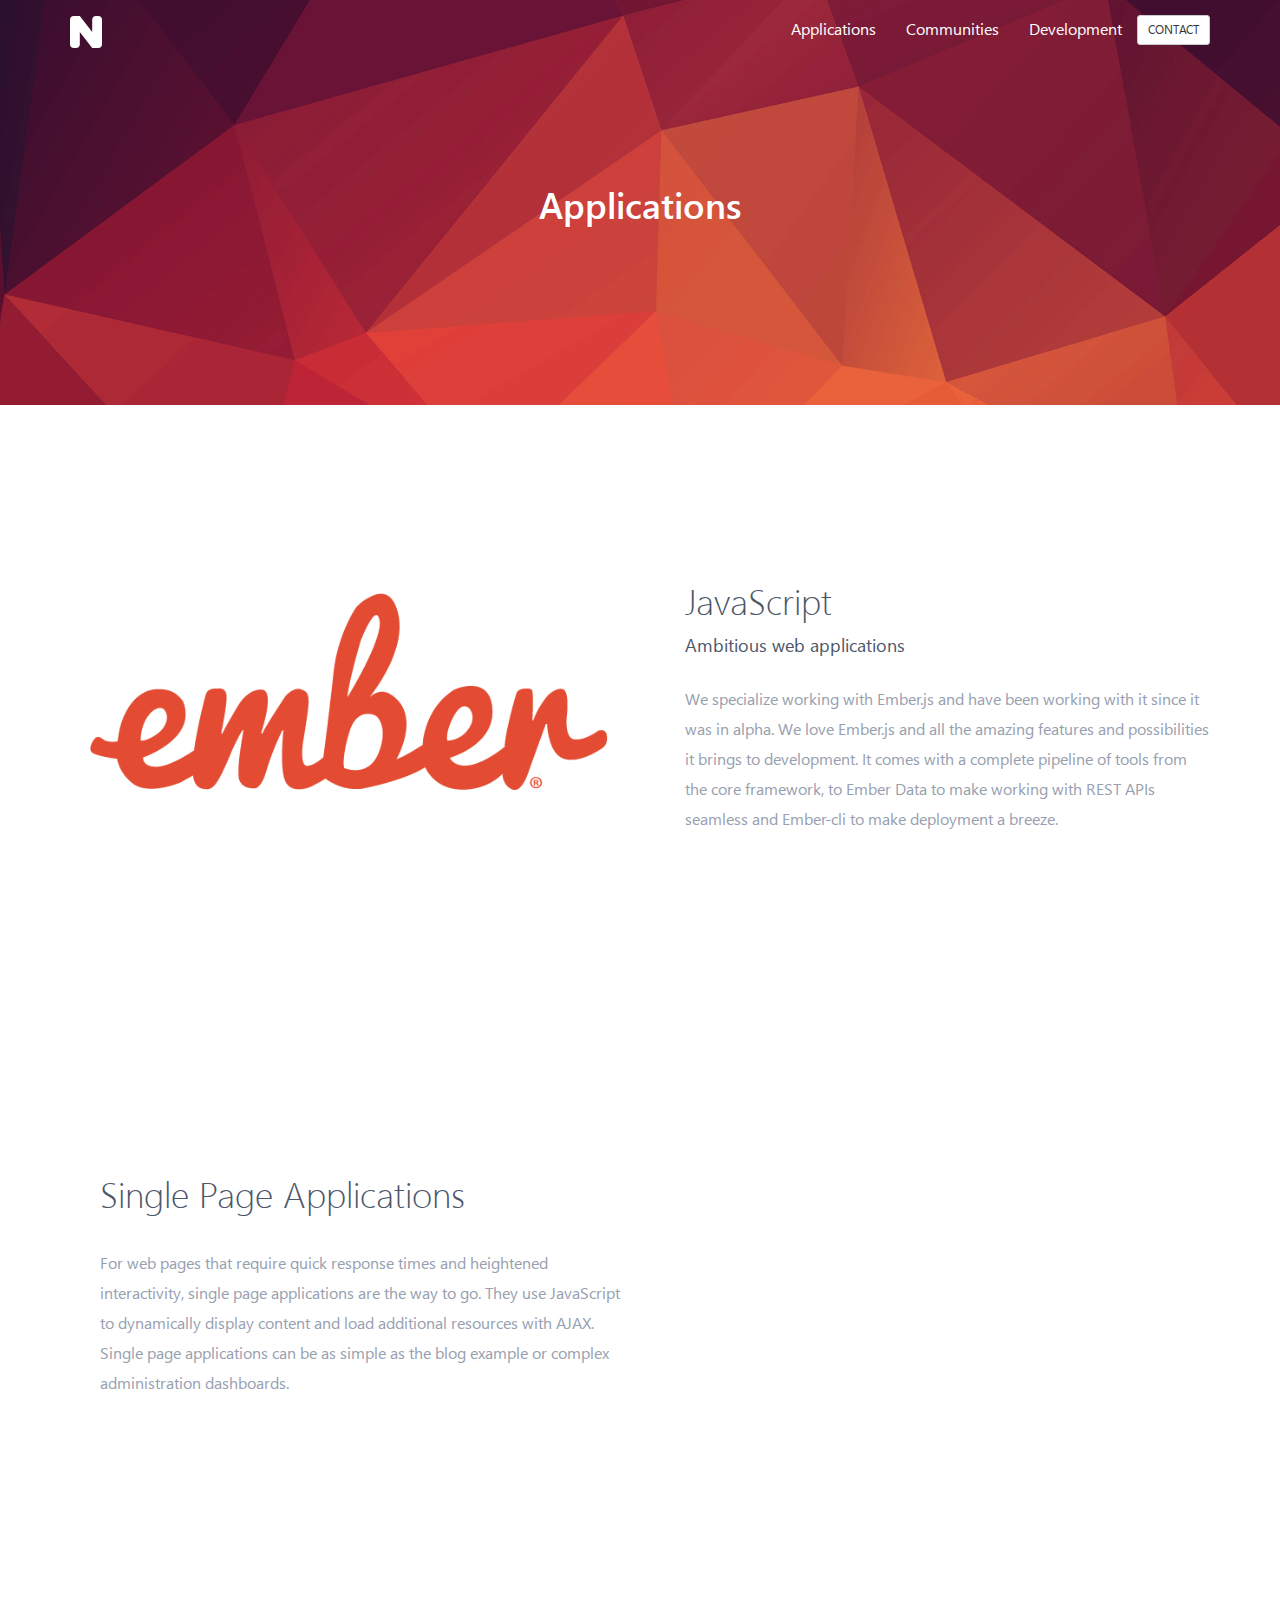
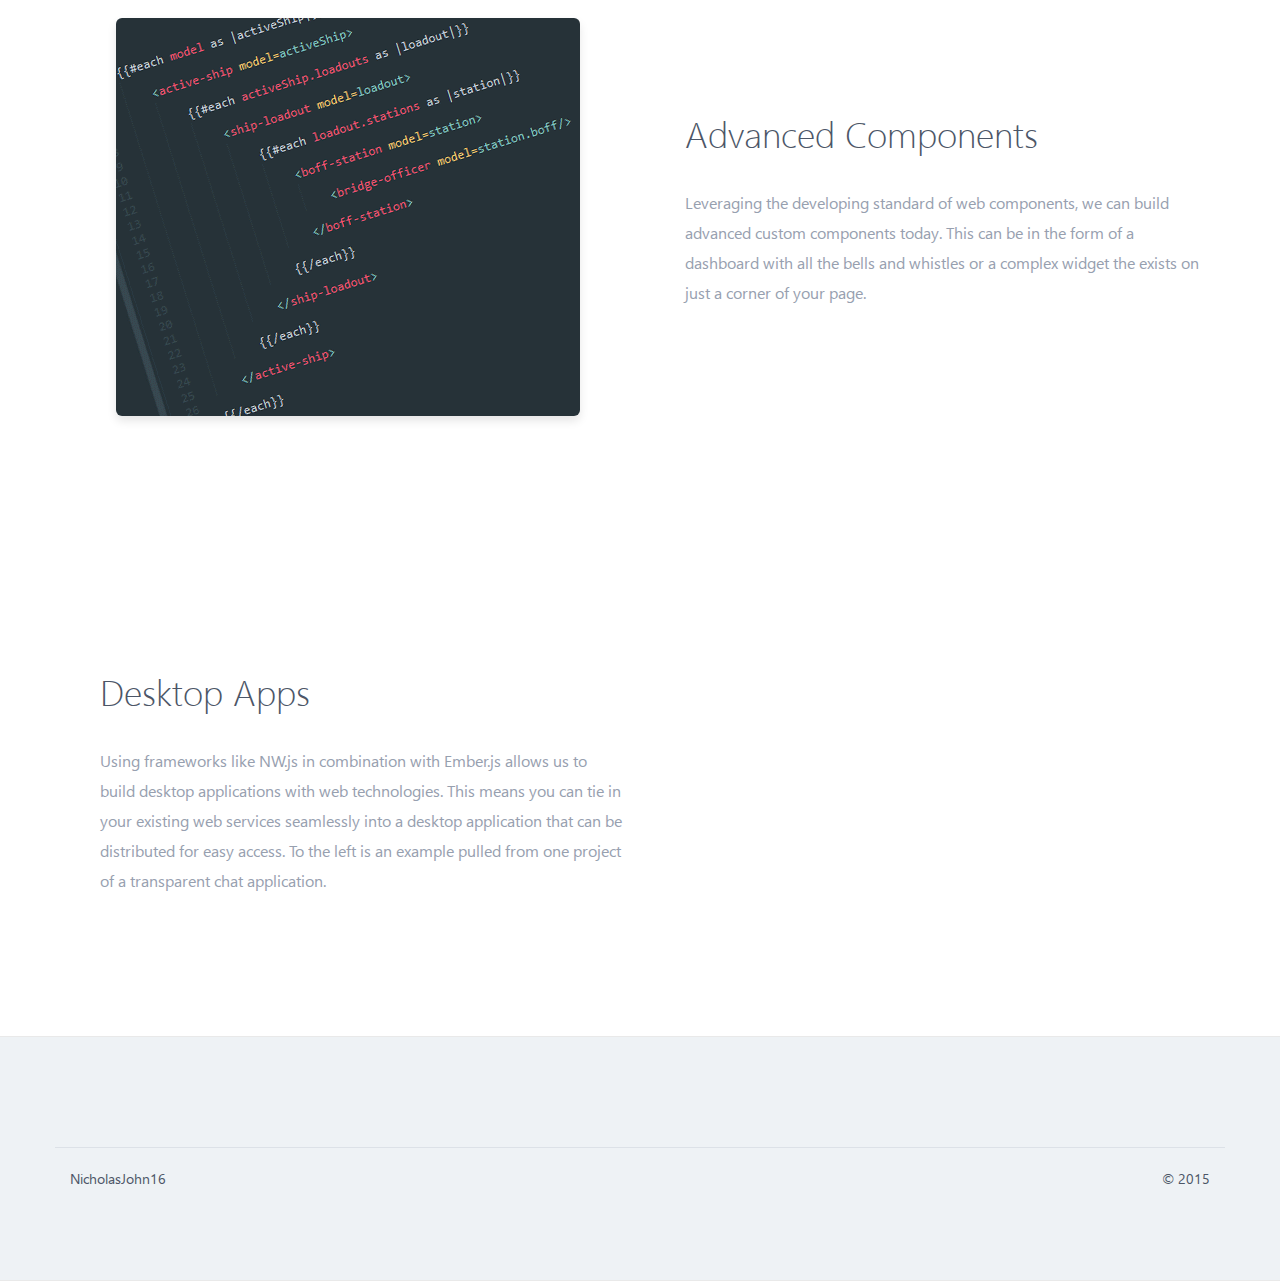
==== applications/index.html @ 90d120c6 "add website" ====
<!DOCTYPE html>
<html lang="en">
<head>
	<title>NicholasJohn16 | Applications</title>

	<link rel="icon" type="image/png" sizes="32x32" href="/assets/img/favicon-32x32.png">
	<link rel="icon" type="image/png" sizes="96x96" href="/assets/img/favicon-96x96.png">
	<link rel="icon" type="image/png" sizes="16x16" href="/assets/img/favicon-16x16.png">

	<link rel="stylesheet" href="../assets/style.css">
	<link rel="stylesheet" href="../assets/ember-apps.css">

	<base href="/applications/" />
	<meta name="chat-example/config/environment" content="%7B%22modulePrefix%22%3A%22chat-example%22%2C%22environment%22%3A%22production%22%2C%22baseURL%22%3A%22/%22%2C%22locationType%22%3A%22auto%22%2C%22EmberENV%22%3A%7B%22FEATURES%22%3A%7B%7D%7D%2C%22APP%22%3A%7B%22name%22%3A%22chat-example%22%2C%22version%22%3A%220.0.0+519a9684%22%7D%2C%22contentSecurityPolicyHeader%22%3A%22Content-Security-Policy-Report-Only%22%2C%22contentSecurityPolicy%22%3A%7B%22default-src%22%3A%22%27none%27%22%2C%22script-src%22%3A%22%27self%27%22%2C%22font-src%22%3A%22%27self%27%22%2C%22connect-src%22%3A%22%27self%27%22%2C%22img-src%22%3A%22%27self%27%22%2C%22style-src%22%3A%22%27self%27%22%2C%22media-src%22%3A%22%27self%27%22%7D%2C%22exportApplicationGlobal%22%3Afalse%7D" />
	<meta name="blog-example/config/environment" content="%7B%22modulePrefix%22%3A%22blog-example%22%2C%22environment%22%3A%22production%22%2C%22baseURL%22%3A%22/%22%2C%22locationType%22%3A%22auto%22%2C%22EmberENV%22%3A%7B%22FEATURES%22%3A%7B%7D%7D%2C%22APP%22%3A%7B%22name%22%3A%22blog-example%22%2C%22version%22%3A%220.0.0+c170d04a%22%7D%2C%22contentSecurityPolicyHeader%22%3A%22Content-Security-Policy-Report-Only%22%2C%22contentSecurityPolicy%22%3A%7B%22default-src%22%3A%22%27none%27%22%2C%22script-src%22%3A%22%27self%27%22%2C%22font-src%22%3A%22%27self%27%22%2C%22connect-src%22%3A%22%27self%27%22%2C%22img-src%22%3A%22%27self%27%22%2C%22style-src%22%3A%22%27self%27%22%2C%22media-src%22%3A%22%27self%27%22%7D%2C%22exportApplicationGlobal%22%3Afalse%7D" />

</head>

<body>

	<nav class="navbar navbar-custom sticky navbar-abs" id="nav" role="navigation">
		<div class="container">
			
			<div class="navbar-header">
				<button type="button" class="navbar-toggle" data-toggle="collapse" data-target=".navbar-collapse">
			   		<span class="sr-only">Toggle navigation</span>
					<i class="ion-navicon"></i>
				</button>
				<a class="navbar-brand logo" href="/">
					<svg id="logo" height="32" width="32" viewBox="0 0 512 512">
						<defs>
							<pattern id="logo-background" width="1" height="1" viewBox="0 0 512 512">
								<image xlink:href="/assets/img/logo-background.png" width="512" height="512"></image>
							</pattern>
						</defs>
  						<path d="M0 64 q0 -64 64 -64 h93 l198 256 v-192 q0 -64 64 -64 h29 q64 0 64 64 v384 q0 64 -64 64 h-93 l-198 -257 v193 q0 64 -64 64 h-29 q-64 0 -64 -64 z" />
					</svg>
				</a>
			</div>

			<div class="collapse navbar-collapse">
				<ul class="nav navbar-nav navbar-right">
					<li><a href="/applications">Applications</a></li>
					<li><a href="/communities">Communities</a></li>
					<li><a href="/development">Development</a></li>
					<li class="hidden-xs"><a href="/contact" class="btn btn-default btn-sm navbar-btn">Contact</a></li>
					<li class="visible-xs-block"><a href="/contact" class="">Contact</a></li>
				</ul>
			</div>

		</div>
	</nav>

	<section class="home bg-2">
		<div class="container">
			<div class="col-sm-12 text-center">
				<div class="home-wrapper">
					<h1>Applications</h1>
				</div>
			</div>
		</div>
	</section>

	<section class="section">
		<div class="container">
			
			<div class="row">
				
				<div class="col-sm-6">
					<img class="img-responsive" src="../assets/img/light-ember.png" alt="Ember.js Logo">
				</div>

				<div class="col-sm-6">
					<div class="feature-detail">
						<h1 class="title">JavaScript</h1>
						<h4>Ambitious web applications</h4>
					
						<p class="features-txt">
							We specialize working with Ember.js and have been working with it since it was in alpha. We love Ember.js and all the amazing features and possibilities it brings to development.  It comes with a complete pipeline of tools from the core framework, to Ember Data to make working with REST APIs seamless and Ember-cli to make deployment a breeze. 
						</p>
					</div>
				</div>

			</div>
		</div>
	</section>

	<section class="section">
		
		<div class="container">

			<div class="row">

				<div class="col-sm-6">
					<div class="feature-detail">
						<h1 class="title">Single Page Applications</h1>
						<p class="features-txt">For web pages that require quick response times and heightened interactivity, single page applications are the way to go. They use JavaScript to dynamically display content and load additional resources with AJAX. Single page applications can be as simple as the blog example or complex administration dashboards.</p>
					</div>
				</div>				
				<div class="col-sm-6" id="blog-example"></div>
			</div>

		</div>
			
	</section>

	<section class="section">
		
		<div class="container">
			
			<div class="row">

				<div class="col-sm-6">
						<img class="img-responsive center-block img-rounded img-shadow" src="../assets/img/angle-brackets.png" alt="Custom Web Components">
				</div>
				
				<div class="col-sm-6">
					<div class="feature-detail">
						<h1 class="title">Advanced Components</h1>
						
						<p class="features-txt">Leveraging the developing standard of web components, we can build advanced custom components today. This can be in the form of a dashboard with all the bells and whistles or a complex widget the exists on just a corner of your page.</p>
					</div>
				</div>
				
			</div>

		</div>

	</section>

	<section class="section">
		
		<div class="container">
			
			<div class="row">
				
				

			</div>

			<div class="row">
				

				<div class="col-sm-6">
					
					<div class="feature-detail">
						<h1 class="title">Desktop Apps</h1>
						<p class="features-txt">
							Using frameworks like NW.js in combination with Ember.js allows us to build desktop applications with web technologies. This means you can tie in your existing web services seamlessly into a desktop application that can be distributed for easy access. To the left is an example pulled from one project of a transparent chat application. 
						</p>
					</div>

				</div>

				<div class="col-sm-6" id="chat-example">
					<!-- <a class="jsbin-embed" href="http://jsbin.com/gipuno/37/embed?output">JS Bin on jsbin.com</a><script src="http://static.jsbin.com/js/embed.min.js?3.35.3"></script> -->
				</div>

			</div>

		</div>

	</section>

	<footer class="section bg-gray footer">
		<div class="container">
			<div class="row">
				<div class="col-sm-12 footer-alt">
					<p class="pull-left">NicholasJohn16</p>
					<p class="pull-right">&copy; 2015</p>
				</div>
			</div>
		</div>

	</footer>

	<script src="/assets/site.js"></script>
	<script src="/assets/ember-apps.js"></script>

</body>


</html>
---- assets/style.css ----
hr,img{border:0}pre,textarea{overflow:auto}body,figure{margin:0}.btn,.text-nowrap{white-space:nowrap}.footer h5,.logo,.video-btn{letter-spacing:1px}html{font-family:sans-serif;-ms-text-size-adjust:100%;-webkit-text-size-adjust:100%}article,aside,details,figcaption,figure,footer,header,hgroup,main,menu,nav,section,summary{display:block}audio,canvas,progress,video{display:inline-block;vertical-align:baseline}audio:not([controls]){display:none;height:0}[hidden],template{display:none}a{background-color:transparent}a:active,a:hover{outline:0}b,optgroup,strong{font-weight:700}dfn{font-style:italic}h1{margin:.67em 0}mark{background:#ff0;color:#000}sub,sup{font-size:75%;line-height:0;position:relative;vertical-align:baseline}.btn,.pricing-item-inner,img{vertical-align:middle}sup{top:-.5em}sub{bottom:-.25em}svg:not(:root){overflow:hidden}hr{box-sizing:content-box;height:0}code,kbd,pre,samp{font-family:monospace,monospace;font-size:1em}button,input,optgroup,select,textarea{color:inherit;font:inherit;margin:0}button{overflow:visible}button,select{text-transform:none}button,html input[type=button],input[type=reset],input[type=submit]{-webkit-appearance:button;cursor:pointer}button[disabled],html input[disabled]{cursor:default}button::-moz-focus-inner,input::-moz-focus-inner{border:0;padding:0}input[type=checkbox],input[type=radio]{box-sizing:border-box;padding:0}input[type=number]::-webkit-inner-spin-button,input[type=number]::-webkit-outer-spin-button{height:auto}input[type=search]::-webkit-search-cancel-button,input[type=search]::-webkit-search-decoration{-webkit-appearance:none}textarea{resize:none}table{border-collapse:collapse;border-spacing:0}td,th{padding:0}@media print{blockquote,img,pre,tr{page-break-inside:avoid}*,:after,:before{background:0 0!important;color:#000!important;box-shadow:none!important;text-shadow:none!important}a,a:visited{text-decoration:underline}a[href]:after{content:" (" attr(href) ")"}abbr[title]:after{content:" (" attr(title) ")"}a[href^="javascript:"]:after,a[href^="#"]:after{content:""}blockquote,pre{border:1px solid #999}thead{display:table-header-group}img{max-width:100%!important}h2,h3,p{orphans:3;widows:3}h2,h3{page-break-after:avoid}.navbar{display:none}.btn>.caret,.dropup>.btn>.caret{border-top-color:#000!important}.label{border:1px solid #000}.table{border-collapse:collapse!important}.table td,.table th{background-color:#fff!important}.table-bordered td,.table-bordered th{border:1px solid #ddd!important}}.btn,.btn-danger.active,.btn-danger:active,.btn-default.active,.btn-default:active,.btn-info.active,.btn-info:active,.btn-success.active,.btn-success:active,.btn-warning.active,.btn-warning:active,.btn.active,.btn:active,.form-control,.navbar-toggle,.open>.dropdown-toggle.btn-danger,.open>.dropdown-toggle.btn-default,.open>.dropdown-toggle.btn-info,.open>.dropdown-toggle.btn-success,.open>.dropdown-toggle.btn-warning{background-image:none}.img-thumbnail,body{background-color:#fff}*,:after,:before{-webkit-box-sizing:border-box;-moz-box-sizing:border-box;box-sizing:border-box}html{font-size:10px;-webkit-tap-highlight-color:transparent}button,input,select,textarea{font-family:inherit;font-size:inherit;line-height:inherit}a{color:#337ab7;text-decoration:none}a:focus,a:hover{color:#23527c}a:focus{outline-offset:-2px}.img-responsive{display:block;max-width:100%;height:auto}.img-rounded{border-radius:6px}.img-thumbnail{padding:4px;line-height:1.42857143;border:1px solid #ddd;border-radius:4px;-webkit-transition:all .2s ease-in-out;-o-transition:all .2s ease-in-out;transition:all .2s ease-in-out;display:inline-block;max-width:100%;height:auto}.img-circle{border-radius:50%}hr{margin-top:20px;margin-bottom:20px;border-top:1px solid #eee}.sr-only{position:absolute;width:1px;height:1px;margin:-1px;padding:0;overflow:hidden;clip:rect(0,0,0,0);border:0}select[multiple],select[size],textarea.form-control{height:auto}.sr-only-focusable:active,.sr-only-focusable:focus{position:static;width:auto;height:auto;margin:0;overflow:visible;clip:auto}[role=button]{cursor:pointer}.h1,.h2,.h3,.h4,.h5,.h6,h1,h2,h3,h4,h5,h6{font-family:inherit;font-weight:500;line-height:1.1;color:inherit}.h1 .small,.h1 small,.h2 .small,.h2 small,.h3 .small,.h3 small,.h4 .small,.h4 small,.h5 .small,.h5 small,.h6 .small,.h6 small,h1 .small,h1 small,h2 .small,h2 small,h3 .small,h3 small,h4 .small,h4 small,h5 .small,h5 small,h6 .small,h6 small{font-weight:400;line-height:1;color:#777}.h1,.h2,.h3,h1,h2,h3{margin-top:20px;margin-bottom:10px}.h1 .small,.h1 small,.h2 .small,.h2 small,.h3 .small,.h3 small,h1 .small,h1 small,h2 .small,h2 small,h3 .small,h3 small{font-size:65%}.h4,.h5,.h6,h4,h5,h6{margin-top:10px;margin-bottom:10px}.h4 .small,.h4 small,.h5 .small,.h5 small,.h6 .small,.h6 small,h4 .small,h4 small,h5 .small,h5 small,h6 .small,h6 small{font-size:75%}.h1,h1{font-size:36px}.h2,h2{font-size:30px}.h3,h3{font-size:24px}.h4,h4{font-size:18px}.h5,h5{font-size:14px}.h6,h6{font-size:12px}p{margin:0 0 10px}.lead{margin-bottom:20px;font-size:16px;font-weight:300;line-height:1.4}dt,label{font-weight:700}address,dd,dt{line-height:1.42857143}@media (min-width:768px){.lead{font-size:21px}}.small,small{font-size:85%}.mark,mark{background-color:#fcf8e3;padding:.2em}.list-inline,.list-unstyled{padding-left:0;list-style:none}.text-left{text-align:left}.text-right{text-align:right}.text-center{text-align:center}.text-justify{text-align:justify}.text-lowercase{text-transform:lowercase}.text-uppercase{text-transform:uppercase}.text-capitalize{text-transform:capitalize}.text-muted{color:#777}.text-primary{color:#337ab7}a.text-primary:focus,a.text-primary:hover{color:#286090}.text-success{color:#3c763d}a.text-success:focus,a.text-success:hover{color:#2b542c}.text-info{color:#31708f}a.text-info:focus,a.text-info:hover{color:#245269}.text-warning{color:#8a6d3b}a.text-warning:focus,a.text-warning:hover{color:#66512c}.text-danger{color:#a94442}a.text-danger:focus,a.text-danger:hover{color:#843534}.bg-primary{color:#fff;background-color:#337ab7}a.bg-primary:focus,a.bg-primary:hover{background-color:#286090}.bg-success{background-color:#dff0d8}a.bg-success:focus,a.bg-success:hover{background-color:#c1e2b3}.bg-info{background-color:#d9edf7}a.bg-info:focus,a.bg-info:hover{background-color:#afd9ee}.bg-warning{background-color:#fcf8e3}a.bg-warning:focus,a.bg-warning:hover{background-color:#f7ecb5}.bg-danger{background-color:#f2dede}a.bg-danger:focus,a.bg-danger:hover{background-color:#e4b9b9}.page-header{padding-bottom:9px;margin:40px 0 20px;border-bottom:1px solid #eee}dl,ol,ul{margin-top:0}blockquote ol:last-child,blockquote p:last-child,blockquote ul:last-child,ol ol,ol ul,ul ol,ul ul{margin-bottom:0}address,dl,legend{margin-bottom:20px}ol,ul{margin-bottom:10px}.list-inline{margin-left:-5px}.list-inline>li{display:inline-block;padding-left:5px;padding-right:5px}dd{margin-left:0}@media (min-width:768px){.dl-horizontal dt{float:left;width:160px;clear:left;text-align:right;overflow:hidden;text-overflow:ellipsis;white-space:nowrap}.dl-horizontal dd{margin-left:180px}.container{width:750px}}.container,.container-fluid{margin-right:auto;margin-left:auto}abbr[data-original-title],abbr[title]{cursor:help;border-bottom:1px dotted #777}.initialism{font-size:90%;text-transform:uppercase}blockquote{padding:10px 20px}blockquote .small,blockquote footer,blockquote small{display:block;font-size:80%;line-height:1.42857143;color:#777}blockquote .small:before,blockquote footer:before,blockquote small:before{content:'\2014 \00A0'}.blockquote-reverse,blockquote.pull-right{padding-right:15px;padding-left:0;border-right:5px solid #eee;border-left:0;text-align:right}.container,.container-fluid{padding-left:15px;padding-right:15px}.blockquote-reverse .small:before,.blockquote-reverse footer:before,.blockquote-reverse small:before,blockquote.pull-right .small:before,blockquote.pull-right footer:before,blockquote.pull-right small:before{content:''}.blockquote-reverse .small:after,.blockquote-reverse footer:after,.blockquote-reverse small:after,blockquote.pull-right .small:after,blockquote.pull-right footer:after,blockquote.pull-right small:after{content:'\00A0 \2014'}address{font-style:normal}@media (min-width:992px){.container{width:970px}}@media (min-width:1200px){.container{width:1170px}}.row{margin-left:-15px;margin-right:-15px}.col-lg-1,.col-lg-10,.col-lg-11,.col-lg-12,.col-lg-2,.col-lg-3,.col-lg-4,.col-lg-5,.col-lg-6,.col-lg-7,.col-lg-8,.col-lg-9,.col-md-1,.col-md-10,.col-md-11,.col-md-12,.col-md-2,.col-md-3,.col-md-4,.col-md-5,.col-md-6,.col-md-7,.col-md-8,.col-md-9,.col-sm-1,.col-sm-10,.col-sm-11,.col-sm-12,.col-sm-2,.col-sm-3,.col-sm-4,.col-sm-5,.col-sm-6,.col-sm-7,.col-sm-8,.col-sm-9,.col-xs-1,.col-xs-10,.col-xs-11,.col-xs-12,.col-xs-2,.col-xs-3,.col-xs-4,.col-xs-5,.col-xs-6,.col-xs-7,.col-xs-8,.col-xs-9{position:relative;min-height:1px;padding-left:15px;padding-right:15px}fieldset,legend{padding:0;border:0}.col-xs-1,.col-xs-10,.col-xs-11,.col-xs-12,.col-xs-2,.col-xs-3,.col-xs-4,.col-xs-5,.col-xs-6,.col-xs-7,.col-xs-8,.col-xs-9{float:left}.col-xs-12{width:100%}.col-xs-11{width:91.66666667%}.col-xs-10{width:83.33333333%}.col-xs-9{width:75%}.col-xs-8{width:66.66666667%}.col-xs-7{width:58.33333333%}.col-xs-6{width:50%}.col-xs-5{width:41.66666667%}.col-xs-4{width:33.33333333%}.col-xs-3{width:25%}.col-xs-2{width:16.66666667%}.col-xs-1{width:8.33333333%}.col-xs-pull-12{right:100%}.col-xs-pull-11{right:91.66666667%}.col-xs-pull-10{right:83.33333333%}.col-xs-pull-9{right:75%}.col-xs-pull-8{right:66.66666667%}.col-xs-pull-7{right:58.33333333%}.col-xs-pull-6{right:50%}.col-xs-pull-5{right:41.66666667%}.col-xs-pull-4{right:33.33333333%}.col-xs-pull-3{right:25%}.col-xs-pull-2{right:16.66666667%}.col-xs-pull-1{right:8.33333333%}.col-xs-pull-0{right:auto}.col-xs-push-12{left:100%}.col-xs-push-11{left:91.66666667%}.col-xs-push-10{left:83.33333333%}.col-xs-push-9{left:75%}.col-xs-push-8{left:66.66666667%}.col-xs-push-7{left:58.33333333%}.col-xs-push-6{left:50%}.col-xs-push-5{left:41.66666667%}.col-xs-push-4{left:33.33333333%}.col-xs-push-3{left:25%}.col-xs-push-2{left:16.66666667%}.col-xs-push-1{left:8.33333333%}.col-xs-push-0{left:auto}.col-xs-offset-12{margin-left:100%}.col-xs-offset-11{margin-left:91.66666667%}.col-xs-offset-10{margin-left:83.33333333%}.col-xs-offset-9{margin-left:75%}.col-xs-offset-8{margin-left:66.66666667%}.col-xs-offset-7{margin-left:58.33333333%}.col-xs-offset-6{margin-left:50%}.col-xs-offset-5{margin-left:41.66666667%}.col-xs-offset-4{margin-left:33.33333333%}.col-xs-offset-3{margin-left:25%}.col-xs-offset-2{margin-left:16.66666667%}.col-xs-offset-1{margin-left:8.33333333%}.col-xs-offset-0{margin-left:0}@media (min-width:768px){.col-sm-1,.col-sm-10,.col-sm-11,.col-sm-12,.col-sm-2,.col-sm-3,.col-sm-4,.col-sm-5,.col-sm-6,.col-sm-7,.col-sm-8,.col-sm-9{float:left}.col-sm-12{width:100%}.col-sm-11{width:91.66666667%}.col-sm-10{width:83.33333333%}.col-sm-9{width:75%}.col-sm-8{width:66.66666667%}.col-sm-7{width:58.33333333%}.col-sm-6{width:50%}.col-sm-5{width:41.66666667%}.col-sm-4{width:33.33333333%}.col-sm-3{width:25%}.col-sm-2{width:16.66666667%}.col-sm-1{width:8.33333333%}.col-sm-pull-12{right:100%}.col-sm-pull-11{right:91.66666667%}.col-sm-pull-10{right:83.33333333%}.col-sm-pull-9{right:75%}.col-sm-pull-8{right:66.66666667%}.col-sm-pull-7{right:58.33333333%}.col-sm-pull-6{right:50%}.col-sm-pull-5{right:41.66666667%}.col-sm-pull-4{right:33.33333333%}.col-sm-pull-3{right:25%}.col-sm-pull-2{right:16.66666667%}.col-sm-pull-1{right:8.33333333%}.col-sm-pull-0{right:auto}.col-sm-push-12{left:100%}.col-sm-push-11{left:91.66666667%}.col-sm-push-10{left:83.33333333%}.col-sm-push-9{left:75%}.col-sm-push-8{left:66.66666667%}.col-sm-push-7{left:58.33333333%}.col-sm-push-6{left:50%}.col-sm-push-5{left:41.66666667%}.col-sm-push-4{left:33.33333333%}.col-sm-push-3{left:25%}.col-sm-push-2{left:16.66666667%}.col-sm-push-1{left:8.33333333%}.col-sm-push-0{left:auto}.col-sm-offset-12{margin-left:100%}.col-sm-offset-11{margin-left:91.66666667%}.col-sm-offset-10{margin-left:83.33333333%}.col-sm-offset-9{margin-left:75%}.col-sm-offset-8{margin-left:66.66666667%}.col-sm-offset-7{margin-left:58.33333333%}.col-sm-offset-6{margin-left:50%}.col-sm-offset-5{margin-left:41.66666667%}.col-sm-offset-4{margin-left:33.33333333%}.col-sm-offset-3{margin-left:25%}.col-sm-offset-2{margin-left:16.66666667%}.col-sm-offset-1{margin-left:8.33333333%}.col-sm-offset-0{margin-left:0}}@media (min-width:992px){.col-md-1,.col-md-10,.col-md-11,.col-md-12,.col-md-2,.col-md-3,.col-md-4,.col-md-5,.col-md-6,.col-md-7,.col-md-8,.col-md-9{float:left}.col-md-12{width:100%}.col-md-11{width:91.66666667%}.col-md-10{width:83.33333333%}.col-md-9{width:75%}.col-md-8{width:66.66666667%}.col-md-7{width:58.33333333%}.col-md-6{width:50%}.col-md-5{width:41.66666667%}.col-md-4{width:33.33333333%}.col-md-3{width:25%}.col-md-2{width:16.66666667%}.col-md-1{width:8.33333333%}.col-md-pull-12{right:100%}.col-md-pull-11{right:91.66666667%}.col-md-pull-10{right:83.33333333%}.col-md-pull-9{right:75%}.col-md-pull-8{right:66.66666667%}.col-md-pull-7{right:58.33333333%}.col-md-pull-6{right:50%}.col-md-pull-5{right:41.66666667%}.col-md-pull-4{right:33.33333333%}.col-md-pull-3{right:25%}.col-md-pull-2{right:16.66666667%}.col-md-pull-1{right:8.33333333%}.col-md-pull-0{right:auto}.col-md-push-12{left:100%}.col-md-push-11{left:91.66666667%}.col-md-push-10{left:83.33333333%}.col-md-push-9{left:75%}.col-md-push-8{left:66.66666667%}.col-md-push-7{left:58.33333333%}.col-md-push-6{left:50%}.col-md-push-5{left:41.66666667%}.col-md-push-4{left:33.33333333%}.col-md-push-3{left:25%}.col-md-push-2{left:16.66666667%}.col-md-push-1{left:8.33333333%}.col-md-push-0{left:auto}.col-md-offset-12{margin-left:100%}.col-md-offset-11{margin-left:91.66666667%}.col-md-offset-10{margin-left:83.33333333%}.col-md-offset-9{margin-left:75%}.col-md-offset-8{margin-left:66.66666667%}.col-md-offset-7{margin-left:58.33333333%}.col-md-offset-6{margin-left:50%}.col-md-offset-5{margin-left:41.66666667%}.col-md-offset-4{margin-left:33.33333333%}.col-md-offset-3{margin-left:25%}.col-md-offset-2{margin-left:16.66666667%}.col-md-offset-1{margin-left:8.33333333%}.col-md-offset-0{margin-left:0}}@media (min-width:1200px){.col-lg-1,.col-lg-10,.col-lg-11,.col-lg-12,.col-lg-2,.col-lg-3,.col-lg-4,.col-lg-5,.col-lg-6,.col-lg-7,.col-lg-8,.col-lg-9{float:left}.col-lg-12{width:100%}.col-lg-11{width:91.66666667%}.col-lg-10{width:83.33333333%}.col-lg-9{width:75%}.col-lg-8{width:66.66666667%}.col-lg-7{width:58.33333333%}.col-lg-6{width:50%}.col-lg-5{width:41.66666667%}.col-lg-4{width:33.33333333%}.col-lg-3{width:25%}.col-lg-2{width:16.66666667%}.col-lg-1{width:8.33333333%}.col-lg-pull-12{right:100%}.col-lg-pull-11{right:91.66666667%}.col-lg-pull-10{right:83.33333333%}.col-lg-pull-9{right:75%}.col-lg-pull-8{right:66.66666667%}.col-lg-pull-7{right:58.33333333%}.col-lg-pull-6{right:50%}.col-lg-pull-5{right:41.66666667%}.col-lg-pull-4{right:33.33333333%}.col-lg-pull-3{right:25%}.col-lg-pull-2{right:16.66666667%}.col-lg-pull-1{right:8.33333333%}.col-lg-pull-0{right:auto}.col-lg-push-12{left:100%}.col-lg-push-11{left:91.66666667%}.col-lg-push-10{left:83.33333333%}.col-lg-push-9{left:75%}.col-lg-push-8{left:66.66666667%}.col-lg-push-7{left:58.33333333%}.col-lg-push-6{left:50%}.col-lg-push-5{left:41.66666667%}.col-lg-push-4{left:33.33333333%}.col-lg-push-3{left:25%}.col-lg-push-2{left:16.66666667%}.col-lg-push-1{left:8.33333333%}.col-lg-push-0{left:auto}.col-lg-offset-12{margin-left:100%}.col-lg-offset-11{margin-left:91.66666667%}.col-lg-offset-10{margin-left:83.33333333%}.col-lg-offset-9{margin-left:75%}.col-lg-offset-8{margin-left:66.66666667%}.col-lg-offset-7{margin-left:58.33333333%}.col-lg-offset-6{margin-left:50%}.col-lg-offset-5{margin-left:41.66666667%}.col-lg-offset-4{margin-left:33.33333333%}.col-lg-offset-3{margin-left:25%}.col-lg-offset-2{margin-left:16.66666667%}.col-lg-offset-1{margin-left:8.33333333%}.col-lg-offset-0{margin-left:0}}fieldset{margin:0;min-width:0}legend{display:block;width:100%;font-size:21px;line-height:inherit;color:#333;border-bottom:1px solid #e5e5e5}label{display:inline-block;max-width:100%;margin-bottom:5px}.checkbox label,.checkbox-inline,.radio label,.radio-inline{font-weight:400;padding-left:20px;cursor:pointer;margin-bottom:0}input[type=search]{-webkit-box-sizing:border-box;-moz-box-sizing:border-box;box-sizing:border-box;-webkit-appearance:none}input[type=checkbox],input[type=radio]{margin:4px 0 0;margin-top:1px\9;line-height:normal}.form-control,output{font-size:14px;line-height:1.42857143;color:#555;display:block}input[type=file]{display:block}input[type=range]{display:block;width:100%}input[type=file]:focus,input[type=checkbox]:focus,input[type=radio]:focus{outline:dotted thin;outline:-webkit-focus-ring-color auto 5px;outline-offset:-2px}output{padding-top:7px}.form-control{width:100%;padding:6px 12px;background-color:#fff;border-radius:4px;-webkit-box-shadow:inset 0 1px 1px rgba(0,0,0,.075);-webkit-transition:border-color ease-in-out .15s,box-shadow ease-in-out .15s;-o-transition:border-color ease-in-out .15s,box-shadow ease-in-out .15s;transition:border-color ease-in-out .15s,box-shadow ease-in-out .15s}.form-control:focus{outline:0;-webkit-box-shadow:inset 0 1px 1px rgba(0,0,0,.075),0 0 8px rgba(102,175,233,.6);box-shadow:inset 0 1px 1px rgba(0,0,0,.075),0 0 8px rgba(102,175,233,.6)}.form-control::-moz-placeholder{color:#999;opacity:1}.form-control:-ms-input-placeholder{color:#999}.form-control::-webkit-input-placeholder{color:#999}.has-success .checkbox,.has-success .checkbox-inline,.has-success .control-label,.has-success .form-control-feedback,.has-success .help-block,.has-success .radio,.has-success .radio-inline,.has-success.checkbox label,.has-success.checkbox-inline label,.has-success.radio label,.has-success.radio-inline label{color:#3c763d}.form-control[disabled],.form-control[readonly],fieldset[disabled] .form-control{background-color:#eee;opacity:1}.form-control[disabled],fieldset[disabled] .form-control{cursor:not-allowed}@media screen and (-webkit-min-device-pixel-ratio:0){input[type=date].form-control,input[type=time].form-control,input[type=datetime-local].form-control,input[type=month].form-control{line-height:34px}.input-group-sm input[type=date],.input-group-sm input[type=time],.input-group-sm input[type=datetime-local],.input-group-sm input[type=month],input[type=date].input-sm,input[type=time].input-sm,input[type=datetime-local].input-sm,input[type=month].input-sm{line-height:30px}.input-group-lg input[type=date],.input-group-lg input[type=time],.input-group-lg input[type=datetime-local],.input-group-lg input[type=month],input[type=date].input-lg,input[type=time].input-lg,input[type=datetime-local].input-lg,input[type=month].input-lg{line-height:46px}}.form-group{margin-bottom:15px}.checkbox,.radio{position:relative;display:block;margin-top:10px;margin-bottom:10px}.checkbox label,.radio label{min-height:20px}.checkbox input[type=checkbox],.checkbox-inline input[type=checkbox],.radio input[type=radio],.radio-inline input[type=radio]{position:absolute;margin-left:-20px;margin-top:4px\9}.checkbox+.checkbox,.radio+.radio{margin-top:-5px}.checkbox-inline,.radio-inline{position:relative;display:inline-block;vertical-align:middle}.checkbox-inline+.checkbox-inline,.radio-inline+.radio-inline{margin-top:0;margin-left:10px}.checkbox-inline.disabled,.checkbox.disabled label,.radio-inline.disabled,.radio.disabled label,fieldset[disabled] .checkbox label,fieldset[disabled] .checkbox-inline,fieldset[disabled] .radio label,fieldset[disabled] .radio-inline,fieldset[disabled] input[type=checkbox],fieldset[disabled] input[type=radio],input[type=checkbox].disabled,input[type=checkbox][disabled],input[type=radio].disabled,input[type=radio][disabled]{cursor:not-allowed}.form-control-static{padding-top:7px;padding-bottom:7px;margin-bottom:0;min-height:34px}.form-control-static.input-lg,.form-control-static.input-sm{padding-left:0;padding-right:0}.form-group-sm .form-control,.input-sm{padding:5px 10px;border-radius:3px;font-size:12px}.input-sm{height:30px;line-height:1.5}select.input-sm{height:30px;line-height:30px}select[multiple].input-sm,textarea.input-sm{height:auto}.form-group-sm .form-control{height:30px;line-height:1.5}.form-group-lg .form-control,.input-lg{border-radius:6px;padding:10px 16px;font-size:18px}.form-group-sm select.form-control{height:30px;line-height:30px}.form-group-sm select[multiple].form-control,.form-group-sm textarea.form-control{height:auto}.form-group-sm .form-control-static{height:30px;min-height:32px;padding:6px 10px;font-size:12px;line-height:1.5}.input-lg{height:46px;line-height:1.3333333}select.input-lg{height:46px;line-height:46px}select[multiple].input-lg,textarea.input-lg{height:auto}.form-group-lg .form-control{height:46px;line-height:1.3333333}.form-group-lg select.form-control{height:46px;line-height:46px}.form-group-lg select[multiple].form-control,.form-group-lg textarea.form-control{height:auto}.form-group-lg .form-control-static{height:46px;min-height:38px;padding:11px 16px;font-size:18px;line-height:1.3333333}.has-feedback{position:relative}.has-feedback .form-control{padding-right:42.5px}.form-control-feedback{position:absolute;top:0;right:0;z-index:2;display:block;width:34px;height:34px;line-height:34px;text-align:center;pointer-events:none}.form-group-lg .form-control+.form-control-feedback,.input-group-lg+.form-control-feedback,.input-lg+.form-control-feedback{width:46px;height:46px;line-height:46px}.form-group-sm .form-control+.form-control-feedback,.input-group-sm+.form-control-feedback,.input-sm+.form-control-feedback{width:30px;height:30px;line-height:30px}.has-success .form-control{border-color:#3c763d;-webkit-box-shadow:inset 0 1px 1px rgba(0,0,0,.075);box-shadow:inset 0 1px 1px rgba(0,0,0,.075)}.has-success .form-control:focus{border-color:#2b542c;-webkit-box-shadow:inset 0 1px 1px rgba(0,0,0,.075),0 0 6px #67b168;box-shadow:inset 0 1px 1px rgba(0,0,0,.075),0 0 6px #67b168}.has-success .input-group-addon{color:#3c763d;border-color:#3c763d;background-color:#dff0d8}.has-warning .checkbox,.has-warning .checkbox-inline,.has-warning .control-label,.has-warning .form-control-feedback,.has-warning .help-block,.has-warning .radio,.has-warning .radio-inline,.has-warning.checkbox label,.has-warning.checkbox-inline label,.has-warning.radio label,.has-warning.radio-inline label{color:#8a6d3b}.has-warning .form-control{border-color:#8a6d3b;-webkit-box-shadow:inset 0 1px 1px rgba(0,0,0,.075);box-shadow:inset 0 1px 1px rgba(0,0,0,.075)}.has-warning .form-control:focus{border-color:#66512c;-webkit-box-shadow:inset 0 1px 1px rgba(0,0,0,.075),0 0 6px #c0a16b;box-shadow:inset 0 1px 1px rgba(0,0,0,.075),0 0 6px #c0a16b}.has-warning .input-group-addon{color:#8a6d3b;border-color:#8a6d3b;background-color:#fcf8e3}.has-error .checkbox,.has-error .checkbox-inline,.has-error .control-label,.has-error .form-control-feedback,.has-error .help-block,.has-error .radio,.has-error .radio-inline,.has-error.checkbox label,.has-error.checkbox-inline label,.has-error.radio label,.has-error.radio-inline label{color:#a94442}.has-error .form-control{border-color:#a94442;-webkit-box-shadow:inset 0 1px 1px rgba(0,0,0,.075);box-shadow:inset 0 1px 1px rgba(0,0,0,.075)}.has-error .form-control:focus{border-color:#843534;-webkit-box-shadow:inset 0 1px 1px rgba(0,0,0,.075),0 0 6px #ce8483;box-shadow:inset 0 1px 1px rgba(0,0,0,.075),0 0 6px #ce8483}.has-error .input-group-addon{color:#a94442;border-color:#a94442;background-color:#f2dede}.has-feedback label~.form-control-feedback{top:25px}.has-feedback label.sr-only~.form-control-feedback{top:0}.help-block{display:block;margin-top:5px;margin-bottom:10px;color:#737373}.btn,.nav{margin-bottom:0}@media (min-width:768px){.form-inline .form-control-static,.form-inline .form-group{display:inline-block}.form-inline .control-label,.form-inline .form-group{margin-bottom:0;vertical-align:middle}.form-inline .form-control{display:inline-block;width:auto;vertical-align:middle}.form-inline .input-group{display:inline-table;vertical-align:middle}.form-inline .input-group .form-control,.form-inline .input-group .input-group-addon,.form-inline .input-group .input-group-btn{width:auto}.form-inline .input-group>.form-control{width:100%}.form-inline .checkbox,.form-inline .radio{display:inline-block;margin-top:0;margin-bottom:0;vertical-align:middle}.form-inline .checkbox label,.form-inline .radio label{padding-left:0}.form-inline .checkbox input[type=checkbox],.form-inline .radio input[type=radio]{position:relative;margin-left:0}.form-inline .has-feedback .form-control-feedback{top:0}.form-horizontal .control-label{text-align:right;margin-bottom:0;padding-top:7px}}.btn-block,input[type=button].btn-block,input[type=reset].btn-block,input[type=submit].btn-block{width:100%}.nav-justified>.dropdown .dropdown-menu,.nav-tabs.nav-justified>.dropdown .dropdown-menu{top:auto;left:auto}.form-horizontal .checkbox,.form-horizontal .checkbox-inline,.form-horizontal .radio,.form-horizontal .radio-inline{margin-top:0;margin-bottom:0;padding-top:7px}.form-horizontal .checkbox,.form-horizontal .radio{min-height:27px}.form-horizontal .form-group{margin-left:-15px;margin-right:-15px}.form-horizontal .has-feedback .form-control-feedback{right:15px}@media (min-width:768px){.form-horizontal .form-group-lg .control-label{padding-top:14.33px;font-size:18px}.form-horizontal .form-group-sm .control-label{padding-top:6px;font-size:12px}}.btn{display:inline-block;text-align:center;touch-action:manipulation;cursor:pointer;border:1px solid transparent;padding:6px 12px;font-size:14px;line-height:1.42857143;border-radius:4px;-webkit-user-select:none;-moz-user-select:none;-ms-user-select:none;user-select:none}.btn.active.focus,.btn.active:focus,.btn.focus,.btn:active.focus,.btn:active:focus,.btn:focus{outline:dotted thin;outline:-webkit-focus-ring-color auto 5px;outline-offset:-2px}.btn.focus,.btn:focus,.btn:hover{color:#333;text-decoration:none}.btn.active,.btn:active{outline:0;-webkit-box-shadow:inset 0 3px 5px rgba(0,0,0,.125);box-shadow:inset 0 3px 5px rgba(0,0,0,.125)}.btn.disabled,.btn[disabled],fieldset[disabled] .btn{cursor:not-allowed;opacity:.65;filter:alpha(opacity=65);-webkit-box-shadow:none;box-shadow:none}a.btn.disabled,fieldset[disabled] a.btn{pointer-events:none}.btn-default{color:#333;background-color:#fff;border-color:#ccc}.btn-default.focus,.btn-default:focus{color:#333;background-color:#e6e6e6;border-color:#8c8c8c}.btn-default.active,.btn-default:active,.btn-default:hover,.open>.dropdown-toggle.btn-default{color:#333;background-color:#e6e6e6;border-color:#adadad}.btn-default.active.focus,.btn-default.active:focus,.btn-default.active:hover,.btn-default:active.focus,.btn-default:active:focus,.btn-default:active:hover,.open>.dropdown-toggle.btn-default.focus,.open>.dropdown-toggle.btn-default:focus,.open>.dropdown-toggle.btn-default:hover{color:#333;background-color:#d4d4d4;border-color:#8c8c8c}.btn-default.disabled,.btn-default.disabled.active,.btn-default.disabled.focus,.btn-default.disabled:active,.btn-default.disabled:focus,.btn-default.disabled:hover,.btn-default[disabled],.btn-default[disabled].active,.btn-default[disabled].focus,.btn-default[disabled]:active,.btn-default[disabled]:focus,.btn-default[disabled]:hover,fieldset[disabled] .btn-default,fieldset[disabled] .btn-default.active,fieldset[disabled] .btn-default.focus,fieldset[disabled] .btn-default:active,fieldset[disabled] .btn-default:focus,fieldset[disabled] .btn-default:hover{background-color:#fff;border-color:#ccc}.btn-default .badge{color:#fff;background-color:#333}.btn-primary{color:#fff;background-color:#337ab7;border-color:#2e6da4}.btn-primary.focus,.btn-primary:focus{color:#fff;background-color:#286090;border-color:#122b40}.btn-primary.active,.btn-primary:active,.btn-primary:hover,.open>.dropdown-toggle.btn-primary{color:#fff;background-color:#286090;border-color:#204d74}.btn-primary.active.focus,.btn-primary.active:focus,.btn-primary.active:hover,.btn-primary:active.focus,.btn-primary:active:focus,.btn-primary:active:hover,.open>.dropdown-toggle.btn-primary.focus,.open>.dropdown-toggle.btn-primary:focus,.open>.dropdown-toggle.btn-primary:hover{color:#fff;background-color:#204d74;border-color:#122b40}.btn-primary.active,.btn-primary:active,.open>.dropdown-toggle.btn-primary{background-image:none}.btn-primary.disabled,.btn-primary.disabled.active,.btn-primary.disabled.focus,.btn-primary.disabled:active,.btn-primary.disabled:focus,.btn-primary.disabled:hover,.btn-primary[disabled],.btn-primary[disabled].active,.btn-primary[disabled].focus,.btn-primary[disabled]:active,.btn-primary[disabled]:focus,.btn-primary[disabled]:hover,fieldset[disabled] .btn-primary,fieldset[disabled] .btn-primary.active,fieldset[disabled] .btn-primary.focus,fieldset[disabled] .btn-primary:active,fieldset[disabled] .btn-primary:focus,fieldset[disabled] .btn-primary:hover{background-color:#337ab7;border-color:#2e6da4}.btn-primary .badge{color:#337ab7;background-color:#fff}.btn-success{color:#fff;background-color:#5cb85c;border-color:#4cae4c}.btn-success.focus,.btn-success:focus{color:#fff;background-color:#449d44;border-color:#255625}.btn-success.active,.btn-success:active,.btn-success:hover,.open>.dropdown-toggle.btn-success{color:#fff;background-color:#449d44;border-color:#398439}.btn-success.active.focus,.btn-success.active:focus,.btn-success.active:hover,.btn-success:active.focus,.btn-success:active:focus,.btn-success:active:hover,.open>.dropdown-toggle.btn-success.focus,.open>.dropdown-toggle.btn-success:focus,.open>.dropdown-toggle.btn-success:hover{color:#fff;background-color:#398439;border-color:#255625}.btn-success.disabled,.btn-success.disabled.active,.btn-success.disabled.focus,.btn-success.disabled:active,.btn-success.disabled:focus,.btn-success.disabled:hover,.btn-success[disabled],.btn-success[disabled].active,.btn-success[disabled].focus,.btn-success[disabled]:active,.btn-success[disabled]:focus,.btn-success[disabled]:hover,fieldset[disabled] .btn-success,fieldset[disabled] .btn-success.active,fieldset[disabled] .btn-success.focus,fieldset[disabled] .btn-success:active,fieldset[disabled] .btn-success:focus,fieldset[disabled] .btn-success:hover{background-color:#5cb85c;border-color:#4cae4c}.btn-success .badge{color:#5cb85c;background-color:#fff}.btn-info{color:#fff;background-color:#5bc0de;border-color:#46b8da}.btn-info.focus,.btn-info:focus{color:#fff;background-color:#31b0d5;border-color:#1b6d85}.btn-info.active,.btn-info:active,.btn-info:hover,.open>.dropdown-toggle.btn-info{color:#fff;background-color:#31b0d5;border-color:#269abc}.btn-info.active.focus,.btn-info.active:focus,.btn-info.active:hover,.btn-info:active.focus,.btn-info:active:focus,.btn-info:active:hover,.open>.dropdown-toggle.btn-info.focus,.open>.dropdown-toggle.btn-info:focus,.open>.dropdown-toggle.btn-info:hover{color:#fff;background-color:#269abc;border-color:#1b6d85}.btn-info.disabled,.btn-info.disabled.active,.btn-info.disabled.focus,.btn-info.disabled:active,.btn-info.disabled:focus,.btn-info.disabled:hover,.btn-info[disabled],.btn-info[disabled].active,.btn-info[disabled].focus,.btn-info[disabled]:active,.btn-info[disabled]:focus,.btn-info[disabled]:hover,fieldset[disabled] .btn-info,fieldset[disabled] .btn-info.active,fieldset[disabled] .btn-info.focus,fieldset[disabled] .btn-info:active,fieldset[disabled] .btn-info:focus,fieldset[disabled] .btn-info:hover{background-color:#5bc0de;border-color:#46b8da}.btn-info .badge{color:#5bc0de;background-color:#fff}.btn-warning{color:#fff;background-color:#f0ad4e;border-color:#eea236}.btn-warning.focus,.btn-warning:focus{color:#fff;background-color:#ec971f;border-color:#985f0d}.btn-warning.active,.btn-warning:active,.btn-warning:hover,.open>.dropdown-toggle.btn-warning{color:#fff;background-color:#ec971f;border-color:#d58512}.btn-warning.active.focus,.btn-warning.active:focus,.btn-warning.active:hover,.btn-warning:active.focus,.btn-warning:active:focus,.btn-warning:active:hover,.open>.dropdown-toggle.btn-warning.focus,.open>.dropdown-toggle.btn-warning:focus,.open>.dropdown-toggle.btn-warning:hover{color:#fff;background-color:#d58512;border-color:#985f0d}.btn-warning.disabled,.btn-warning.disabled.active,.btn-warning.disabled.focus,.btn-warning.disabled:active,.btn-warning.disabled:focus,.btn-warning.disabled:hover,.btn-warning[disabled],.btn-warning[disabled].active,.btn-warning[disabled].focus,.btn-warning[disabled]:active,.btn-warning[disabled]:focus,.btn-warning[disabled]:hover,fieldset[disabled] .btn-warning,fieldset[disabled] .btn-warning.active,fieldset[disabled] .btn-warning.focus,fieldset[disabled] .btn-warning:active,fieldset[disabled] .btn-warning:focus,fieldset[disabled] .btn-warning:hover{background-color:#f0ad4e;border-color:#eea236}.btn-warning .badge{color:#f0ad4e;background-color:#fff}.btn-danger{color:#fff;background-color:#d9534f;border-color:#d43f3a}.btn-danger.focus,.btn-danger:focus{color:#fff;background-color:#c9302c;border-color:#761c19}.btn-danger.active,.btn-danger:active,.btn-danger:hover,.open>.dropdown-toggle.btn-danger{color:#fff;background-color:#c9302c;border-color:#ac2925}.btn-danger.active.focus,.btn-danger.active:focus,.btn-danger.active:hover,.btn-danger:active.focus,.btn-danger:active:focus,.btn-danger:active:hover,.open>.dropdown-toggle.btn-danger.focus,.open>.dropdown-toggle.btn-danger:focus,.open>.dropdown-toggle.btn-danger:hover{color:#fff;background-color:#ac2925;border-color:#761c19}.btn-danger.disabled,.btn-danger.disabled.active,.btn-danger.disabled.focus,.btn-danger.disabled:active,.btn-danger.disabled:focus,.btn-danger.disabled:hover,.btn-danger[disabled],.btn-danger[disabled].active,.btn-danger[disabled].focus,.btn-danger[disabled]:active,.btn-danger[disabled]:focus,.btn-danger[disabled]:hover,fieldset[disabled] .btn-danger,fieldset[disabled] .btn-danger.active,fieldset[disabled] .btn-danger.focus,fieldset[disabled] .btn-danger:active,fieldset[disabled] .btn-danger:focus,fieldset[disabled] .btn-danger:hover{background-color:#d9534f;border-color:#d43f3a}.btn-danger .badge{color:#d9534f;background-color:#fff}.btn-link{color:#337ab7;font-weight:400;border-radius:0}.btn-link,.btn-link.active,.btn-link:active,.btn-link[disabled],fieldset[disabled] .btn-link{background-color:transparent;-webkit-box-shadow:none;box-shadow:none}.btn-link,.btn-link:active,.btn-link:focus,.btn-link:hover{border-color:transparent}.btn-link:focus,.btn-link:hover{color:#23527c;text-decoration:underline;background-color:transparent}.btn-link[disabled]:focus,.btn-link[disabled]:hover,fieldset[disabled] .btn-link:focus,fieldset[disabled] .btn-link:hover{color:#777;text-decoration:none}.btn-lg{padding:10px 16px;font-size:18px;line-height:1.3333333;border-radius:6px}.btn-sm,.btn-xs{font-size:12px;line-height:1.5;border-radius:3px}.btn-sm{padding:5px 10px}.btn-xs{padding:1px 5px}.btn-block{display:block}.btn-block+.btn-block{margin-top:5px}.fade{opacity:0;-webkit-transition:opacity .15s linear;-o-transition:opacity .15s linear;transition:opacity .15s linear}.fade.in{opacity:1}.collapse{display:none}.collapse.in{display:block}tr.collapse.in{display:table-row}tbody.collapse.in{display:table-row-group}.nav>li,.nav>li>a{display:block;position:relative}.collapsing{position:relative;height:0;overflow:hidden;-webkit-transition-property:height,visibility;transition-property:height,visibility;-webkit-transition-duration:.35s;transition-duration:.35s;-webkit-transition-timing-function:ease;transition-timing-function:ease}.nav{padding-left:0;list-style:none}.nav>li>a{padding:10px 15px}.nav>li>a:focus,.nav>li>a:hover{text-decoration:none;background-color:#eee}.nav>li.disabled>a{color:#777}.nav>li.disabled>a:focus,.nav>li.disabled>a:hover{color:#777;text-decoration:none;background-color:transparent;cursor:not-allowed}.nav .nav-divider{height:1px;margin:9px 0;overflow:hidden;background-color:#e5e5e5}.nav>li>a>img{max-width:none}.nav-tabs{border-bottom:1px solid #ddd}.nav-tabs>li{float:left;margin-bottom:-1px}.nav-tabs>li>a{margin-right:2px;line-height:1.42857143;border:1px solid transparent;border-radius:4px 4px 0 0}.nav-tabs>li>a:hover{border-color:#eee #eee #ddd}.nav-tabs>li.active>a,.nav-tabs>li.active>a:focus,.nav-tabs>li.active>a:hover{color:#555;background-color:#fff;border:1px solid #ddd;border-bottom-color:transparent;cursor:default}.nav-tabs.nav-justified{width:100%;border-bottom:0}.nav-tabs.nav-justified>li{float:none}.nav-tabs.nav-justified>li>a{text-align:center;margin-bottom:5px;margin-right:0;border-radius:4px}.nav-tabs.nav-justified>.active>a,.nav-tabs.nav-justified>.active>a:focus,.nav-tabs.nav-justified>.active>a:hover{border:1px solid #ddd}@media (min-width:768px){.nav-tabs.nav-justified>li{display:table-cell;width:1%}.nav-tabs.nav-justified>li>a{margin-bottom:0;border-bottom:1px solid #ddd;border-radius:4px 4px 0 0}.nav-tabs.nav-justified>.active>a,.nav-tabs.nav-justified>.active>a:focus,.nav-tabs.nav-justified>.active>a:hover{border-bottom-color:#fff}}.nav-pills>li{float:left}.nav-justified>li,.nav-stacked>li{float:none}.nav-pills>li>a{border-radius:4px}.nav-pills>li+li{margin-left:2px}.nav-pills>li.active>a,.nav-pills>li.active>a:focus,.nav-pills>li.active>a:hover{color:#fff;background-color:#337ab7}.nav-stacked>li+li{margin-top:2px;margin-left:0}.nav-justified{width:100%}.nav-justified>li>a{text-align:center;margin-bottom:5px}.nav-tabs-justified{border-bottom:0}.nav-tabs-justified>li>a{margin-right:0;border-radius:4px}.nav-tabs-justified>.active>a,.nav-tabs-justified>.active>a:focus,.nav-tabs-justified>.active>a:hover{border:1px solid #ddd}@media (min-width:768px){.nav-justified>li{display:table-cell;width:1%}.nav-justified>li>a{margin-bottom:0}.nav-tabs-justified>li>a{border-bottom:1px solid #ddd;border-radius:4px 4px 0 0}.nav-tabs-justified>.active>a,.nav-tabs-justified>.active>a:focus,.nav-tabs-justified>.active>a:hover{border-bottom-color:#fff}}.tab-content>.tab-pane{display:none}.tab-content>.active{display:block}.nav-tabs .dropdown-menu{margin-top:-1px;border-top-right-radius:0;border-top-left-radius:0}.navbar{position:relative;min-height:50px;margin-bottom:20px;border:1px solid transparent}.affix,.preloader{position:fixed}.navbar-collapse{overflow-x:visible;padding-right:15px;padding-left:15px;border-top:1px solid transparent;box-shadow:inset 0 1px 0 rgba(255,255,255,.1);-webkit-overflow-scrolling:touch}.navbar-collapse.in{overflow-y:auto}.navbar-fixed-bottom .navbar-collapse,.navbar-fixed-top .navbar-collapse{max-height:340px}@media (max-device-width:480px) and (orientation:landscape){.navbar-fixed-bottom .navbar-collapse,.navbar-fixed-top .navbar-collapse{max-height:200px}}.container-fluid>.navbar-collapse,.container-fluid>.navbar-header,.container>.navbar-collapse,.container>.navbar-header{margin-right:-15px;margin-left:-15px}@media (min-width:768px){.navbar{border-radius:4px}.navbar-header{float:left}.navbar-collapse{width:auto;border-top:0;box-shadow:none}.navbar-collapse.collapse{display:block!important;height:auto!important;padding-bottom:0;overflow:visible!important}.navbar-collapse.in{overflow-y:visible}.navbar-fixed-bottom .navbar-collapse,.navbar-fixed-top .navbar-collapse,.navbar-static-top .navbar-collapse{padding-left:0;padding-right:0}.container-fluid>.navbar-collapse,.container-fluid>.navbar-header,.container>.navbar-collapse,.container>.navbar-header{margin-right:0;margin-left:0}.navbar-static-top{border-radius:0}}.navbar-static-top{z-index:1000;border-width:0 0 1px}.navbar-fixed-bottom,.navbar-fixed-top{position:fixed;right:0;left:0;z-index:1030}.navbar-fixed-top{top:0;border-width:0 0 1px}.navbar-fixed-bottom{bottom:0;margin-bottom:0;border-width:1px 0 0}.navbar-brand{float:left;padding:15px;font-size:18px;line-height:20px;height:50px}.navbar-brand:focus,.navbar-brand:hover{text-decoration:none}.navbar-brand>img{display:block}@media (min-width:768px){.navbar-fixed-bottom,.navbar-fixed-top{border-radius:0}.navbar>.container .navbar-brand,.navbar>.container-fluid .navbar-brand{margin-left:-15px}}.navbar-toggle{position:relative;float:right;margin-right:15px;padding:9px 10px;margin-top:8px;margin-bottom:8px;background-color:transparent;border:1px solid transparent;border-radius:4px}.navbar-toggle:focus{outline:0}.navbar-toggle .icon-bar{display:block;width:22px;height:2px;border-radius:1px}.navbar-toggle .icon-bar+.icon-bar{margin-top:4px}.navbar-nav{margin:7.5px -15px}.navbar-nav>li>a{padding-top:10px;padding-bottom:10px;line-height:20px}@media (max-width:767px){.navbar-nav .open .dropdown-menu{position:static;float:none;width:auto;margin-top:0;background-color:transparent;border:0;box-shadow:none}.navbar-nav .open .dropdown-menu .dropdown-header,.navbar-nav .open .dropdown-menu>li>a{padding:5px 15px 5px 25px}.navbar-nav .open .dropdown-menu>li>a{line-height:20px}.navbar-nav .open .dropdown-menu>li>a:focus,.navbar-nav .open .dropdown-menu>li>a:hover{background-image:none}}@media (min-width:768px){.navbar-toggle{display:none}.navbar-nav{float:left;margin:0}.navbar-nav>li{float:left}.navbar-nav>li>a{padding-top:15px;padding-bottom:15px}}.navbar-form{padding:10px 15px;border-top:1px solid transparent;border-bottom:1px solid transparent;-webkit-box-shadow:inset 0 1px 0 rgba(255,255,255,.1),0 1px 0 rgba(255,255,255,.1);box-shadow:inset 0 1px 0 rgba(255,255,255,.1),0 1px 0 rgba(255,255,255,.1);margin:8px -15px}@media (min-width:768px){.navbar-form .form-control-static,.navbar-form .form-group{display:inline-block}.navbar-form .control-label,.navbar-form .form-group{margin-bottom:0;vertical-align:middle}.navbar-form .form-control{display:inline-block;width:auto;vertical-align:middle}.navbar-form .input-group{display:inline-table;vertical-align:middle}.navbar-form .input-group .form-control,.navbar-form .input-group .input-group-addon,.navbar-form .input-group .input-group-btn{width:auto}.navbar-form .input-group>.form-control{width:100%}.navbar-form .checkbox,.navbar-form .radio{display:inline-block;margin-top:0;margin-bottom:0;vertical-align:middle}.navbar-form .checkbox label,.navbar-form .radio label{padding-left:0}.navbar-form .checkbox input[type=checkbox],.navbar-form .radio input[type=radio]{position:relative;margin-left:0}.navbar-form .has-feedback .form-control-feedback{top:0}.navbar-form{width:auto;border:0;margin-left:0;margin-right:0;padding-top:0;padding-bottom:0;-webkit-box-shadow:none;box-shadow:none}}@media (max-width:767px){.navbar-form .form-group{margin-bottom:5px}.navbar-form .form-group:last-child{margin-bottom:0}}.navbar-nav>li>.dropdown-menu{margin-top:0;border-top-right-radius:0;border-top-left-radius:0}.navbar-fixed-bottom .navbar-nav>li>.dropdown-menu{margin-bottom:0;border-radius:4px 4px 0 0}.navbar-btn{margin-top:8px;margin-bottom:8px}.navbar-btn.btn-sm{margin-top:10px;margin-bottom:10px}.navbar-btn.btn-xs{margin-top:14px;margin-bottom:14px}.navbar-text{margin-top:15px;margin-bottom:15px}@media (min-width:768px){.navbar-text{float:left;margin-left:15px;margin-right:15px}.navbar-left{float:left!important}.navbar-right{float:right!important;margin-right:-15px}.navbar-right~.navbar-right{margin-right:0}}.navbar-default{background-color:#f8f8f8;border-color:#e7e7e7}.navbar-default .navbar-brand{color:#777}.navbar-default .navbar-brand:focus,.navbar-default .navbar-brand:hover{color:#5e5e5e;background-color:transparent}.navbar-default .navbar-nav>li>a,.navbar-default .navbar-text{color:#777}.navbar-default .navbar-nav>li>a:focus,.navbar-default .navbar-nav>li>a:hover{color:#333;background-color:transparent}.navbar-default .navbar-nav>.active>a,.navbar-default .navbar-nav>.active>a:focus,.navbar-default .navbar-nav>.active>a:hover{color:#555;background-color:#e7e7e7}.navbar-default .navbar-nav>.disabled>a,.navbar-default .navbar-nav>.disabled>a:focus,.navbar-default .navbar-nav>.disabled>a:hover{color:#ccc;background-color:transparent}.navbar-default .navbar-toggle{border-color:#ddd}.navbar-default .navbar-toggle:focus,.navbar-default .navbar-toggle:hover{background-color:#ddd}.navbar-default .navbar-toggle .icon-bar{background-color:#888}.navbar-default .navbar-collapse,.navbar-default .navbar-form{border-color:#e7e7e7}.navbar-default .navbar-nav>.open>a,.navbar-default .navbar-nav>.open>a:focus,.navbar-default .navbar-nav>.open>a:hover{background-color:#e7e7e7;color:#555}@media (max-width:767px){.navbar-default .navbar-nav .open .dropdown-menu>li>a{color:#777}.navbar-default .navbar-nav .open .dropdown-menu>li>a:focus,.navbar-default .navbar-nav .open .dropdown-menu>li>a:hover{color:#333;background-color:transparent}.navbar-default .navbar-nav .open .dropdown-menu>.active>a,.navbar-default .navbar-nav .open .dropdown-menu>.active>a:focus,.navbar-default .navbar-nav .open .dropdown-menu>.active>a:hover{color:#555;background-color:#e7e7e7}.navbar-default .navbar-nav .open .dropdown-menu>.disabled>a,.navbar-default .navbar-nav .open .dropdown-menu>.disabled>a:focus,.navbar-default .navbar-nav .open .dropdown-menu>.disabled>a:hover{color:#ccc;background-color:transparent}}.navbar-default .navbar-link{color:#777}.navbar-default .navbar-link:hover{color:#333}.navbar-default .btn-link{color:#777}.navbar-default .btn-link:focus,.navbar-default .btn-link:hover{color:#333}.navbar-default .btn-link[disabled]:focus,.navbar-default .btn-link[disabled]:hover,fieldset[disabled] .navbar-default .btn-link:focus,fieldset[disabled] .navbar-default .btn-link:hover{color:#ccc}.navbar-inverse{background-color:#222;border-color:#080808}.navbar-inverse .navbar-brand{color:#9d9d9d}.navbar-inverse .navbar-brand:focus,.navbar-inverse .navbar-brand:hover{color:#fff;background-color:transparent}.navbar-inverse .navbar-nav>li>a,.navbar-inverse .navbar-text{color:#9d9d9d}.navbar-inverse .navbar-nav>li>a:focus,.navbar-inverse .navbar-nav>li>a:hover{color:#fff;background-color:transparent}.navbar-inverse .navbar-nav>.active>a,.navbar-inverse .navbar-nav>.active>a:focus,.navbar-inverse .navbar-nav>.active>a:hover{color:#fff;background-color:#080808}.navbar-inverse .navbar-nav>.disabled>a,.navbar-inverse .navbar-nav>.disabled>a:focus,.navbar-inverse .navbar-nav>.disabled>a:hover{color:#444;background-color:transparent}.navbar-inverse .navbar-toggle{border-color:#333}.navbar-inverse .navbar-toggle:focus,.navbar-inverse .navbar-toggle:hover{background-color:#333}.navbar-inverse .navbar-toggle .icon-bar{background-color:#fff}.navbar-inverse .navbar-collapse,.navbar-inverse .navbar-form{border-color:#101010}.navbar-inverse .navbar-nav>.open>a,.navbar-inverse .navbar-nav>.open>a:focus,.navbar-inverse .navbar-nav>.open>a:hover{background-color:#080808;color:#fff}@media (max-width:767px){.navbar-inverse .navbar-nav .open .dropdown-menu>.dropdown-header{border-color:#080808}.navbar-inverse .navbar-nav .open .dropdown-menu .divider{background-color:#080808}.navbar-inverse .navbar-nav .open .dropdown-menu>li>a{color:#9d9d9d}.navbar-inverse .navbar-nav .open .dropdown-menu>li>a:focus,.navbar-inverse .navbar-nav .open .dropdown-menu>li>a:hover{color:#fff;background-color:transparent}.navbar-inverse .navbar-nav .open .dropdown-menu>.active>a,.navbar-inverse .navbar-nav .open .dropdown-menu>.active>a:focus,.navbar-inverse .navbar-nav .open .dropdown-menu>.active>a:hover{color:#fff;background-color:#080808}.navbar-inverse .navbar-nav .open .dropdown-menu>.disabled>a,.navbar-inverse .navbar-nav .open .dropdown-menu>.disabled>a:focus,.navbar-inverse .navbar-nav .open .dropdown-menu>.disabled>a:hover{color:#444;background-color:transparent}}.navbar-inverse .navbar-link{color:#9d9d9d}.navbar-inverse .navbar-link:hover{color:#fff}.navbar-inverse .btn-link{color:#9d9d9d}.navbar-inverse .btn-link:focus,.navbar-inverse .btn-link:hover{color:#fff}.navbar-inverse .btn-link[disabled]:focus,.navbar-inverse .btn-link[disabled]:hover,fieldset[disabled] .navbar-inverse .btn-link:focus,fieldset[disabled] .navbar-inverse .btn-link:hover{color:#444}.alert{padding:15px;margin-bottom:20px;border:1px solid transparent;border-radius:4px}.alert h4{margin-top:0;color:inherit}.alert .alert-link{font-weight:700}.alert>p,.alert>ul{margin-bottom:0}.alert>p+p{margin-top:5px}.alert-dismissable,.alert-dismissible{padding-right:35px}.alert-dismissable .close,.alert-dismissible .close{position:relative;top:-2px;right:-21px;color:inherit}.alert-success{background-color:#dff0d8;border-color:#d6e9c6;color:#3c763d}.alert-success hr{border-top-color:#c9e2b3}.alert-success .alert-link{color:#2b542c}.alert-info{background-color:#d9edf7;border-color:#bce8f1;color:#31708f}.alert-info hr{border-top-color:#a6e1ec}.alert-info .alert-link{color:#245269}.alert-warning{background-color:#fcf8e3;border-color:#faebcc;color:#8a6d3b}.alert-warning hr{border-top-color:#f7e1b5}.alert-warning .alert-link{color:#66512c}.alert-danger{background-color:#f2dede;border-color:#ebccd1;color:#a94442}.alert-danger hr{border-top-color:#e4b9c0}.alert-danger .alert-link{color:#843534}.clearfix:after,.clearfix:before,.container-fluid:after,.container-fluid:before,.container:after,.container:before,.dl-horizontal dd:after,.dl-horizontal dd:before,.form-horizontal .form-group:after,.form-horizontal .form-group:before,.nav:after,.nav:before,.navbar-collapse:after,.navbar-collapse:before,.navbar-header:after,.navbar-header:before,.navbar:after,.navbar:before,.row:after,.row:before{content:" ";display:table}.clearfix:after,.container-fluid:after,.container:after,.dl-horizontal dd:after,.form-horizontal .form-group:after,.nav:after,.navbar-collapse:after,.navbar-header:after,.navbar:after,.row:after{clear:both}.center-block{display:block;margin-left:auto;margin-right:auto}.pull-right{float:right!important}.pull-left{float:left!important}.hide{display:none!important}.show{display:block!important}.hidden,.visible-lg,.visible-lg-block,.visible-lg-inline,.visible-lg-inline-block,.visible-md,.visible-md-block,.visible-md-inline,.visible-md-inline-block,.visible-sm,.visible-sm-block,.visible-sm-inline,.visible-sm-inline-block,.visible-xs,.visible-xs-block,.visible-xs-inline,.visible-xs-inline-block{display:none!important}.invisible{visibility:hidden}.text-hide{font:0/0 a;color:transparent;text-shadow:none;background-color:transparent;border:0}@-ms-viewport{width:device-width}@media (max-width:767px){.visible-xs{display:block!important}table.visible-xs{display:table!important}tr.visible-xs{display:table-row!important}td.visible-xs,th.visible-xs{display:table-cell!important}.visible-xs-block{display:block!important}.visible-xs-inline{display:inline!important}.visible-xs-inline-block{display:inline-block!important}}@media (min-width:768px) and (max-width:991px){.visible-sm{display:block!important}table.visible-sm{display:table!important}tr.visible-sm{display:table-row!important}td.visible-sm,th.visible-sm{display:table-cell!important}.visible-sm-block{display:block!important}.visible-sm-inline{display:inline!important}.visible-sm-inline-block{display:inline-block!important}}@media (min-width:992px) and (max-width:1199px){.visible-md{display:block!important}table.visible-md{display:table!important}tr.visible-md{display:table-row!important}td.visible-md,th.visible-md{display:table-cell!important}.visible-md-block{display:block!important}.visible-md-inline{display:inline!important}.visible-md-inline-block{display:inline-block!important}}@media (min-width:1200px){.visible-lg{display:block!important}table.visible-lg{display:table!important}tr.visible-lg{display:table-row!important}td.visible-lg,th.visible-lg{display:table-cell!important}.visible-lg-block{display:block!important}.visible-lg-inline{display:inline!important}.visible-lg-inline-block{display:inline-block!important}.hidden-lg{display:none!important}}@media (max-width:767px){.hidden-xs{display:none!important}}@media (min-width:768px) and (max-width:991px){.hidden-sm{display:none!important}}@media (min-width:992px) and (max-width:1199px){.hidden-md{display:none!important}}.visible-print{display:none!important}@media print{.visible-print{display:block!important}table.visible-print{display:table!important}tr.visible-print{display:table-row!important}td.visible-print,th.visible-print{display:table-cell!important}}.visible-print-block{display:none!important}@media print{.visible-print-block{display:block!important}}.visible-print-inline{display:none!important}@media print{.visible-print-inline{display:inline!important}}.visible-print-inline-block{display:none!important}@media print{.visible-print-inline-block{display:inline-block!important}.hidden-print{display:none!important}}.brand-item,.brand-list li,.hr,.social-list li a{display:inline-block}@font-face{font-family:Ionicons;src:url(fonts/ionicons.eot?v=2.0.0);src:url(fonts/ionicons.eot?v=2.0.0#iefix) format("embedded-opentype"),url(fonts/ionicons.ttf?v=2.0.0) format("truetype"),url(fonts/ionicons.woff?v=2.0.0) format("woff"),url(fonts/ionicons.svg?v=2.0.0#Ionicons) format("svg");font-weight:400;font-style:normal}.ion,.ion-alert-circled:before,.ion-alert:before,.ion-android-add-circle:before,.ion-android-add:before,.ion-android-alarm-clock:before,.ion-android-alert:before,.ion-android-apps:before,.ion-android-archive:before,.ion-android-arrow-back:before,.ion-android-arrow-down:before,.ion-android-arrow-dropdown-circle:before,.ion-android-arrow-dropdown:before,.ion-android-arrow-dropleft-circle:before,.ion-android-arrow-dropleft:before,.ion-android-arrow-dropright-circle:before,.ion-android-arrow-dropright:before,.ion-android-arrow-dropup-circle:before,.ion-android-arrow-dropup:before,.ion-android-arrow-forward:before,.ion-android-arrow-up:before,.ion-android-attach:before,.ion-android-bar:before,.ion-android-bicycle:before,.ion-android-boat:before,.ion-android-bookmark:before,.ion-android-bulb:before,.ion-android-bus:before,.ion-android-calendar:before,.ion-android-call:before,.ion-android-camera:before,.ion-android-cancel:before,.ion-android-car:before,.ion-android-cart:before,.ion-android-chat:before,.ion-android-checkbox-blank:before,.ion-android-checkbox-outline-blank:before,.ion-android-checkbox-outline:before,.ion-android-checkbox:before,.ion-android-checkmark-circle:before,.ion-android-clipboard:before,.ion-android-close:before,.ion-android-cloud-circle:before,.ion-android-cloud-done:before,.ion-android-cloud-outline:before,.ion-android-cloud:before,.ion-android-color-palette:before,.ion-android-compass:before,.ion-android-contact:before,.ion-android-contacts:before,.ion-android-contract:before,.ion-android-create:before,.ion-android-delete:before,.ion-android-desktop:before,.ion-android-document:before,.ion-android-done-all:before,.ion-android-done:before,.ion-android-download:before,.ion-android-drafts:before,.ion-android-exit:before,.ion-android-expand:before,.ion-android-favorite-outline:before,.ion-android-favorite:before,.ion-android-film:before,.ion-android-folder-open:before,.ion-android-folder:before,.ion-android-funnel:before,.ion-android-globe:before,.ion-android-hand:before,.ion-android-hangout:before,.ion-android-happy:before,.ion-android-home:before,.ion-android-image:before,.ion-android-laptop:before,.ion-android-list:before,.ion-android-locate:before,.ion-android-lock:before,.ion-android-mail:before,.ion-android-map:before,.ion-android-menu:before,.ion-android-microphone-off:before,.ion-android-microphone:before,.ion-android-more-horizontal:before,.ion-android-more-vertical:before,.ion-android-navigate:before,.ion-android-notifications-none:before,.ion-android-notifications-off:before,.ion-android-notifications:before,.ion-android-open:before,.ion-android-options:before,.ion-android-people:before,.ion-android-person-add:before,.ion-android-person:before,.ion-android-phone-landscape:before,.ion-android-phone-portrait:before,.ion-android-pin:before,.ion-android-plane:before,.ion-android-playstore:before,.ion-android-print:before,.ion-android-radio-button-off:before,.ion-android-radio-button-on:before,.ion-android-refresh:before,.ion-android-remove-circle:before,.ion-android-remove:before,.ion-android-restaurant:before,.ion-android-sad:before,.ion-android-search:before,.ion-android-send:before,.ion-android-settings:before,.ion-android-share-alt:before,.ion-android-share:before,.ion-android-star-half:before,.ion-android-star-outline:before,.ion-android-star:before,.ion-android-stopwatch:before,.ion-android-subway:before,.ion-android-sunny:before,.ion-android-sync:before,.ion-android-textsms:before,.ion-android-time:before,.ion-android-train:before,.ion-android-unlock:before,.ion-android-upload:before,.ion-android-volume-down:before,.ion-android-volume-mute:before,.ion-android-volume-off:before,.ion-android-volume-up:before,.ion-android-walk:before,.ion-android-warning:before,.ion-android-watch:before,.ion-android-wifi:before,.ion-aperture:before,.ion-archive:before,.ion-arrow-down-a:before,.ion-arrow-down-b:before,.ion-arrow-down-c:before,.ion-arrow-expand:before,.ion-arrow-graph-down-left:before,.ion-arrow-graph-down-right:before,.ion-arrow-graph-up-left:before,.ion-arrow-graph-up-right:before,.ion-arrow-left-a:before,.ion-arrow-left-b:before,.ion-arrow-left-c:before,.ion-arrow-move:before,.ion-arrow-resize:before,.ion-arrow-return-left:before,.ion-arrow-return-right:before,.ion-arrow-right-a:before,.ion-arrow-right-b:before,.ion-arrow-right-c:before,.ion-arrow-shrink:before,.ion-arrow-swap:before,.ion-arrow-up-a:before,.ion-arrow-up-b:before,.ion-arrow-up-c:before,.ion-asterisk:before,.ion-at:before,.ion-backspace-outline:before,.ion-backspace:before,.ion-bag:before,.ion-battery-charging:before,.ion-battery-empty:before,.ion-battery-full:before,.ion-battery-half:before,.ion-battery-low:before,.ion-beaker:before,.ion-beer:before,.ion-bluetooth:before,.ion-bonfire:before,.ion-bookmark:before,.ion-bowtie:before,.ion-briefcase:before,.ion-bug:before,.ion-calculator:before,.ion-calendar:before,.ion-camera:before,.ion-card:before,.ion-cash:before,.ion-chatbox-working:before,.ion-chatbox:before,.ion-chatboxes:before,.ion-chatbubble-working:before,.ion-chatbubble:before,.ion-chatbubbles:before,.ion-checkmark-circled:before,.ion-checkmark-round:before,.ion-checkmark:before,.ion-chevron-down:before,.ion-chevron-left:before,.ion-chevron-right:before,.ion-chevron-up:before,.ion-clipboard:before,.ion-clock:before,.ion-close-circled:before,.ion-close-round:before,.ion-close:before,.ion-closed-captioning:before,.ion-cloud:before,.ion-code-download:before,.ion-code-working:before,.ion-code:before,.ion-coffee:before,.ion-compass:before,.ion-compose:before,.ion-connection-bars:before,.ion-contrast:before,.ion-crop:before,.ion-cube:before,.ion-disc:before,.ion-document-text:before,.ion-document:before,.ion-drag:before,.ion-earth:before,.ion-easel:before,.ion-edit:before,.ion-egg:before,.ion-eject:before,.ion-email-unread:before,.ion-email:before,.ion-erlenmeyer-flask-bubbles:before,.ion-erlenmeyer-flask:before,.ion-eye-disabled:before,.ion-eye:before,.ion-female:before,.ion-filing:before,.ion-film-marker:before,.ion-fireball:before,.ion-flag:before,.ion-flame:before,.ion-flash-off:before,.ion-flash:before,.ion-folder:before,.ion-fork-repo:before,.ion-fork:before,.ion-forward:before,.ion-funnel:before,.ion-gear-a:before,.ion-gear-b:before,.ion-grid:before,.ion-hammer:before,.ion-happy-outline:before,.ion-happy:before,.ion-headphone:before,.ion-heart-broken:before,.ion-heart:before,.ion-help-buoy:before,.ion-help-circled:before,.ion-help:before,.ion-home:before,.ion-icecream:before,.ion-image:before,.ion-images:before,.ion-information-circled:before,.ion-information:before,.ion-ionic:before,.ion-ios-alarm-outline:before,.ion-ios-alarm:before,.ion-ios-albums-outline:before,.ion-ios-albums:before,.ion-ios-americanfootball-outline:before,.ion-ios-americanfootball:before,.ion-ios-analytics-outline:before,.ion-ios-analytics:before,.ion-ios-arrow-back:before,.ion-ios-arrow-down:before,.ion-ios-arrow-forward:before,.ion-ios-arrow-left:before,.ion-ios-arrow-right:before,.ion-ios-arrow-thin-down:before,.ion-ios-arrow-thin-left:before,.ion-ios-arrow-thin-right:before,.ion-ios-arrow-thin-up:before,.ion-ios-arrow-up:before,.ion-ios-at-outline:before,.ion-ios-at:before,.ion-ios-barcode-outline:before,.ion-ios-barcode:before,.ion-ios-baseball-outline:before,.ion-ios-baseball:before,.ion-ios-basketball-outline:before,.ion-ios-basketball:before,.ion-ios-bell-outline:before,.ion-ios-bell:before,.ion-ios-body-outline:before,.ion-ios-body:before,.ion-ios-bolt-outline:before,.ion-ios-bolt:before,.ion-ios-book-outline:before,.ion-ios-book:before,.ion-ios-bookmarks-outline:before,.ion-ios-bookmarks:before,.ion-ios-box-outline:before,.ion-ios-box:before,.ion-ios-briefcase-outline:before,.ion-ios-briefcase:before,.ion-ios-browsers-outline:before,.ion-ios-browsers:before,.ion-ios-calculator-outline:before,.ion-ios-calculator:before,.ion-ios-calendar-outline:before,.ion-ios-calendar:before,.ion-ios-camera-outline:before,.ion-ios-camera:before,.ion-ios-cart-outline:before,.ion-ios-cart:before,.ion-ios-chatboxes-outline:before,.ion-ios-chatboxes:before,.ion-ios-chatbubble-outline:before,.ion-ios-chatbubble:before,.ion-ios-checkmark-empty:before,.ion-ios-checkmark-outline:before,.ion-ios-checkmark:before,.ion-ios-circle-filled:before,.ion-ios-circle-outline:before,.ion-ios-clock-outline:before,.ion-ios-clock:before,.ion-ios-close-empty:before,.ion-ios-close-outline:before,.ion-ios-close:before,.ion-ios-cloud-download-outline:before,.ion-ios-cloud-download:before,.ion-ios-cloud-outline:before,.ion-ios-cloud-upload-outline:before,.ion-ios-cloud-upload:before,.ion-ios-cloud:before,.ion-ios-cloudy-night-outline:before,.ion-ios-cloudy-night:before,.ion-ios-cloudy-outline:before,.ion-ios-cloudy:before,.ion-ios-cog-outline:before,.ion-ios-cog:before,.ion-ios-color-filter-outline:before,.ion-ios-color-filter:before,.ion-ios-color-wand-outline:before,.ion-ios-color-wand:before,.ion-ios-compose-outline:before,.ion-ios-compose:before,.ion-ios-contact-outline:before,.ion-ios-contact:before,.ion-ios-copy-outline:before,.ion-ios-copy:before,.ion-ios-crop-strong:before,.ion-ios-crop:before,.ion-ios-download-outline:before,.ion-ios-download:before,.ion-ios-drag:before,.ion-ios-email-outline:before,.ion-ios-email:before,.ion-ios-eye-outline:before,.ion-ios-eye:before,.ion-ios-fastforward-outline:before,.ion-ios-fastforward:before,.ion-ios-filing-outline:before,.ion-ios-filing:before,.ion-ios-film-outline:before,.ion-ios-film:before,.ion-ios-flag-outline:before,.ion-ios-flag:before,.ion-ios-flame-outline:before,.ion-ios-flame:before,.ion-ios-flask-outline:before,.ion-ios-flask:before,.ion-ios-flower-outline:before,.ion-ios-flower:before,.ion-ios-folder-outline:before,.ion-ios-folder:before,.ion-ios-football-outline:before,.ion-ios-football:before,.ion-ios-game-controller-a-outline:before,.ion-ios-game-controller-a:before,.ion-ios-game-controller-b-outline:before,.ion-ios-game-controller-b:before,.ion-ios-gear-outline:before,.ion-ios-gear:before,.ion-ios-glasses-outline:before,.ion-ios-glasses:before,.ion-ios-grid-view-outline:before,.ion-ios-grid-view:before,.ion-ios-heart-outline:before,.ion-ios-heart:before,.ion-ios-help-empty:before,.ion-ios-help-outline:before,.ion-ios-help:before,.ion-ios-home-outline:before,.ion-ios-home:before,.ion-ios-infinite-outline:before,.ion-ios-infinite:before,.ion-ios-information-empty:before,.ion-ios-information-outline:before,.ion-ios-information:before,.ion-ios-ionic-outline:before,.ion-ios-keypad-outline:before,.ion-ios-keypad:before,.ion-ios-lightbulb-outline:before,.ion-ios-lightbulb:before,.ion-ios-list-outline:before,.ion-ios-list:before,.ion-ios-location-outline:before,.ion-ios-location:before,.ion-ios-locked-outline:before,.ion-ios-locked:before,.ion-ios-loop-strong:before,.ion-ios-loop:before,.ion-ios-medical-outline:before,.ion-ios-medical:before,.ion-ios-medkit-outline:before,.ion-ios-medkit:before,.ion-ios-mic-off:before,.ion-ios-mic-outline:before,.ion-ios-mic:before,.ion-ios-minus-empty:before,.ion-ios-minus-outline:before,.ion-ios-minus:before,.ion-ios-monitor-outline:before,.ion-ios-monitor:before,.ion-ios-moon-outline:before,.ion-ios-moon:before,.ion-ios-more-outline:before,.ion-ios-more:before,.ion-ios-musical-note:before,.ion-ios-musical-notes:before,.ion-ios-navigate-outline:before,.ion-ios-navigate:before,.ion-ios-nutrition-outline:before,.ion-ios-nutrition:before,.ion-ios-paper-outline:before,.ion-ios-paper:before,.ion-ios-paperplane-outline:before,.ion-ios-paperplane:before,.ion-ios-partlysunny-outline:before,.ion-ios-partlysunny:before,.ion-ios-pause-outline:before,.ion-ios-pause:before,.ion-ios-paw-outline:before,.ion-ios-paw:before,.ion-ios-people-outline:before,.ion-ios-people:before,.ion-ios-person-outline:before,.ion-ios-person:before,.ion-ios-personadd-outline:before,.ion-ios-personadd:before,.ion-ios-photos-outline:before,.ion-ios-photos:before,.ion-ios-pie-outline:before,.ion-ios-pie:before,.ion-ios-pint-outline:before,.ion-ios-pint:before,.ion-ios-play-outline:before,.ion-ios-play:before,.ion-ios-plus-empty:before,.ion-ios-plus-outline:before,.ion-ios-plus:before,.ion-ios-pricetag-outline:before,.ion-ios-pricetag:before,.ion-ios-pricetags-outline:before,.ion-ios-pricetags:before,.ion-ios-printer-outline:before,.ion-ios-printer:before,.ion-ios-pulse-strong:before,.ion-ios-pulse:before,.ion-ios-rainy-outline:before,.ion-ios-rainy:before,.ion-ios-recording-outline:before,.ion-ios-recording:before,.ion-ios-redo-outline:before,.ion-ios-redo:before,.ion-ios-refresh-empty:before,.ion-ios-refresh-outline:before,.ion-ios-refresh:before,.ion-ios-reload:before,.ion-ios-reverse-camera-outline:before,.ion-ios-reverse-camera:before,.ion-ios-rewind-outline:before,.ion-ios-rewind:before,.ion-ios-rose-outline:before,.ion-ios-rose:before,.ion-ios-search-strong:before,.ion-ios-search:before,.ion-ios-settings-strong:before,.ion-ios-settings:before,.ion-ios-shuffle-strong:before,.ion-ios-shuffle:before,.ion-ios-skipbackward-outline:before,.ion-ios-skipbackward:before,.ion-ios-skipforward-outline:before,.ion-ios-skipforward:before,.ion-ios-snowy:before,.ion-ios-speedometer-outline:before,.ion-ios-speedometer:before,.ion-ios-star-half:before,.ion-ios-star-outline:before,.ion-ios-star:before,.ion-ios-stopwatch-outline:before,.ion-ios-stopwatch:before,.ion-ios-sunny-outline:before,.ion-ios-sunny:before,.ion-ios-telephone-outline:before,.ion-ios-telephone:before,.ion-ios-tennisball-outline:before,.ion-ios-tennisball:before,.ion-ios-thunderstorm-outline:before,.ion-ios-thunderstorm:before,.ion-ios-time-outline:before,.ion-ios-time:before,.ion-ios-timer-outline:before,.ion-ios-timer:before,.ion-ios-toggle-outline:before,.ion-ios-toggle:before,.ion-ios-trash-outline:before,.ion-ios-trash:before,.ion-ios-undo-outline:before,.ion-ios-undo:before,.ion-ios-unlocked-outline:before,.ion-ios-unlocked:before,.ion-ios-upload-outline:before,.ion-ios-upload:before,.ion-ios-videocam-outline:before,.ion-ios-videocam:before,.ion-ios-volume-high:before,.ion-ios-volume-low:before,.ion-ios-wineglass-outline:before,.ion-ios-wineglass:before,.ion-ios-world-outline:before,.ion-ios-world:before,.ion-ipad:before,.ion-iphone:before,.ion-ipod:before,.ion-jet:before,.ion-key:before,.ion-knife:before,.ion-laptop:before,.ion-leaf:before,.ion-levels:before,.ion-lightbulb:before,.ion-link:before,.ion-load-a:before,.ion-load-b:before,.ion-load-c:before,.ion-load-d:before,.ion-location:before,.ion-lock-combination:before,.ion-locked:before,.ion-log-in:before,.ion-log-out:before,.ion-loop:before,.ion-magnet:before,.ion-male:before,.ion-man:before,.ion-map:before,.ion-medkit:before,.ion-merge:before,.ion-mic-a:before,.ion-mic-b:before,.ion-mic-c:before,.ion-minus-circled:before,.ion-minus-round:before,.ion-minus:before,.ion-model-s:before,.ion-monitor:before,.ion-more:before,.ion-mouse:before,.ion-music-note:before,.ion-navicon-round:before,.ion-navicon:before,.ion-navigate:before,.ion-network:before,.ion-no-smoking:before,.ion-nuclear:before,.ion-outlet:before,.ion-paintbrush:before,.ion-paintbucket:before,.ion-paper-airplane:before,.ion-paperclip:before,.ion-pause:before,.ion-person-add:before,.ion-person-stalker:before,.ion-person:before,.ion-pie-graph:before,.ion-pin:before,.ion-pinpoint:before,.ion-pizza:before,.ion-plane:before,.ion-planet:before,.ion-play:before,.ion-playstation:before,.ion-plus-circled:before,.ion-plus-round:before,.ion-plus:before,.ion-podium:before,.ion-pound:before,.ion-power:before,.ion-pricetag:before,.ion-pricetags:before,.ion-printer:before,.ion-pull-request:before,.ion-qr-scanner:before,.ion-quote:before,.ion-radio-waves:before,.ion-record:before,.ion-refresh:before,.ion-reply-all:before,.ion-reply:before,.ion-ribbon-a:before,.ion-ribbon-b:before,.ion-sad-outline:before,.ion-sad:before,.ion-scissors:before,.ion-search:before,.ion-settings:before,.ion-share:before,.ion-shuffle:before,.ion-skip-backward:before,.ion-skip-forward:before,.ion-social-android-outline:before,.ion-social-android:before,.ion-social-angular-outline:before,.ion-social-angular:before,.ion-social-apple-outline:before,.ion-social-apple:before,.ion-social-bitcoin-outline:before,.ion-social-bitcoin:before,.ion-social-buffer-outline:before,.ion-social-buffer:before,.ion-social-chrome-outline:before,.ion-social-chrome:before,.ion-social-codepen-outline:before,.ion-social-codepen:before,.ion-social-css3-outline:before,.ion-social-css3:before,.ion-social-designernews-outline:before,.ion-social-designernews:before,.ion-social-dribbble-outline:before,.ion-social-dribbble:before,.ion-social-dropbox-outline:before,.ion-social-dropbox:before,.ion-social-euro-outline:before,.ion-social-euro:before,.ion-social-facebook-outline:before,.ion-social-facebook:before,.ion-social-foursquare-outline:before,.ion-social-foursquare:before,.ion-social-freebsd-devil:before,.ion-social-github-outline:before,.ion-social-github:before,.ion-social-google-outline:before,.ion-social-google:before,.ion-social-googleplus-outline:before,.ion-social-googleplus:before,.ion-social-hackernews-outline:before,.ion-social-hackernews:before,.ion-social-html5-outline:before,.ion-social-html5:before,.ion-social-instagram-outline:before,.ion-social-instagram:before,.ion-social-javascript-outline:before,.ion-social-javascript:before,.ion-social-linkedin-outline:before,.ion-social-linkedin:before,.ion-social-markdown:before,.ion-social-nodejs:before,.ion-social-octocat:before,.ion-social-pinterest-outline:before,.ion-social-pinterest:before,.ion-social-python:before,.ion-social-reddit-outline:before,.ion-social-reddit:before,.ion-social-rss-outline:before,.ion-social-rss:before,.ion-social-sass:before,.ion-social-skype-outline:before,.ion-social-skype:before,.ion-social-snapchat-outline:before,.ion-social-snapchat:before,.ion-social-tumblr-outline:before,.ion-social-tumblr:before,.ion-social-tux:before,.ion-social-twitch-outline:before,.ion-social-twitch:before,.ion-social-twitter-outline:before,.ion-social-twitter:before,.ion-social-usd-outline:before,.ion-social-usd:before,.ion-social-vimeo-outline:before,.ion-social-vimeo:before,.ion-social-whatsapp-outline:before,.ion-social-whatsapp:before,.ion-social-windows-outline:before,.ion-social-windows:before,.ion-social-wordpress-outline:before,.ion-social-wordpress:before,.ion-social-yahoo-outline:before,.ion-social-yahoo:before,.ion-social-yen-outline:before,.ion-social-yen:before,.ion-social-youtube-outline:before,.ion-social-youtube:before,.ion-soup-can-outline:before,.ion-soup-can:before,.ion-speakerphone:before,.ion-speedometer:before,.ion-spoon:before,.ion-star:before,.ion-stats-bars:before,.ion-steam:before,.ion-stop:before,.ion-thermometer:before,.ion-thumbsdown:before,.ion-thumbsup:before,.ion-toggle-filled:before,.ion-toggle:before,.ion-transgender:before,.ion-trash-a:before,.ion-trash-b:before,.ion-trophy:before,.ion-tshirt-outline:before,.ion-tshirt:before,.ion-umbrella:before,.ion-university:before,.ion-unlocked:before,.ion-upload:before,.ion-usb:before,.ion-videocamera:before,.ion-volume-high:before,.ion-volume-low:before,.ion-volume-medium:before,.ion-volume-mute:before,.ion-wand:before,.ion-waterdrop:before,.ion-wifi:before,.ion-wineglass:before,.ion-woman:before,.ion-wrench:before,.ion-xbox:before,.ionicons{display:inline-block;font-family:Ionicons;speak:none;font-style:normal;font-weight:400;font-variant:normal;text-transform:none;text-rendering:auto;line-height:1;-webkit-font-smoothing:antialiased;-moz-osx-font-smoothing:grayscale}.btn,.pr-list,.pricing-title{text-transform:uppercase}.ion-alert:before{content:"\f101"}.ion-alert-circled:before{content:"\f100"}.ion-android-add:before{content:"\f2c7"}.ion-android-add-circle:before{content:"\f359"}.ion-android-alarm-clock:before{content:"\f35a"}.ion-android-alert:before{content:"\f35b"}.ion-android-apps:before{content:"\f35c"}.ion-android-archive:before{content:"\f2c9"}.ion-android-arrow-back:before{content:"\f2ca"}.ion-android-arrow-down:before{content:"\f35d"}.ion-android-arrow-dropdown:before{content:"\f35f"}.ion-android-arrow-dropdown-circle:before{content:"\f35e"}.ion-android-arrow-dropleft:before{content:"\f361"}.ion-android-arrow-dropleft-circle:before{content:"\f360"}.ion-android-arrow-dropright:before{content:"\f363"}.ion-android-arrow-dropright-circle:before{content:"\f362"}.ion-android-arrow-dropup:before{content:"\f365"}.ion-android-arrow-dropup-circle:before{content:"\f364"}.ion-android-arrow-forward:before{content:"\f30f"}.ion-android-arrow-up:before{content:"\f366"}.ion-android-attach:before{content:"\f367"}.ion-android-bar:before{content:"\f368"}.ion-android-bicycle:before{content:"\f369"}.ion-android-boat:before{content:"\f36a"}.ion-android-bookmark:before{content:"\f36b"}.ion-android-bulb:before{content:"\f36c"}.ion-android-bus:before{content:"\f36d"}.ion-android-calendar:before{content:"\f2d1"}.ion-android-call:before{content:"\f2d2"}.ion-android-camera:before{content:"\f2d3"}.ion-android-cancel:before{content:"\f36e"}.ion-android-car:before{content:"\f36f"}.ion-android-cart:before{content:"\f370"}.ion-android-chat:before{content:"\f2d4"}.ion-android-checkbox:before{content:"\f374"}.ion-android-checkbox-blank:before{content:"\f371"}.ion-android-checkbox-outline:before{content:"\f373"}.ion-android-checkbox-outline-blank:before{content:"\f372"}.ion-android-checkmark-circle:before{content:"\f375"}.ion-android-clipboard:before{content:"\f376"}.ion-android-close:before{content:"\f2d7"}.ion-android-cloud:before{content:"\f37a"}.ion-android-cloud-circle:before{content:"\f377"}.ion-android-cloud-done:before{content:"\f378"}.ion-android-cloud-outline:before{content:"\f379"}.ion-android-color-palette:before{content:"\f37b"}.ion-android-compass:before{content:"\f37c"}.ion-android-contact:before{content:"\f2d8"}.ion-android-contacts:before{content:"\f2d9"}.ion-android-contract:before{content:"\f37d"}.ion-android-create:before{content:"\f37e"}.ion-android-delete:before{content:"\f37f"}.ion-android-desktop:before{content:"\f380"}.ion-android-document:before{content:"\f381"}.ion-android-done:before{content:"\f383"}.ion-android-done-all:before{content:"\f382"}.ion-android-download:before{content:"\f2dd"}.ion-android-drafts:before{content:"\f384"}.ion-android-exit:before{content:"\f385"}.ion-android-expand:before{content:"\f386"}.ion-android-favorite:before{content:"\f388"}.ion-android-favorite-outline:before{content:"\f387"}.ion-android-film:before{content:"\f389"}.ion-android-folder:before{content:"\f2e0"}.ion-android-folder-open:before{content:"\f38a"}.ion-android-funnel:before{content:"\f38b"}.ion-android-globe:before{content:"\f38c"}.ion-android-hand:before{content:"\f2e3"}.ion-android-hangout:before{content:"\f38d"}.ion-android-happy:before{content:"\f38e"}.ion-android-home:before{content:"\f38f"}.ion-android-image:before{content:"\f2e4"}.ion-android-laptop:before{content:"\f390"}.ion-android-list:before{content:"\f391"}.ion-android-locate:before{content:"\f2e9"}.ion-android-lock:before{content:"\f392"}.ion-android-mail:before{content:"\f2eb"}.ion-android-map:before{content:"\f393"}.ion-android-menu:before{content:"\f394"}.ion-android-microphone:before{content:"\f2ec"}.ion-android-microphone-off:before{content:"\f395"}.ion-android-more-horizontal:before{content:"\f396"}.ion-android-more-vertical:before{content:"\f397"}.ion-android-navigate:before{content:"\f398"}.ion-android-notifications:before{content:"\f39b"}.ion-android-notifications-none:before{content:"\f399"}.ion-android-notifications-off:before{content:"\f39a"}.ion-android-open:before{content:"\f39c"}.ion-android-options:before{content:"\f39d"}.ion-android-people:before{content:"\f39e"}.ion-android-person:before{content:"\f3a0"}.ion-android-person-add:before{content:"\f39f"}.ion-android-phone-landscape:before{content:"\f3a1"}.ion-android-phone-portrait:before{content:"\f3a2"}.ion-android-pin:before{content:"\f3a3"}.ion-android-plane:before{content:"\f3a4"}.ion-android-playstore:before{content:"\f2f0"}.ion-android-print:before{content:"\f3a5"}.ion-android-radio-button-off:before{content:"\f3a6"}.ion-android-radio-button-on:before{content:"\f3a7"}.ion-android-refresh:before{content:"\f3a8"}.ion-android-remove:before{content:"\f2f4"}.ion-android-remove-circle:before{content:"\f3a9"}.ion-android-restaurant:before{content:"\f3aa"}.ion-android-sad:before{content:"\f3ab"}.ion-android-search:before{content:"\f2f5"}.ion-android-send:before{content:"\f2f6"}.ion-android-settings:before{content:"\f2f7"}.ion-android-share:before{content:"\f2f8"}.ion-android-share-alt:before{content:"\f3ac"}.ion-android-star:before{content:"\f2fc"}.ion-android-star-half:before{content:"\f3ad"}.ion-android-star-outline:before{content:"\f3ae"}.ion-android-stopwatch:before{content:"\f2fd"}.ion-android-subway:before{content:"\f3af"}.ion-android-sunny:before{content:"\f3b0"}.ion-android-sync:before{content:"\f3b1"}.ion-android-textsms:before{content:"\f3b2"}.ion-android-time:before{content:"\f3b3"}.ion-android-train:before{content:"\f3b4"}.ion-android-unlock:before{content:"\f3b5"}.ion-android-upload:before{content:"\f3b6"}.ion-android-volume-down:before{content:"\f3b7"}.ion-android-volume-mute:before{content:"\f3b8"}.ion-android-volume-off:before{content:"\f3b9"}.ion-android-volume-up:before{content:"\f3ba"}.ion-android-walk:before{content:"\f3bb"}.ion-android-warning:before{content:"\f3bc"}.ion-android-watch:before{content:"\f3bd"}.ion-android-wifi:before{content:"\f305"}.ion-aperture:before{content:"\f313"}.ion-archive:before{content:"\f102"}.ion-arrow-down-a:before{content:"\f103"}.ion-arrow-down-b:before{content:"\f104"}.ion-arrow-down-c:before{content:"\f105"}.ion-arrow-expand:before{content:"\f25e"}.ion-arrow-graph-down-left:before{content:"\f25f"}.ion-arrow-graph-down-right:before{content:"\f260"}.ion-arrow-graph-up-left:before{content:"\f261"}.ion-arrow-graph-up-right:before{content:"\f262"}.ion-arrow-left-a:before{content:"\f106"}.ion-arrow-left-b:before{content:"\f107"}.ion-arrow-left-c:before{content:"\f108"}.ion-arrow-move:before{content:"\f263"}.ion-arrow-resize:before{content:"\f264"}.ion-arrow-return-left:before{content:"\f265"}.ion-arrow-return-right:before{content:"\f266"}.ion-arrow-right-a:before{content:"\f109"}.ion-arrow-right-b:before{content:"\f10a"}.ion-arrow-right-c:before{content:"\f10b"}.ion-arrow-shrink:before{content:"\f267"}.ion-arrow-swap:before{content:"\f268"}.ion-arrow-up-a:before{content:"\f10c"}.ion-arrow-up-b:before{content:"\f10d"}.ion-arrow-up-c:before{content:"\f10e"}.ion-asterisk:before{content:"\f314"}.ion-at:before{content:"\f10f"}.ion-backspace:before{content:"\f3bf"}.ion-backspace-outline:before{content:"\f3be"}.ion-bag:before{content:"\f110"}.ion-battery-charging:before{content:"\f111"}.ion-battery-empty:before{content:"\f112"}.ion-battery-full:before{content:"\f113"}.ion-battery-half:before{content:"\f114"}.ion-battery-low:before{content:"\f115"}.ion-beaker:before{content:"\f269"}.ion-beer:before{content:"\f26a"}.ion-bluetooth:before{content:"\f116"}.ion-bonfire:before{content:"\f315"}.ion-bookmark:before{content:"\f26b"}.ion-bowtie:before{content:"\f3c0"}.ion-briefcase:before{content:"\f26c"}.ion-bug:before{content:"\f2be"}.ion-calculator:before{content:"\f26d"}.ion-calendar:before{content:"\f117"}.ion-camera:before{content:"\f118"}.ion-card:before{content:"\f119"}.ion-cash:before{content:"\f316"}.ion-chatbox:before{content:"\f11b"}.ion-chatbox-working:before{content:"\f11a"}.ion-chatboxes:before{content:"\f11c"}.ion-chatbubble:before{content:"\f11e"}.ion-chatbubble-working:before{content:"\f11d"}.ion-chatbubbles:before{content:"\f11f"}.ion-checkmark:before{content:"\f122"}.ion-checkmark-circled:before{content:"\f120"}.ion-checkmark-round:before{content:"\f121"}.ion-chevron-down:before{content:"\f123"}.ion-chevron-left:before{content:"\f124"}.ion-chevron-right:before{content:"\f125"}.ion-chevron-up:before{content:"\f126"}.ion-clipboard:before{content:"\f127"}.ion-clock:before{content:"\f26e"}.ion-close:before{content:"\f12a"}.ion-close-circled:before{content:"\f128"}.ion-close-round:before{content:"\f129"}.ion-closed-captioning:before{content:"\f317"}.ion-cloud:before{content:"\f12b"}.ion-code:before{content:"\f271"}.ion-code-download:before{content:"\f26f"}.ion-code-working:before{content:"\f270"}.ion-coffee:before{content:"\f272"}.ion-compass:before{content:"\f273"}.ion-compose:before{content:"\f12c"}.ion-connection-bars:before{content:"\f274"}.ion-contrast:before{content:"\f275"}.ion-crop:before{content:"\f3c1"}.ion-cube:before{content:"\f318"}.ion-disc:before{content:"\f12d"}.ion-document:before{content:"\f12f"}.ion-document-text:before{content:"\f12e"}.ion-drag:before{content:"\f130"}.ion-earth:before{content:"\f276"}.ion-easel:before{content:"\f3c2"}.ion-edit:before{content:"\f2bf"}.ion-egg:before{content:"\f277"}.ion-eject:before{content:"\f131"}.ion-email:before{content:"\f132"}.ion-email-unread:before{content:"\f3c3"}.ion-erlenmeyer-flask:before{content:"\f3c5"}.ion-erlenmeyer-flask-bubbles:before{content:"\f3c4"}.ion-eye:before{content:"\f133"}.ion-eye-disabled:before{content:"\f306"}.ion-female:before{content:"\f278"}.ion-filing:before{content:"\f134"}.ion-film-marker:before{content:"\f135"}.ion-fireball:before{content:"\f319"}.ion-flag:before{content:"\f279"}.ion-flame:before{content:"\f31a"}.ion-flash:before{content:"\f137"}.ion-flash-off:before{content:"\f136"}.ion-folder:before{content:"\f139"}.ion-fork:before{content:"\f27a"}.ion-fork-repo:before{content:"\f2c0"}.ion-forward:before{content:"\f13a"}.ion-funnel:before{content:"\f31b"}.ion-gear-a:before{content:"\f13d"}.ion-gear-b:before{content:"\f13e"}.ion-grid:before{content:"\f13f"}.ion-hammer:before{content:"\f27b"}.ion-happy:before{content:"\f31c"}.ion-happy-outline:before{content:"\f3c6"}.ion-headphone:before{content:"\f140"}.ion-heart:before{content:"\f141"}.ion-heart-broken:before{content:"\f31d"}.ion-help:before{content:"\f143"}.ion-help-buoy:before{content:"\f27c"}.ion-help-circled:before{content:"\f142"}.ion-home:before{content:"\f144"}.ion-icecream:before{content:"\f27d"}.ion-image:before{content:"\f147"}.ion-images:before{content:"\f148"}.ion-information:before{content:"\f14a"}.ion-information-circled:before{content:"\f149"}.ion-ionic:before{content:"\f14b"}.ion-ios-alarm:before{content:"\f3c8"}.ion-ios-alarm-outline:before{content:"\f3c7"}.ion-ios-albums:before{content:"\f3ca"}.ion-ios-albums-outline:before{content:"\f3c9"}.ion-ios-americanfootball:before{content:"\f3cc"}.ion-ios-americanfootball-outline:before{content:"\f3cb"}.ion-ios-analytics:before{content:"\f3ce"}.ion-ios-analytics-outline:before{content:"\f3cd"}.ion-ios-arrow-back:before{content:"\f3cf"}.ion-ios-arrow-down:before{content:"\f3d0"}.ion-ios-arrow-forward:before{content:"\f3d1"}.ion-ios-arrow-left:before{content:"\f3d2"}.ion-ios-arrow-right:before{content:"\f3d3"}.ion-ios-arrow-thin-down:before{content:"\f3d4"}.ion-ios-arrow-thin-left:before{content:"\f3d5"}.ion-ios-arrow-thin-right:before{content:"\f3d6"}.ion-ios-arrow-thin-up:before{content:"\f3d7"}.ion-ios-arrow-up:before{content:"\f3d8"}.ion-ios-at:before{content:"\f3da"}.ion-ios-at-outline:before{content:"\f3d9"}.ion-ios-barcode:before{content:"\f3dc"}.ion-ios-barcode-outline:before{content:"\f3db"}.ion-ios-baseball:before{content:"\f3de"}.ion-ios-baseball-outline:before{content:"\f3dd"}.ion-ios-basketball:before{content:"\f3e0"}.ion-ios-basketball-outline:before{content:"\f3df"}.ion-ios-bell:before{content:"\f3e2"}.ion-ios-bell-outline:before{content:"\f3e1"}.ion-ios-body:before{content:"\f3e4"}.ion-ios-body-outline:before{content:"\f3e3"}.ion-ios-bolt:before{content:"\f3e6"}.ion-ios-bolt-outline:before{content:"\f3e5"}.ion-ios-book:before{content:"\f3e8"}.ion-ios-book-outline:before{content:"\f3e7"}.ion-ios-bookmarks:before{content:"\f3ea"}.ion-ios-bookmarks-outline:before{content:"\f3e9"}.ion-ios-box:before{content:"\f3ec"}.ion-ios-box-outline:before{content:"\f3eb"}.ion-ios-briefcase:before{content:"\f3ee"}.ion-ios-briefcase-outline:before{content:"\f3ed"}.ion-ios-browsers:before{content:"\f3f0"}.ion-ios-browsers-outline:before{content:"\f3ef"}.ion-ios-calculator:before{content:"\f3f2"}.ion-ios-calculator-outline:before{content:"\f3f1"}.ion-ios-calendar:before{content:"\f3f4"}.ion-ios-calendar-outline:before{content:"\f3f3"}.ion-ios-camera:before{content:"\f3f6"}.ion-ios-camera-outline:before{content:"\f3f5"}.ion-ios-cart:before{content:"\f3f8"}.ion-ios-cart-outline:before{content:"\f3f7"}.ion-ios-chatboxes:before{content:"\f3fa"}.ion-ios-chatboxes-outline:before{content:"\f3f9"}.ion-ios-chatbubble:before{content:"\f3fc"}.ion-ios-chatbubble-outline:before{content:"\f3fb"}.ion-ios-checkmark:before{content:"\f3ff"}.ion-ios-checkmark-empty:before{content:"\f3fd"}.ion-ios-checkmark-outline:before{content:"\f3fe"}.ion-ios-circle-filled:before{content:"\f400"}.ion-ios-circle-outline:before{content:"\f401"}.ion-ios-clock:before{content:"\f403"}.ion-ios-clock-outline:before{content:"\f402"}.ion-ios-close:before{content:"\f406"}.ion-ios-close-empty:before{content:"\f404"}.ion-ios-close-outline:before{content:"\f405"}.ion-ios-cloud:before{content:"\f40c"}.ion-ios-cloud-download:before{content:"\f408"}.ion-ios-cloud-download-outline:before{content:"\f407"}.ion-ios-cloud-outline:before{content:"\f409"}.ion-ios-cloud-upload:before{content:"\f40b"}.ion-ios-cloud-upload-outline:before{content:"\f40a"}.ion-ios-cloudy:before{content:"\f410"}.ion-ios-cloudy-night:before{content:"\f40e"}.ion-ios-cloudy-night-outline:before{content:"\f40d"}.ion-ios-cloudy-outline:before{content:"\f40f"}.ion-ios-cog:before{content:"\f412"}.ion-ios-cog-outline:before{content:"\f411"}.ion-ios-color-filter:before{content:"\f414"}.ion-ios-color-filter-outline:before{content:"\f413"}.ion-ios-color-wand:before{content:"\f416"}.ion-ios-color-wand-outline:before{content:"\f415"}.ion-ios-compose:before{content:"\f418"}.ion-ios-compose-outline:before{content:"\f417"}.ion-ios-contact:before{content:"\f41a"}.ion-ios-contact-outline:before{content:"\f419"}.ion-ios-copy:before{content:"\f41c"}.ion-ios-copy-outline:before{content:"\f41b"}.ion-ios-crop:before{content:"\f41e"}.ion-ios-crop-strong:before{content:"\f41d"}.ion-ios-download:before{content:"\f420"}.ion-ios-download-outline:before{content:"\f41f"}.ion-ios-drag:before{content:"\f421"}.ion-ios-email:before{content:"\f423"}.ion-ios-email-outline:before{content:"\f422"}.ion-ios-eye:before{content:"\f425"}.ion-ios-eye-outline:before{content:"\f424"}.ion-ios-fastforward:before{content:"\f427"}.ion-ios-fastforward-outline:before{content:"\f426"}.ion-ios-filing:before{content:"\f429"}.ion-ios-filing-outline:before{content:"\f428"}.ion-ios-film:before{content:"\f42b"}.ion-ios-film-outline:before{content:"\f42a"}.ion-ios-flag:before{content:"\f42d"}.ion-ios-flag-outline:before{content:"\f42c"}.ion-ios-flame:before{content:"\f42f"}.ion-ios-flame-outline:before{content:"\f42e"}.ion-ios-flask:before{content:"\f431"}.ion-ios-flask-outline:before{content:"\f430"}.ion-ios-flower:before{content:"\f433"}.ion-ios-flower-outline:before{content:"\f432"}.ion-ios-folder:before{content:"\f435"}.ion-ios-folder-outline:before{content:"\f434"}.ion-ios-football:before{content:"\f437"}.ion-ios-football-outline:before{content:"\f436"}.ion-ios-game-controller-a:before{content:"\f439"}.ion-ios-game-controller-a-outline:before{content:"\f438"}.ion-ios-game-controller-b:before{content:"\f43b"}.ion-ios-game-controller-b-outline:before{content:"\f43a"}.ion-ios-gear:before{content:"\f43d"}.ion-ios-gear-outline:before{content:"\f43c"}.ion-ios-glasses:before{content:"\f43f"}.ion-ios-glasses-outline:before{content:"\f43e"}.ion-ios-grid-view:before{content:"\f441"}.ion-ios-grid-view-outline:before{content:"\f440"}.ion-ios-heart:before{content:"\f443"}.ion-ios-heart-outline:before{content:"\f442"}.ion-ios-help:before{content:"\f446"}.ion-ios-help-empty:before{content:"\f444"}.ion-ios-help-outline:before{content:"\f445"}.ion-ios-home:before{content:"\f448"}.ion-ios-home-outline:before{content:"\f447"}.ion-ios-infinite:before{content:"\f44a"}.ion-ios-infinite-outline:before{content:"\f449"}.ion-ios-information:before{content:"\f44d"}.ion-ios-information-empty:before{content:"\f44b"}.ion-ios-information-outline:before{content:"\f44c"}.ion-ios-ionic-outline:before{content:"\f44e"}.ion-ios-keypad:before{content:"\f450"}.ion-ios-keypad-outline:before{content:"\f44f"}.ion-ios-lightbulb:before{content:"\f452"}.ion-ios-lightbulb-outline:before{content:"\f451"}.ion-ios-list:before{content:"\f454"}.ion-ios-list-outline:before{content:"\f453"}.ion-ios-location:before{content:"\f456"}.ion-ios-location-outline:before{content:"\f455"}.ion-ios-locked:before{content:"\f458"}.ion-ios-locked-outline:before{content:"\f457"}.ion-ios-loop:before{content:"\f45a"}.ion-ios-loop-strong:before{content:"\f459"}.ion-ios-medical:before{content:"\f45c"}.ion-ios-medical-outline:before{content:"\f45b"}.ion-ios-medkit:before{content:"\f45e"}.ion-ios-medkit-outline:before{content:"\f45d"}.ion-ios-mic:before{content:"\f461"}.ion-ios-mic-off:before{content:"\f45f"}.ion-ios-mic-outline:before{content:"\f460"}.ion-ios-minus:before{content:"\f464"}.ion-ios-minus-empty:before{content:"\f462"}.ion-ios-minus-outline:before{content:"\f463"}.ion-ios-monitor:before{content:"\f466"}.ion-ios-monitor-outline:before{content:"\f465"}.ion-ios-moon:before{content:"\f468"}.ion-ios-moon-outline:before{content:"\f467"}.ion-ios-more:before{content:"\f46a"}.ion-ios-more-outline:before{content:"\f469"}.ion-ios-musical-note:before{content:"\f46b"}.ion-ios-musical-notes:before{content:"\f46c"}.ion-ios-navigate:before{content:"\f46e"}.ion-ios-navigate-outline:before{content:"\f46d"}.ion-ios-nutrition:before{content:"\f470"}.ion-ios-nutrition-outline:before{content:"\f46f"}.ion-ios-paper:before{content:"\f472"}.ion-ios-paper-outline:before{content:"\f471"}.ion-ios-paperplane:before{content:"\f474"}.ion-ios-paperplane-outline:before{content:"\f473"}.ion-ios-partlysunny:before{content:"\f476"}.ion-ios-partlysunny-outline:before{content:"\f475"}.ion-ios-pause:before{content:"\f478"}.ion-ios-pause-outline:before{content:"\f477"}.ion-ios-paw:before{content:"\f47a"}.ion-ios-paw-outline:before{content:"\f479"}.ion-ios-people:before{content:"\f47c"}.ion-ios-people-outline:before{content:"\f47b"}.ion-ios-person:before{content:"\f47e"}.ion-ios-person-outline:before{content:"\f47d"}.ion-ios-personadd:before{content:"\f480"}.ion-ios-personadd-outline:before{content:"\f47f"}.ion-ios-photos:before{content:"\f482"}.ion-ios-photos-outline:before{content:"\f481"}.ion-ios-pie:before{content:"\f484"}.ion-ios-pie-outline:before{content:"\f483"}.ion-ios-pint:before{content:"\f486"}.ion-ios-pint-outline:before{content:"\f485"}.ion-ios-play:before{content:"\f488"}.ion-ios-play-outline:before{content:"\f487"}.ion-ios-plus:before{content:"\f48b"}.ion-ios-plus-empty:before{content:"\f489"}.ion-ios-plus-outline:before{content:"\f48a"}.ion-ios-pricetag:before{content:"\f48d"}.ion-ios-pricetag-outline:before{content:"\f48c"}.ion-ios-pricetags:before{content:"\f48f"}.ion-ios-pricetags-outline:before{content:"\f48e"}.ion-ios-printer:before{content:"\f491"}.ion-ios-printer-outline:before{content:"\f490"}.ion-ios-pulse:before{content:"\f493"}.ion-ios-pulse-strong:before{content:"\f492"}.ion-ios-rainy:before{content:"\f495"}.ion-ios-rainy-outline:before{content:"\f494"}.ion-ios-recording:before{content:"\f497"}.ion-ios-recording-outline:before{content:"\f496"}.ion-ios-redo:before{content:"\f499"}.ion-ios-redo-outline:before{content:"\f498"}.ion-ios-refresh:before{content:"\f49c"}.ion-ios-refresh-empty:before{content:"\f49a"}.ion-ios-refresh-outline:before{content:"\f49b"}.ion-ios-reload:before{content:"\f49d"}.ion-ios-reverse-camera:before{content:"\f49f"}.ion-ios-reverse-camera-outline:before{content:"\f49e"}.ion-ios-rewind:before{content:"\f4a1"}.ion-ios-rewind-outline:before{content:"\f4a0"}.ion-ios-rose:before{content:"\f4a3"}.ion-ios-rose-outline:before{content:"\f4a2"}.ion-ios-search:before{content:"\f4a5"}.ion-ios-search-strong:before{content:"\f4a4"}.ion-ios-settings:before{content:"\f4a7"}.ion-ios-settings-strong:before{content:"\f4a6"}.ion-ios-shuffle:before{content:"\f4a9"}.ion-ios-shuffle-strong:before{content:"\f4a8"}.ion-ios-skipbackward:before{content:"\f4ab"}.ion-ios-skipbackward-outline:before{content:"\f4aa"}.ion-ios-skipforward:before{content:"\f4ad"}.ion-ios-skipforward-outline:before{content:"\f4ac"}.ion-ios-snowy:before{content:"\f4ae"}.ion-ios-speedometer:before{content:"\f4b0"}.ion-ios-speedometer-outline:before{content:"\f4af"}.ion-ios-star:before{content:"\f4b3"}.ion-ios-star-half:before{content:"\f4b1"}.ion-ios-star-outline:before{content:"\f4b2"}.ion-ios-stopwatch:before{content:"\f4b5"}.ion-ios-stopwatch-outline:before{content:"\f4b4"}.ion-ios-sunny:before{content:"\f4b7"}.ion-ios-sunny-outline:before{content:"\f4b6"}.ion-ios-telephone:before{content:"\f4b9"}.ion-ios-telephone-outline:before{content:"\f4b8"}.ion-ios-tennisball:before{content:"\f4bb"}.ion-ios-tennisball-outline:before{content:"\f4ba"}.ion-ios-thunderstorm:before{content:"\f4bd"}.ion-ios-thunderstorm-outline:before{content:"\f4bc"}.ion-ios-time:before{content:"\f4bf"}.ion-ios-time-outline:before{content:"\f4be"}.ion-ios-timer:before{content:"\f4c1"}.ion-ios-timer-outline:before{content:"\f4c0"}.ion-ios-toggle:before{content:"\f4c3"}.ion-ios-toggle-outline:before{content:"\f4c2"}.ion-ios-trash:before{content:"\f4c5"}.ion-ios-trash-outline:before{content:"\f4c4"}.ion-ios-undo:before{content:"\f4c7"}.ion-ios-undo-outline:before{content:"\f4c6"}.ion-ios-unlocked:before{content:"\f4c9"}.ion-ios-unlocked-outline:before{content:"\f4c8"}.ion-ios-upload:before{content:"\f4cb"}.ion-ios-upload-outline:before{content:"\f4ca"}.ion-ios-videocam:before{content:"\f4cd"}.ion-ios-videocam-outline:before{content:"\f4cc"}.ion-ios-volume-high:before{content:"\f4ce"}.ion-ios-volume-low:before{content:"\f4cf"}.ion-ios-wineglass:before{content:"\f4d1"}.ion-ios-wineglass-outline:before{content:"\f4d0"}.ion-ios-world:before{content:"\f4d3"}.ion-ios-world-outline:before{content:"\f4d2"}.ion-ipad:before{content:"\f1f9"}.ion-iphone:before{content:"\f1fa"}.ion-ipod:before{content:"\f1fb"}.ion-jet:before{content:"\f295"}.ion-key:before{content:"\f296"}.ion-knife:before{content:"\f297"}.ion-laptop:before{content:"\f1fc"}.ion-leaf:before{content:"\f1fd"}.ion-levels:before{content:"\f298"}.ion-lightbulb:before{content:"\f299"}.ion-link:before{content:"\f1fe"}.ion-load-a:before{content:"\f29a"}.ion-load-b:before{content:"\f29b"}.ion-load-c:before{content:"\f29c"}.ion-load-d:before{content:"\f29d"}.ion-location:before{content:"\f1ff"}.ion-lock-combination:before{content:"\f4d4"}.ion-locked:before{content:"\f200"}.ion-log-in:before{content:"\f29e"}.ion-log-out:before{content:"\f29f"}.ion-loop:before{content:"\f201"}.ion-magnet:before{content:"\f2a0"}.ion-male:before{content:"\f2a1"}.ion-man:before{content:"\f202"}.ion-map:before{content:"\f203"}.ion-medkit:before{content:"\f2a2"}.ion-merge:before{content:"\f33f"}.ion-mic-a:before{content:"\f204"}.ion-mic-b:before{content:"\f205"}.ion-mic-c:before{content:"\f206"}.ion-minus:before{content:"\f209"}.ion-minus-circled:before{content:"\f207"}.ion-minus-round:before{content:"\f208"}.ion-model-s:before{content:"\f2c1"}.ion-monitor:before{content:"\f20a"}.ion-more:before{content:"\f20b"}.ion-mouse:before{content:"\f340"}.ion-music-note:before{content:"\f20c"}.ion-navicon:before{content:"\f20e"}.ion-navicon-round:before{content:"\f20d"}.ion-navigate:before{content:"\f2a3"}.ion-network:before{content:"\f341"}.ion-no-smoking:before{content:"\f2c2"}.ion-nuclear:before{content:"\f2a4"}.ion-outlet:before{content:"\f342"}.ion-paintbrush:before{content:"\f4d5"}.ion-paintbucket:before{content:"\f4d6"}.ion-paper-airplane:before{content:"\f2c3"}.ion-paperclip:before{content:"\f20f"}.ion-pause:before{content:"\f210"}.ion-person:before{content:"\f213"}.ion-person-add:before{content:"\f211"}.ion-person-stalker:before{content:"\f212"}.ion-pie-graph:before{content:"\f2a5"}.ion-pin:before{content:"\f2a6"}.ion-pinpoint:before{content:"\f2a7"}.ion-pizza:before{content:"\f2a8"}.ion-plane:before{content:"\f214"}.ion-planet:before{content:"\f343"}.ion-play:before{content:"\f215"}.ion-playstation:before{content:"\f30a"}.ion-plus:before{content:"\f218"}.ion-plus-circled:before{content:"\f216"}.ion-plus-round:before{content:"\f217"}.ion-podium:before{content:"\f344"}.ion-pound:before{content:"\f219"}.ion-power:before{content:"\f2a9"}.ion-pricetag:before{content:"\f2aa"}.ion-pricetags:before{content:"\f2ab"}.ion-printer:before{content:"\f21a"}.ion-pull-request:before{content:"\f345"}.ion-qr-scanner:before{content:"\f346"}.ion-quote:before{content:"\f347"}.ion-radio-waves:before{content:"\f2ac"}.ion-record:before{content:"\f21b"}.ion-refresh:before{content:"\f21c"}.ion-reply:before{content:"\f21e"}.ion-reply-all:before{content:"\f21d"}.ion-ribbon-a:before{content:"\f348"}.ion-ribbon-b:before{content:"\f349"}.ion-sad:before{content:"\f34a"}.ion-sad-outline:before{content:"\f4d7"}.ion-scissors:before{content:"\f34b"}.ion-search:before{content:"\f21f"}.ion-settings:before{content:"\f2ad"}.ion-share:before{content:"\f220"}.ion-shuffle:before{content:"\f221"}.ion-skip-backward:before{content:"\f222"}.ion-skip-forward:before{content:"\f223"}.ion-social-android:before{content:"\f225"}.ion-social-android-outline:before{content:"\f224"}.ion-social-angular:before{content:"\f4d9"}.ion-social-angular-outline:before{content:"\f4d8"}.ion-social-apple:before{content:"\f227"}.ion-social-apple-outline:before{content:"\f226"}.ion-social-bitcoin:before{content:"\f2af"}.ion-social-bitcoin-outline:before{content:"\f2ae"}.ion-social-buffer:before{content:"\f229"}.ion-social-buffer-outline:before{content:"\f228"}.ion-social-chrome:before{content:"\f4db"}.ion-social-chrome-outline:before{content:"\f4da"}.ion-social-codepen:before{content:"\f4dd"}.ion-social-codepen-outline:before{content:"\f4dc"}.ion-social-css3:before{content:"\f4df"}.ion-social-css3-outline:before{content:"\f4de"}.ion-social-designernews:before{content:"\f22b"}.ion-social-designernews-outline:before{content:"\f22a"}.ion-social-dribbble:before{content:"\f22d"}.ion-social-dribbble-outline:before{content:"\f22c"}.ion-social-dropbox:before{content:"\f22f"}.ion-social-dropbox-outline:before{content:"\f22e"}.ion-social-euro:before{content:"\f4e1"}.ion-social-euro-outline:before{content:"\f4e0"}.ion-social-facebook:before{content:"\f231"}.ion-social-facebook-outline:before{content:"\f230"}.ion-social-foursquare:before{content:"\f34d"}.ion-social-foursquare-outline:before{content:"\f34c"}.ion-social-freebsd-devil:before{content:"\f2c4"}.ion-social-github:before{content:"\f233"}.ion-social-github-outline:before{content:"\f232"}.ion-social-google:before{content:"\f34f"}.ion-social-google-outline:before{content:"\f34e"}.ion-social-googleplus:before{content:"\f235"}.ion-social-googleplus-outline:before{content:"\f234"}.ion-social-hackernews:before{content:"\f237"}.ion-social-hackernews-outline:before{content:"\f236"}.ion-social-html5:before{content:"\f4e3"}.ion-social-html5-outline:before{content:"\f4e2"}.ion-social-instagram:before{content:"\f351"}.ion-social-instagram-outline:before{content:"\f350"}.ion-social-javascript:before{content:"\f4e5"}.ion-social-javascript-outline:before{content:"\f4e4"}.ion-social-linkedin:before{content:"\f239"}.ion-social-linkedin-outline:before{content:"\f238"}.ion-social-markdown:before{content:"\f4e6"}.ion-social-nodejs:before{content:"\f4e7"}.ion-social-octocat:before{content:"\f4e8"}.ion-social-pinterest:before{content:"\f2b1"}.ion-social-pinterest-outline:before{content:"\f2b0"}.ion-social-python:before{content:"\f4e9"}.ion-social-reddit:before{content:"\f23b"}.ion-social-reddit-outline:before{content:"\f23a"}.ion-social-rss:before{content:"\f23d"}.ion-social-rss-outline:before{content:"\f23c"}.ion-social-sass:before{content:"\f4ea"}.ion-social-skype:before{content:"\f23f"}.ion-social-skype-outline:before{content:"\f23e"}.ion-social-snapchat:before{content:"\f4ec"}.ion-social-snapchat-outline:before{content:"\f4eb"}.ion-social-tumblr:before{content:"\f241"}.ion-social-tumblr-outline:before{content:"\f240"}.ion-social-tux:before{content:"\f2c5"}.ion-social-twitch:before{content:"\f4ee"}.ion-social-twitch-outline:before{content:"\f4ed"}.ion-social-twitter:before{content:"\f243"}.ion-social-twitter-outline:before{content:"\f242"}.ion-social-usd:before{content:"\f353"}.ion-social-usd-outline:before{content:"\f352"}.ion-social-vimeo:before{content:"\f245"}.ion-social-vimeo-outline:before{content:"\f244"}.ion-social-whatsapp:before{content:"\f4f0"}.ion-social-whatsapp-outline:before{content:"\f4ef"}.ion-social-windows:before{content:"\f247"}.ion-social-windows-outline:before{content:"\f246"}.ion-social-wordpress:before{content:"\f249"}.ion-social-wordpress-outline:before{content:"\f248"}.ion-social-yahoo:before{content:"\f24b"}.ion-social-yahoo-outline:before{content:"\f24a"}.ion-social-yen:before{content:"\f4f2"}.ion-social-yen-outline:before{content:"\f4f1"}.ion-social-youtube:before{content:"\f24d"}.ion-social-youtube-outline:before{content:"\f24c"}.ion-soup-can:before{content:"\f4f4"}.ion-soup-can-outline:before{content:"\f4f3"}.ion-speakerphone:before{content:"\f2b2"}.ion-speedometer:before{content:"\f2b3"}.ion-spoon:before{content:"\f2b4"}.ion-star:before{content:"\f24e"}.ion-stats-bars:before{content:"\f2b5"}.ion-steam:before{content:"\f30b"}.ion-stop:before{content:"\f24f"}.ion-thermometer:before{content:"\f2b6"}.ion-thumbsdown:before{content:"\f250"}.ion-thumbsup:before{content:"\f251"}.ion-toggle:before{content:"\f355"}.ion-toggle-filled:before{content:"\f354"}.ion-transgender:before{content:"\f4f5"}.ion-trash-a:before{content:"\f252"}.ion-trash-b:before{content:"\f253"}.ion-trophy:before{content:"\f356"}.ion-tshirt:before{content:"\f4f7"}.ion-tshirt-outline:before{content:"\f4f6"}.ion-umbrella:before{content:"\f2b7"}.ion-university:before{content:"\f357"}.ion-unlocked:before{content:"\f254"}.ion-upload:before{content:"\f255"}.ion-usb:before{content:"\f2b8"}.ion-videocamera:before{content:"\f256"}.ion-volume-high:before{content:"\f257"}.ion-volume-low:before{content:"\f258"}.ion-volume-medium:before{content:"\f259"}.ion-volume-mute:before{content:"\f25a"}.ion-wand:before{content:"\f358"}.ion-waterdrop:before{content:"\f25b"}.ion-wifi:before{content:"\f25c"}.ion-wineglass:before{content:"\f2b9"}.ion-woman:before{content:"\f25d"}.ion-wrench:before{content:"\f2ba"}.ion-xbox:before{content:"\f30c"}@font-face{font-family:"WeblySleek UI";src:url(fonts/ws-ui.eot);src:local('WeblySleek UI Regular'),url(fonts/ws-ui.woff) format("woff");font-weight:400}@font-face{font-family:"WeblySleek UI";src:url(fonts/ws-ui-semibold.eot);src:local('WeblySleek UI Bold'),url(fonts/ws-ui-semibold.woff) format("woff");font-weight:700}@font-face{font-family:"WeblySleek UI";src:url(fonts/ws-ui-light.eot);src:local('WeblySleek UI Light'),url(fonts/ws-ui-light.woff) format("woff");font-weight:100}body{font-family:'WeblySleek UI','Segoe UI','Helvetica Neue',Arial,sans-serif;font-weight:400;color:#4c5667;background:#fff;font-size:14px;line-height:22px;overflow-x:hidden}::selection{background:rgba(151,160,175,.5);color:#fff}::-moz-selection{background:rgba(151,160,175,.5);color:#fff}.sub-title,address{color:#97a0af}.a:active,a:focus,a:hover{text-decoration:none;outline:0!important}.h1,h1{font-weight:700}blockquote{margin:0 0 10px;font-size:18px;border-left:none;line-height:32px;font-style:italic}.section{padding-top:80px;padding-bottom:80px}.bg-gray{background-color:#eef2f5;border-bottom:1px solid #e9e9e9;border-top:1px solid #e9e9e9}.bg-dark{background:-webkit-linear-gradient(#444F5C,#334159);background:-moz-linear-gradient(#444F5C,#334159);background:-ms-linear-gradient(#444F5C,#334159);background:-o-linear-gradient(#444F5C,#334159);background:linear-gradient(#444F5C,#334159)}.page-sub-title{margin:10px 0!important}.padding-t-0{padding-top:0}.hr{border:0;width:35px;margin:12px 0 25px;padding:0;height:0;border-top:2px solid #fa4a86}.title{font-weight:300;line-height:50px;margin-top:0}.btn,.logo,.pricing-title{font-weight:700}.sub-title{font-size:16px;margin-bottom:50px}.preloader{top:0;left:0;right:0;bottom:0;background-color:#fefefe;z-index:99999;height:100%;width:100%;overflow:hidden!important}.status{width:40px;height:40px;position:absolute;left:50%;top:50%;background-image:url(../images/preloader.gif);background-repeat:no-repeat;background-position:center;-webkit-background-size:cover;background-size:cover;margin:-20px 0 0 -20px}.navbar-abs{position:absolute;top:0;width:100%;z-index:999}.is-sticky .navbar-custom{background-color:#fff;-moz-box-shadow:0 2px 2px rgba(0,0,0,.1);-webkit-box-shadow:0 2px 2px rgba(0,0,0,.1);box-shadow:0 2px 2px rgba(0,0,0,.1)}.navbar-custom{margin-bottom:0;transition:background-color 1s ease-in-out,border 1s ease-in-out;-moz-transition:background-color 1s ease-in-out,border 1s ease-in-out;-webkit-transition:background-color 1s ease-in-out,border 1s ease-in-out;-o-transition:background-color 1s ease-in-out,border 1s ease-in-out}.is-sticky .navbar-custom .navbar-nav li a{color:#333;font-weight:700}.is-sticky .navbar-custom .navbar-nav li a:active,.is-sticky .navbar-custom .navbar-nav li a:focus,.is-sticky .navbar-custom .navbar-nav li a:hover{color:#222}.navbar-custom .navbar-nav li a{color:#fff;font-size:16px}.navbar-custom .nav>li>a:focus,.navbar-custom .nav>li>a:hover{background-color:transparent;color:#fff}.logo{font-size:22px;color:#fff!important}.is-sticky .logo{color:#111!important}.navbar-toggle{font-size:30px;color:#fff}.navbar-custom .btn-custom{margin-top:8px;margin-left:20px}.nav .open>a,.nav .open>a:focus,.nav .open>a:hover{background-color:transparent;border-color:#337ab7}.dropdown-menu{padding:4px 0;border-radius:4px!important;-webkit-animation:dropdownOpen .3s ease-out;-o-animation:dropdownOpen .3s ease-out;animation:dropdownOpen .3s ease-out;border:0;box-shadow:0 2px 5px 0 rgba(0,0,0,.26)}.dropdown-menu>li>a{padding:6px 20px;font-size:15px!important;color:#fff}@-webkit-keyframes dropdownOpen{0%{-webkit-transform:scale(0);-ms-transform:scale(0);-o-transform:scale(0);transform:scale(0);opacity:0}100%{-webkit-transform:scale(1);-ms-transform:scale(1);-o-transform:scale(1);transform:scale(1);opacity:1}}@keyframes dropdownOpen{0%{-webkit-transform:scale(0);-ms-transform:scale(0);-o-transform:scale(0);transform:scale(0);opacity:0}100%{-webkit-transform:scale(1);-ms-transform:scale(1);-o-transform:scale(1);transform:scale(1);opacity:1}}.btn.btn-rnd{padding:11px 40px;border-radius:30px}.btn-custom:focus{background:#fa3b7c;border:1px solid #fa3b7c;outline:0}.btn-custom:hover{background:#fb6d9d!important;border:1px solid #fb6d9d}.btn-custom{background:#fa4a86!important;color:#fff!important;border:1px solid #fa4a86}.home{margin-top:-78px}.home-wrapper{color:#fff;padding:185px 0 170px}.home-wrapper h4{line-height:24px;margin-top:30px;color:#eee;margin-bottom:50px;font-size:16px}.video-btn{color:#fff!important;padding-top:20px;outline:0!important}.video-btn i{margin-right:7px}.clients{padding-top:60px;padding-bottom:60px}.clients img:hover{opacity:.8;transition:.5s}.brand-item{margin-left:50px;margin-bottom:10px}.brand-item:first-child{margin-left:0}.brand-list{margin:0;padding:0}.brand-list li{text-align:left;padding-left:50px}.pricing-item,.pricing-wrap{text-align:center;position:relative}.brand-list li:first-child{padding-left:0}.service-item{margin-bottom:30px}.service-item i{float:left;font-size:28px;line-height:36px;width:30px}.service-item .service-detail{margin-left:50px}.service-item .service-detail p{color:#9aa7af}.feature-detail{padding:90px 0 50px 30px}.features-txt{color:#97a0af;font-size:16px;line-height:30px;margin-top:30px}.thumb{background-color:#eef2f5;border-radius:3px;box-shadow:0 1px 1px 0 rgba(0,0,0,.1);float:left;width:100%;margin-top:30px;padding:10px}.thumb-img{width:100%;overflow:hidden;border-radius:2px}.pricing-item{margin:0 0 30px}.pricing-item-inner{border:2px solid rgba(151,160,175,.2);border-radius:7px;-webkit-transition:all .27s cubic-bezier(0,0,.58,1);-moz-transition:all .27s cubic-bezier(0,0,.58,1);-o-transition:all .27s cubic-bezier(0,0,.58,1);-ms-transition:all .27s cubic-bezier(0,0,.58,1);transition:all .27s cubic-bezier(0,0,.58,1)}.main .pricing-item-inner,.pricing-item-inner:hover{border-color:#97a0af}.pricing-wrap{-webkit-box-sizing:border-box;-moz-box-sizing:border-box;box-sizing:border-box;padding:30px 20px;overflow:hidden}.pricing-icon{padding-top:10px;padding-bottom:5px;position:relative;font-size:32px;z-index:1}.pricing-title{position:relative;margin-bottom:40px;font-size:16px;z-index:1}.pr-list{margin:0 -20px 30px;padding:0;color:#97a0af;font-size:12px;font-weight:400}.clientblock,.footer-cta .btn,.pr-button{margin-top:30px}.pr-list li{padding:12px 20px;list-style:none}.pricing-num{font-size:40px;font-weight:700;line-height:1}.pricing-num sup{font-size:18px;font-weight:400;position:relative;top:-20px;left:-3px;margin-left:-7px}.pr-per{color:#97a0af;font-size:12px}.footer-cta{color:#fff}.footer h5{color:#333;font-size:15px;margin-bottom:20px;font-weight:700}.footer a{color:#97a0af}.footer a:hover{color:#fa4a86}.footer ul li{margin:5px 0}.footer-alt{border-top:1px solid rgba(151,160,175,.2);margin-top:30px;padding-top:20px}.footer-alt .logo{color:#97a0af!important;margin-bottom:0}.footer-alt .logo i{margin-right:5px}.question{color:#444}.answer{color:#97a0af;margin-bottom:30px}.our-story .sub-title{line-height:30px}.team img{border-radius:5px}.team .team-member{margin:30px 0}.social-list,.team .team-member h3{padding-top:10px}.social-list li a{color:#4c5667;font-size:16px;line-height:32px;height:32px;width:32px;border-radius:50%;border:1px solid #4c5667}#ajaxsuccess,.error{display:none;margin:8px 0}.social-list li a:hover{color:#fa4a86;border:1px solid #fa4a86}.form-main{padding-top:30px}.form-control{box-shadow:none!important;outline:0!important;border:2px solid #97a0af;height:38px}.form-control:focus,.form-control:hover{border-color:#fa4a86}.error{color:red}#ajaxsuccess{font-size:16px;width:100%;clear:both}.con_sub_text{margin:20px 0;font-size:15px}.mfp-fade.mfp-bg{opacity:0;-webkit-transition:all .15s ease-out;-moz-transition:all .15s ease-out;transition:all .15s ease-out}.mfp-fade.mfp-bg.mfp-ready{opacity:.8}.mfp-fade.mfp-bg.mfp-removing{opacity:0}.mfp-fade.mfp-wrap .mfp-content{opacity:0;-webkit-transition:all .15s ease-out;-moz-transition:all .15s ease-out;transition:all .15s ease-out}.mfp-fade.mfp-wrap.mfp-ready .mfp-content{opacity:1}.mfp-fade.mfp-wrap.mfp-removing .mfp-content{opacity:0}@media (min-width:768px){.navbar-nav>li>a{padding-top:18px;padding-bottom:18px}.dropdown-menu.arrow:after,.dropdown-menu.arrow:before{position:absolute;top:-8px;right:12px;display:inline-block;content:'';border-right:8px solid transparent;border-left:8px solid transparent;border-bottom:8px solid #fff}.dropdown-menu>li>a{color:#4c5667!important}}@media (max-width:767px){.dropdown-menu>li>a:hover{background-color:transparent;color:#fff}.is-sticky .navbar-toggle{color:#111}}@media (max-width:768px){.feature-detail{padding:0 0 50px 30px!important}}.navbar{border-radius:0!important}.navbar .navbar-btn{color:#333!important;margin-top:14px;padding:5px 10px;font-size:12px!important;font-weight:400!important;line-height:18px}.navbar .navbar-btn:hover{background-color:#e6e6e6!important}#logo{fill:#fff}.navbar-nav>li.active>a{color:#fff;font-weight:700}.bg-1,.bg-2,.bg-3,.bg-4,.bg-5{background-size:cover;position:relative}.bg-1{background-image:url(/assets/img/bg-1-480.png)}.bg-2{background-image:url(/assets/img/bg-2-480.png)}.bg-3{background-image:url(/assets/img/bg-3-480.png)}.bg-4{background-image:url(/assets/img/bg-4-480.png)}.bg-5{background-image:url(/assets/img/bg-5-480.png)}@media only screen and (min-width :480px){.bg-1{background-image:url(/assets/img/bg-1-768.png)}.bg-2{background-image:url(/assets/img/bg-2-768.png)}.bg-3{background-image:url(/assets/img/bg-3-768.png)}.bg-4{background-image:url(/assets/img/bg-4-768.png)}.bg-5{background-image:url(/assets/img/bg-5-768.png)}}@media only screen and (min-width :768px){.bg-1{background-image:url(/assets/img/bg-1-990.png)}.bg-2{background-image:url(/assets/img/bg-2-990.png)}.bg-3{background-image:url(/assets/img/bg-3-990.png)}.bg-4{background-image:url(/assets/img/bg-4-990.png)}.bg-5{background-image:url(/assets/img/bg-5-990.png)}}@media only screen and (min-width :992px){.bg-1{background-image:url(/assets/img/bg-1-1200.png)}.bg-2{background-image:url(/assets/img/bg-2-1200.png)}.bg-3{background-image:url(/assets/img/bg-3-1200.png)}.bg-4{background-image:url(/assets/img/bg-4-1200.png)}.bg-5{background-image:url(/assets/img/bg-5-1200.png)}}@media only screen and (min-width :1200px){.bg-1{background-image:url(/assets/img/bg-1-1900.png)}.bg-2{background-image:url(/assets/img/bg-2-1900.png)}.bg-3{background-image:url(/assets/img/bg-3-1900.png)}.bg-4{background-image:url(/assets/img/bg-4-1900.png)}.bg-5{background-image:url(/assets/img/bg-5-1900.png)}}.bg-4 .service-detail a,.bg-4 .service-detail p{color:#fff}.bg-4 .service-detail a{font-weight:700}#services .icons{font-size:45px}.services{color:#FFF}#ember-logo{width:100%}.img-shadow{box-shadow:0 5px 10px rgba(0,0,0,.1)}.img-border{border:1px solid #ccc}#particles canvas{position:absolute;top:0}
---- assets/ember-apps.css ----
.app{margin:auto;width:450px;border-radius:5px;padding:10px;transition:background-color 1s;background:rgba(0,0,0,.5);box-shadow:0 5px 10px rgba(0,0,0,.1)}.app.opaque{background:rgba(0,0,0,1)!important}.app.focused{background:rgba(0,0,0,.75)}#toolbar{line-height:0}#toolbar button{outline:0;padding:0;margin:0;height:14px;width:14px;border-radius:50%;border:1px solid rgba(0,0,0,.2)}#toolbar button.minimize{background-color:#ffbf2f}#toolbar button.maximize{background-color:#25cc3e}#toolbar button.exit{background-color:#ff6159}#toolbar button.transparent{float:right;background-color:transparent;border:3px solid #fff}.app.opaque #toolbar button.transparent{border:none!important;background-color:#fff!important}.messages{margin:10px 0;height:285px;background-color:rgba(0,0,0,.25);border-radius:5px;overflow:hidden;padding:10px;box-sizing:border-box}.message{color:rgba(255,255,255,.5);text-shadow:1px 1px 0 #000;margin-bottom:10px}.message p{color:#fff;padding:4px;border:1px solid rgba(41,128,185,.5);background-color:rgba(52,152,219,.5);border-radius:0 5px 5px;margin:0;clear:both;transition:background-color 1s,border 1s}.app.focused .message p{border:1px solid rgba(41,128,185,.75);background-color:rgba(52,152,219,.75)}.app.opaque .message p{border:1px solid rgba(41,128,185,1);background-color:rgba(52,152,219,1)}.message p:before{content:" ";display:block;height:5px;width:5px;position:relative}.message .author{float:left}.message .timeago{float:right}#input input{width:100%;height:30px;box-sizing:border-box;border-radius:5px;background-color:rgba(0,0,0,.25);border:none;color:#ccc;padding:5px;outline:0}
.facade-minimal{margin:24px 0;padding:0 0 10px;box-shadow:0 5px 10px rgba(0,0,0,.1);font-family:sans-serif;color:#454545;border-radius:3px;overflow-x:hidden;font-size:.5em;height:370px;overflow:hidden}.facade-minimal .facade-toolbar{height:56px;border-bottom:1px solid rgba(0,0,0,.05);border-radius:3px 3px 0 0;background:#e8e8e8;padding:16px}.facade-minimal #facade-window{border-radius:3px;height:400px}.facade-minimal .facade-toolbar .ion-home{float:left;font-size:20px;line-height:28px;color:#B3B3B3}.facade-minimal .facade-url{padding:2px 16px;height:24px;border-radius:3px;box-shadow:inset 0 1px 1px -1px rgba(0,0,0,.5);font-size:12px;line-height:24px;white-space:nowrap;overflow:hidden;text-overflow:ellipsis;margin-left:32px;text-align:left;background:#FFF}.blog-section{padding-top:2.1em;padding-bottom:2.1em;line-height:1.6em}.blog-section .home-wrapper{padding:2em 0}.blog-section .home-wrapper h1{font-size:2.6em;margin-top:1.4em;margin-bottom:.7em}.blog-section .home-wrapper h4{line-height:1.7em;font-size:1.1em;margin:.7em 0}.blog-post{margin-bottom:3.6em;padding-left:1.1em;padding-right:1.1em}.blog-post .post-media{width:100%;margin-bottom:2.1em}.blog-post .post-media img{opacity:1;-webkit-transition:all .2s ease 0s;-moz-transition:all .2s ease 0s;-o-transition:all .2s ease 0s;-ms-transition:all .2s ease 0s;transition:all .2s ease 0s;border-radius:.3em}.blog-post .post-media img:hover{opacity:.7}.blog-post .post-info{margin-bottom:1.4em}.blog-post .post-info .date{float:left;border-bottom:.214em solid #fb6d9d}.post-info .date .day{font-size:1.9em;color:#333;font-weight:600}.post-info .date .month{text-transform:uppercase;text-align:center;width:100%;display:inline-block}.blog-post .meta{padding-left:0;margin-bottom:.7em}.blog-post .meta li{padding-right:1.1em;color:#aaa;line-height:1.6em;list-style:none}.post-body p{color:#97a0af}.blog-post .meta span,a{color:#333;font-size:.9em}.blog-post .post-info .meta-container{padding-left:3.9em}.blog-post .post-info .meta-container h3{margin-top:0;font-size:1.7em;margin-bottom:.25em}.blog-post .read-more{font-weight:600;margin-top:1.4em;display:block;color:#fb6d9d}.blog-section .blog-item{width:33.2%;float:left}.blog-detail-header span{padding:0 .7em;font-size:1.1em}.blog-detail-header span a{color:#fff;font-size:1.1em}.blog-detail-header span i{padding-right:.36em}.blog-detail .sub-title{line-height:1.9em;font-size:1.1em;margin-bottom:.7em}.blog-detail .sub-tt{font-style:italic;font-size:1.1em;line-height:1.7em;margin-top:1.4em}.custom-blockquote{border-left:.3em solid #fb6d9d;background:#eef2f5}.blockquote-reverse{border-right:.3em solid #fb6d9d;border-left:none;padding-left:2.1em}@media only screen and (min-width:768px) and (max-width:991px){.blog-section .blog-item{width:50%}}@media (max-width:767px){.blog-section .blog-item{width:100%}}@media (min-width:768px){.blog-section .container{width:45.5em}}@media (min-width:992px){.blog-section .container{width:60.5em}}@media (min-width:1200px){.blog-section .container{width:75.5em}}
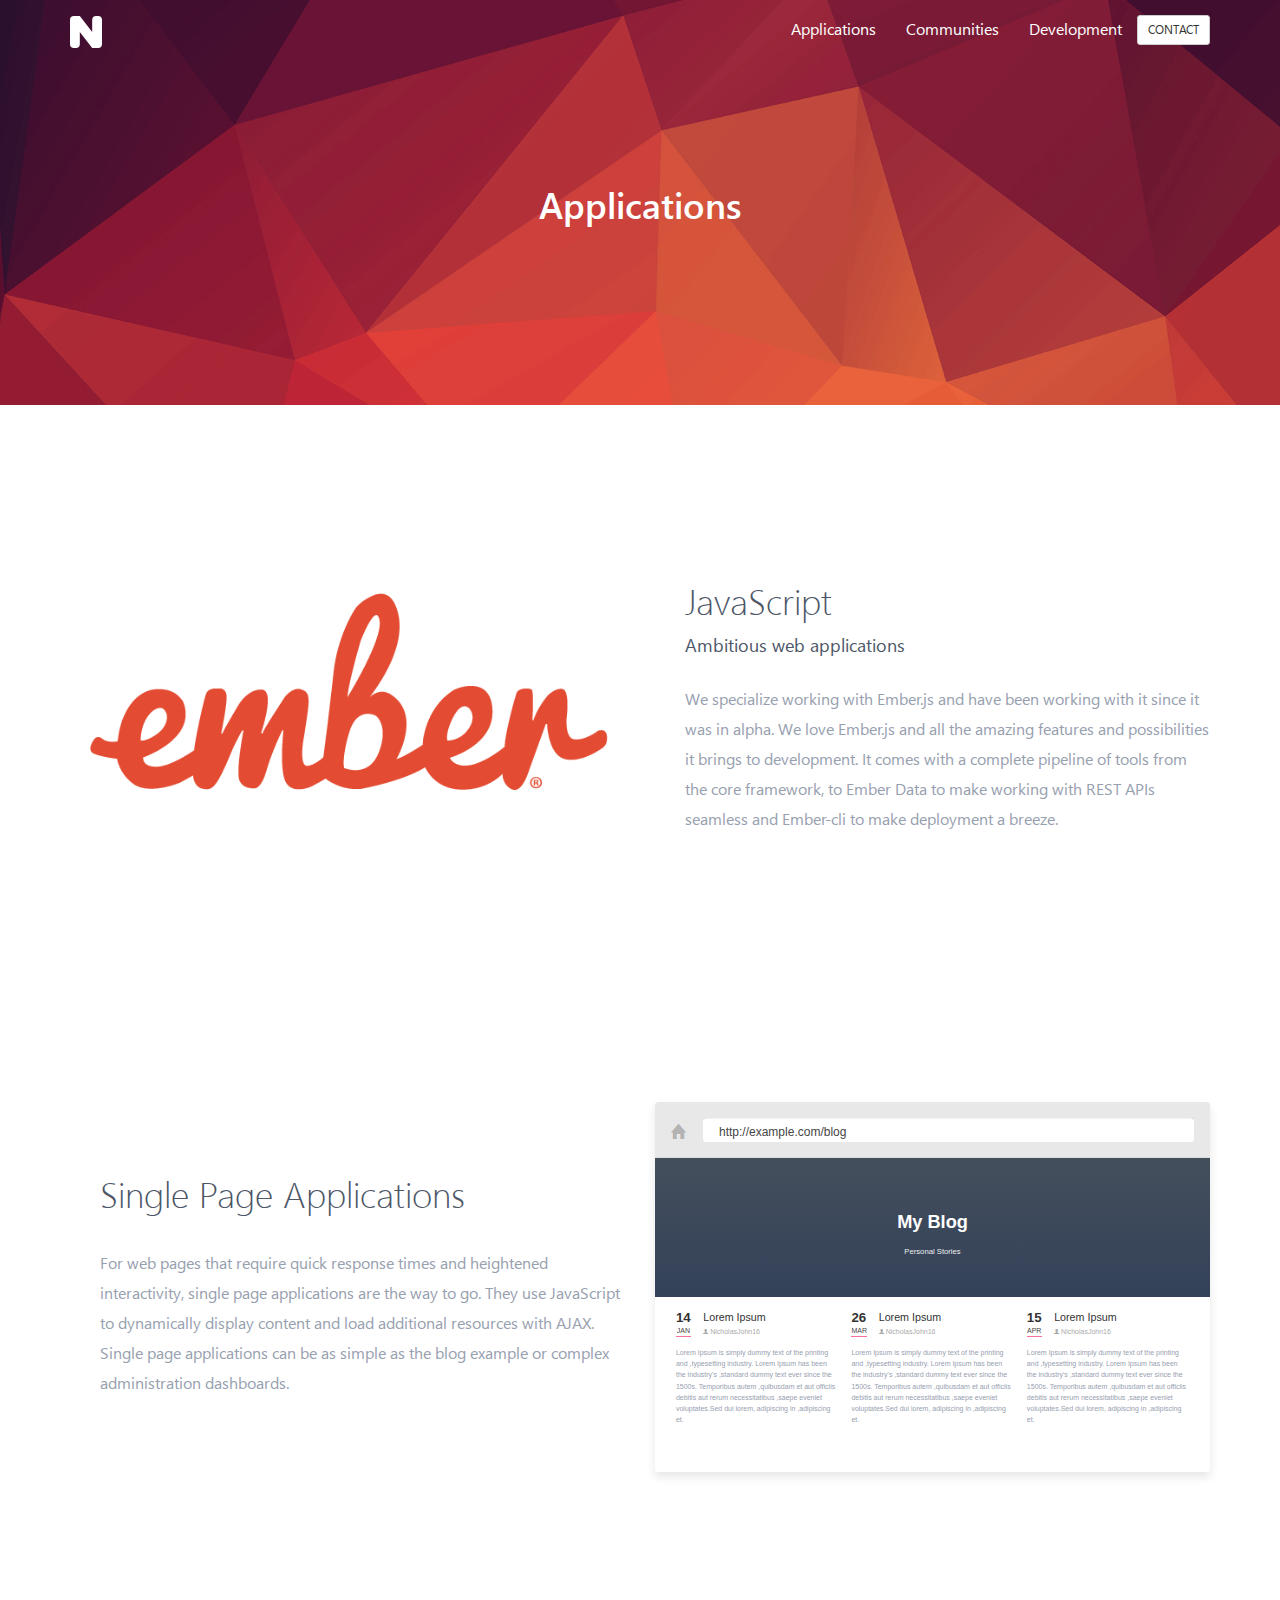
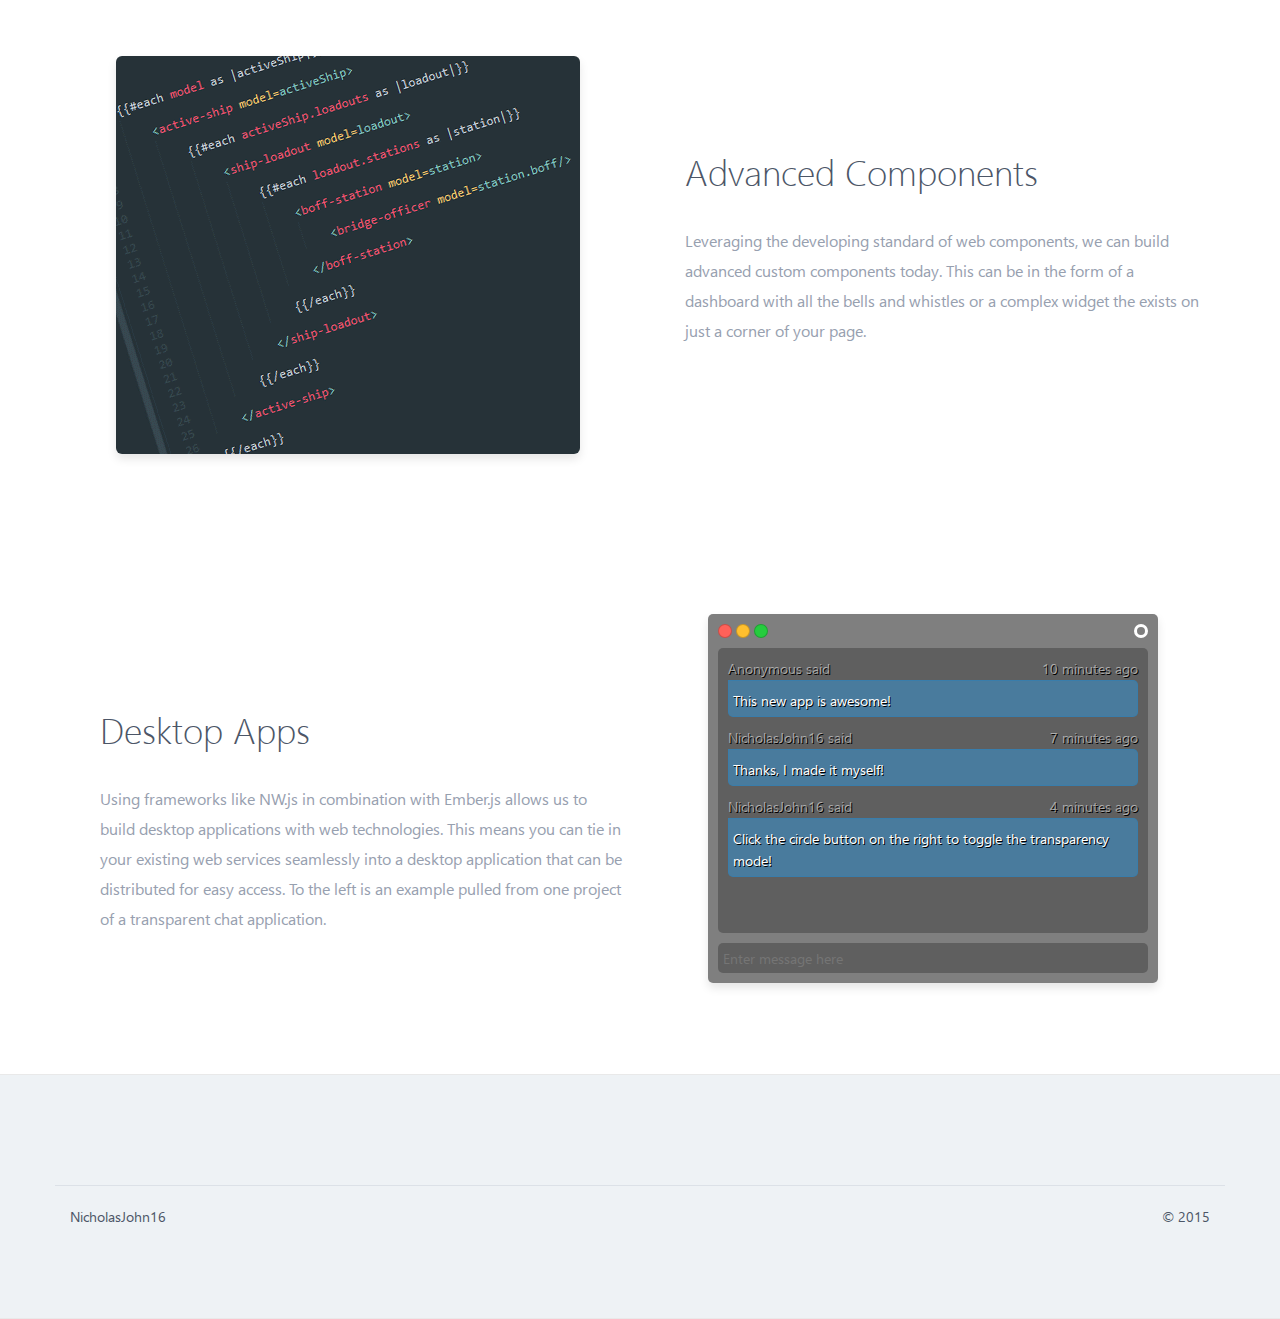
==== commit 31637d55: "update site" ====
--- a/applications/index.html
+++ b/applications/index.html
@@ -3,16 +3,17 @@
 <head>
 	<title>NicholasJohn16 | Applications</title>
 
-	<link rel="icon" type="image/png" sizes="32x32" href="/assets/img/favicon-32x32.png">
-	<link rel="icon" type="image/png" sizes="96x96" href="/assets/img/favicon-96x96.png">
-	<link rel="icon" type="image/png" sizes="16x16" href="/assets/img/favicon-16x16.png">
+	<link rel="icon" type="image/png" sizes="32x32" href="../assets/img/favicon-32x32.png">
+	<link rel="icon" type="image/png" sizes="96x96" href="../assets/img/favicon-96x96.png">
+	<link rel="icon" type="image/png" sizes="16x16" href="../assets/img/favicon-16x16.png">
+	<meta name="viewport" content="width=device-width, initial-scale=1.0">
 
 	<link rel="stylesheet" href="../assets/style.css">
 	<link rel="stylesheet" href="../assets/ember-apps.css">
+	
 
-	<base href="/applications/" />
-	<meta name="chat-example/config/environment" content="%7B%22modulePrefix%22%3A%22chat-example%22%2C%22environment%22%3A%22production%22%2C%22baseURL%22%3A%22/%22%2C%22locationType%22%3A%22auto%22%2C%22EmberENV%22%3A%7B%22FEATURES%22%3A%7B%7D%7D%2C%22APP%22%3A%7B%22name%22%3A%22chat-example%22%2C%22version%22%3A%220.0.0+519a9684%22%7D%2C%22contentSecurityPolicyHeader%22%3A%22Content-Security-Policy-Report-Only%22%2C%22contentSecurityPolicy%22%3A%7B%22default-src%22%3A%22%27none%27%22%2C%22script-src%22%3A%22%27self%27%22%2C%22font-src%22%3A%22%27self%27%22%2C%22connect-src%22%3A%22%27self%27%22%2C%22img-src%22%3A%22%27self%27%22%2C%22style-src%22%3A%22%27self%27%22%2C%22media-src%22%3A%22%27self%27%22%7D%2C%22exportApplicationGlobal%22%3Afalse%7D" />
-	<meta name="blog-example/config/environment" content="%7B%22modulePrefix%22%3A%22blog-example%22%2C%22environment%22%3A%22production%22%2C%22baseURL%22%3A%22/%22%2C%22locationType%22%3A%22auto%22%2C%22EmberENV%22%3A%7B%22FEATURES%22%3A%7B%7D%7D%2C%22APP%22%3A%7B%22name%22%3A%22blog-example%22%2C%22version%22%3A%220.0.0+c170d04a%22%7D%2C%22contentSecurityPolicyHeader%22%3A%22Content-Security-Policy-Report-Only%22%2C%22contentSecurityPolicy%22%3A%7B%22default-src%22%3A%22%27none%27%22%2C%22script-src%22%3A%22%27self%27%22%2C%22font-src%22%3A%22%27self%27%22%2C%22connect-src%22%3A%22%27self%27%22%2C%22img-src%22%3A%22%27self%27%22%2C%22style-src%22%3A%22%27self%27%22%2C%22media-src%22%3A%22%27self%27%22%7D%2C%22exportApplicationGlobal%22%3Afalse%7D" />
+	<meta name="chat-example/config/environment" content="%7B%22modulePrefix%22%3A%22chat-example%22%2C%22environment%22%3A%22production%22%2C%22baseURL%22%3A%22/%22%2C%22locationType%22%3A%22none%22%2C%22EmberENV%22%3A%7B%22FEATURES%22%3A%7B%7D%7D%2C%22APP%22%3A%7B%22name%22%3A%22chat-example%22%2C%22version%22%3A%220.0.0+519a9684%22%7D%2C%22contentSecurityPolicyHeader%22%3A%22Content-Security-Policy-Report-Only%22%2C%22contentSecurityPolicy%22%3A%7B%22default-src%22%3A%22%27none%27%22%2C%22script-src%22%3A%22%27self%27%22%2C%22font-src%22%3A%22%27self%27%22%2C%22connect-src%22%3A%22%27self%27%22%2C%22img-src%22%3A%22%27self%27%22%2C%22style-src%22%3A%22%27self%27%22%2C%22media-src%22%3A%22%27self%27%22%7D%2C%22exportApplicationGlobal%22%3Afalse%7D" />
+	<meta name="blog-example/config/environment" content="%7B%22modulePrefix%22%3A%22blog-example%22%2C%22environment%22%3A%22production%22%2C%22baseURL%22%3A%22/%22%2C%22locationType%22%3A%22none%22%2C%22EmberENV%22%3A%7B%22FEATURES%22%3A%7B%7D%7D%2C%22APP%22%3A%7B%22name%22%3A%22blog-example%22%2C%22version%22%3A%220.0.0+c170d04a%22%7D%2C%22contentSecurityPolicyHeader%22%3A%22Content-Security-Policy-Report-Only%22%2C%22contentSecurityPolicy%22%3A%7B%22default-src%22%3A%22%27none%27%22%2C%22script-src%22%3A%22%27self%27%22%2C%22font-src%22%3A%22%27self%27%22%2C%22connect-src%22%3A%22%27self%27%22%2C%22img-src%22%3A%22%27self%27%22%2C%22style-src%22%3A%22%27self%27%22%2C%22media-src%22%3A%22%27self%27%22%7D%2C%22exportApplicationGlobal%22%3Afalse%7D" />
 
 </head>
 
@@ -26,11 +27,11 @@
 			   		<span class="sr-only">Toggle navigation</span>
 					<i class="ion-navicon"></i>
 				</button>
-				<a class="navbar-brand logo" href="/">
+				<a class="navbar-brand logo" href="../">
 					<svg id="logo" height="32" width="32" viewBox="0 0 512 512">
 						<defs>
 							<pattern id="logo-background" width="1" height="1" viewBox="0 0 512 512">
-								<image xlink:href="/assets/img/logo-background.png" width="512" height="512"></image>
+								<image xlink:href="../assets/img/logo-background.png" width="512" height="512"></image>
 							</pattern>
 						</defs>
   						<path d="M0 64 q0 -64 64 -64 h93 l198 256 v-192 q0 -64 64 -64 h29 q64 0 64 64 v384 q0 64 -64 64 h-93 l-198 -257 v193 q0 64 -64 64 h-29 q-64 0 -64 -64 z" />
@@ -40,11 +41,11 @@
 
 			<div class="collapse navbar-collapse">
 				<ul class="nav navbar-nav navbar-right">
-					<li><a href="/applications">Applications</a></li>
-					<li><a href="/communities">Communities</a></li>
-					<li><a href="/development">Development</a></li>
-					<li class="hidden-xs"><a href="/contact" class="btn btn-default btn-sm navbar-btn">Contact</a></li>
-					<li class="visible-xs-block"><a href="/contact" class="">Contact</a></li>
+					<li><a href="../applications">Applications</a></li>
+					<li><a href="../communities">Communities</a></li>
+					<li><a href="../development">Development</a></li>
+					<li class="hidden-xs"><a href="../contact" class="btn btn-default btn-sm navbar-btn">Contact</a></li>
+					<li class="visible-xs-block"><a href="../contact" class="">Contact</a></li>
 				</ul>
 			</div>
 
@@ -174,8 +175,8 @@
 
 	</footer>
 
-	<script src="/assets/site.js"></script>
-	<script src="/assets/ember-apps.js"></script>
+	<script src="../assets/site.js"></script>
+	<script src="../assets/ember-apps.js"></script>
 
 </body>
 
--- a/assets/style.css
+++ b/assets/style.css
@@ -1 +1,7192 @@
-hr,img{border:0}pre,textarea{overflow:auto}body,figure{margin:0}.btn,.text-nowrap{white-space:nowrap}.footer h5,.logo,.video-btn{letter-spacing:1px}html{font-family:sans-serif;-ms-text-size-adjust:100%;-webkit-text-size-adjust:100%}article,aside,details,figcaption,figure,footer,header,hgroup,main,menu,nav,section,summary{display:block}audio,canvas,progress,video{display:inline-block;vertical-align:baseline}audio:not([controls]){display:none;height:0}[hidden],template{display:none}a{background-color:transparent}a:active,a:hover{outline:0}b,optgroup,strong{font-weight:700}dfn{font-style:italic}h1{margin:.67em 0}mark{background:#ff0;color:#000}sub,sup{font-size:75%;line-height:0;position:relative;vertical-align:baseline}.btn,.pricing-item-inner,img{vertical-align:middle}sup{top:-.5em}sub{bottom:-.25em}svg:not(:root){overflow:hidden}hr{box-sizing:content-box;height:0}code,kbd,pre,samp{font-family:monospace,monospace;font-size:1em}button,input,optgroup,select,textarea{color:inherit;font:inherit;margin:0}button{overflow:visible}button,select{text-transform:none}button,html input[type=button],input[type=reset],input[type=submit]{-webkit-appearance:button;cursor:pointer}button[disabled],html input[disabled]{cursor:default}button::-moz-focus-inner,input::-moz-focus-inner{border:0;padding:0}input[type=checkbox],input[type=radio]{box-sizing:border-box;padding:0}input[type=number]::-webkit-inner-spin-button,input[type=number]::-webkit-outer-spin-button{height:auto}input[type=search]::-webkit-search-cancel-button,input[type=search]::-webkit-search-decoration{-webkit-appearance:none}textarea{resize:none}table{border-collapse:collapse;border-spacing:0}td,th{padding:0}@media print{blockquote,img,pre,tr{page-break-inside:avoid}*,:after,:before{background:0 0!important;color:#000!important;box-shadow:none!important;text-shadow:none!important}a,a:visited{text-decoration:underline}a[href]:after{content:" (" attr(href) ")"}abbr[title]:after{content:" (" attr(title) ")"}a[href^="javascript:"]:after,a[href^="#"]:after{content:""}blockquote,pre{border:1px solid #999}thead{display:table-header-group}img{max-width:100%!important}h2,h3,p{orphans:3;widows:3}h2,h3{page-break-after:avoid}.navbar{display:none}.btn>.caret,.dropup>.btn>.caret{border-top-color:#000!important}.label{border:1px solid #000}.table{border-collapse:collapse!important}.table td,.table th{background-color:#fff!important}.table-bordered td,.table-bordered th{border:1px solid #ddd!important}}.btn,.btn-danger.active,.btn-danger:active,.btn-default.active,.btn-default:active,.btn-info.active,.btn-info:active,.btn-success.active,.btn-success:active,.btn-warning.active,.btn-warning:active,.btn.active,.btn:active,.form-control,.navbar-toggle,.open>.dropdown-toggle.btn-danger,.open>.dropdown-toggle.btn-default,.open>.dropdown-toggle.btn-info,.open>.dropdown-toggle.btn-success,.open>.dropdown-toggle.btn-warning{background-image:none}.img-thumbnail,body{background-color:#fff}*,:after,:before{-webkit-box-sizing:border-box;-moz-box-sizing:border-box;box-sizing:border-box}html{font-size:10px;-webkit-tap-highlight-color:transparent}button,input,select,textarea{font-family:inherit;font-size:inherit;line-height:inherit}a{color:#337ab7;text-decoration:none}a:focus,a:hover{color:#23527c}a:focus{outline-offset:-2px}.img-responsive{display:block;max-width:100%;height:auto}.img-rounded{border-radius:6px}.img-thumbnail{padding:4px;line-height:1.42857143;border:1px solid #ddd;border-radius:4px;-webkit-transition:all .2s ease-in-out;-o-transition:all .2s ease-in-out;transition:all .2s ease-in-out;display:inline-block;max-width:100%;height:auto}.img-circle{border-radius:50%}hr{margin-top:20px;margin-bottom:20px;border-top:1px solid #eee}.sr-only{position:absolute;width:1px;height:1px;margin:-1px;padding:0;overflow:hidden;clip:rect(0,0,0,0);border:0}select[multiple],select[size],textarea.form-control{height:auto}.sr-only-focusable:active,.sr-only-focusable:focus{position:static;width:auto;height:auto;margin:0;overflow:visible;clip:auto}[role=button]{cursor:pointer}.h1,.h2,.h3,.h4,.h5,.h6,h1,h2,h3,h4,h5,h6{font-family:inherit;font-weight:500;line-height:1.1;color:inherit}.h1 .small,.h1 small,.h2 .small,.h2 small,.h3 .small,.h3 small,.h4 .small,.h4 small,.h5 .small,.h5 small,.h6 .small,.h6 small,h1 .small,h1 small,h2 .small,h2 small,h3 .small,h3 small,h4 .small,h4 small,h5 .small,h5 small,h6 .small,h6 small{font-weight:400;line-height:1;color:#777}.h1,.h2,.h3,h1,h2,h3{margin-top:20px;margin-bottom:10px}.h1 .small,.h1 small,.h2 .small,.h2 small,.h3 .small,.h3 small,h1 .small,h1 small,h2 .small,h2 small,h3 .small,h3 small{font-size:65%}.h4,.h5,.h6,h4,h5,h6{margin-top:10px;margin-bottom:10px}.h4 .small,.h4 small,.h5 .small,.h5 small,.h6 .small,.h6 small,h4 .small,h4 small,h5 .small,h5 small,h6 .small,h6 small{font-size:75%}.h1,h1{font-size:36px}.h2,h2{font-size:30px}.h3,h3{font-size:24px}.h4,h4{font-size:18px}.h5,h5{font-size:14px}.h6,h6{font-size:12px}p{margin:0 0 10px}.lead{margin-bottom:20px;font-size:16px;font-weight:300;line-height:1.4}dt,label{font-weight:700}address,dd,dt{line-height:1.42857143}@media (min-width:768px){.lead{font-size:21px}}.small,small{font-size:85%}.mark,mark{background-color:#fcf8e3;padding:.2em}.list-inline,.list-unstyled{padding-left:0;list-style:none}.text-left{text-align:left}.text-right{text-align:right}.text-center{text-align:center}.text-justify{text-align:justify}.text-lowercase{text-transform:lowercase}.text-uppercase{text-transform:uppercase}.text-capitalize{text-transform:capitalize}.text-muted{color:#777}.text-primary{color:#337ab7}a.text-primary:focus,a.text-primary:hover{color:#286090}.text-success{color:#3c763d}a.text-success:focus,a.text-success:hover{color:#2b542c}.text-info{color:#31708f}a.text-info:focus,a.text-info:hover{color:#245269}.text-warning{color:#8a6d3b}a.text-warning:focus,a.text-warning:hover{color:#66512c}.text-danger{color:#a94442}a.text-danger:focus,a.text-danger:hover{color:#843534}.bg-primary{color:#fff;background-color:#337ab7}a.bg-primary:focus,a.bg-primary:hover{background-color:#286090}.bg-success{background-color:#dff0d8}a.bg-success:focus,a.bg-success:hover{background-color:#c1e2b3}.bg-info{background-color:#d9edf7}a.bg-info:focus,a.bg-info:hover{background-color:#afd9ee}.bg-warning{background-color:#fcf8e3}a.bg-warning:focus,a.bg-warning:hover{background-color:#f7ecb5}.bg-danger{background-color:#f2dede}a.bg-danger:focus,a.bg-danger:hover{background-color:#e4b9b9}.page-header{padding-bottom:9px;margin:40px 0 20px;border-bottom:1px solid #eee}dl,ol,ul{margin-top:0}blockquote ol:last-child,blockquote p:last-child,blockquote ul:last-child,ol ol,ol ul,ul ol,ul ul{margin-bottom:0}address,dl,legend{margin-bottom:20px}ol,ul{margin-bottom:10px}.list-inline{margin-left:-5px}.list-inline>li{display:inline-block;padding-left:5px;padding-right:5px}dd{margin-left:0}@media (min-width:768px){.dl-horizontal dt{float:left;width:160px;clear:left;text-align:right;overflow:hidden;text-overflow:ellipsis;white-space:nowrap}.dl-horizontal dd{margin-left:180px}.container{width:750px}}.container,.container-fluid{margin-right:auto;margin-left:auto}abbr[data-original-title],abbr[title]{cursor:help;border-bottom:1px dotted #777}.initialism{font-size:90%;text-transform:uppercase}blockquote{padding:10px 20px}blockquote .small,blockquote footer,blockquote small{display:block;font-size:80%;line-height:1.42857143;color:#777}blockquote .small:before,blockquote footer:before,blockquote small:before{content:'\2014 \00A0'}.blockquote-reverse,blockquote.pull-right{padding-right:15px;padding-left:0;border-right:5px solid #eee;border-left:0;text-align:right}.container,.container-fluid{padding-left:15px;padding-right:15px}.blockquote-reverse .small:before,.blockquote-reverse footer:before,.blockquote-reverse small:before,blockquote.pull-right .small:before,blockquote.pull-right footer:before,blockquote.pull-right small:before{content:''}.blockquote-reverse .small:after,.blockquote-reverse footer:after,.blockquote-reverse small:after,blockquote.pull-right .small:after,blockquote.pull-right footer:after,blockquote.pull-right small:after{content:'\00A0 \2014'}address{font-style:normal}@media (min-width:992px){.container{width:970px}}@media (min-width:1200px){.container{width:1170px}}.row{margin-left:-15px;margin-right:-15px}.col-lg-1,.col-lg-10,.col-lg-11,.col-lg-12,.col-lg-2,.col-lg-3,.col-lg-4,.col-lg-5,.col-lg-6,.col-lg-7,.col-lg-8,.col-lg-9,.col-md-1,.col-md-10,.col-md-11,.col-md-12,.col-md-2,.col-md-3,.col-md-4,.col-md-5,.col-md-6,.col-md-7,.col-md-8,.col-md-9,.col-sm-1,.col-sm-10,.col-sm-11,.col-sm-12,.col-sm-2,.col-sm-3,.col-sm-4,.col-sm-5,.col-sm-6,.col-sm-7,.col-sm-8,.col-sm-9,.col-xs-1,.col-xs-10,.col-xs-11,.col-xs-12,.col-xs-2,.col-xs-3,.col-xs-4,.col-xs-5,.col-xs-6,.col-xs-7,.col-xs-8,.col-xs-9{position:relative;min-height:1px;padding-left:15px;padding-right:15px}fieldset,legend{padding:0;border:0}.col-xs-1,.col-xs-10,.col-xs-11,.col-xs-12,.col-xs-2,.col-xs-3,.col-xs-4,.col-xs-5,.col-xs-6,.col-xs-7,.col-xs-8,.col-xs-9{float:left}.col-xs-12{width:100%}.col-xs-11{width:91.66666667%}.col-xs-10{width:83.33333333%}.col-xs-9{width:75%}.col-xs-8{width:66.66666667%}.col-xs-7{width:58.33333333%}.col-xs-6{width:50%}.col-xs-5{width:41.66666667%}.col-xs-4{width:33.33333333%}.col-xs-3{width:25%}.col-xs-2{width:16.66666667%}.col-xs-1{width:8.33333333%}.col-xs-pull-12{right:100%}.col-xs-pull-11{right:91.66666667%}.col-xs-pull-10{right:83.33333333%}.col-xs-pull-9{right:75%}.col-xs-pull-8{right:66.66666667%}.col-xs-pull-7{right:58.33333333%}.col-xs-pull-6{right:50%}.col-xs-pull-5{right:41.66666667%}.col-xs-pull-4{right:33.33333333%}.col-xs-pull-3{right:25%}.col-xs-pull-2{right:16.66666667%}.col-xs-pull-1{right:8.33333333%}.col-xs-pull-0{right:auto}.col-xs-push-12{left:100%}.col-xs-push-11{left:91.66666667%}.col-xs-push-10{left:83.33333333%}.col-xs-push-9{left:75%}.col-xs-push-8{left:66.66666667%}.col-xs-push-7{left:58.33333333%}.col-xs-push-6{left:50%}.col-xs-push-5{left:41.66666667%}.col-xs-push-4{left:33.33333333%}.col-xs-push-3{left:25%}.col-xs-push-2{left:16.66666667%}.col-xs-push-1{left:8.33333333%}.col-xs-push-0{left:auto}.col-xs-offset-12{margin-left:100%}.col-xs-offset-11{margin-left:91.66666667%}.col-xs-offset-10{margin-left:83.33333333%}.col-xs-offset-9{margin-left:75%}.col-xs-offset-8{margin-left:66.66666667%}.col-xs-offset-7{margin-left:58.33333333%}.col-xs-offset-6{margin-left:50%}.col-xs-offset-5{margin-left:41.66666667%}.col-xs-offset-4{margin-left:33.33333333%}.col-xs-offset-3{margin-left:25%}.col-xs-offset-2{margin-left:16.66666667%}.col-xs-offset-1{margin-left:8.33333333%}.col-xs-offset-0{margin-left:0}@media (min-width:768px){.col-sm-1,.col-sm-10,.col-sm-11,.col-sm-12,.col-sm-2,.col-sm-3,.col-sm-4,.col-sm-5,.col-sm-6,.col-sm-7,.col-sm-8,.col-sm-9{float:left}.col-sm-12{width:100%}.col-sm-11{width:91.66666667%}.col-sm-10{width:83.33333333%}.col-sm-9{width:75%}.col-sm-8{width:66.66666667%}.col-sm-7{width:58.33333333%}.col-sm-6{width:50%}.col-sm-5{width:41.66666667%}.col-sm-4{width:33.33333333%}.col-sm-3{width:25%}.col-sm-2{width:16.66666667%}.col-sm-1{width:8.33333333%}.col-sm-pull-12{right:100%}.col-sm-pull-11{right:91.66666667%}.col-sm-pull-10{right:83.33333333%}.col-sm-pull-9{right:75%}.col-sm-pull-8{right:66.66666667%}.col-sm-pull-7{right:58.33333333%}.col-sm-pull-6{right:50%}.col-sm-pull-5{right:41.66666667%}.col-sm-pull-4{right:33.33333333%}.col-sm-pull-3{right:25%}.col-sm-pull-2{right:16.66666667%}.col-sm-pull-1{right:8.33333333%}.col-sm-pull-0{right:auto}.col-sm-push-12{left:100%}.col-sm-push-11{left:91.66666667%}.col-sm-push-10{left:83.33333333%}.col-sm-push-9{left:75%}.col-sm-push-8{left:66.66666667%}.col-sm-push-7{left:58.33333333%}.col-sm-push-6{left:50%}.col-sm-push-5{left:41.66666667%}.col-sm-push-4{left:33.33333333%}.col-sm-push-3{left:25%}.col-sm-push-2{left:16.66666667%}.col-sm-push-1{left:8.33333333%}.col-sm-push-0{left:auto}.col-sm-offset-12{margin-left:100%}.col-sm-offset-11{margin-left:91.66666667%}.col-sm-offset-10{margin-left:83.33333333%}.col-sm-offset-9{margin-left:75%}.col-sm-offset-8{margin-left:66.66666667%}.col-sm-offset-7{margin-left:58.33333333%}.col-sm-offset-6{margin-left:50%}.col-sm-offset-5{margin-left:41.66666667%}.col-sm-offset-4{margin-left:33.33333333%}.col-sm-offset-3{margin-left:25%}.col-sm-offset-2{margin-left:16.66666667%}.col-sm-offset-1{margin-left:8.33333333%}.col-sm-offset-0{margin-left:0}}@media (min-width:992px){.col-md-1,.col-md-10,.col-md-11,.col-md-12,.col-md-2,.col-md-3,.col-md-4,.col-md-5,.col-md-6,.col-md-7,.col-md-8,.col-md-9{float:left}.col-md-12{width:100%}.col-md-11{width:91.66666667%}.col-md-10{width:83.33333333%}.col-md-9{width:75%}.col-md-8{width:66.66666667%}.col-md-7{width:58.33333333%}.col-md-6{width:50%}.col-md-5{width:41.66666667%}.col-md-4{width:33.33333333%}.col-md-3{width:25%}.col-md-2{width:16.66666667%}.col-md-1{width:8.33333333%}.col-md-pull-12{right:100%}.col-md-pull-11{right:91.66666667%}.col-md-pull-10{right:83.33333333%}.col-md-pull-9{right:75%}.col-md-pull-8{right:66.66666667%}.col-md-pull-7{right:58.33333333%}.col-md-pull-6{right:50%}.col-md-pull-5{right:41.66666667%}.col-md-pull-4{right:33.33333333%}.col-md-pull-3{right:25%}.col-md-pull-2{right:16.66666667%}.col-md-pull-1{right:8.33333333%}.col-md-pull-0{right:auto}.col-md-push-12{left:100%}.col-md-push-11{left:91.66666667%}.col-md-push-10{left:83.33333333%}.col-md-push-9{left:75%}.col-md-push-8{left:66.66666667%}.col-md-push-7{left:58.33333333%}.col-md-push-6{left:50%}.col-md-push-5{left:41.66666667%}.col-md-push-4{left:33.33333333%}.col-md-push-3{left:25%}.col-md-push-2{left:16.66666667%}.col-md-push-1{left:8.33333333%}.col-md-push-0{left:auto}.col-md-offset-12{margin-left:100%}.col-md-offset-11{margin-left:91.66666667%}.col-md-offset-10{margin-left:83.33333333%}.col-md-offset-9{margin-left:75%}.col-md-offset-8{margin-left:66.66666667%}.col-md-offset-7{margin-left:58.33333333%}.col-md-offset-6{margin-left:50%}.col-md-offset-5{margin-left:41.66666667%}.col-md-offset-4{margin-left:33.33333333%}.col-md-offset-3{margin-left:25%}.col-md-offset-2{margin-left:16.66666667%}.col-md-offset-1{margin-left:8.33333333%}.col-md-offset-0{margin-left:0}}@media (min-width:1200px){.col-lg-1,.col-lg-10,.col-lg-11,.col-lg-12,.col-lg-2,.col-lg-3,.col-lg-4,.col-lg-5,.col-lg-6,.col-lg-7,.col-lg-8,.col-lg-9{float:left}.col-lg-12{width:100%}.col-lg-11{width:91.66666667%}.col-lg-10{width:83.33333333%}.col-lg-9{width:75%}.col-lg-8{width:66.66666667%}.col-lg-7{width:58.33333333%}.col-lg-6{width:50%}.col-lg-5{width:41.66666667%}.col-lg-4{width:33.33333333%}.col-lg-3{width:25%}.col-lg-2{width:16.66666667%}.col-lg-1{width:8.33333333%}.col-lg-pull-12{right:100%}.col-lg-pull-11{right:91.66666667%}.col-lg-pull-10{right:83.33333333%}.col-lg-pull-9{right:75%}.col-lg-pull-8{right:66.66666667%}.col-lg-pull-7{right:58.33333333%}.col-lg-pull-6{right:50%}.col-lg-pull-5{right:41.66666667%}.col-lg-pull-4{right:33.33333333%}.col-lg-pull-3{right:25%}.col-lg-pull-2{right:16.66666667%}.col-lg-pull-1{right:8.33333333%}.col-lg-pull-0{right:auto}.col-lg-push-12{left:100%}.col-lg-push-11{left:91.66666667%}.col-lg-push-10{left:83.33333333%}.col-lg-push-9{left:75%}.col-lg-push-8{left:66.66666667%}.col-lg-push-7{left:58.33333333%}.col-lg-push-6{left:50%}.col-lg-push-5{left:41.66666667%}.col-lg-push-4{left:33.33333333%}.col-lg-push-3{left:25%}.col-lg-push-2{left:16.66666667%}.col-lg-push-1{left:8.33333333%}.col-lg-push-0{left:auto}.col-lg-offset-12{margin-left:100%}.col-lg-offset-11{margin-left:91.66666667%}.col-lg-offset-10{margin-left:83.33333333%}.col-lg-offset-9{margin-left:75%}.col-lg-offset-8{margin-left:66.66666667%}.col-lg-offset-7{margin-left:58.33333333%}.col-lg-offset-6{margin-left:50%}.col-lg-offset-5{margin-left:41.66666667%}.col-lg-offset-4{margin-left:33.33333333%}.col-lg-offset-3{margin-left:25%}.col-lg-offset-2{margin-left:16.66666667%}.col-lg-offset-1{margin-left:8.33333333%}.col-lg-offset-0{margin-left:0}}fieldset{margin:0;min-width:0}legend{display:block;width:100%;font-size:21px;line-height:inherit;color:#333;border-bottom:1px solid #e5e5e5}label{display:inline-block;max-width:100%;margin-bottom:5px}.checkbox label,.checkbox-inline,.radio label,.radio-inline{font-weight:400;padding-left:20px;cursor:pointer;margin-bottom:0}input[type=search]{-webkit-box-sizing:border-box;-moz-box-sizing:border-box;box-sizing:border-box;-webkit-appearance:none}input[type=checkbox],input[type=radio]{margin:4px 0 0;margin-top:1px\9;line-height:normal}.form-control,output{font-size:14px;line-height:1.42857143;color:#555;display:block}input[type=file]{display:block}input[type=range]{display:block;width:100%}input[type=file]:focus,input[type=checkbox]:focus,input[type=radio]:focus{outline:dotted thin;outline:-webkit-focus-ring-color auto 5px;outline-offset:-2px}output{padding-top:7px}.form-control{width:100%;padding:6px 12px;background-color:#fff;border-radius:4px;-webkit-box-shadow:inset 0 1px 1px rgba(0,0,0,.075);-webkit-transition:border-color ease-in-out .15s,box-shadow ease-in-out .15s;-o-transition:border-color ease-in-out .15s,box-shadow ease-in-out .15s;transition:border-color ease-in-out .15s,box-shadow ease-in-out .15s}.form-control:focus{outline:0;-webkit-box-shadow:inset 0 1px 1px rgba(0,0,0,.075),0 0 8px rgba(102,175,233,.6);box-shadow:inset 0 1px 1px rgba(0,0,0,.075),0 0 8px rgba(102,175,233,.6)}.form-control::-moz-placeholder{color:#999;opacity:1}.form-control:-ms-input-placeholder{color:#999}.form-control::-webkit-input-placeholder{color:#999}.has-success .checkbox,.has-success .checkbox-inline,.has-success .control-label,.has-success .form-control-feedback,.has-success .help-block,.has-success .radio,.has-success .radio-inline,.has-success.checkbox label,.has-success.checkbox-inline label,.has-success.radio label,.has-success.radio-inline label{color:#3c763d}.form-control[disabled],.form-control[readonly],fieldset[disabled] .form-control{background-color:#eee;opacity:1}.form-control[disabled],fieldset[disabled] .form-control{cursor:not-allowed}@media screen and (-webkit-min-device-pixel-ratio:0){input[type=date].form-control,input[type=time].form-control,input[type=datetime-local].form-control,input[type=month].form-control{line-height:34px}.input-group-sm input[type=date],.input-group-sm input[type=time],.input-group-sm input[type=datetime-local],.input-group-sm input[type=month],input[type=date].input-sm,input[type=time].input-sm,input[type=datetime-local].input-sm,input[type=month].input-sm{line-height:30px}.input-group-lg input[type=date],.input-group-lg input[type=time],.input-group-lg input[type=datetime-local],.input-group-lg input[type=month],input[type=date].input-lg,input[type=time].input-lg,input[type=datetime-local].input-lg,input[type=month].input-lg{line-height:46px}}.form-group{margin-bottom:15px}.checkbox,.radio{position:relative;display:block;margin-top:10px;margin-bottom:10px}.checkbox label,.radio label{min-height:20px}.checkbox input[type=checkbox],.checkbox-inline input[type=checkbox],.radio input[type=radio],.radio-inline input[type=radio]{position:absolute;margin-left:-20px;margin-top:4px\9}.checkbox+.checkbox,.radio+.radio{margin-top:-5px}.checkbox-inline,.radio-inline{position:relative;display:inline-block;vertical-align:middle}.checkbox-inline+.checkbox-inline,.radio-inline+.radio-inline{margin-top:0;margin-left:10px}.checkbox-inline.disabled,.checkbox.disabled label,.radio-inline.disabled,.radio.disabled label,fieldset[disabled] .checkbox label,fieldset[disabled] .checkbox-inline,fieldset[disabled] .radio label,fieldset[disabled] .radio-inline,fieldset[disabled] input[type=checkbox],fieldset[disabled] input[type=radio],input[type=checkbox].disabled,input[type=checkbox][disabled],input[type=radio].disabled,input[type=radio][disabled]{cursor:not-allowed}.form-control-static{padding-top:7px;padding-bottom:7px;margin-bottom:0;min-height:34px}.form-control-static.input-lg,.form-control-static.input-sm{padding-left:0;padding-right:0}.form-group-sm .form-control,.input-sm{padding:5px 10px;border-radius:3px;font-size:12px}.input-sm{height:30px;line-height:1.5}select.input-sm{height:30px;line-height:30px}select[multiple].input-sm,textarea.input-sm{height:auto}.form-group-sm .form-control{height:30px;line-height:1.5}.form-group-lg .form-control,.input-lg{border-radius:6px;padding:10px 16px;font-size:18px}.form-group-sm select.form-control{height:30px;line-height:30px}.form-group-sm select[multiple].form-control,.form-group-sm textarea.form-control{height:auto}.form-group-sm .form-control-static{height:30px;min-height:32px;padding:6px 10px;font-size:12px;line-height:1.5}.input-lg{height:46px;line-height:1.3333333}select.input-lg{height:46px;line-height:46px}select[multiple].input-lg,textarea.input-lg{height:auto}.form-group-lg .form-control{height:46px;line-height:1.3333333}.form-group-lg select.form-control{height:46px;line-height:46px}.form-group-lg select[multiple].form-control,.form-group-lg textarea.form-control{height:auto}.form-group-lg .form-control-static{height:46px;min-height:38px;padding:11px 16px;font-size:18px;line-height:1.3333333}.has-feedback{position:relative}.has-feedback .form-control{padding-right:42.5px}.form-control-feedback{position:absolute;top:0;right:0;z-index:2;display:block;width:34px;height:34px;line-height:34px;text-align:center;pointer-events:none}.form-group-lg .form-control+.form-control-feedback,.input-group-lg+.form-control-feedback,.input-lg+.form-control-feedback{width:46px;height:46px;line-height:46px}.form-group-sm .form-control+.form-control-feedback,.input-group-sm+.form-control-feedback,.input-sm+.form-control-feedback{width:30px;height:30px;line-height:30px}.has-success .form-control{border-color:#3c763d;-webkit-box-shadow:inset 0 1px 1px rgba(0,0,0,.075);box-shadow:inset 0 1px 1px rgba(0,0,0,.075)}.has-success .form-control:focus{border-color:#2b542c;-webkit-box-shadow:inset 0 1px 1px rgba(0,0,0,.075),0 0 6px #67b168;box-shadow:inset 0 1px 1px rgba(0,0,0,.075),0 0 6px #67b168}.has-success .input-group-addon{color:#3c763d;border-color:#3c763d;background-color:#dff0d8}.has-warning .checkbox,.has-warning .checkbox-inline,.has-warning .control-label,.has-warning .form-control-feedback,.has-warning .help-block,.has-warning .radio,.has-warning .radio-inline,.has-warning.checkbox label,.has-warning.checkbox-inline label,.has-warning.radio label,.has-warning.radio-inline label{color:#8a6d3b}.has-warning .form-control{border-color:#8a6d3b;-webkit-box-shadow:inset 0 1px 1px rgba(0,0,0,.075);box-shadow:inset 0 1px 1px rgba(0,0,0,.075)}.has-warning .form-control:focus{border-color:#66512c;-webkit-box-shadow:inset 0 1px 1px rgba(0,0,0,.075),0 0 6px #c0a16b;box-shadow:inset 0 1px 1px rgba(0,0,0,.075),0 0 6px #c0a16b}.has-warning .input-group-addon{color:#8a6d3b;border-color:#8a6d3b;background-color:#fcf8e3}.has-error .checkbox,.has-error .checkbox-inline,.has-error .control-label,.has-error .form-control-feedback,.has-error .help-block,.has-error .radio,.has-error .radio-inline,.has-error.checkbox label,.has-error.checkbox-inline label,.has-error.radio label,.has-error.radio-inline label{color:#a94442}.has-error .form-control{border-color:#a94442;-webkit-box-shadow:inset 0 1px 1px rgba(0,0,0,.075);box-shadow:inset 0 1px 1px rgba(0,0,0,.075)}.has-error .form-control:focus{border-color:#843534;-webkit-box-shadow:inset 0 1px 1px rgba(0,0,0,.075),0 0 6px #ce8483;box-shadow:inset 0 1px 1px rgba(0,0,0,.075),0 0 6px #ce8483}.has-error .input-group-addon{color:#a94442;border-color:#a94442;background-color:#f2dede}.has-feedback label~.form-control-feedback{top:25px}.has-feedback label.sr-only~.form-control-feedback{top:0}.help-block{display:block;margin-top:5px;margin-bottom:10px;color:#737373}.btn,.nav{margin-bottom:0}@media (min-width:768px){.form-inline .form-control-static,.form-inline .form-group{display:inline-block}.form-inline .control-label,.form-inline .form-group{margin-bottom:0;vertical-align:middle}.form-inline .form-control{display:inline-block;width:auto;vertical-align:middle}.form-inline .input-group{display:inline-table;vertical-align:middle}.form-inline .input-group .form-control,.form-inline .input-group .input-group-addon,.form-inline .input-group .input-group-btn{width:auto}.form-inline .input-group>.form-control{width:100%}.form-inline .checkbox,.form-inline .radio{display:inline-block;margin-top:0;margin-bottom:0;vertical-align:middle}.form-inline .checkbox label,.form-inline .radio label{padding-left:0}.form-inline .checkbox input[type=checkbox],.form-inline .radio input[type=radio]{position:relative;margin-left:0}.form-inline .has-feedback .form-control-feedback{top:0}.form-horizontal .control-label{text-align:right;margin-bottom:0;padding-top:7px}}.btn-block,input[type=button].btn-block,input[type=reset].btn-block,input[type=submit].btn-block{width:100%}.nav-justified>.dropdown .dropdown-menu,.nav-tabs.nav-justified>.dropdown .dropdown-menu{top:auto;left:auto}.form-horizontal .checkbox,.form-horizontal .checkbox-inline,.form-horizontal .radio,.form-horizontal .radio-inline{margin-top:0;margin-bottom:0;padding-top:7px}.form-horizontal .checkbox,.form-horizontal .radio{min-height:27px}.form-horizontal .form-group{margin-left:-15px;margin-right:-15px}.form-horizontal .has-feedback .form-control-feedback{right:15px}@media (min-width:768px){.form-horizontal .form-group-lg .control-label{padding-top:14.33px;font-size:18px}.form-horizontal .form-group-sm .control-label{padding-top:6px;font-size:12px}}.btn{display:inline-block;text-align:center;touch-action:manipulation;cursor:pointer;border:1px solid transparent;padding:6px 12px;font-size:14px;line-height:1.42857143;border-radius:4px;-webkit-user-select:none;-moz-user-select:none;-ms-user-select:none;user-select:none}.btn.active.focus,.btn.active:focus,.btn.focus,.btn:active.focus,.btn:active:focus,.btn:focus{outline:dotted thin;outline:-webkit-focus-ring-color auto 5px;outline-offset:-2px}.btn.focus,.btn:focus,.btn:hover{color:#333;text-decoration:none}.btn.active,.btn:active{outline:0;-webkit-box-shadow:inset 0 3px 5px rgba(0,0,0,.125);box-shadow:inset 0 3px 5px rgba(0,0,0,.125)}.btn.disabled,.btn[disabled],fieldset[disabled] .btn{cursor:not-allowed;opacity:.65;filter:alpha(opacity=65);-webkit-box-shadow:none;box-shadow:none}a.btn.disabled,fieldset[disabled] a.btn{pointer-events:none}.btn-default{color:#333;background-color:#fff;border-color:#ccc}.btn-default.focus,.btn-default:focus{color:#333;background-color:#e6e6e6;border-color:#8c8c8c}.btn-default.active,.btn-default:active,.btn-default:hover,.open>.dropdown-toggle.btn-default{color:#333;background-color:#e6e6e6;border-color:#adadad}.btn-default.active.focus,.btn-default.active:focus,.btn-default.active:hover,.btn-default:active.focus,.btn-default:active:focus,.btn-default:active:hover,.open>.dropdown-toggle.btn-default.focus,.open>.dropdown-toggle.btn-default:focus,.open>.dropdown-toggle.btn-default:hover{color:#333;background-color:#d4d4d4;border-color:#8c8c8c}.btn-default.disabled,.btn-default.disabled.active,.btn-default.disabled.focus,.btn-default.disabled:active,.btn-default.disabled:focus,.btn-default.disabled:hover,.btn-default[disabled],.btn-default[disabled].active,.btn-default[disabled].focus,.btn-default[disabled]:active,.btn-default[disabled]:focus,.btn-default[disabled]:hover,fieldset[disabled] .btn-default,fieldset[disabled] .btn-default.active,fieldset[disabled] .btn-default.focus,fieldset[disabled] .btn-default:active,fieldset[disabled] .btn-default:focus,fieldset[disabled] .btn-default:hover{background-color:#fff;border-color:#ccc}.btn-default .badge{color:#fff;background-color:#333}.btn-primary{color:#fff;background-color:#337ab7;border-color:#2e6da4}.btn-primary.focus,.btn-primary:focus{color:#fff;background-color:#286090;border-color:#122b40}.btn-primary.active,.btn-primary:active,.btn-primary:hover,.open>.dropdown-toggle.btn-primary{color:#fff;background-color:#286090;border-color:#204d74}.btn-primary.active.focus,.btn-primary.active:focus,.btn-primary.active:hover,.btn-primary:active.focus,.btn-primary:active:focus,.btn-primary:active:hover,.open>.dropdown-toggle.btn-primary.focus,.open>.dropdown-toggle.btn-primary:focus,.open>.dropdown-toggle.btn-primary:hover{color:#fff;background-color:#204d74;border-color:#122b40}.btn-primary.active,.btn-primary:active,.open>.dropdown-toggle.btn-primary{background-image:none}.btn-primary.disabled,.btn-primary.disabled.active,.btn-primary.disabled.focus,.btn-primary.disabled:active,.btn-primary.disabled:focus,.btn-primary.disabled:hover,.btn-primary[disabled],.btn-primary[disabled].active,.btn-primary[disabled].focus,.btn-primary[disabled]:active,.btn-primary[disabled]:focus,.btn-primary[disabled]:hover,fieldset[disabled] .btn-primary,fieldset[disabled] .btn-primary.active,fieldset[disabled] .btn-primary.focus,fieldset[disabled] .btn-primary:active,fieldset[disabled] .btn-primary:focus,fieldset[disabled] .btn-primary:hover{background-color:#337ab7;border-color:#2e6da4}.btn-primary .badge{color:#337ab7;background-color:#fff}.btn-success{color:#fff;background-color:#5cb85c;border-color:#4cae4c}.btn-success.focus,.btn-success:focus{color:#fff;background-color:#449d44;border-color:#255625}.btn-success.active,.btn-success:active,.btn-success:hover,.open>.dropdown-toggle.btn-success{color:#fff;background-color:#449d44;border-color:#398439}.btn-success.active.focus,.btn-success.active:focus,.btn-success.active:hover,.btn-success:active.focus,.btn-success:active:focus,.btn-success:active:hover,.open>.dropdown-toggle.btn-success.focus,.open>.dropdown-toggle.btn-success:focus,.open>.dropdown-toggle.btn-success:hover{color:#fff;background-color:#398439;border-color:#255625}.btn-success.disabled,.btn-success.disabled.active,.btn-success.disabled.focus,.btn-success.disabled:active,.btn-success.disabled:focus,.btn-success.disabled:hover,.btn-success[disabled],.btn-success[disabled].active,.btn-success[disabled].focus,.btn-success[disabled]:active,.btn-success[disabled]:focus,.btn-success[disabled]:hover,fieldset[disabled] .btn-success,fieldset[disabled] .btn-success.active,fieldset[disabled] .btn-success.focus,fieldset[disabled] .btn-success:active,fieldset[disabled] .btn-success:focus,fieldset[disabled] .btn-success:hover{background-color:#5cb85c;border-color:#4cae4c}.btn-success .badge{color:#5cb85c;background-color:#fff}.btn-info{color:#fff;background-color:#5bc0de;border-color:#46b8da}.btn-info.focus,.btn-info:focus{color:#fff;background-color:#31b0d5;border-color:#1b6d85}.btn-info.active,.btn-info:active,.btn-info:hover,.open>.dropdown-toggle.btn-info{color:#fff;background-color:#31b0d5;border-color:#269abc}.btn-info.active.focus,.btn-info.active:focus,.btn-info.active:hover,.btn-info:active.focus,.btn-info:active:focus,.btn-info:active:hover,.open>.dropdown-toggle.btn-info.focus,.open>.dropdown-toggle.btn-info:focus,.open>.dropdown-toggle.btn-info:hover{color:#fff;background-color:#269abc;border-color:#1b6d85}.btn-info.disabled,.btn-info.disabled.active,.btn-info.disabled.focus,.btn-info.disabled:active,.btn-info.disabled:focus,.btn-info.disabled:hover,.btn-info[disabled],.btn-info[disabled].active,.btn-info[disabled].focus,.btn-info[disabled]:active,.btn-info[disabled]:focus,.btn-info[disabled]:hover,fieldset[disabled] .btn-info,fieldset[disabled] .btn-info.active,fieldset[disabled] .btn-info.focus,fieldset[disabled] .btn-info:active,fieldset[disabled] .btn-info:focus,fieldset[disabled] .btn-info:hover{background-color:#5bc0de;border-color:#46b8da}.btn-info .badge{color:#5bc0de;background-color:#fff}.btn-warning{color:#fff;background-color:#f0ad4e;border-color:#eea236}.btn-warning.focus,.btn-warning:focus{color:#fff;background-color:#ec971f;border-color:#985f0d}.btn-warning.active,.btn-warning:active,.btn-warning:hover,.open>.dropdown-toggle.btn-warning{color:#fff;background-color:#ec971f;border-color:#d58512}.btn-warning.active.focus,.btn-warning.active:focus,.btn-warning.active:hover,.btn-warning:active.focus,.btn-warning:active:focus,.btn-warning:active:hover,.open>.dropdown-toggle.btn-warning.focus,.open>.dropdown-toggle.btn-warning:focus,.open>.dropdown-toggle.btn-warning:hover{color:#fff;background-color:#d58512;border-color:#985f0d}.btn-warning.disabled,.btn-warning.disabled.active,.btn-warning.disabled.focus,.btn-warning.disabled:active,.btn-warning.disabled:focus,.btn-warning.disabled:hover,.btn-warning[disabled],.btn-warning[disabled].active,.btn-warning[disabled].focus,.btn-warning[disabled]:active,.btn-warning[disabled]:focus,.btn-warning[disabled]:hover,fieldset[disabled] .btn-warning,fieldset[disabled] .btn-warning.active,fieldset[disabled] .btn-warning.focus,fieldset[disabled] .btn-warning:active,fieldset[disabled] .btn-warning:focus,fieldset[disabled] .btn-warning:hover{background-color:#f0ad4e;border-color:#eea236}.btn-warning .badge{color:#f0ad4e;background-color:#fff}.btn-danger{color:#fff;background-color:#d9534f;border-color:#d43f3a}.btn-danger.focus,.btn-danger:focus{color:#fff;background-color:#c9302c;border-color:#761c19}.btn-danger.active,.btn-danger:active,.btn-danger:hover,.open>.dropdown-toggle.btn-danger{color:#fff;background-color:#c9302c;border-color:#ac2925}.btn-danger.active.focus,.btn-danger.active:focus,.btn-danger.active:hover,.btn-danger:active.focus,.btn-danger:active:focus,.btn-danger:active:hover,.open>.dropdown-toggle.btn-danger.focus,.open>.dropdown-toggle.btn-danger:focus,.open>.dropdown-toggle.btn-danger:hover{color:#fff;background-color:#ac2925;border-color:#761c19}.btn-danger.disabled,.btn-danger.disabled.active,.btn-danger.disabled.focus,.btn-danger.disabled:active,.btn-danger.disabled:focus,.btn-danger.disabled:hover,.btn-danger[disabled],.btn-danger[disabled].active,.btn-danger[disabled].focus,.btn-danger[disabled]:active,.btn-danger[disabled]:focus,.btn-danger[disabled]:hover,fieldset[disabled] .btn-danger,fieldset[disabled] .btn-danger.active,fieldset[disabled] .btn-danger.focus,fieldset[disabled] .btn-danger:active,fieldset[disabled] .btn-danger:focus,fieldset[disabled] .btn-danger:hover{background-color:#d9534f;border-color:#d43f3a}.btn-danger .badge{color:#d9534f;background-color:#fff}.btn-link{color:#337ab7;font-weight:400;border-radius:0}.btn-link,.btn-link.active,.btn-link:active,.btn-link[disabled],fieldset[disabled] .btn-link{background-color:transparent;-webkit-box-shadow:none;box-shadow:none}.btn-link,.btn-link:active,.btn-link:focus,.btn-link:hover{border-color:transparent}.btn-link:focus,.btn-link:hover{color:#23527c;text-decoration:underline;background-color:transparent}.btn-link[disabled]:focus,.btn-link[disabled]:hover,fieldset[disabled] .btn-link:focus,fieldset[disabled] .btn-link:hover{color:#777;text-decoration:none}.btn-lg{padding:10px 16px;font-size:18px;line-height:1.3333333;border-radius:6px}.btn-sm,.btn-xs{font-size:12px;line-height:1.5;border-radius:3px}.btn-sm{padding:5px 10px}.btn-xs{padding:1px 5px}.btn-block{display:block}.btn-block+.btn-block{margin-top:5px}.fade{opacity:0;-webkit-transition:opacity .15s linear;-o-transition:opacity .15s linear;transition:opacity .15s linear}.fade.in{opacity:1}.collapse{display:none}.collapse.in{display:block}tr.collapse.in{display:table-row}tbody.collapse.in{display:table-row-group}.nav>li,.nav>li>a{display:block;position:relative}.collapsing{position:relative;height:0;overflow:hidden;-webkit-transition-property:height,visibility;transition-property:height,visibility;-webkit-transition-duration:.35s;transition-duration:.35s;-webkit-transition-timing-function:ease;transition-timing-function:ease}.nav{padding-left:0;list-style:none}.nav>li>a{padding:10px 15px}.nav>li>a:focus,.nav>li>a:hover{text-decoration:none;background-color:#eee}.nav>li.disabled>a{color:#777}.nav>li.disabled>a:focus,.nav>li.disabled>a:hover{color:#777;text-decoration:none;background-color:transparent;cursor:not-allowed}.nav .nav-divider{height:1px;margin:9px 0;overflow:hidden;background-color:#e5e5e5}.nav>li>a>img{max-width:none}.nav-tabs{border-bottom:1px solid #ddd}.nav-tabs>li{float:left;margin-bottom:-1px}.nav-tabs>li>a{margin-right:2px;line-height:1.42857143;border:1px solid transparent;border-radius:4px 4px 0 0}.nav-tabs>li>a:hover{border-color:#eee #eee #ddd}.nav-tabs>li.active>a,.nav-tabs>li.active>a:focus,.nav-tabs>li.active>a:hover{color:#555;background-color:#fff;border:1px solid #ddd;border-bottom-color:transparent;cursor:default}.nav-tabs.nav-justified{width:100%;border-bottom:0}.nav-tabs.nav-justified>li{float:none}.nav-tabs.nav-justified>li>a{text-align:center;margin-bottom:5px;margin-right:0;border-radius:4px}.nav-tabs.nav-justified>.active>a,.nav-tabs.nav-justified>.active>a:focus,.nav-tabs.nav-justified>.active>a:hover{border:1px solid #ddd}@media (min-width:768px){.nav-tabs.nav-justified>li{display:table-cell;width:1%}.nav-tabs.nav-justified>li>a{margin-bottom:0;border-bottom:1px solid #ddd;border-radius:4px 4px 0 0}.nav-tabs.nav-justified>.active>a,.nav-tabs.nav-justified>.active>a:focus,.nav-tabs.nav-justified>.active>a:hover{border-bottom-color:#fff}}.nav-pills>li{float:left}.nav-justified>li,.nav-stacked>li{float:none}.nav-pills>li>a{border-radius:4px}.nav-pills>li+li{margin-left:2px}.nav-pills>li.active>a,.nav-pills>li.active>a:focus,.nav-pills>li.active>a:hover{color:#fff;background-color:#337ab7}.nav-stacked>li+li{margin-top:2px;margin-left:0}.nav-justified{width:100%}.nav-justified>li>a{text-align:center;margin-bottom:5px}.nav-tabs-justified{border-bottom:0}.nav-tabs-justified>li>a{margin-right:0;border-radius:4px}.nav-tabs-justified>.active>a,.nav-tabs-justified>.active>a:focus,.nav-tabs-justified>.active>a:hover{border:1px solid #ddd}@media (min-width:768px){.nav-justified>li{display:table-cell;width:1%}.nav-justified>li>a{margin-bottom:0}.nav-tabs-justified>li>a{border-bottom:1px solid #ddd;border-radius:4px 4px 0 0}.nav-tabs-justified>.active>a,.nav-tabs-justified>.active>a:focus,.nav-tabs-justified>.active>a:hover{border-bottom-color:#fff}}.tab-content>.tab-pane{display:none}.tab-content>.active{display:block}.nav-tabs .dropdown-menu{margin-top:-1px;border-top-right-radius:0;border-top-left-radius:0}.navbar{position:relative;min-height:50px;margin-bottom:20px;border:1px solid transparent}.affix,.preloader{position:fixed}.navbar-collapse{overflow-x:visible;padding-right:15px;padding-left:15px;border-top:1px solid transparent;box-shadow:inset 0 1px 0 rgba(255,255,255,.1);-webkit-overflow-scrolling:touch}.navbar-collapse.in{overflow-y:auto}.navbar-fixed-bottom .navbar-collapse,.navbar-fixed-top .navbar-collapse{max-height:340px}@media (max-device-width:480px) and (orientation:landscape){.navbar-fixed-bottom .navbar-collapse,.navbar-fixed-top .navbar-collapse{max-height:200px}}.container-fluid>.navbar-collapse,.container-fluid>.navbar-header,.container>.navbar-collapse,.container>.navbar-header{margin-right:-15px;margin-left:-15px}@media (min-width:768px){.navbar{border-radius:4px}.navbar-header{float:left}.navbar-collapse{width:auto;border-top:0;box-shadow:none}.navbar-collapse.collapse{display:block!important;height:auto!important;padding-bottom:0;overflow:visible!important}.navbar-collapse.in{overflow-y:visible}.navbar-fixed-bottom .navbar-collapse,.navbar-fixed-top .navbar-collapse,.navbar-static-top .navbar-collapse{padding-left:0;padding-right:0}.container-fluid>.navbar-collapse,.container-fluid>.navbar-header,.container>.navbar-collapse,.container>.navbar-header{margin-right:0;margin-left:0}.navbar-static-top{border-radius:0}}.navbar-static-top{z-index:1000;border-width:0 0 1px}.navbar-fixed-bottom,.navbar-fixed-top{position:fixed;right:0;left:0;z-index:1030}.navbar-fixed-top{top:0;border-width:0 0 1px}.navbar-fixed-bottom{bottom:0;margin-bottom:0;border-width:1px 0 0}.navbar-brand{float:left;padding:15px;font-size:18px;line-height:20px;height:50px}.navbar-brand:focus,.navbar-brand:hover{text-decoration:none}.navbar-brand>img{display:block}@media (min-width:768px){.navbar-fixed-bottom,.navbar-fixed-top{border-radius:0}.navbar>.container .navbar-brand,.navbar>.container-fluid .navbar-brand{margin-left:-15px}}.navbar-toggle{position:relative;float:right;margin-right:15px;padding:9px 10px;margin-top:8px;margin-bottom:8px;background-color:transparent;border:1px solid transparent;border-radius:4px}.navbar-toggle:focus{outline:0}.navbar-toggle .icon-bar{display:block;width:22px;height:2px;border-radius:1px}.navbar-toggle .icon-bar+.icon-bar{margin-top:4px}.navbar-nav{margin:7.5px -15px}.navbar-nav>li>a{padding-top:10px;padding-bottom:10px;line-height:20px}@media (max-width:767px){.navbar-nav .open .dropdown-menu{position:static;float:none;width:auto;margin-top:0;background-color:transparent;border:0;box-shadow:none}.navbar-nav .open .dropdown-menu .dropdown-header,.navbar-nav .open .dropdown-menu>li>a{padding:5px 15px 5px 25px}.navbar-nav .open .dropdown-menu>li>a{line-height:20px}.navbar-nav .open .dropdown-menu>li>a:focus,.navbar-nav .open .dropdown-menu>li>a:hover{background-image:none}}@media (min-width:768px){.navbar-toggle{display:none}.navbar-nav{float:left;margin:0}.navbar-nav>li{float:left}.navbar-nav>li>a{padding-top:15px;padding-bottom:15px}}.navbar-form{padding:10px 15px;border-top:1px solid transparent;border-bottom:1px solid transparent;-webkit-box-shadow:inset 0 1px 0 rgba(255,255,255,.1),0 1px 0 rgba(255,255,255,.1);box-shadow:inset 0 1px 0 rgba(255,255,255,.1),0 1px 0 rgba(255,255,255,.1);margin:8px -15px}@media (min-width:768px){.navbar-form .form-control-static,.navbar-form .form-group{display:inline-block}.navbar-form .control-label,.navbar-form .form-group{margin-bottom:0;vertical-align:middle}.navbar-form .form-control{display:inline-block;width:auto;vertical-align:middle}.navbar-form .input-group{display:inline-table;vertical-align:middle}.navbar-form .input-group .form-control,.navbar-form .input-group .input-group-addon,.navbar-form .input-group .input-group-btn{width:auto}.navbar-form .input-group>.form-control{width:100%}.navbar-form .checkbox,.navbar-form .radio{display:inline-block;margin-top:0;margin-bottom:0;vertical-align:middle}.navbar-form .checkbox label,.navbar-form .radio label{padding-left:0}.navbar-form .checkbox input[type=checkbox],.navbar-form .radio input[type=radio]{position:relative;margin-left:0}.navbar-form .has-feedback .form-control-feedback{top:0}.navbar-form{width:auto;border:0;margin-left:0;margin-right:0;padding-top:0;padding-bottom:0;-webkit-box-shadow:none;box-shadow:none}}@media (max-width:767px){.navbar-form .form-group{margin-bottom:5px}.navbar-form .form-group:last-child{margin-bottom:0}}.navbar-nav>li>.dropdown-menu{margin-top:0;border-top-right-radius:0;border-top-left-radius:0}.navbar-fixed-bottom .navbar-nav>li>.dropdown-menu{margin-bottom:0;border-radius:4px 4px 0 0}.navbar-btn{margin-top:8px;margin-bottom:8px}.navbar-btn.btn-sm{margin-top:10px;margin-bottom:10px}.navbar-btn.btn-xs{margin-top:14px;margin-bottom:14px}.navbar-text{margin-top:15px;margin-bottom:15px}@media (min-width:768px){.navbar-text{float:left;margin-left:15px;margin-right:15px}.navbar-left{float:left!important}.navbar-right{float:right!important;margin-right:-15px}.navbar-right~.navbar-right{margin-right:0}}.navbar-default{background-color:#f8f8f8;border-color:#e7e7e7}.navbar-default .navbar-brand{color:#777}.navbar-default .navbar-brand:focus,.navbar-default .navbar-brand:hover{color:#5e5e5e;background-color:transparent}.navbar-default .navbar-nav>li>a,.navbar-default .navbar-text{color:#777}.navbar-default .navbar-nav>li>a:focus,.navbar-default .navbar-nav>li>a:hover{color:#333;background-color:transparent}.navbar-default .navbar-nav>.active>a,.navbar-default .navbar-nav>.active>a:focus,.navbar-default .navbar-nav>.active>a:hover{color:#555;background-color:#e7e7e7}.navbar-default .navbar-nav>.disabled>a,.navbar-default .navbar-nav>.disabled>a:focus,.navbar-default .navbar-nav>.disabled>a:hover{color:#ccc;background-color:transparent}.navbar-default .navbar-toggle{border-color:#ddd}.navbar-default .navbar-toggle:focus,.navbar-default .navbar-toggle:hover{background-color:#ddd}.navbar-default .navbar-toggle .icon-bar{background-color:#888}.navbar-default .navbar-collapse,.navbar-default .navbar-form{border-color:#e7e7e7}.navbar-default .navbar-nav>.open>a,.navbar-default .navbar-nav>.open>a:focus,.navbar-default .navbar-nav>.open>a:hover{background-color:#e7e7e7;color:#555}@media (max-width:767px){.navbar-default .navbar-nav .open .dropdown-menu>li>a{color:#777}.navbar-default .navbar-nav .open .dropdown-menu>li>a:focus,.navbar-default .navbar-nav .open .dropdown-menu>li>a:hover{color:#333;background-color:transparent}.navbar-default .navbar-nav .open .dropdown-menu>.active>a,.navbar-default .navbar-nav .open .dropdown-menu>.active>a:focus,.navbar-default .navbar-nav .open .dropdown-menu>.active>a:hover{color:#555;background-color:#e7e7e7}.navbar-default .navbar-nav .open .dropdown-menu>.disabled>a,.navbar-default .navbar-nav .open .dropdown-menu>.disabled>a:focus,.navbar-default .navbar-nav .open .dropdown-menu>.disabled>a:hover{color:#ccc;background-color:transparent}}.navbar-default .navbar-link{color:#777}.navbar-default .navbar-link:hover{color:#333}.navbar-default .btn-link{color:#777}.navbar-default .btn-link:focus,.navbar-default .btn-link:hover{color:#333}.navbar-default .btn-link[disabled]:focus,.navbar-default .btn-link[disabled]:hover,fieldset[disabled] .navbar-default .btn-link:focus,fieldset[disabled] .navbar-default .btn-link:hover{color:#ccc}.navbar-inverse{background-color:#222;border-color:#080808}.navbar-inverse .navbar-brand{color:#9d9d9d}.navbar-inverse .navbar-brand:focus,.navbar-inverse .navbar-brand:hover{color:#fff;background-color:transparent}.navbar-inverse .navbar-nav>li>a,.navbar-inverse .navbar-text{color:#9d9d9d}.navbar-inverse .navbar-nav>li>a:focus,.navbar-inverse .navbar-nav>li>a:hover{color:#fff;background-color:transparent}.navbar-inverse .navbar-nav>.active>a,.navbar-inverse .navbar-nav>.active>a:focus,.navbar-inverse .navbar-nav>.active>a:hover{color:#fff;background-color:#080808}.navbar-inverse .navbar-nav>.disabled>a,.navbar-inverse .navbar-nav>.disabled>a:focus,.navbar-inverse .navbar-nav>.disabled>a:hover{color:#444;background-color:transparent}.navbar-inverse .navbar-toggle{border-color:#333}.navbar-inverse .navbar-toggle:focus,.navbar-inverse .navbar-toggle:hover{background-color:#333}.navbar-inverse .navbar-toggle .icon-bar{background-color:#fff}.navbar-inverse .navbar-collapse,.navbar-inverse .navbar-form{border-color:#101010}.navbar-inverse .navbar-nav>.open>a,.navbar-inverse .navbar-nav>.open>a:focus,.navbar-inverse .navbar-nav>.open>a:hover{background-color:#080808;color:#fff}@media (max-width:767px){.navbar-inverse .navbar-nav .open .dropdown-menu>.dropdown-header{border-color:#080808}.navbar-inverse .navbar-nav .open .dropdown-menu .divider{background-color:#080808}.navbar-inverse .navbar-nav .open .dropdown-menu>li>a{color:#9d9d9d}.navbar-inverse .navbar-nav .open .dropdown-menu>li>a:focus,.navbar-inverse .navbar-nav .open .dropdown-menu>li>a:hover{color:#fff;background-color:transparent}.navbar-inverse .navbar-nav .open .dropdown-menu>.active>a,.navbar-inverse .navbar-nav .open .dropdown-menu>.active>a:focus,.navbar-inverse .navbar-nav .open .dropdown-menu>.active>a:hover{color:#fff;background-color:#080808}.navbar-inverse .navbar-nav .open .dropdown-menu>.disabled>a,.navbar-inverse .navbar-nav .open .dropdown-menu>.disabled>a:focus,.navbar-inverse .navbar-nav .open .dropdown-menu>.disabled>a:hover{color:#444;background-color:transparent}}.navbar-inverse .navbar-link{color:#9d9d9d}.navbar-inverse .navbar-link:hover{color:#fff}.navbar-inverse .btn-link{color:#9d9d9d}.navbar-inverse .btn-link:focus,.navbar-inverse .btn-link:hover{color:#fff}.navbar-inverse .btn-link[disabled]:focus,.navbar-inverse .btn-link[disabled]:hover,fieldset[disabled] .navbar-inverse .btn-link:focus,fieldset[disabled] .navbar-inverse .btn-link:hover{color:#444}.alert{padding:15px;margin-bottom:20px;border:1px solid transparent;border-radius:4px}.alert h4{margin-top:0;color:inherit}.alert .alert-link{font-weight:700}.alert>p,.alert>ul{margin-bottom:0}.alert>p+p{margin-top:5px}.alert-dismissable,.alert-dismissible{padding-right:35px}.alert-dismissable .close,.alert-dismissible .close{position:relative;top:-2px;right:-21px;color:inherit}.alert-success{background-color:#dff0d8;border-color:#d6e9c6;color:#3c763d}.alert-success hr{border-top-color:#c9e2b3}.alert-success .alert-link{color:#2b542c}.alert-info{background-color:#d9edf7;border-color:#bce8f1;color:#31708f}.alert-info hr{border-top-color:#a6e1ec}.alert-info .alert-link{color:#245269}.alert-warning{background-color:#fcf8e3;border-color:#faebcc;color:#8a6d3b}.alert-warning hr{border-top-color:#f7e1b5}.alert-warning .alert-link{color:#66512c}.alert-danger{background-color:#f2dede;border-color:#ebccd1;color:#a94442}.alert-danger hr{border-top-color:#e4b9c0}.alert-danger .alert-link{color:#843534}.clearfix:after,.clearfix:before,.container-fluid:after,.container-fluid:before,.container:after,.container:before,.dl-horizontal dd:after,.dl-horizontal dd:before,.form-horizontal .form-group:after,.form-horizontal .form-group:before,.nav:after,.nav:before,.navbar-collapse:after,.navbar-collapse:before,.navbar-header:after,.navbar-header:before,.navbar:after,.navbar:before,.row:after,.row:before{content:" ";display:table}.clearfix:after,.container-fluid:after,.container:after,.dl-horizontal dd:after,.form-horizontal .form-group:after,.nav:after,.navbar-collapse:after,.navbar-header:after,.navbar:after,.row:after{clear:both}.center-block{display:block;margin-left:auto;margin-right:auto}.pull-right{float:right!important}.pull-left{float:left!important}.hide{display:none!important}.show{display:block!important}.hidden,.visible-lg,.visible-lg-block,.visible-lg-inline,.visible-lg-inline-block,.visible-md,.visible-md-block,.visible-md-inline,.visible-md-inline-block,.visible-sm,.visible-sm-block,.visible-sm-inline,.visible-sm-inline-block,.visible-xs,.visible-xs-block,.visible-xs-inline,.visible-xs-inline-block{display:none!important}.invisible{visibility:hidden}.text-hide{font:0/0 a;color:transparent;text-shadow:none;background-color:transparent;border:0}@-ms-viewport{width:device-width}@media (max-width:767px){.visible-xs{display:block!important}table.visible-xs{display:table!important}tr.visible-xs{display:table-row!important}td.visible-xs,th.visible-xs{display:table-cell!important}.visible-xs-block{display:block!important}.visible-xs-inline{display:inline!important}.visible-xs-inline-block{display:inline-block!important}}@media (min-width:768px) and (max-width:991px){.visible-sm{display:block!important}table.visible-sm{display:table!important}tr.visible-sm{display:table-row!important}td.visible-sm,th.visible-sm{display:table-cell!important}.visible-sm-block{display:block!important}.visible-sm-inline{display:inline!important}.visible-sm-inline-block{display:inline-block!important}}@media (min-width:992px) and (max-width:1199px){.visible-md{display:block!important}table.visible-md{display:table!important}tr.visible-md{display:table-row!important}td.visible-md,th.visible-md{display:table-cell!important}.visible-md-block{display:block!important}.visible-md-inline{display:inline!important}.visible-md-inline-block{display:inline-block!important}}@media (min-width:1200px){.visible-lg{display:block!important}table.visible-lg{display:table!important}tr.visible-lg{display:table-row!important}td.visible-lg,th.visible-lg{display:table-cell!important}.visible-lg-block{display:block!important}.visible-lg-inline{display:inline!important}.visible-lg-inline-block{display:inline-block!important}.hidden-lg{display:none!important}}@media (max-width:767px){.hidden-xs{display:none!important}}@media (min-width:768px) and (max-width:991px){.hidden-sm{display:none!important}}@media (min-width:992px) and (max-width:1199px){.hidden-md{display:none!important}}.visible-print{display:none!important}@media print{.visible-print{display:block!important}table.visible-print{display:table!important}tr.visible-print{display:table-row!important}td.visible-print,th.visible-print{display:table-cell!important}}.visible-print-block{display:none!important}@media print{.visible-print-block{display:block!important}}.visible-print-inline{display:none!important}@media print{.visible-print-inline{display:inline!important}}.visible-print-inline-block{display:none!important}@media print{.visible-print-inline-block{display:inline-block!important}.hidden-print{display:none!important}}.brand-item,.brand-list li,.hr,.social-list li a{display:inline-block}@font-face{font-family:Ionicons;src:url(fonts/ionicons.eot?v=2.0.0);src:url(fonts/ionicons.eot?v=2.0.0#iefix) format("embedded-opentype"),url(fonts/ionicons.ttf?v=2.0.0) format("truetype"),url(fonts/ionicons.woff?v=2.0.0) format("woff"),url(fonts/ionicons.svg?v=2.0.0#Ionicons) format("svg");font-weight:400;font-style:normal}.ion,.ion-alert-circled:before,.ion-alert:before,.ion-android-add-circle:before,.ion-android-add:before,.ion-android-alarm-clock:before,.ion-android-alert:before,.ion-android-apps:before,.ion-android-archive:before,.ion-android-arrow-back:before,.ion-android-arrow-down:before,.ion-android-arrow-dropdown-circle:before,.ion-android-arrow-dropdown:before,.ion-android-arrow-dropleft-circle:before,.ion-android-arrow-dropleft:before,.ion-android-arrow-dropright-circle:before,.ion-android-arrow-dropright:before,.ion-android-arrow-dropup-circle:before,.ion-android-arrow-dropup:before,.ion-android-arrow-forward:before,.ion-android-arrow-up:before,.ion-android-attach:before,.ion-android-bar:before,.ion-android-bicycle:before,.ion-android-boat:before,.ion-android-bookmark:before,.ion-android-bulb:before,.ion-android-bus:before,.ion-android-calendar:before,.ion-android-call:before,.ion-android-camera:before,.ion-android-cancel:before,.ion-android-car:before,.ion-android-cart:before,.ion-android-chat:before,.ion-android-checkbox-blank:before,.ion-android-checkbox-outline-blank:before,.ion-android-checkbox-outline:before,.ion-android-checkbox:before,.ion-android-checkmark-circle:before,.ion-android-clipboard:before,.ion-android-close:before,.ion-android-cloud-circle:before,.ion-android-cloud-done:before,.ion-android-cloud-outline:before,.ion-android-cloud:before,.ion-android-color-palette:before,.ion-android-compass:before,.ion-android-contact:before,.ion-android-contacts:before,.ion-android-contract:before,.ion-android-create:before,.ion-android-delete:before,.ion-android-desktop:before,.ion-android-document:before,.ion-android-done-all:before,.ion-android-done:before,.ion-android-download:before,.ion-android-drafts:before,.ion-android-exit:before,.ion-android-expand:before,.ion-android-favorite-outline:before,.ion-android-favorite:before,.ion-android-film:before,.ion-android-folder-open:before,.ion-android-folder:before,.ion-android-funnel:before,.ion-android-globe:before,.ion-android-hand:before,.ion-android-hangout:before,.ion-android-happy:before,.ion-android-home:before,.ion-android-image:before,.ion-android-laptop:before,.ion-android-list:before,.ion-android-locate:before,.ion-android-lock:before,.ion-android-mail:before,.ion-android-map:before,.ion-android-menu:before,.ion-android-microphone-off:before,.ion-android-microphone:before,.ion-android-more-horizontal:before,.ion-android-more-vertical:before,.ion-android-navigate:before,.ion-android-notifications-none:before,.ion-android-notifications-off:before,.ion-android-notifications:before,.ion-android-open:before,.ion-android-options:before,.ion-android-people:before,.ion-android-person-add:before,.ion-android-person:before,.ion-android-phone-landscape:before,.ion-android-phone-portrait:before,.ion-android-pin:before,.ion-android-plane:before,.ion-android-playstore:before,.ion-android-print:before,.ion-android-radio-button-off:before,.ion-android-radio-button-on:before,.ion-android-refresh:before,.ion-android-remove-circle:before,.ion-android-remove:before,.ion-android-restaurant:before,.ion-android-sad:before,.ion-android-search:before,.ion-android-send:before,.ion-android-settings:before,.ion-android-share-alt:before,.ion-android-share:before,.ion-android-star-half:before,.ion-android-star-outline:before,.ion-android-star:before,.ion-android-stopwatch:before,.ion-android-subway:before,.ion-android-sunny:before,.ion-android-sync:before,.ion-android-textsms:before,.ion-android-time:before,.ion-android-train:before,.ion-android-unlock:before,.ion-android-upload:before,.ion-android-volume-down:before,.ion-android-volume-mute:before,.ion-android-volume-off:before,.ion-android-volume-up:before,.ion-android-walk:before,.ion-android-warning:before,.ion-android-watch:before,.ion-android-wifi:before,.ion-aperture:before,.ion-archive:before,.ion-arrow-down-a:before,.ion-arrow-down-b:before,.ion-arrow-down-c:before,.ion-arrow-expand:before,.ion-arrow-graph-down-left:before,.ion-arrow-graph-down-right:before,.ion-arrow-graph-up-left:before,.ion-arrow-graph-up-right:before,.ion-arrow-left-a:before,.ion-arrow-left-b:before,.ion-arrow-left-c:before,.ion-arrow-move:before,.ion-arrow-resize:before,.ion-arrow-return-left:before,.ion-arrow-return-right:before,.ion-arrow-right-a:before,.ion-arrow-right-b:before,.ion-arrow-right-c:before,.ion-arrow-shrink:before,.ion-arrow-swap:before,.ion-arrow-up-a:before,.ion-arrow-up-b:before,.ion-arrow-up-c:before,.ion-asterisk:before,.ion-at:before,.ion-backspace-outline:before,.ion-backspace:before,.ion-bag:before,.ion-battery-charging:before,.ion-battery-empty:before,.ion-battery-full:before,.ion-battery-half:before,.ion-battery-low:before,.ion-beaker:before,.ion-beer:before,.ion-bluetooth:before,.ion-bonfire:before,.ion-bookmark:before,.ion-bowtie:before,.ion-briefcase:before,.ion-bug:before,.ion-calculator:before,.ion-calendar:before,.ion-camera:before,.ion-card:before,.ion-cash:before,.ion-chatbox-working:before,.ion-chatbox:before,.ion-chatboxes:before,.ion-chatbubble-working:before,.ion-chatbubble:before,.ion-chatbubbles:before,.ion-checkmark-circled:before,.ion-checkmark-round:before,.ion-checkmark:before,.ion-chevron-down:before,.ion-chevron-left:before,.ion-chevron-right:before,.ion-chevron-up:before,.ion-clipboard:before,.ion-clock:before,.ion-close-circled:before,.ion-close-round:before,.ion-close:before,.ion-closed-captioning:before,.ion-cloud:before,.ion-code-download:before,.ion-code-working:before,.ion-code:before,.ion-coffee:before,.ion-compass:before,.ion-compose:before,.ion-connection-bars:before,.ion-contrast:before,.ion-crop:before,.ion-cube:before,.ion-disc:before,.ion-document-text:before,.ion-document:before,.ion-drag:before,.ion-earth:before,.ion-easel:before,.ion-edit:before,.ion-egg:before,.ion-eject:before,.ion-email-unread:before,.ion-email:before,.ion-erlenmeyer-flask-bubbles:before,.ion-erlenmeyer-flask:before,.ion-eye-disabled:before,.ion-eye:before,.ion-female:before,.ion-filing:before,.ion-film-marker:before,.ion-fireball:before,.ion-flag:before,.ion-flame:before,.ion-flash-off:before,.ion-flash:before,.ion-folder:before,.ion-fork-repo:before,.ion-fork:before,.ion-forward:before,.ion-funnel:before,.ion-gear-a:before,.ion-gear-b:before,.ion-grid:before,.ion-hammer:before,.ion-happy-outline:before,.ion-happy:before,.ion-headphone:before,.ion-heart-broken:before,.ion-heart:before,.ion-help-buoy:before,.ion-help-circled:before,.ion-help:before,.ion-home:before,.ion-icecream:before,.ion-image:before,.ion-images:before,.ion-information-circled:before,.ion-information:before,.ion-ionic:before,.ion-ios-alarm-outline:before,.ion-ios-alarm:before,.ion-ios-albums-outline:before,.ion-ios-albums:before,.ion-ios-americanfootball-outline:before,.ion-ios-americanfootball:before,.ion-ios-analytics-outline:before,.ion-ios-analytics:before,.ion-ios-arrow-back:before,.ion-ios-arrow-down:before,.ion-ios-arrow-forward:before,.ion-ios-arrow-left:before,.ion-ios-arrow-right:before,.ion-ios-arrow-thin-down:before,.ion-ios-arrow-thin-left:before,.ion-ios-arrow-thin-right:before,.ion-ios-arrow-thin-up:before,.ion-ios-arrow-up:before,.ion-ios-at-outline:before,.ion-ios-at:before,.ion-ios-barcode-outline:before,.ion-ios-barcode:before,.ion-ios-baseball-outline:before,.ion-ios-baseball:before,.ion-ios-basketball-outline:before,.ion-ios-basketball:before,.ion-ios-bell-outline:before,.ion-ios-bell:before,.ion-ios-body-outline:before,.ion-ios-body:before,.ion-ios-bolt-outline:before,.ion-ios-bolt:before,.ion-ios-book-outline:before,.ion-ios-book:before,.ion-ios-bookmarks-outline:before,.ion-ios-bookmarks:before,.ion-ios-box-outline:before,.ion-ios-box:before,.ion-ios-briefcase-outline:before,.ion-ios-briefcase:before,.ion-ios-browsers-outline:before,.ion-ios-browsers:before,.ion-ios-calculator-outline:before,.ion-ios-calculator:before,.ion-ios-calendar-outline:before,.ion-ios-calendar:before,.ion-ios-camera-outline:before,.ion-ios-camera:before,.ion-ios-cart-outline:before,.ion-ios-cart:before,.ion-ios-chatboxes-outline:before,.ion-ios-chatboxes:before,.ion-ios-chatbubble-outline:before,.ion-ios-chatbubble:before,.ion-ios-checkmark-empty:before,.ion-ios-checkmark-outline:before,.ion-ios-checkmark:before,.ion-ios-circle-filled:before,.ion-ios-circle-outline:before,.ion-ios-clock-outline:before,.ion-ios-clock:before,.ion-ios-close-empty:before,.ion-ios-close-outline:before,.ion-ios-close:before,.ion-ios-cloud-download-outline:before,.ion-ios-cloud-download:before,.ion-ios-cloud-outline:before,.ion-ios-cloud-upload-outline:before,.ion-ios-cloud-upload:before,.ion-ios-cloud:before,.ion-ios-cloudy-night-outline:before,.ion-ios-cloudy-night:before,.ion-ios-cloudy-outline:before,.ion-ios-cloudy:before,.ion-ios-cog-outline:before,.ion-ios-cog:before,.ion-ios-color-filter-outline:before,.ion-ios-color-filter:before,.ion-ios-color-wand-outline:before,.ion-ios-color-wand:before,.ion-ios-compose-outline:before,.ion-ios-compose:before,.ion-ios-contact-outline:before,.ion-ios-contact:before,.ion-ios-copy-outline:before,.ion-ios-copy:before,.ion-ios-crop-strong:before,.ion-ios-crop:before,.ion-ios-download-outline:before,.ion-ios-download:before,.ion-ios-drag:before,.ion-ios-email-outline:before,.ion-ios-email:before,.ion-ios-eye-outline:before,.ion-ios-eye:before,.ion-ios-fastforward-outline:before,.ion-ios-fastforward:before,.ion-ios-filing-outline:before,.ion-ios-filing:before,.ion-ios-film-outline:before,.ion-ios-film:before,.ion-ios-flag-outline:before,.ion-ios-flag:before,.ion-ios-flame-outline:before,.ion-ios-flame:before,.ion-ios-flask-outline:before,.ion-ios-flask:before,.ion-ios-flower-outline:before,.ion-ios-flower:before,.ion-ios-folder-outline:before,.ion-ios-folder:before,.ion-ios-football-outline:before,.ion-ios-football:before,.ion-ios-game-controller-a-outline:before,.ion-ios-game-controller-a:before,.ion-ios-game-controller-b-outline:before,.ion-ios-game-controller-b:before,.ion-ios-gear-outline:before,.ion-ios-gear:before,.ion-ios-glasses-outline:before,.ion-ios-glasses:before,.ion-ios-grid-view-outline:before,.ion-ios-grid-view:before,.ion-ios-heart-outline:before,.ion-ios-heart:before,.ion-ios-help-empty:before,.ion-ios-help-outline:before,.ion-ios-help:before,.ion-ios-home-outline:before,.ion-ios-home:before,.ion-ios-infinite-outline:before,.ion-ios-infinite:before,.ion-ios-information-empty:before,.ion-ios-information-outline:before,.ion-ios-information:before,.ion-ios-ionic-outline:before,.ion-ios-keypad-outline:before,.ion-ios-keypad:before,.ion-ios-lightbulb-outline:before,.ion-ios-lightbulb:before,.ion-ios-list-outline:before,.ion-ios-list:before,.ion-ios-location-outline:before,.ion-ios-location:before,.ion-ios-locked-outline:before,.ion-ios-locked:before,.ion-ios-loop-strong:before,.ion-ios-loop:before,.ion-ios-medical-outline:before,.ion-ios-medical:before,.ion-ios-medkit-outline:before,.ion-ios-medkit:before,.ion-ios-mic-off:before,.ion-ios-mic-outline:before,.ion-ios-mic:before,.ion-ios-minus-empty:before,.ion-ios-minus-outline:before,.ion-ios-minus:before,.ion-ios-monitor-outline:before,.ion-ios-monitor:before,.ion-ios-moon-outline:before,.ion-ios-moon:before,.ion-ios-more-outline:before,.ion-ios-more:before,.ion-ios-musical-note:before,.ion-ios-musical-notes:before,.ion-ios-navigate-outline:before,.ion-ios-navigate:before,.ion-ios-nutrition-outline:before,.ion-ios-nutrition:before,.ion-ios-paper-outline:before,.ion-ios-paper:before,.ion-ios-paperplane-outline:before,.ion-ios-paperplane:before,.ion-ios-partlysunny-outline:before,.ion-ios-partlysunny:before,.ion-ios-pause-outline:before,.ion-ios-pause:before,.ion-ios-paw-outline:before,.ion-ios-paw:before,.ion-ios-people-outline:before,.ion-ios-people:before,.ion-ios-person-outline:before,.ion-ios-person:before,.ion-ios-personadd-outline:before,.ion-ios-personadd:before,.ion-ios-photos-outline:before,.ion-ios-photos:before,.ion-ios-pie-outline:before,.ion-ios-pie:before,.ion-ios-pint-outline:before,.ion-ios-pint:before,.ion-ios-play-outline:before,.ion-ios-play:before,.ion-ios-plus-empty:before,.ion-ios-plus-outline:before,.ion-ios-plus:before,.ion-ios-pricetag-outline:before,.ion-ios-pricetag:before,.ion-ios-pricetags-outline:before,.ion-ios-pricetags:before,.ion-ios-printer-outline:before,.ion-ios-printer:before,.ion-ios-pulse-strong:before,.ion-ios-pulse:before,.ion-ios-rainy-outline:before,.ion-ios-rainy:before,.ion-ios-recording-outline:before,.ion-ios-recording:before,.ion-ios-redo-outline:before,.ion-ios-redo:before,.ion-ios-refresh-empty:before,.ion-ios-refresh-outline:before,.ion-ios-refresh:before,.ion-ios-reload:before,.ion-ios-reverse-camera-outline:before,.ion-ios-reverse-camera:before,.ion-ios-rewind-outline:before,.ion-ios-rewind:before,.ion-ios-rose-outline:before,.ion-ios-rose:before,.ion-ios-search-strong:before,.ion-ios-search:before,.ion-ios-settings-strong:before,.ion-ios-settings:before,.ion-ios-shuffle-strong:before,.ion-ios-shuffle:before,.ion-ios-skipbackward-outline:before,.ion-ios-skipbackward:before,.ion-ios-skipforward-outline:before,.ion-ios-skipforward:before,.ion-ios-snowy:before,.ion-ios-speedometer-outline:before,.ion-ios-speedometer:before,.ion-ios-star-half:before,.ion-ios-star-outline:before,.ion-ios-star:before,.ion-ios-stopwatch-outline:before,.ion-ios-stopwatch:before,.ion-ios-sunny-outline:before,.ion-ios-sunny:before,.ion-ios-telephone-outline:before,.ion-ios-telephone:before,.ion-ios-tennisball-outline:before,.ion-ios-tennisball:before,.ion-ios-thunderstorm-outline:before,.ion-ios-thunderstorm:before,.ion-ios-time-outline:before,.ion-ios-time:before,.ion-ios-timer-outline:before,.ion-ios-timer:before,.ion-ios-toggle-outline:before,.ion-ios-toggle:before,.ion-ios-trash-outline:before,.ion-ios-trash:before,.ion-ios-undo-outline:before,.ion-ios-undo:before,.ion-ios-unlocked-outline:before,.ion-ios-unlocked:before,.ion-ios-upload-outline:before,.ion-ios-upload:before,.ion-ios-videocam-outline:before,.ion-ios-videocam:before,.ion-ios-volume-high:before,.ion-ios-volume-low:before,.ion-ios-wineglass-outline:before,.ion-ios-wineglass:before,.ion-ios-world-outline:before,.ion-ios-world:before,.ion-ipad:before,.ion-iphone:before,.ion-ipod:before,.ion-jet:before,.ion-key:before,.ion-knife:before,.ion-laptop:before,.ion-leaf:before,.ion-levels:before,.ion-lightbulb:before,.ion-link:before,.ion-load-a:before,.ion-load-b:before,.ion-load-c:before,.ion-load-d:before,.ion-location:before,.ion-lock-combination:before,.ion-locked:before,.ion-log-in:before,.ion-log-out:before,.ion-loop:before,.ion-magnet:before,.ion-male:before,.ion-man:before,.ion-map:before,.ion-medkit:before,.ion-merge:before,.ion-mic-a:before,.ion-mic-b:before,.ion-mic-c:before,.ion-minus-circled:before,.ion-minus-round:before,.ion-minus:before,.ion-model-s:before,.ion-monitor:before,.ion-more:before,.ion-mouse:before,.ion-music-note:before,.ion-navicon-round:before,.ion-navicon:before,.ion-navigate:before,.ion-network:before,.ion-no-smoking:before,.ion-nuclear:before,.ion-outlet:before,.ion-paintbrush:before,.ion-paintbucket:before,.ion-paper-airplane:before,.ion-paperclip:before,.ion-pause:before,.ion-person-add:before,.ion-person-stalker:before,.ion-person:before,.ion-pie-graph:before,.ion-pin:before,.ion-pinpoint:before,.ion-pizza:before,.ion-plane:before,.ion-planet:before,.ion-play:before,.ion-playstation:before,.ion-plus-circled:before,.ion-plus-round:before,.ion-plus:before,.ion-podium:before,.ion-pound:before,.ion-power:before,.ion-pricetag:before,.ion-pricetags:before,.ion-printer:before,.ion-pull-request:before,.ion-qr-scanner:before,.ion-quote:before,.ion-radio-waves:before,.ion-record:before,.ion-refresh:before,.ion-reply-all:before,.ion-reply:before,.ion-ribbon-a:before,.ion-ribbon-b:before,.ion-sad-outline:before,.ion-sad:before,.ion-scissors:before,.ion-search:before,.ion-settings:before,.ion-share:before,.ion-shuffle:before,.ion-skip-backward:before,.ion-skip-forward:before,.ion-social-android-outline:before,.ion-social-android:before,.ion-social-angular-outline:before,.ion-social-angular:before,.ion-social-apple-outline:before,.ion-social-apple:before,.ion-social-bitcoin-outline:before,.ion-social-bitcoin:before,.ion-social-buffer-outline:before,.ion-social-buffer:before,.ion-social-chrome-outline:before,.ion-social-chrome:before,.ion-social-codepen-outline:before,.ion-social-codepen:before,.ion-social-css3-outline:before,.ion-social-css3:before,.ion-social-designernews-outline:before,.ion-social-designernews:before,.ion-social-dribbble-outline:before,.ion-social-dribbble:before,.ion-social-dropbox-outline:before,.ion-social-dropbox:before,.ion-social-euro-outline:before,.ion-social-euro:before,.ion-social-facebook-outline:before,.ion-social-facebook:before,.ion-social-foursquare-outline:before,.ion-social-foursquare:before,.ion-social-freebsd-devil:before,.ion-social-github-outline:before,.ion-social-github:before,.ion-social-google-outline:before,.ion-social-google:before,.ion-social-googleplus-outline:before,.ion-social-googleplus:before,.ion-social-hackernews-outline:before,.ion-social-hackernews:before,.ion-social-html5-outline:before,.ion-social-html5:before,.ion-social-instagram-outline:before,.ion-social-instagram:before,.ion-social-javascript-outline:before,.ion-social-javascript:before,.ion-social-linkedin-outline:before,.ion-social-linkedin:before,.ion-social-markdown:before,.ion-social-nodejs:before,.ion-social-octocat:before,.ion-social-pinterest-outline:before,.ion-social-pinterest:before,.ion-social-python:before,.ion-social-reddit-outline:before,.ion-social-reddit:before,.ion-social-rss-outline:before,.ion-social-rss:before,.ion-social-sass:before,.ion-social-skype-outline:before,.ion-social-skype:before,.ion-social-snapchat-outline:before,.ion-social-snapchat:before,.ion-social-tumblr-outline:before,.ion-social-tumblr:before,.ion-social-tux:before,.ion-social-twitch-outline:before,.ion-social-twitch:before,.ion-social-twitter-outline:before,.ion-social-twitter:before,.ion-social-usd-outline:before,.ion-social-usd:before,.ion-social-vimeo-outline:before,.ion-social-vimeo:before,.ion-social-whatsapp-outline:before,.ion-social-whatsapp:before,.ion-social-windows-outline:before,.ion-social-windows:before,.ion-social-wordpress-outline:before,.ion-social-wordpress:before,.ion-social-yahoo-outline:before,.ion-social-yahoo:before,.ion-social-yen-outline:before,.ion-social-yen:before,.ion-social-youtube-outline:before,.ion-social-youtube:before,.ion-soup-can-outline:before,.ion-soup-can:before,.ion-speakerphone:before,.ion-speedometer:before,.ion-spoon:before,.ion-star:before,.ion-stats-bars:before,.ion-steam:before,.ion-stop:before,.ion-thermometer:before,.ion-thumbsdown:before,.ion-thumbsup:before,.ion-toggle-filled:before,.ion-toggle:before,.ion-transgender:before,.ion-trash-a:before,.ion-trash-b:before,.ion-trophy:before,.ion-tshirt-outline:before,.ion-tshirt:before,.ion-umbrella:before,.ion-university:before,.ion-unlocked:before,.ion-upload:before,.ion-usb:before,.ion-videocamera:before,.ion-volume-high:before,.ion-volume-low:before,.ion-volume-medium:before,.ion-volume-mute:before,.ion-wand:before,.ion-waterdrop:before,.ion-wifi:before,.ion-wineglass:before,.ion-woman:before,.ion-wrench:before,.ion-xbox:before,.ionicons{display:inline-block;font-family:Ionicons;speak:none;font-style:normal;font-weight:400;font-variant:normal;text-transform:none;text-rendering:auto;line-height:1;-webkit-font-smoothing:antialiased;-moz-osx-font-smoothing:grayscale}.btn,.pr-list,.pricing-title{text-transform:uppercase}.ion-alert:before{content:"\f101"}.ion-alert-circled:before{content:"\f100"}.ion-android-add:before{content:"\f2c7"}.ion-android-add-circle:before{content:"\f359"}.ion-android-alarm-clock:before{content:"\f35a"}.ion-android-alert:before{content:"\f35b"}.ion-android-apps:before{content:"\f35c"}.ion-android-archive:before{content:"\f2c9"}.ion-android-arrow-back:before{content:"\f2ca"}.ion-android-arrow-down:before{content:"\f35d"}.ion-android-arrow-dropdown:before{content:"\f35f"}.ion-android-arrow-dropdown-circle:before{content:"\f35e"}.ion-android-arrow-dropleft:before{content:"\f361"}.ion-android-arrow-dropleft-circle:before{content:"\f360"}.ion-android-arrow-dropright:before{content:"\f363"}.ion-android-arrow-dropright-circle:before{content:"\f362"}.ion-android-arrow-dropup:before{content:"\f365"}.ion-android-arrow-dropup-circle:before{content:"\f364"}.ion-android-arrow-forward:before{content:"\f30f"}.ion-android-arrow-up:before{content:"\f366"}.ion-android-attach:before{content:"\f367"}.ion-android-bar:before{content:"\f368"}.ion-android-bicycle:before{content:"\f369"}.ion-android-boat:before{content:"\f36a"}.ion-android-bookmark:before{content:"\f36b"}.ion-android-bulb:before{content:"\f36c"}.ion-android-bus:before{content:"\f36d"}.ion-android-calendar:before{content:"\f2d1"}.ion-android-call:before{content:"\f2d2"}.ion-android-camera:before{content:"\f2d3"}.ion-android-cancel:before{content:"\f36e"}.ion-android-car:before{content:"\f36f"}.ion-android-cart:before{content:"\f370"}.ion-android-chat:before{content:"\f2d4"}.ion-android-checkbox:before{content:"\f374"}.ion-android-checkbox-blank:before{content:"\f371"}.ion-android-checkbox-outline:before{content:"\f373"}.ion-android-checkbox-outline-blank:before{content:"\f372"}.ion-android-checkmark-circle:before{content:"\f375"}.ion-android-clipboard:before{content:"\f376"}.ion-android-close:before{content:"\f2d7"}.ion-android-cloud:before{content:"\f37a"}.ion-android-cloud-circle:before{content:"\f377"}.ion-android-cloud-done:before{content:"\f378"}.ion-android-cloud-outline:before{content:"\f379"}.ion-android-color-palette:before{content:"\f37b"}.ion-android-compass:before{content:"\f37c"}.ion-android-contact:before{content:"\f2d8"}.ion-android-contacts:before{content:"\f2d9"}.ion-android-contract:before{content:"\f37d"}.ion-android-create:before{content:"\f37e"}.ion-android-delete:before{content:"\f37f"}.ion-android-desktop:before{content:"\f380"}.ion-android-document:before{content:"\f381"}.ion-android-done:before{content:"\f383"}.ion-android-done-all:before{content:"\f382"}.ion-android-download:before{content:"\f2dd"}.ion-android-drafts:before{content:"\f384"}.ion-android-exit:before{content:"\f385"}.ion-android-expand:before{content:"\f386"}.ion-android-favorite:before{content:"\f388"}.ion-android-favorite-outline:before{content:"\f387"}.ion-android-film:before{content:"\f389"}.ion-android-folder:before{content:"\f2e0"}.ion-android-folder-open:before{content:"\f38a"}.ion-android-funnel:before{content:"\f38b"}.ion-android-globe:before{content:"\f38c"}.ion-android-hand:before{content:"\f2e3"}.ion-android-hangout:before{content:"\f38d"}.ion-android-happy:before{content:"\f38e"}.ion-android-home:before{content:"\f38f"}.ion-android-image:before{content:"\f2e4"}.ion-android-laptop:before{content:"\f390"}.ion-android-list:before{content:"\f391"}.ion-android-locate:before{content:"\f2e9"}.ion-android-lock:before{content:"\f392"}.ion-android-mail:before{content:"\f2eb"}.ion-android-map:before{content:"\f393"}.ion-android-menu:before{content:"\f394"}.ion-android-microphone:before{content:"\f2ec"}.ion-android-microphone-off:before{content:"\f395"}.ion-android-more-horizontal:before{content:"\f396"}.ion-android-more-vertical:before{content:"\f397"}.ion-android-navigate:before{content:"\f398"}.ion-android-notifications:before{content:"\f39b"}.ion-android-notifications-none:before{content:"\f399"}.ion-android-notifications-off:before{content:"\f39a"}.ion-android-open:before{content:"\f39c"}.ion-android-options:before{content:"\f39d"}.ion-android-people:before{content:"\f39e"}.ion-android-person:before{content:"\f3a0"}.ion-android-person-add:before{content:"\f39f"}.ion-android-phone-landscape:before{content:"\f3a1"}.ion-android-phone-portrait:before{content:"\f3a2"}.ion-android-pin:before{content:"\f3a3"}.ion-android-plane:before{content:"\f3a4"}.ion-android-playstore:before{content:"\f2f0"}.ion-android-print:before{content:"\f3a5"}.ion-android-radio-button-off:before{content:"\f3a6"}.ion-android-radio-button-on:before{content:"\f3a7"}.ion-android-refresh:before{content:"\f3a8"}.ion-android-remove:before{content:"\f2f4"}.ion-android-remove-circle:before{content:"\f3a9"}.ion-android-restaurant:before{content:"\f3aa"}.ion-android-sad:before{content:"\f3ab"}.ion-android-search:before{content:"\f2f5"}.ion-android-send:before{content:"\f2f6"}.ion-android-settings:before{content:"\f2f7"}.ion-android-share:before{content:"\f2f8"}.ion-android-share-alt:before{content:"\f3ac"}.ion-android-star:before{content:"\f2fc"}.ion-android-star-half:before{content:"\f3ad"}.ion-android-star-outline:before{content:"\f3ae"}.ion-android-stopwatch:before{content:"\f2fd"}.ion-android-subway:before{content:"\f3af"}.ion-android-sunny:before{content:"\f3b0"}.ion-android-sync:before{content:"\f3b1"}.ion-android-textsms:before{content:"\f3b2"}.ion-android-time:before{content:"\f3b3"}.ion-android-train:before{content:"\f3b4"}.ion-android-unlock:before{content:"\f3b5"}.ion-android-upload:before{content:"\f3b6"}.ion-android-volume-down:before{content:"\f3b7"}.ion-android-volume-mute:before{content:"\f3b8"}.ion-android-volume-off:before{content:"\f3b9"}.ion-android-volume-up:before{content:"\f3ba"}.ion-android-walk:before{content:"\f3bb"}.ion-android-warning:before{content:"\f3bc"}.ion-android-watch:before{content:"\f3bd"}.ion-android-wifi:before{content:"\f305"}.ion-aperture:before{content:"\f313"}.ion-archive:before{content:"\f102"}.ion-arrow-down-a:before{content:"\f103"}.ion-arrow-down-b:before{content:"\f104"}.ion-arrow-down-c:before{content:"\f105"}.ion-arrow-expand:before{content:"\f25e"}.ion-arrow-graph-down-left:before{content:"\f25f"}.ion-arrow-graph-down-right:before{content:"\f260"}.ion-arrow-graph-up-left:before{content:"\f261"}.ion-arrow-graph-up-right:before{content:"\f262"}.ion-arrow-left-a:before{content:"\f106"}.ion-arrow-left-b:before{content:"\f107"}.ion-arrow-left-c:before{content:"\f108"}.ion-arrow-move:before{content:"\f263"}.ion-arrow-resize:before{content:"\f264"}.ion-arrow-return-left:before{content:"\f265"}.ion-arrow-return-right:before{content:"\f266"}.ion-arrow-right-a:before{content:"\f109"}.ion-arrow-right-b:before{content:"\f10a"}.ion-arrow-right-c:before{content:"\f10b"}.ion-arrow-shrink:before{content:"\f267"}.ion-arrow-swap:before{content:"\f268"}.ion-arrow-up-a:before{content:"\f10c"}.ion-arrow-up-b:before{content:"\f10d"}.ion-arrow-up-c:before{content:"\f10e"}.ion-asterisk:before{content:"\f314"}.ion-at:before{content:"\f10f"}.ion-backspace:before{content:"\f3bf"}.ion-backspace-outline:before{content:"\f3be"}.ion-bag:before{content:"\f110"}.ion-battery-charging:before{content:"\f111"}.ion-battery-empty:before{content:"\f112"}.ion-battery-full:before{content:"\f113"}.ion-battery-half:before{content:"\f114"}.ion-battery-low:before{content:"\f115"}.ion-beaker:before{content:"\f269"}.ion-beer:before{content:"\f26a"}.ion-bluetooth:before{content:"\f116"}.ion-bonfire:before{content:"\f315"}.ion-bookmark:before{content:"\f26b"}.ion-bowtie:before{content:"\f3c0"}.ion-briefcase:before{content:"\f26c"}.ion-bug:before{content:"\f2be"}.ion-calculator:before{content:"\f26d"}.ion-calendar:before{content:"\f117"}.ion-camera:before{content:"\f118"}.ion-card:before{content:"\f119"}.ion-cash:before{content:"\f316"}.ion-chatbox:before{content:"\f11b"}.ion-chatbox-working:before{content:"\f11a"}.ion-chatboxes:before{content:"\f11c"}.ion-chatbubble:before{content:"\f11e"}.ion-chatbubble-working:before{content:"\f11d"}.ion-chatbubbles:before{content:"\f11f"}.ion-checkmark:before{content:"\f122"}.ion-checkmark-circled:before{content:"\f120"}.ion-checkmark-round:before{content:"\f121"}.ion-chevron-down:before{content:"\f123"}.ion-chevron-left:before{content:"\f124"}.ion-chevron-right:before{content:"\f125"}.ion-chevron-up:before{content:"\f126"}.ion-clipboard:before{content:"\f127"}.ion-clock:before{content:"\f26e"}.ion-close:before{content:"\f12a"}.ion-close-circled:before{content:"\f128"}.ion-close-round:before{content:"\f129"}.ion-closed-captioning:before{content:"\f317"}.ion-cloud:before{content:"\f12b"}.ion-code:before{content:"\f271"}.ion-code-download:before{content:"\f26f"}.ion-code-working:before{content:"\f270"}.ion-coffee:before{content:"\f272"}.ion-compass:before{content:"\f273"}.ion-compose:before{content:"\f12c"}.ion-connection-bars:before{content:"\f274"}.ion-contrast:before{content:"\f275"}.ion-crop:before{content:"\f3c1"}.ion-cube:before{content:"\f318"}.ion-disc:before{content:"\f12d"}.ion-document:before{content:"\f12f"}.ion-document-text:before{content:"\f12e"}.ion-drag:before{content:"\f130"}.ion-earth:before{content:"\f276"}.ion-easel:before{content:"\f3c2"}.ion-edit:before{content:"\f2bf"}.ion-egg:before{content:"\f277"}.ion-eject:before{content:"\f131"}.ion-email:before{content:"\f132"}.ion-email-unread:before{content:"\f3c3"}.ion-erlenmeyer-flask:before{content:"\f3c5"}.ion-erlenmeyer-flask-bubbles:before{content:"\f3c4"}.ion-eye:before{content:"\f133"}.ion-eye-disabled:before{content:"\f306"}.ion-female:before{content:"\f278"}.ion-filing:before{content:"\f134"}.ion-film-marker:before{content:"\f135"}.ion-fireball:before{content:"\f319"}.ion-flag:before{content:"\f279"}.ion-flame:before{content:"\f31a"}.ion-flash:before{content:"\f137"}.ion-flash-off:before{content:"\f136"}.ion-folder:before{content:"\f139"}.ion-fork:before{content:"\f27a"}.ion-fork-repo:before{content:"\f2c0"}.ion-forward:before{content:"\f13a"}.ion-funnel:before{content:"\f31b"}.ion-gear-a:before{content:"\f13d"}.ion-gear-b:before{content:"\f13e"}.ion-grid:before{content:"\f13f"}.ion-hammer:before{content:"\f27b"}.ion-happy:before{content:"\f31c"}.ion-happy-outline:before{content:"\f3c6"}.ion-headphone:before{content:"\f140"}.ion-heart:before{content:"\f141"}.ion-heart-broken:before{content:"\f31d"}.ion-help:before{content:"\f143"}.ion-help-buoy:before{content:"\f27c"}.ion-help-circled:before{content:"\f142"}.ion-home:before{content:"\f144"}.ion-icecream:before{content:"\f27d"}.ion-image:before{content:"\f147"}.ion-images:before{content:"\f148"}.ion-information:before{content:"\f14a"}.ion-information-circled:before{content:"\f149"}.ion-ionic:before{content:"\f14b"}.ion-ios-alarm:before{content:"\f3c8"}.ion-ios-alarm-outline:before{content:"\f3c7"}.ion-ios-albums:before{content:"\f3ca"}.ion-ios-albums-outline:before{content:"\f3c9"}.ion-ios-americanfootball:before{content:"\f3cc"}.ion-ios-americanfootball-outline:before{content:"\f3cb"}.ion-ios-analytics:before{content:"\f3ce"}.ion-ios-analytics-outline:before{content:"\f3cd"}.ion-ios-arrow-back:before{content:"\f3cf"}.ion-ios-arrow-down:before{content:"\f3d0"}.ion-ios-arrow-forward:before{content:"\f3d1"}.ion-ios-arrow-left:before{content:"\f3d2"}.ion-ios-arrow-right:before{content:"\f3d3"}.ion-ios-arrow-thin-down:before{content:"\f3d4"}.ion-ios-arrow-thin-left:before{content:"\f3d5"}.ion-ios-arrow-thin-right:before{content:"\f3d6"}.ion-ios-arrow-thin-up:before{content:"\f3d7"}.ion-ios-arrow-up:before{content:"\f3d8"}.ion-ios-at:before{content:"\f3da"}.ion-ios-at-outline:before{content:"\f3d9"}.ion-ios-barcode:before{content:"\f3dc"}.ion-ios-barcode-outline:before{content:"\f3db"}.ion-ios-baseball:before{content:"\f3de"}.ion-ios-baseball-outline:before{content:"\f3dd"}.ion-ios-basketball:before{content:"\f3e0"}.ion-ios-basketball-outline:before{content:"\f3df"}.ion-ios-bell:before{content:"\f3e2"}.ion-ios-bell-outline:before{content:"\f3e1"}.ion-ios-body:before{content:"\f3e4"}.ion-ios-body-outline:before{content:"\f3e3"}.ion-ios-bolt:before{content:"\f3e6"}.ion-ios-bolt-outline:before{content:"\f3e5"}.ion-ios-book:before{content:"\f3e8"}.ion-ios-book-outline:before{content:"\f3e7"}.ion-ios-bookmarks:before{content:"\f3ea"}.ion-ios-bookmarks-outline:before{content:"\f3e9"}.ion-ios-box:before{content:"\f3ec"}.ion-ios-box-outline:before{content:"\f3eb"}.ion-ios-briefcase:before{content:"\f3ee"}.ion-ios-briefcase-outline:before{content:"\f3ed"}.ion-ios-browsers:before{content:"\f3f0"}.ion-ios-browsers-outline:before{content:"\f3ef"}.ion-ios-calculator:before{content:"\f3f2"}.ion-ios-calculator-outline:before{content:"\f3f1"}.ion-ios-calendar:before{content:"\f3f4"}.ion-ios-calendar-outline:before{content:"\f3f3"}.ion-ios-camera:before{content:"\f3f6"}.ion-ios-camera-outline:before{content:"\f3f5"}.ion-ios-cart:before{content:"\f3f8"}.ion-ios-cart-outline:before{content:"\f3f7"}.ion-ios-chatboxes:before{content:"\f3fa"}.ion-ios-chatboxes-outline:before{content:"\f3f9"}.ion-ios-chatbubble:before{content:"\f3fc"}.ion-ios-chatbubble-outline:before{content:"\f3fb"}.ion-ios-checkmark:before{content:"\f3ff"}.ion-ios-checkmark-empty:before{content:"\f3fd"}.ion-ios-checkmark-outline:before{content:"\f3fe"}.ion-ios-circle-filled:before{content:"\f400"}.ion-ios-circle-outline:before{content:"\f401"}.ion-ios-clock:before{content:"\f403"}.ion-ios-clock-outline:before{content:"\f402"}.ion-ios-close:before{content:"\f406"}.ion-ios-close-empty:before{content:"\f404"}.ion-ios-close-outline:before{content:"\f405"}.ion-ios-cloud:before{content:"\f40c"}.ion-ios-cloud-download:before{content:"\f408"}.ion-ios-cloud-download-outline:before{content:"\f407"}.ion-ios-cloud-outline:before{content:"\f409"}.ion-ios-cloud-upload:before{content:"\f40b"}.ion-ios-cloud-upload-outline:before{content:"\f40a"}.ion-ios-cloudy:before{content:"\f410"}.ion-ios-cloudy-night:before{content:"\f40e"}.ion-ios-cloudy-night-outline:before{content:"\f40d"}.ion-ios-cloudy-outline:before{content:"\f40f"}.ion-ios-cog:before{content:"\f412"}.ion-ios-cog-outline:before{content:"\f411"}.ion-ios-color-filter:before{content:"\f414"}.ion-ios-color-filter-outline:before{content:"\f413"}.ion-ios-color-wand:before{content:"\f416"}.ion-ios-color-wand-outline:before{content:"\f415"}.ion-ios-compose:before{content:"\f418"}.ion-ios-compose-outline:before{content:"\f417"}.ion-ios-contact:before{content:"\f41a"}.ion-ios-contact-outline:before{content:"\f419"}.ion-ios-copy:before{content:"\f41c"}.ion-ios-copy-outline:before{content:"\f41b"}.ion-ios-crop:before{content:"\f41e"}.ion-ios-crop-strong:before{content:"\f41d"}.ion-ios-download:before{content:"\f420"}.ion-ios-download-outline:before{content:"\f41f"}.ion-ios-drag:before{content:"\f421"}.ion-ios-email:before{content:"\f423"}.ion-ios-email-outline:before{content:"\f422"}.ion-ios-eye:before{content:"\f425"}.ion-ios-eye-outline:before{content:"\f424"}.ion-ios-fastforward:before{content:"\f427"}.ion-ios-fastforward-outline:before{content:"\f426"}.ion-ios-filing:before{content:"\f429"}.ion-ios-filing-outline:before{content:"\f428"}.ion-ios-film:before{content:"\f42b"}.ion-ios-film-outline:before{content:"\f42a"}.ion-ios-flag:before{content:"\f42d"}.ion-ios-flag-outline:before{content:"\f42c"}.ion-ios-flame:before{content:"\f42f"}.ion-ios-flame-outline:before{content:"\f42e"}.ion-ios-flask:before{content:"\f431"}.ion-ios-flask-outline:before{content:"\f430"}.ion-ios-flower:before{content:"\f433"}.ion-ios-flower-outline:before{content:"\f432"}.ion-ios-folder:before{content:"\f435"}.ion-ios-folder-outline:before{content:"\f434"}.ion-ios-football:before{content:"\f437"}.ion-ios-football-outline:before{content:"\f436"}.ion-ios-game-controller-a:before{content:"\f439"}.ion-ios-game-controller-a-outline:before{content:"\f438"}.ion-ios-game-controller-b:before{content:"\f43b"}.ion-ios-game-controller-b-outline:before{content:"\f43a"}.ion-ios-gear:before{content:"\f43d"}.ion-ios-gear-outline:before{content:"\f43c"}.ion-ios-glasses:before{content:"\f43f"}.ion-ios-glasses-outline:before{content:"\f43e"}.ion-ios-grid-view:before{content:"\f441"}.ion-ios-grid-view-outline:before{content:"\f440"}.ion-ios-heart:before{content:"\f443"}.ion-ios-heart-outline:before{content:"\f442"}.ion-ios-help:before{content:"\f446"}.ion-ios-help-empty:before{content:"\f444"}.ion-ios-help-outline:before{content:"\f445"}.ion-ios-home:before{content:"\f448"}.ion-ios-home-outline:before{content:"\f447"}.ion-ios-infinite:before{content:"\f44a"}.ion-ios-infinite-outline:before{content:"\f449"}.ion-ios-information:before{content:"\f44d"}.ion-ios-information-empty:before{content:"\f44b"}.ion-ios-information-outline:before{content:"\f44c"}.ion-ios-ionic-outline:before{content:"\f44e"}.ion-ios-keypad:before{content:"\f450"}.ion-ios-keypad-outline:before{content:"\f44f"}.ion-ios-lightbulb:before{content:"\f452"}.ion-ios-lightbulb-outline:before{content:"\f451"}.ion-ios-list:before{content:"\f454"}.ion-ios-list-outline:before{content:"\f453"}.ion-ios-location:before{content:"\f456"}.ion-ios-location-outline:before{content:"\f455"}.ion-ios-locked:before{content:"\f458"}.ion-ios-locked-outline:before{content:"\f457"}.ion-ios-loop:before{content:"\f45a"}.ion-ios-loop-strong:before{content:"\f459"}.ion-ios-medical:before{content:"\f45c"}.ion-ios-medical-outline:before{content:"\f45b"}.ion-ios-medkit:before{content:"\f45e"}.ion-ios-medkit-outline:before{content:"\f45d"}.ion-ios-mic:before{content:"\f461"}.ion-ios-mic-off:before{content:"\f45f"}.ion-ios-mic-outline:before{content:"\f460"}.ion-ios-minus:before{content:"\f464"}.ion-ios-minus-empty:before{content:"\f462"}.ion-ios-minus-outline:before{content:"\f463"}.ion-ios-monitor:before{content:"\f466"}.ion-ios-monitor-outline:before{content:"\f465"}.ion-ios-moon:before{content:"\f468"}.ion-ios-moon-outline:before{content:"\f467"}.ion-ios-more:before{content:"\f46a"}.ion-ios-more-outline:before{content:"\f469"}.ion-ios-musical-note:before{content:"\f46b"}.ion-ios-musical-notes:before{content:"\f46c"}.ion-ios-navigate:before{content:"\f46e"}.ion-ios-navigate-outline:before{content:"\f46d"}.ion-ios-nutrition:before{content:"\f470"}.ion-ios-nutrition-outline:before{content:"\f46f"}.ion-ios-paper:before{content:"\f472"}.ion-ios-paper-outline:before{content:"\f471"}.ion-ios-paperplane:before{content:"\f474"}.ion-ios-paperplane-outline:before{content:"\f473"}.ion-ios-partlysunny:before{content:"\f476"}.ion-ios-partlysunny-outline:before{content:"\f475"}.ion-ios-pause:before{content:"\f478"}.ion-ios-pause-outline:before{content:"\f477"}.ion-ios-paw:before{content:"\f47a"}.ion-ios-paw-outline:before{content:"\f479"}.ion-ios-people:before{content:"\f47c"}.ion-ios-people-outline:before{content:"\f47b"}.ion-ios-person:before{content:"\f47e"}.ion-ios-person-outline:before{content:"\f47d"}.ion-ios-personadd:before{content:"\f480"}.ion-ios-personadd-outline:before{content:"\f47f"}.ion-ios-photos:before{content:"\f482"}.ion-ios-photos-outline:before{content:"\f481"}.ion-ios-pie:before{content:"\f484"}.ion-ios-pie-outline:before{content:"\f483"}.ion-ios-pint:before{content:"\f486"}.ion-ios-pint-outline:before{content:"\f485"}.ion-ios-play:before{content:"\f488"}.ion-ios-play-outline:before{content:"\f487"}.ion-ios-plus:before{content:"\f48b"}.ion-ios-plus-empty:before{content:"\f489"}.ion-ios-plus-outline:before{content:"\f48a"}.ion-ios-pricetag:before{content:"\f48d"}.ion-ios-pricetag-outline:before{content:"\f48c"}.ion-ios-pricetags:before{content:"\f48f"}.ion-ios-pricetags-outline:before{content:"\f48e"}.ion-ios-printer:before{content:"\f491"}.ion-ios-printer-outline:before{content:"\f490"}.ion-ios-pulse:before{content:"\f493"}.ion-ios-pulse-strong:before{content:"\f492"}.ion-ios-rainy:before{content:"\f495"}.ion-ios-rainy-outline:before{content:"\f494"}.ion-ios-recording:before{content:"\f497"}.ion-ios-recording-outline:before{content:"\f496"}.ion-ios-redo:before{content:"\f499"}.ion-ios-redo-outline:before{content:"\f498"}.ion-ios-refresh:before{content:"\f49c"}.ion-ios-refresh-empty:before{content:"\f49a"}.ion-ios-refresh-outline:before{content:"\f49b"}.ion-ios-reload:before{content:"\f49d"}.ion-ios-reverse-camera:before{content:"\f49f"}.ion-ios-reverse-camera-outline:before{content:"\f49e"}.ion-ios-rewind:before{content:"\f4a1"}.ion-ios-rewind-outline:before{content:"\f4a0"}.ion-ios-rose:before{content:"\f4a3"}.ion-ios-rose-outline:before{content:"\f4a2"}.ion-ios-search:before{content:"\f4a5"}.ion-ios-search-strong:before{content:"\f4a4"}.ion-ios-settings:before{content:"\f4a7"}.ion-ios-settings-strong:before{content:"\f4a6"}.ion-ios-shuffle:before{content:"\f4a9"}.ion-ios-shuffle-strong:before{content:"\f4a8"}.ion-ios-skipbackward:before{content:"\f4ab"}.ion-ios-skipbackward-outline:before{content:"\f4aa"}.ion-ios-skipforward:before{content:"\f4ad"}.ion-ios-skipforward-outline:before{content:"\f4ac"}.ion-ios-snowy:before{content:"\f4ae"}.ion-ios-speedometer:before{content:"\f4b0"}.ion-ios-speedometer-outline:before{content:"\f4af"}.ion-ios-star:before{content:"\f4b3"}.ion-ios-star-half:before{content:"\f4b1"}.ion-ios-star-outline:before{content:"\f4b2"}.ion-ios-stopwatch:before{content:"\f4b5"}.ion-ios-stopwatch-outline:before{content:"\f4b4"}.ion-ios-sunny:before{content:"\f4b7"}.ion-ios-sunny-outline:before{content:"\f4b6"}.ion-ios-telephone:before{content:"\f4b9"}.ion-ios-telephone-outline:before{content:"\f4b8"}.ion-ios-tennisball:before{content:"\f4bb"}.ion-ios-tennisball-outline:before{content:"\f4ba"}.ion-ios-thunderstorm:before{content:"\f4bd"}.ion-ios-thunderstorm-outline:before{content:"\f4bc"}.ion-ios-time:before{content:"\f4bf"}.ion-ios-time-outline:before{content:"\f4be"}.ion-ios-timer:before{content:"\f4c1"}.ion-ios-timer-outline:before{content:"\f4c0"}.ion-ios-toggle:before{content:"\f4c3"}.ion-ios-toggle-outline:before{content:"\f4c2"}.ion-ios-trash:before{content:"\f4c5"}.ion-ios-trash-outline:before{content:"\f4c4"}.ion-ios-undo:before{content:"\f4c7"}.ion-ios-undo-outline:before{content:"\f4c6"}.ion-ios-unlocked:before{content:"\f4c9"}.ion-ios-unlocked-outline:before{content:"\f4c8"}.ion-ios-upload:before{content:"\f4cb"}.ion-ios-upload-outline:before{content:"\f4ca"}.ion-ios-videocam:before{content:"\f4cd"}.ion-ios-videocam-outline:before{content:"\f4cc"}.ion-ios-volume-high:before{content:"\f4ce"}.ion-ios-volume-low:before{content:"\f4cf"}.ion-ios-wineglass:before{content:"\f4d1"}.ion-ios-wineglass-outline:before{content:"\f4d0"}.ion-ios-world:before{content:"\f4d3"}.ion-ios-world-outline:before{content:"\f4d2"}.ion-ipad:before{content:"\f1f9"}.ion-iphone:before{content:"\f1fa"}.ion-ipod:before{content:"\f1fb"}.ion-jet:before{content:"\f295"}.ion-key:before{content:"\f296"}.ion-knife:before{content:"\f297"}.ion-laptop:before{content:"\f1fc"}.ion-leaf:before{content:"\f1fd"}.ion-levels:before{content:"\f298"}.ion-lightbulb:before{content:"\f299"}.ion-link:before{content:"\f1fe"}.ion-load-a:before{content:"\f29a"}.ion-load-b:before{content:"\f29b"}.ion-load-c:before{content:"\f29c"}.ion-load-d:before{content:"\f29d"}.ion-location:before{content:"\f1ff"}.ion-lock-combination:before{content:"\f4d4"}.ion-locked:before{content:"\f200"}.ion-log-in:before{content:"\f29e"}.ion-log-out:before{content:"\f29f"}.ion-loop:before{content:"\f201"}.ion-magnet:before{content:"\f2a0"}.ion-male:before{content:"\f2a1"}.ion-man:before{content:"\f202"}.ion-map:before{content:"\f203"}.ion-medkit:before{content:"\f2a2"}.ion-merge:before{content:"\f33f"}.ion-mic-a:before{content:"\f204"}.ion-mic-b:before{content:"\f205"}.ion-mic-c:before{content:"\f206"}.ion-minus:before{content:"\f209"}.ion-minus-circled:before{content:"\f207"}.ion-minus-round:before{content:"\f208"}.ion-model-s:before{content:"\f2c1"}.ion-monitor:before{content:"\f20a"}.ion-more:before{content:"\f20b"}.ion-mouse:before{content:"\f340"}.ion-music-note:before{content:"\f20c"}.ion-navicon:before{content:"\f20e"}.ion-navicon-round:before{content:"\f20d"}.ion-navigate:before{content:"\f2a3"}.ion-network:before{content:"\f341"}.ion-no-smoking:before{content:"\f2c2"}.ion-nuclear:before{content:"\f2a4"}.ion-outlet:before{content:"\f342"}.ion-paintbrush:before{content:"\f4d5"}.ion-paintbucket:before{content:"\f4d6"}.ion-paper-airplane:before{content:"\f2c3"}.ion-paperclip:before{content:"\f20f"}.ion-pause:before{content:"\f210"}.ion-person:before{content:"\f213"}.ion-person-add:before{content:"\f211"}.ion-person-stalker:before{content:"\f212"}.ion-pie-graph:before{content:"\f2a5"}.ion-pin:before{content:"\f2a6"}.ion-pinpoint:before{content:"\f2a7"}.ion-pizza:before{content:"\f2a8"}.ion-plane:before{content:"\f214"}.ion-planet:before{content:"\f343"}.ion-play:before{content:"\f215"}.ion-playstation:before{content:"\f30a"}.ion-plus:before{content:"\f218"}.ion-plus-circled:before{content:"\f216"}.ion-plus-round:before{content:"\f217"}.ion-podium:before{content:"\f344"}.ion-pound:before{content:"\f219"}.ion-power:before{content:"\f2a9"}.ion-pricetag:before{content:"\f2aa"}.ion-pricetags:before{content:"\f2ab"}.ion-printer:before{content:"\f21a"}.ion-pull-request:before{content:"\f345"}.ion-qr-scanner:before{content:"\f346"}.ion-quote:before{content:"\f347"}.ion-radio-waves:before{content:"\f2ac"}.ion-record:before{content:"\f21b"}.ion-refresh:before{content:"\f21c"}.ion-reply:before{content:"\f21e"}.ion-reply-all:before{content:"\f21d"}.ion-ribbon-a:before{content:"\f348"}.ion-ribbon-b:before{content:"\f349"}.ion-sad:before{content:"\f34a"}.ion-sad-outline:before{content:"\f4d7"}.ion-scissors:before{content:"\f34b"}.ion-search:before{content:"\f21f"}.ion-settings:before{content:"\f2ad"}.ion-share:before{content:"\f220"}.ion-shuffle:before{content:"\f221"}.ion-skip-backward:before{content:"\f222"}.ion-skip-forward:before{content:"\f223"}.ion-social-android:before{content:"\f225"}.ion-social-android-outline:before{content:"\f224"}.ion-social-angular:before{content:"\f4d9"}.ion-social-angular-outline:before{content:"\f4d8"}.ion-social-apple:before{content:"\f227"}.ion-social-apple-outline:before{content:"\f226"}.ion-social-bitcoin:before{content:"\f2af"}.ion-social-bitcoin-outline:before{content:"\f2ae"}.ion-social-buffer:before{content:"\f229"}.ion-social-buffer-outline:before{content:"\f228"}.ion-social-chrome:before{content:"\f4db"}.ion-social-chrome-outline:before{content:"\f4da"}.ion-social-codepen:before{content:"\f4dd"}.ion-social-codepen-outline:before{content:"\f4dc"}.ion-social-css3:before{content:"\f4df"}.ion-social-css3-outline:before{content:"\f4de"}.ion-social-designernews:before{content:"\f22b"}.ion-social-designernews-outline:before{content:"\f22a"}.ion-social-dribbble:before{content:"\f22d"}.ion-social-dribbble-outline:before{content:"\f22c"}.ion-social-dropbox:before{content:"\f22f"}.ion-social-dropbox-outline:before{content:"\f22e"}.ion-social-euro:before{content:"\f4e1"}.ion-social-euro-outline:before{content:"\f4e0"}.ion-social-facebook:before{content:"\f231"}.ion-social-facebook-outline:before{content:"\f230"}.ion-social-foursquare:before{content:"\f34d"}.ion-social-foursquare-outline:before{content:"\f34c"}.ion-social-freebsd-devil:before{content:"\f2c4"}.ion-social-github:before{content:"\f233"}.ion-social-github-outline:before{content:"\f232"}.ion-social-google:before{content:"\f34f"}.ion-social-google-outline:before{content:"\f34e"}.ion-social-googleplus:before{content:"\f235"}.ion-social-googleplus-outline:before{content:"\f234"}.ion-social-hackernews:before{content:"\f237"}.ion-social-hackernews-outline:before{content:"\f236"}.ion-social-html5:before{content:"\f4e3"}.ion-social-html5-outline:before{content:"\f4e2"}.ion-social-instagram:before{content:"\f351"}.ion-social-instagram-outline:before{content:"\f350"}.ion-social-javascript:before{content:"\f4e5"}.ion-social-javascript-outline:before{content:"\f4e4"}.ion-social-linkedin:before{content:"\f239"}.ion-social-linkedin-outline:before{content:"\f238"}.ion-social-markdown:before{content:"\f4e6"}.ion-social-nodejs:before{content:"\f4e7"}.ion-social-octocat:before{content:"\f4e8"}.ion-social-pinterest:before{content:"\f2b1"}.ion-social-pinterest-outline:before{content:"\f2b0"}.ion-social-python:before{content:"\f4e9"}.ion-social-reddit:before{content:"\f23b"}.ion-social-reddit-outline:before{content:"\f23a"}.ion-social-rss:before{content:"\f23d"}.ion-social-rss-outline:before{content:"\f23c"}.ion-social-sass:before{content:"\f4ea"}.ion-social-skype:before{content:"\f23f"}.ion-social-skype-outline:before{content:"\f23e"}.ion-social-snapchat:before{content:"\f4ec"}.ion-social-snapchat-outline:before{content:"\f4eb"}.ion-social-tumblr:before{content:"\f241"}.ion-social-tumblr-outline:before{content:"\f240"}.ion-social-tux:before{content:"\f2c5"}.ion-social-twitch:before{content:"\f4ee"}.ion-social-twitch-outline:before{content:"\f4ed"}.ion-social-twitter:before{content:"\f243"}.ion-social-twitter-outline:before{content:"\f242"}.ion-social-usd:before{content:"\f353"}.ion-social-usd-outline:before{content:"\f352"}.ion-social-vimeo:before{content:"\f245"}.ion-social-vimeo-outline:before{content:"\f244"}.ion-social-whatsapp:before{content:"\f4f0"}.ion-social-whatsapp-outline:before{content:"\f4ef"}.ion-social-windows:before{content:"\f247"}.ion-social-windows-outline:before{content:"\f246"}.ion-social-wordpress:before{content:"\f249"}.ion-social-wordpress-outline:before{content:"\f248"}.ion-social-yahoo:before{content:"\f24b"}.ion-social-yahoo-outline:before{content:"\f24a"}.ion-social-yen:before{content:"\f4f2"}.ion-social-yen-outline:before{content:"\f4f1"}.ion-social-youtube:before{content:"\f24d"}.ion-social-youtube-outline:before{content:"\f24c"}.ion-soup-can:before{content:"\f4f4"}.ion-soup-can-outline:before{content:"\f4f3"}.ion-speakerphone:before{content:"\f2b2"}.ion-speedometer:before{content:"\f2b3"}.ion-spoon:before{content:"\f2b4"}.ion-star:before{content:"\f24e"}.ion-stats-bars:before{content:"\f2b5"}.ion-steam:before{content:"\f30b"}.ion-stop:before{content:"\f24f"}.ion-thermometer:before{content:"\f2b6"}.ion-thumbsdown:before{content:"\f250"}.ion-thumbsup:before{content:"\f251"}.ion-toggle:before{content:"\f355"}.ion-toggle-filled:before{content:"\f354"}.ion-transgender:before{content:"\f4f5"}.ion-trash-a:before{content:"\f252"}.ion-trash-b:before{content:"\f253"}.ion-trophy:before{content:"\f356"}.ion-tshirt:before{content:"\f4f7"}.ion-tshirt-outline:before{content:"\f4f6"}.ion-umbrella:before{content:"\f2b7"}.ion-university:before{content:"\f357"}.ion-unlocked:before{content:"\f254"}.ion-upload:before{content:"\f255"}.ion-usb:before{content:"\f2b8"}.ion-videocamera:before{content:"\f256"}.ion-volume-high:before{content:"\f257"}.ion-volume-low:before{content:"\f258"}.ion-volume-medium:before{content:"\f259"}.ion-volume-mute:before{content:"\f25a"}.ion-wand:before{content:"\f358"}.ion-waterdrop:before{content:"\f25b"}.ion-wifi:before{content:"\f25c"}.ion-wineglass:before{content:"\f2b9"}.ion-woman:before{content:"\f25d"}.ion-wrench:before{content:"\f2ba"}.ion-xbox:before{content:"\f30c"}@font-face{font-family:"WeblySleek UI";src:url(fonts/ws-ui.eot);src:local('WeblySleek UI Regular'),url(fonts/ws-ui.woff) format("woff");font-weight:400}@font-face{font-family:"WeblySleek UI";src:url(fonts/ws-ui-semibold.eot);src:local('WeblySleek UI Bold'),url(fonts/ws-ui-semibold.woff) format("woff");font-weight:700}@font-face{font-family:"WeblySleek UI";src:url(fonts/ws-ui-light.eot);src:local('WeblySleek UI Light'),url(fonts/ws-ui-light.woff) format("woff");font-weight:100}body{font-family:'WeblySleek UI','Segoe UI','Helvetica Neue',Arial,sans-serif;font-weight:400;color:#4c5667;background:#fff;font-size:14px;line-height:22px;overflow-x:hidden}::selection{background:rgba(151,160,175,.5);color:#fff}::-moz-selection{background:rgba(151,160,175,.5);color:#fff}.sub-title,address{color:#97a0af}.a:active,a:focus,a:hover{text-decoration:none;outline:0!important}.h1,h1{font-weight:700}blockquote{margin:0 0 10px;font-size:18px;border-left:none;line-height:32px;font-style:italic}.section{padding-top:80px;padding-bottom:80px}.bg-gray{background-color:#eef2f5;border-bottom:1px solid #e9e9e9;border-top:1px solid #e9e9e9}.bg-dark{background:-webkit-linear-gradient(#444F5C,#334159);background:-moz-linear-gradient(#444F5C,#334159);background:-ms-linear-gradient(#444F5C,#334159);background:-o-linear-gradient(#444F5C,#334159);background:linear-gradient(#444F5C,#334159)}.page-sub-title{margin:10px 0!important}.padding-t-0{padding-top:0}.hr{border:0;width:35px;margin:12px 0 25px;padding:0;height:0;border-top:2px solid #fa4a86}.title{font-weight:300;line-height:50px;margin-top:0}.btn,.logo,.pricing-title{font-weight:700}.sub-title{font-size:16px;margin-bottom:50px}.preloader{top:0;left:0;right:0;bottom:0;background-color:#fefefe;z-index:99999;height:100%;width:100%;overflow:hidden!important}.status{width:40px;height:40px;position:absolute;left:50%;top:50%;background-image:url(../images/preloader.gif);background-repeat:no-repeat;background-position:center;-webkit-background-size:cover;background-size:cover;margin:-20px 0 0 -20px}.navbar-abs{position:absolute;top:0;width:100%;z-index:999}.is-sticky .navbar-custom{background-color:#fff;-moz-box-shadow:0 2px 2px rgba(0,0,0,.1);-webkit-box-shadow:0 2px 2px rgba(0,0,0,.1);box-shadow:0 2px 2px rgba(0,0,0,.1)}.navbar-custom{margin-bottom:0;transition:background-color 1s ease-in-out,border 1s ease-in-out;-moz-transition:background-color 1s ease-in-out,border 1s ease-in-out;-webkit-transition:background-color 1s ease-in-out,border 1s ease-in-out;-o-transition:background-color 1s ease-in-out,border 1s ease-in-out}.is-sticky .navbar-custom .navbar-nav li a{color:#333;font-weight:700}.is-sticky .navbar-custom .navbar-nav li a:active,.is-sticky .navbar-custom .navbar-nav li a:focus,.is-sticky .navbar-custom .navbar-nav li a:hover{color:#222}.navbar-custom .navbar-nav li a{color:#fff;font-size:16px}.navbar-custom .nav>li>a:focus,.navbar-custom .nav>li>a:hover{background-color:transparent;color:#fff}.logo{font-size:22px;color:#fff!important}.is-sticky .logo{color:#111!important}.navbar-toggle{font-size:30px;color:#fff}.navbar-custom .btn-custom{margin-top:8px;margin-left:20px}.nav .open>a,.nav .open>a:focus,.nav .open>a:hover{background-color:transparent;border-color:#337ab7}.dropdown-menu{padding:4px 0;border-radius:4px!important;-webkit-animation:dropdownOpen .3s ease-out;-o-animation:dropdownOpen .3s ease-out;animation:dropdownOpen .3s ease-out;border:0;box-shadow:0 2px 5px 0 rgba(0,0,0,.26)}.dropdown-menu>li>a{padding:6px 20px;font-size:15px!important;color:#fff}@-webkit-keyframes dropdownOpen{0%{-webkit-transform:scale(0);-ms-transform:scale(0);-o-transform:scale(0);transform:scale(0);opacity:0}100%{-webkit-transform:scale(1);-ms-transform:scale(1);-o-transform:scale(1);transform:scale(1);opacity:1}}@keyframes dropdownOpen{0%{-webkit-transform:scale(0);-ms-transform:scale(0);-o-transform:scale(0);transform:scale(0);opacity:0}100%{-webkit-transform:scale(1);-ms-transform:scale(1);-o-transform:scale(1);transform:scale(1);opacity:1}}.btn.btn-rnd{padding:11px 40px;border-radius:30px}.btn-custom:focus{background:#fa3b7c;border:1px solid #fa3b7c;outline:0}.btn-custom:hover{background:#fb6d9d!important;border:1px solid #fb6d9d}.btn-custom{background:#fa4a86!important;color:#fff!important;border:1px solid #fa4a86}.home{margin-top:-78px}.home-wrapper{color:#fff;padding:185px 0 170px}.home-wrapper h4{line-height:24px;margin-top:30px;color:#eee;margin-bottom:50px;font-size:16px}.video-btn{color:#fff!important;padding-top:20px;outline:0!important}.video-btn i{margin-right:7px}.clients{padding-top:60px;padding-bottom:60px}.clients img:hover{opacity:.8;transition:.5s}.brand-item{margin-left:50px;margin-bottom:10px}.brand-item:first-child{margin-left:0}.brand-list{margin:0;padding:0}.brand-list li{text-align:left;padding-left:50px}.pricing-item,.pricing-wrap{text-align:center;position:relative}.brand-list li:first-child{padding-left:0}.service-item{margin-bottom:30px}.service-item i{float:left;font-size:28px;line-height:36px;width:30px}.service-item .service-detail{margin-left:50px}.service-item .service-detail p{color:#9aa7af}.feature-detail{padding:90px 0 50px 30px}.features-txt{color:#97a0af;font-size:16px;line-height:30px;margin-top:30px}.thumb{background-color:#eef2f5;border-radius:3px;box-shadow:0 1px 1px 0 rgba(0,0,0,.1);float:left;width:100%;margin-top:30px;padding:10px}.thumb-img{width:100%;overflow:hidden;border-radius:2px}.pricing-item{margin:0 0 30px}.pricing-item-inner{border:2px solid rgba(151,160,175,.2);border-radius:7px;-webkit-transition:all .27s cubic-bezier(0,0,.58,1);-moz-transition:all .27s cubic-bezier(0,0,.58,1);-o-transition:all .27s cubic-bezier(0,0,.58,1);-ms-transition:all .27s cubic-bezier(0,0,.58,1);transition:all .27s cubic-bezier(0,0,.58,1)}.main .pricing-item-inner,.pricing-item-inner:hover{border-color:#97a0af}.pricing-wrap{-webkit-box-sizing:border-box;-moz-box-sizing:border-box;box-sizing:border-box;padding:30px 20px;overflow:hidden}.pricing-icon{padding-top:10px;padding-bottom:5px;position:relative;font-size:32px;z-index:1}.pricing-title{position:relative;margin-bottom:40px;font-size:16px;z-index:1}.pr-list{margin:0 -20px 30px;padding:0;color:#97a0af;font-size:12px;font-weight:400}.clientblock,.footer-cta .btn,.pr-button{margin-top:30px}.pr-list li{padding:12px 20px;list-style:none}.pricing-num{font-size:40px;font-weight:700;line-height:1}.pricing-num sup{font-size:18px;font-weight:400;position:relative;top:-20px;left:-3px;margin-left:-7px}.pr-per{color:#97a0af;font-size:12px}.footer-cta{color:#fff}.footer h5{color:#333;font-size:15px;margin-bottom:20px;font-weight:700}.footer a{color:#97a0af}.footer a:hover{color:#fa4a86}.footer ul li{margin:5px 0}.footer-alt{border-top:1px solid rgba(151,160,175,.2);margin-top:30px;padding-top:20px}.footer-alt .logo{color:#97a0af!important;margin-bottom:0}.footer-alt .logo i{margin-right:5px}.question{color:#444}.answer{color:#97a0af;margin-bottom:30px}.our-story .sub-title{line-height:30px}.team img{border-radius:5px}.team .team-member{margin:30px 0}.social-list,.team .team-member h3{padding-top:10px}.social-list li a{color:#4c5667;font-size:16px;line-height:32px;height:32px;width:32px;border-radius:50%;border:1px solid #4c5667}#ajaxsuccess,.error{display:none;margin:8px 0}.social-list li a:hover{color:#fa4a86;border:1px solid #fa4a86}.form-main{padding-top:30px}.form-control{box-shadow:none!important;outline:0!important;border:2px solid #97a0af;height:38px}.form-control:focus,.form-control:hover{border-color:#fa4a86}.error{color:red}#ajaxsuccess{font-size:16px;width:100%;clear:both}.con_sub_text{margin:20px 0;font-size:15px}.mfp-fade.mfp-bg{opacity:0;-webkit-transition:all .15s ease-out;-moz-transition:all .15s ease-out;transition:all .15s ease-out}.mfp-fade.mfp-bg.mfp-ready{opacity:.8}.mfp-fade.mfp-bg.mfp-removing{opacity:0}.mfp-fade.mfp-wrap .mfp-content{opacity:0;-webkit-transition:all .15s ease-out;-moz-transition:all .15s ease-out;transition:all .15s ease-out}.mfp-fade.mfp-wrap.mfp-ready .mfp-content{opacity:1}.mfp-fade.mfp-wrap.mfp-removing .mfp-content{opacity:0}@media (min-width:768px){.navbar-nav>li>a{padding-top:18px;padding-bottom:18px}.dropdown-menu.arrow:after,.dropdown-menu.arrow:before{position:absolute;top:-8px;right:12px;display:inline-block;content:'';border-right:8px solid transparent;border-left:8px solid transparent;border-bottom:8px solid #fff}.dropdown-menu>li>a{color:#4c5667!important}}@media (max-width:767px){.dropdown-menu>li>a:hover{background-color:transparent;color:#fff}.is-sticky .navbar-toggle{color:#111}}@media (max-width:768px){.feature-detail{padding:0 0 50px 30px!important}}.navbar{border-radius:0!important}.navbar .navbar-btn{color:#333!important;margin-top:14px;padding:5px 10px;font-size:12px!important;font-weight:400!important;line-height:18px}.navbar .navbar-btn:hover{background-color:#e6e6e6!important}#logo{fill:#fff}.navbar-nav>li.active>a{color:#fff;font-weight:700}.bg-1,.bg-2,.bg-3,.bg-4,.bg-5{background-size:cover;position:relative}.bg-1{background-image:url(/assets/img/bg-1-480.png)}.bg-2{background-image:url(/assets/img/bg-2-480.png)}.bg-3{background-image:url(/assets/img/bg-3-480.png)}.bg-4{background-image:url(/assets/img/bg-4-480.png)}.bg-5{background-image:url(/assets/img/bg-5-480.png)}@media only screen and (min-width :480px){.bg-1{background-image:url(/assets/img/bg-1-768.png)}.bg-2{background-image:url(/assets/img/bg-2-768.png)}.bg-3{background-image:url(/assets/img/bg-3-768.png)}.bg-4{background-image:url(/assets/img/bg-4-768.png)}.bg-5{background-image:url(/assets/img/bg-5-768.png)}}@media only screen and (min-width :768px){.bg-1{background-image:url(/assets/img/bg-1-990.png)}.bg-2{background-image:url(/assets/img/bg-2-990.png)}.bg-3{background-image:url(/assets/img/bg-3-990.png)}.bg-4{background-image:url(/assets/img/bg-4-990.png)}.bg-5{background-image:url(/assets/img/bg-5-990.png)}}@media only screen and (min-width :992px){.bg-1{background-image:url(/assets/img/bg-1-1200.png)}.bg-2{background-image:url(/assets/img/bg-2-1200.png)}.bg-3{background-image:url(/assets/img/bg-3-1200.png)}.bg-4{background-image:url(/assets/img/bg-4-1200.png)}.bg-5{background-image:url(/assets/img/bg-5-1200.png)}}@media only screen and (min-width :1200px){.bg-1{background-image:url(/assets/img/bg-1-1900.png)}.bg-2{background-image:url(/assets/img/bg-2-1900.png)}.bg-3{background-image:url(/assets/img/bg-3-1900.png)}.bg-4{background-image:url(/assets/img/bg-4-1900.png)}.bg-5{background-image:url(/assets/img/bg-5-1900.png)}}.bg-4 .service-detail a,.bg-4 .service-detail p{color:#fff}.bg-4 .service-detail a{font-weight:700}#services .icons{font-size:45px}.services{color:#FFF}#ember-logo{width:100%}.img-shadow{box-shadow:0 5px 10px rgba(0,0,0,.1)}.img-border{border:1px solid #ccc}#particles canvas{position:absolute;top:0}+/*!
+ * Bootstrap v3.3.5 (http://getbootstrap.com)
+ * Copyright 2011-2015 Twitter, Inc.
+ * Licensed under MIT (https://github.com/twbs/bootstrap/blob/master/LICENSE)
+ */
+/*! normalize.css v3.0.3 | MIT License | github.com/necolas/normalize.css */
+html {
+  font-family: sans-serif;
+  -ms-text-size-adjust: 100%;
+  -webkit-text-size-adjust: 100%;
+}
+body {
+  margin: 0;
+}
+article,
+aside,
+details,
+figcaption,
+figure,
+footer,
+header,
+hgroup,
+main,
+menu,
+nav,
+section,
+summary {
+  display: block;
+}
+audio,
+canvas,
+progress,
+video {
+  display: inline-block;
+  vertical-align: baseline;
+}
+audio:not([controls]) {
+  display: none;
+  height: 0;
+}
+[hidden],
+template {
+  display: none;
+}
+a {
+  background-color: transparent;
+}
+a:active,
+a:hover {
+  outline: 0;
+}
+abbr[title] {
+  border-bottom: 1px dotted;
+}
+b,
+strong {
+  font-weight: bold;
+}
+dfn {
+  font-style: italic;
+}
+h1 {
+  font-size: 2em;
+  margin: 0.67em 0;
+}
+mark {
+  background: #ff0;
+  color: #000;
+}
+small {
+  font-size: 80%;
+}
+sub,
+sup {
+  font-size: 75%;
+  line-height: 0;
+  position: relative;
+  vertical-align: baseline;
+}
+sup {
+  top: -0.5em;
+}
+sub {
+  bottom: -0.25em;
+}
+img {
+  border: 0;
+}
+svg:not(:root) {
+  overflow: hidden;
+}
+figure {
+  margin: 1em 40px;
+}
+hr {
+  box-sizing: content-box;
+  height: 0;
+}
+pre {
+  overflow: auto;
+}
+code,
+kbd,
+pre,
+samp {
+  font-family: monospace, monospace;
+  font-size: 1em;
+}
+button,
+input,
+optgroup,
+select,
+textarea {
+  color: inherit;
+  font: inherit;
+  margin: 0;
+}
+button {
+  overflow: visible;
+}
+button,
+select {
+  text-transform: none;
+}
+button,
+html input[type="button"],
+input[type="reset"],
+input[type="submit"] {
+  -webkit-appearance: button;
+  cursor: pointer;
+}
+button[disabled],
+html input[disabled] {
+  cursor: default;
+}
+button::-moz-focus-inner,
+input::-moz-focus-inner {
+  border: 0;
+  padding: 0;
+}
+input {
+  line-height: normal;
+}
+input[type="checkbox"],
+input[type="radio"] {
+  box-sizing: border-box;
+  padding: 0;
+}
+input[type="number"]::-webkit-inner-spin-button,
+input[type="number"]::-webkit-outer-spin-button {
+  height: auto;
+}
+input[type="search"] {
+  -webkit-appearance: textfield;
+  box-sizing: content-box;
+}
+input[type="search"]::-webkit-search-cancel-button,
+input[type="search"]::-webkit-search-decoration {
+  -webkit-appearance: none;
+}
+fieldset {
+  border: 1px solid #c0c0c0;
+  margin: 0 2px;
+  padding: 0.35em 0.625em 0.75em;
+}
+legend {
+  border: 0;
+  padding: 0;
+}
+textarea {
+  overflow: auto;
+}
+optgroup {
+  font-weight: bold;
+}
+table {
+  border-collapse: collapse;
+  border-spacing: 0;
+}
+td,
+th {
+  padding: 0;
+}
+/*! Source: https://github.com/h5bp/html5-boilerplate/blob/master/src/css/main.css */
+@media print {
+  *,
+  *:before,
+  *:after {
+    background: transparent !important;
+    color: #000 !important;
+    box-shadow: none !important;
+    text-shadow: none !important;
+  }
+  a,
+  a:visited {
+    text-decoration: underline;
+  }
+  a[href]:after {
+    content: " (" attr(href) ")";
+  }
+  abbr[title]:after {
+    content: " (" attr(title) ")";
+  }
+  a[href^="#"]:after,
+  a[href^="javascript:"]:after {
+    content: "";
+  }
+  pre,
+  blockquote {
+    border: 1px solid #999;
+    page-break-inside: avoid;
+  }
+  thead {
+    display: table-header-group;
+  }
+  tr,
+  img {
+    page-break-inside: avoid;
+  }
+  img {
+    max-width: 100% !important;
+  }
+  p,
+  h2,
+  h3 {
+    orphans: 3;
+    widows: 3;
+  }
+  h2,
+  h3 {
+    page-break-after: avoid;
+  }
+  .navbar {
+    display: none;
+  }
+  .btn > .caret,
+  .dropup > .btn > .caret {
+    border-top-color: #000 !important;
+  }
+  .label {
+    border: 1px solid #000;
+  }
+  .table {
+    border-collapse: collapse !important;
+  }
+  .table td,
+  .table th {
+    background-color: #fff !important;
+  }
+  .table-bordered th,
+  .table-bordered td {
+    border: 1px solid #ddd !important;
+  }
+}
+* {
+  -webkit-box-sizing: border-box;
+  -moz-box-sizing: border-box;
+  box-sizing: border-box;
+}
+*:before,
+*:after {
+  -webkit-box-sizing: border-box;
+  -moz-box-sizing: border-box;
+  box-sizing: border-box;
+}
+html {
+  font-size: 10px;
+  -webkit-tap-highlight-color: rgba(0, 0, 0, 0);
+}
+body {
+  font-family: "Helvetica Neue", Helvetica, Arial, sans-serif;
+  font-size: 14px;
+  line-height: 1.42857143;
+  color: #333333;
+  background-color: #fff;
+}
+input,
+button,
+select,
+textarea {
+  font-family: inherit;
+  font-size: inherit;
+  line-height: inherit;
+}
+a {
+  color: #337ab7;
+  text-decoration: none;
+}
+a:hover,
+a:focus {
+  color: #23527c;
+  text-decoration: underline;
+}
+a:focus {
+  outline: 5px auto -webkit-focus-ring-color;
+  outline-offset: -2px;
+}
+figure {
+  margin: 0;
+}
+img {
+  vertical-align: middle;
+}
+.img-responsive {
+  display: block;
+  max-width: 100%;
+  height: auto;
+}
+.img-rounded {
+  border-radius: 6px;
+}
+.img-thumbnail {
+  padding: 4px;
+  line-height: 1.42857143;
+  background-color: #fff;
+  border: 1px solid #ddd;
+  border-radius: 4px;
+  -webkit-transition: all 0.2s ease-in-out;
+  -o-transition: all 0.2s ease-in-out;
+  transition: all 0.2s ease-in-out;
+  display: inline-block;
+  max-width: 100%;
+  height: auto;
+}
+.img-circle {
+  border-radius: 50%;
+}
+hr {
+  margin-top: 20px;
+  margin-bottom: 20px;
+  border: 0;
+  border-top: 1px solid #eeeeee;
+}
+.sr-only {
+  position: absolute;
+  width: 1px;
+  height: 1px;
+  margin: -1px;
+  padding: 0;
+  overflow: hidden;
+  clip: rect(0, 0, 0, 0);
+  border: 0;
+}
+.sr-only-focusable:active,
+.sr-only-focusable:focus {
+  position: static;
+  width: auto;
+  height: auto;
+  margin: 0;
+  overflow: visible;
+  clip: auto;
+}
+[role="button"] {
+  cursor: pointer;
+}
+h1,
+h2,
+h3,
+h4,
+h5,
+h6,
+.h1,
+.h2,
+.h3,
+.h4,
+.h5,
+.h6 {
+  font-family: inherit;
+  font-weight: 500;
+  line-height: 1.1;
+  color: inherit;
+}
+h1 small,
+h2 small,
+h3 small,
+h4 small,
+h5 small,
+h6 small,
+.h1 small,
+.h2 small,
+.h3 small,
+.h4 small,
+.h5 small,
+.h6 small,
+h1 .small,
+h2 .small,
+h3 .small,
+h4 .small,
+h5 .small,
+h6 .small,
+.h1 .small,
+.h2 .small,
+.h3 .small,
+.h4 .small,
+.h5 .small,
+.h6 .small {
+  font-weight: normal;
+  line-height: 1;
+  color: #777777;
+}
+h1,
+.h1,
+h2,
+.h2,
+h3,
+.h3 {
+  margin-top: 20px;
+  margin-bottom: 10px;
+}
+h1 small,
+.h1 small,
+h2 small,
+.h2 small,
+h3 small,
+.h3 small,
+h1 .small,
+.h1 .small,
+h2 .small,
+.h2 .small,
+h3 .small,
+.h3 .small {
+  font-size: 65%;
+}
+h4,
+.h4,
+h5,
+.h5,
+h6,
+.h6 {
+  margin-top: 10px;
+  margin-bottom: 10px;
+}
+h4 small,
+.h4 small,
+h5 small,
+.h5 small,
+h6 small,
+.h6 small,
+h4 .small,
+.h4 .small,
+h5 .small,
+.h5 .small,
+h6 .small,
+.h6 .small {
+  font-size: 75%;
+}
+h1,
+.h1 {
+  font-size: 36px;
+}
+h2,
+.h2 {
+  font-size: 30px;
+}
+h3,
+.h3 {
+  font-size: 24px;
+}
+h4,
+.h4 {
+  font-size: 18px;
+}
+h5,
+.h5 {
+  font-size: 14px;
+}
+h6,
+.h6 {
+  font-size: 12px;
+}
+p {
+  margin: 0 0 10px;
+}
+.lead {
+  margin-bottom: 20px;
+  font-size: 16px;
+  font-weight: 300;
+  line-height: 1.4;
+}
+@media (min-width: 768px) {
+  .lead {
+    font-size: 21px;
+  }
+}
+small,
+.small {
+  font-size: 85%;
+}
+mark,
+.mark {
+  background-color: #fcf8e3;
+  padding: .2em;
+}
+.text-left {
+  text-align: left;
+}
+.text-right {
+  text-align: right;
+}
+.text-center {
+  text-align: center;
+}
+.text-justify {
+  text-align: justify;
+}
+.text-nowrap {
+  white-space: nowrap;
+}
+.text-lowercase {
+  text-transform: lowercase;
+}
+.text-uppercase {
+  text-transform: uppercase;
+}
+.text-capitalize {
+  text-transform: capitalize;
+}
+.text-muted {
+  color: #777777;
+}
+.text-primary {
+  color: #337ab7;
+}
+a.text-primary:hover,
+a.text-primary:focus {
+  color: #286090;
+}
+.text-success {
+  color: #3c763d;
+}
+a.text-success:hover,
+a.text-success:focus {
+  color: #2b542c;
+}
+.text-info {
+  color: #31708f;
+}
+a.text-info:hover,
+a.text-info:focus {
+  color: #245269;
+}
+.text-warning {
+  color: #8a6d3b;
+}
+a.text-warning:hover,
+a.text-warning:focus {
+  color: #66512c;
+}
+.text-danger {
+  color: #a94442;
+}
+a.text-danger:hover,
+a.text-danger:focus {
+  color: #843534;
+}
+.bg-primary {
+  color: #fff;
+  background-color: #337ab7;
+}
+a.bg-primary:hover,
+a.bg-primary:focus {
+  background-color: #286090;
+}
+.bg-success {
+  background-color: #dff0d8;
+}
+a.bg-success:hover,
+a.bg-success:focus {
+  background-color: #c1e2b3;
+}
+.bg-info {
+  background-color: #d9edf7;
+}
+a.bg-info:hover,
+a.bg-info:focus {
+  background-color: #afd9ee;
+}
+.bg-warning {
+  background-color: #fcf8e3;
+}
+a.bg-warning:hover,
+a.bg-warning:focus {
+  background-color: #f7ecb5;
+}
+.bg-danger {
+  background-color: #f2dede;
+}
+a.bg-danger:hover,
+a.bg-danger:focus {
+  background-color: #e4b9b9;
+}
+.page-header {
+  padding-bottom: 9px;
+  margin: 40px 0 20px;
+  border-bottom: 1px solid #eeeeee;
+}
+ul,
+ol {
+  margin-top: 0;
+  margin-bottom: 10px;
+}
+ul ul,
+ol ul,
+ul ol,
+ol ol {
+  margin-bottom: 0;
+}
+.list-unstyled {
+  padding-left: 0;
+  list-style: none;
+}
+.list-inline {
+  padding-left: 0;
+  list-style: none;
+  margin-left: -5px;
+}
+.list-inline > li {
+  display: inline-block;
+  padding-left: 5px;
+  padding-right: 5px;
+}
+dl {
+  margin-top: 0;
+  margin-bottom: 20px;
+}
+dt,
+dd {
+  line-height: 1.42857143;
+}
+dt {
+  font-weight: bold;
+}
+dd {
+  margin-left: 0;
+}
+@media (min-width: 768px) {
+  .dl-horizontal dt {
+    float: left;
+    width: 160px;
+    clear: left;
+    text-align: right;
+    overflow: hidden;
+    text-overflow: ellipsis;
+    white-space: nowrap;
+  }
+  .dl-horizontal dd {
+    margin-left: 180px;
+  }
+}
+abbr[title],
+abbr[data-original-title] {
+  cursor: help;
+  border-bottom: 1px dotted #777777;
+}
+.initialism {
+  font-size: 90%;
+  text-transform: uppercase;
+}
+blockquote {
+  padding: 10px 20px;
+  margin: 0 0 20px;
+  font-size: 17.5px;
+  border-left: 5px solid #eeeeee;
+}
+blockquote p:last-child,
+blockquote ul:last-child,
+blockquote ol:last-child {
+  margin-bottom: 0;
+}
+blockquote footer,
+blockquote small,
+blockquote .small {
+  display: block;
+  font-size: 80%;
+  line-height: 1.42857143;
+  color: #777777;
+}
+blockquote footer:before,
+blockquote small:before,
+blockquote .small:before {
+  content: '\2014 \00A0';
+}
+.blockquote-reverse,
+blockquote.pull-right {
+  padding-right: 15px;
+  padding-left: 0;
+  border-right: 5px solid #eeeeee;
+  border-left: 0;
+  text-align: right;
+}
+.blockquote-reverse footer:before,
+blockquote.pull-right footer:before,
+.blockquote-reverse small:before,
+blockquote.pull-right small:before,
+.blockquote-reverse .small:before,
+blockquote.pull-right .small:before {
+  content: '';
+}
+.blockquote-reverse footer:after,
+blockquote.pull-right footer:after,
+.blockquote-reverse small:after,
+blockquote.pull-right small:after,
+.blockquote-reverse .small:after,
+blockquote.pull-right .small:after {
+  content: '\00A0 \2014';
+}
+address {
+  margin-bottom: 20px;
+  font-style: normal;
+  line-height: 1.42857143;
+}
+.container {
+  margin-right: auto;
+  margin-left: auto;
+  padding-left: 15px;
+  padding-right: 15px;
+}
+@media (min-width: 768px) {
+  .container {
+    width: 750px;
+  }
+}
+@media (min-width: 992px) {
+  .container {
+    width: 970px;
+  }
+}
+@media (min-width: 1200px) {
+  .container {
+    width: 1170px;
+  }
+}
+.container-fluid {
+  margin-right: auto;
+  margin-left: auto;
+  padding-left: 15px;
+  padding-right: 15px;
+}
+.row {
+  margin-left: -15px;
+  margin-right: -15px;
+}
+.col-xs-1, .col-sm-1, .col-md-1, .col-lg-1, .col-xs-2, .col-sm-2, .col-md-2, .col-lg-2, .col-xs-3, .col-sm-3, .col-md-3, .col-lg-3, .col-xs-4, .col-sm-4, .col-md-4, .col-lg-4, .col-xs-5, .col-sm-5, .col-md-5, .col-lg-5, .col-xs-6, .col-sm-6, .col-md-6, .col-lg-6, .col-xs-7, .col-sm-7, .col-md-7, .col-lg-7, .col-xs-8, .col-sm-8, .col-md-8, .col-lg-8, .col-xs-9, .col-sm-9, .col-md-9, .col-lg-9, .col-xs-10, .col-sm-10, .col-md-10, .col-lg-10, .col-xs-11, .col-sm-11, .col-md-11, .col-lg-11, .col-xs-12, .col-sm-12, .col-md-12, .col-lg-12 {
+  position: relative;
+  min-height: 1px;
+  padding-left: 15px;
+  padding-right: 15px;
+}
+.col-xs-1, .col-xs-2, .col-xs-3, .col-xs-4, .col-xs-5, .col-xs-6, .col-xs-7, .col-xs-8, .col-xs-9, .col-xs-10, .col-xs-11, .col-xs-12 {
+  float: left;
+}
+.col-xs-12 {
+  width: 100%;
+}
+.col-xs-11 {
+  width: 91.66666667%;
+}
+.col-xs-10 {
+  width: 83.33333333%;
+}
+.col-xs-9 {
+  width: 75%;
+}
+.col-xs-8 {
+  width: 66.66666667%;
+}
+.col-xs-7 {
+  width: 58.33333333%;
+}
+.col-xs-6 {
+  width: 50%;
+}
+.col-xs-5 {
+  width: 41.66666667%;
+}
+.col-xs-4 {
+  width: 33.33333333%;
+}
+.col-xs-3 {
+  width: 25%;
+}
+.col-xs-2 {
+  width: 16.66666667%;
+}
+.col-xs-1 {
+  width: 8.33333333%;
+}
+.col-xs-pull-12 {
+  right: 100%;
+}
+.col-xs-pull-11 {
+  right: 91.66666667%;
+}
+.col-xs-pull-10 {
+  right: 83.33333333%;
+}
+.col-xs-pull-9 {
+  right: 75%;
+}
+.col-xs-pull-8 {
+  right: 66.66666667%;
+}
+.col-xs-pull-7 {
+  right: 58.33333333%;
+}
+.col-xs-pull-6 {
+  right: 50%;
+}
+.col-xs-pull-5 {
+  right: 41.66666667%;
+}
+.col-xs-pull-4 {
+  right: 33.33333333%;
+}
+.col-xs-pull-3 {
+  right: 25%;
+}
+.col-xs-pull-2 {
+  right: 16.66666667%;
+}
+.col-xs-pull-1 {
+  right: 8.33333333%;
+}
+.col-xs-pull-0 {
+  right: auto;
+}
+.col-xs-push-12 {
+  left: 100%;
+}
+.col-xs-push-11 {
+  left: 91.66666667%;
+}
+.col-xs-push-10 {
+  left: 83.33333333%;
+}
+.col-xs-push-9 {
+  left: 75%;
+}
+.col-xs-push-8 {
+  left: 66.66666667%;
+}
+.col-xs-push-7 {
+  left: 58.33333333%;
+}
+.col-xs-push-6 {
+  left: 50%;
+}
+.col-xs-push-5 {
+  left: 41.66666667%;
+}
+.col-xs-push-4 {
+  left: 33.33333333%;
+}
+.col-xs-push-3 {
+  left: 25%;
+}
+.col-xs-push-2 {
+  left: 16.66666667%;
+}
+.col-xs-push-1 {
+  left: 8.33333333%;
+}
+.col-xs-push-0 {
+  left: auto;
+}
+.col-xs-offset-12 {
+  margin-left: 100%;
+}
+.col-xs-offset-11 {
+  margin-left: 91.66666667%;
+}
+.col-xs-offset-10 {
+  margin-left: 83.33333333%;
+}
+.col-xs-offset-9 {
+  margin-left: 75%;
+}
+.col-xs-offset-8 {
+  margin-left: 66.66666667%;
+}
+.col-xs-offset-7 {
+  margin-left: 58.33333333%;
+}
+.col-xs-offset-6 {
+  margin-left: 50%;
+}
+.col-xs-offset-5 {
+  margin-left: 41.66666667%;
+}
+.col-xs-offset-4 {
+  margin-left: 33.33333333%;
+}
+.col-xs-offset-3 {
+  margin-left: 25%;
+}
+.col-xs-offset-2 {
+  margin-left: 16.66666667%;
+}
+.col-xs-offset-1 {
+  margin-left: 8.33333333%;
+}
+.col-xs-offset-0 {
+  margin-left: 0%;
+}
+@media (min-width: 768px) {
+  .col-sm-1, .col-sm-2, .col-sm-3, .col-sm-4, .col-sm-5, .col-sm-6, .col-sm-7, .col-sm-8, .col-sm-9, .col-sm-10, .col-sm-11, .col-sm-12 {
+    float: left;
+  }
+  .col-sm-12 {
+    width: 100%;
+  }
+  .col-sm-11 {
+    width: 91.66666667%;
+  }
+  .col-sm-10 {
+    width: 83.33333333%;
+  }
+  .col-sm-9 {
+    width: 75%;
+  }
+  .col-sm-8 {
+    width: 66.66666667%;
+  }
+  .col-sm-7 {
+    width: 58.33333333%;
+  }
+  .col-sm-6 {
+    width: 50%;
+  }
+  .col-sm-5 {
+    width: 41.66666667%;
+  }
+  .col-sm-4 {
+    width: 33.33333333%;
+  }
+  .col-sm-3 {
+    width: 25%;
+  }
+  .col-sm-2 {
+    width: 16.66666667%;
+  }
+  .col-sm-1 {
+    width: 8.33333333%;
+  }
+  .col-sm-pull-12 {
+    right: 100%;
+  }
+  .col-sm-pull-11 {
+    right: 91.66666667%;
+  }
+  .col-sm-pull-10 {
+    right: 83.33333333%;
+  }
+  .col-sm-pull-9 {
+    right: 75%;
+  }
+  .col-sm-pull-8 {
+    right: 66.66666667%;
+  }
+  .col-sm-pull-7 {
+    right: 58.33333333%;
+  }
+  .col-sm-pull-6 {
+    right: 50%;
+  }
+  .col-sm-pull-5 {
+    right: 41.66666667%;
+  }
+  .col-sm-pull-4 {
+    right: 33.33333333%;
+  }
+  .col-sm-pull-3 {
+    right: 25%;
+  }
+  .col-sm-pull-2 {
+    right: 16.66666667%;
+  }
+  .col-sm-pull-1 {
+    right: 8.33333333%;
+  }
+  .col-sm-pull-0 {
+    right: auto;
+  }
+  .col-sm-push-12 {
+    left: 100%;
+  }
+  .col-sm-push-11 {
+    left: 91.66666667%;
+  }
+  .col-sm-push-10 {
+    left: 83.33333333%;
+  }
+  .col-sm-push-9 {
+    left: 75%;
+  }
+  .col-sm-push-8 {
+    left: 66.66666667%;
+  }
+  .col-sm-push-7 {
+    left: 58.33333333%;
+  }
+  .col-sm-push-6 {
+    left: 50%;
+  }
+  .col-sm-push-5 {
+    left: 41.66666667%;
+  }
+  .col-sm-push-4 {
+    left: 33.33333333%;
+  }
+  .col-sm-push-3 {
+    left: 25%;
+  }
+  .col-sm-push-2 {
+    left: 16.66666667%;
+  }
+  .col-sm-push-1 {
+    left: 8.33333333%;
+  }
+  .col-sm-push-0 {
+    left: auto;
+  }
+  .col-sm-offset-12 {
+    margin-left: 100%;
+  }
+  .col-sm-offset-11 {
+    margin-left: 91.66666667%;
+  }
+  .col-sm-offset-10 {
+    margin-left: 83.33333333%;
+  }
+  .col-sm-offset-9 {
+    margin-left: 75%;
+  }
+  .col-sm-offset-8 {
+    margin-left: 66.66666667%;
+  }
+  .col-sm-offset-7 {
+    margin-left: 58.33333333%;
+  }
+  .col-sm-offset-6 {
+    margin-left: 50%;
+  }
+  .col-sm-offset-5 {
+    margin-left: 41.66666667%;
+  }
+  .col-sm-offset-4 {
+    margin-left: 33.33333333%;
+  }
+  .col-sm-offset-3 {
+    margin-left: 25%;
+  }
+  .col-sm-offset-2 {
+    margin-left: 16.66666667%;
+  }
+  .col-sm-offset-1 {
+    margin-left: 8.33333333%;
+  }
+  .col-sm-offset-0 {
+    margin-left: 0%;
+  }
+}
+@media (min-width: 992px) {
+  .col-md-1, .col-md-2, .col-md-3, .col-md-4, .col-md-5, .col-md-6, .col-md-7, .col-md-8, .col-md-9, .col-md-10, .col-md-11, .col-md-12 {
+    float: left;
+  }
+  .col-md-12 {
+    width: 100%;
+  }
+  .col-md-11 {
+    width: 91.66666667%;
+  }
+  .col-md-10 {
+    width: 83.33333333%;
+  }
+  .col-md-9 {
+    width: 75%;
+  }
+  .col-md-8 {
+    width: 66.66666667%;
+  }
+  .col-md-7 {
+    width: 58.33333333%;
+  }
+  .col-md-6 {
+    width: 50%;
+  }
+  .col-md-5 {
+    width: 41.66666667%;
+  }
+  .col-md-4 {
+    width: 33.33333333%;
+  }
+  .col-md-3 {
+    width: 25%;
+  }
+  .col-md-2 {
+    width: 16.66666667%;
+  }
+  .col-md-1 {
+    width: 8.33333333%;
+  }
+  .col-md-pull-12 {
+    right: 100%;
+  }
+  .col-md-pull-11 {
+    right: 91.66666667%;
+  }
+  .col-md-pull-10 {
+    right: 83.33333333%;
+  }
+  .col-md-pull-9 {
+    right: 75%;
+  }
+  .col-md-pull-8 {
+    right: 66.66666667%;
+  }
+  .col-md-pull-7 {
+    right: 58.33333333%;
+  }
+  .col-md-pull-6 {
+    right: 50%;
+  }
+  .col-md-pull-5 {
+    right: 41.66666667%;
+  }
+  .col-md-pull-4 {
+    right: 33.33333333%;
+  }
+  .col-md-pull-3 {
+    right: 25%;
+  }
+  .col-md-pull-2 {
+    right: 16.66666667%;
+  }
+  .col-md-pull-1 {
+    right: 8.33333333%;
+  }
+  .col-md-pull-0 {
+    right: auto;
+  }
+  .col-md-push-12 {
+    left: 100%;
+  }
+  .col-md-push-11 {
+    left: 91.66666667%;
+  }
+  .col-md-push-10 {
+    left: 83.33333333%;
+  }
+  .col-md-push-9 {
+    left: 75%;
+  }
+  .col-md-push-8 {
+    left: 66.66666667%;
+  }
+  .col-md-push-7 {
+    left: 58.33333333%;
+  }
+  .col-md-push-6 {
+    left: 50%;
+  }
+  .col-md-push-5 {
+    left: 41.66666667%;
+  }
+  .col-md-push-4 {
+    left: 33.33333333%;
+  }
+  .col-md-push-3 {
+    left: 25%;
+  }
+  .col-md-push-2 {
+    left: 16.66666667%;
+  }
+  .col-md-push-1 {
+    left: 8.33333333%;
+  }
+  .col-md-push-0 {
+    left: auto;
+  }
+  .col-md-offset-12 {
+    margin-left: 100%;
+  }
+  .col-md-offset-11 {
+    margin-left: 91.66666667%;
+  }
+  .col-md-offset-10 {
+    margin-left: 83.33333333%;
+  }
+  .col-md-offset-9 {
+    margin-left: 75%;
+  }
+  .col-md-offset-8 {
+    margin-left: 66.66666667%;
+  }
+  .col-md-offset-7 {
+    margin-left: 58.33333333%;
+  }
+  .col-md-offset-6 {
+    margin-left: 50%;
+  }
+  .col-md-offset-5 {
+    margin-left: 41.66666667%;
+  }
+  .col-md-offset-4 {
+    margin-left: 33.33333333%;
+  }
+  .col-md-offset-3 {
+    margin-left: 25%;
+  }
+  .col-md-offset-2 {
+    margin-left: 16.66666667%;
+  }
+  .col-md-offset-1 {
+    margin-left: 8.33333333%;
+  }
+  .col-md-offset-0 {
+    margin-left: 0%;
+  }
+}
+@media (min-width: 1200px) {
+  .col-lg-1, .col-lg-2, .col-lg-3, .col-lg-4, .col-lg-5, .col-lg-6, .col-lg-7, .col-lg-8, .col-lg-9, .col-lg-10, .col-lg-11, .col-lg-12 {
+    float: left;
+  }
+  .col-lg-12 {
+    width: 100%;
+  }
+  .col-lg-11 {
+    width: 91.66666667%;
+  }
+  .col-lg-10 {
+    width: 83.33333333%;
+  }
+  .col-lg-9 {
+    width: 75%;
+  }
+  .col-lg-8 {
+    width: 66.66666667%;
+  }
+  .col-lg-7 {
+    width: 58.33333333%;
+  }
+  .col-lg-6 {
+    width: 50%;
+  }
+  .col-lg-5 {
+    width: 41.66666667%;
+  }
+  .col-lg-4 {
+    width: 33.33333333%;
+  }
+  .col-lg-3 {
+    width: 25%;
+  }
+  .col-lg-2 {
+    width: 16.66666667%;
+  }
+  .col-lg-1 {
+    width: 8.33333333%;
+  }
+  .col-lg-pull-12 {
+    right: 100%;
+  }
+  .col-lg-pull-11 {
+    right: 91.66666667%;
+  }
+  .col-lg-pull-10 {
+    right: 83.33333333%;
+  }
+  .col-lg-pull-9 {
+    right: 75%;
+  }
+  .col-lg-pull-8 {
+    right: 66.66666667%;
+  }
+  .col-lg-pull-7 {
+    right: 58.33333333%;
+  }
+  .col-lg-pull-6 {
+    right: 50%;
+  }
+  .col-lg-pull-5 {
+    right: 41.66666667%;
+  }
+  .col-lg-pull-4 {
+    right: 33.33333333%;
+  }
+  .col-lg-pull-3 {
+    right: 25%;
+  }
+  .col-lg-pull-2 {
+    right: 16.66666667%;
+  }
+  .col-lg-pull-1 {
+    right: 8.33333333%;
+  }
+  .col-lg-pull-0 {
+    right: auto;
+  }
+  .col-lg-push-12 {
+    left: 100%;
+  }
+  .col-lg-push-11 {
+    left: 91.66666667%;
+  }
+  .col-lg-push-10 {
+    left: 83.33333333%;
+  }
+  .col-lg-push-9 {
+    left: 75%;
+  }
+  .col-lg-push-8 {
+    left: 66.66666667%;
+  }
+  .col-lg-push-7 {
+    left: 58.33333333%;
+  }
+  .col-lg-push-6 {
+    left: 50%;
+  }
+  .col-lg-push-5 {
+    left: 41.66666667%;
+  }
+  .col-lg-push-4 {
+    left: 33.33333333%;
+  }
+  .col-lg-push-3 {
+    left: 25%;
+  }
+  .col-lg-push-2 {
+    left: 16.66666667%;
+  }
+  .col-lg-push-1 {
+    left: 8.33333333%;
+  }
+  .col-lg-push-0 {
+    left: auto;
+  }
+  .col-lg-offset-12 {
+    margin-left: 100%;
+  }
+  .col-lg-offset-11 {
+    margin-left: 91.66666667%;
+  }
+  .col-lg-offset-10 {
+    margin-left: 83.33333333%;
+  }
+  .col-lg-offset-9 {
+    margin-left: 75%;
+  }
+  .col-lg-offset-8 {
+    margin-left: 66.66666667%;
+  }
+  .col-lg-offset-7 {
+    margin-left: 58.33333333%;
+  }
+  .col-lg-offset-6 {
+    margin-left: 50%;
+  }
+  .col-lg-offset-5 {
+    margin-left: 41.66666667%;
+  }
+  .col-lg-offset-4 {
+    margin-left: 33.33333333%;
+  }
+  .col-lg-offset-3 {
+    margin-left: 25%;
+  }
+  .col-lg-offset-2 {
+    margin-left: 16.66666667%;
+  }
+  .col-lg-offset-1 {
+    margin-left: 8.33333333%;
+  }
+  .col-lg-offset-0 {
+    margin-left: 0%;
+  }
+}
+fieldset {
+  padding: 0;
+  margin: 0;
+  border: 0;
+  min-width: 0;
+}
+legend {
+  display: block;
+  width: 100%;
+  padding: 0;
+  margin-bottom: 20px;
+  font-size: 21px;
+  line-height: inherit;
+  color: #333333;
+  border: 0;
+  border-bottom: 1px solid #e5e5e5;
+}
+label {
+  display: inline-block;
+  max-width: 100%;
+  margin-bottom: 5px;
+  font-weight: bold;
+}
+input[type="search"] {
+  -webkit-box-sizing: border-box;
+  -moz-box-sizing: border-box;
+  box-sizing: border-box;
+}
+input[type="radio"],
+input[type="checkbox"] {
+  margin: 4px 0 0;
+  margin-top: 1px \9;
+  line-height: normal;
+}
+input[type="file"] {
+  display: block;
+}
+input[type="range"] {
+  display: block;
+  width: 100%;
+}
+select[multiple],
+select[size] {
+  height: auto;
+}
+input[type="file"]:focus,
+input[type="radio"]:focus,
+input[type="checkbox"]:focus {
+  outline: 5px auto -webkit-focus-ring-color;
+  outline-offset: -2px;
+}
+output {
+  display: block;
+  padding-top: 7px;
+  font-size: 14px;
+  line-height: 1.42857143;
+  color: #555555;
+}
+.form-control {
+  display: block;
+  width: 100%;
+  height: 34px;
+  padding: 6px 12px;
+  font-size: 14px;
+  line-height: 1.42857143;
+  color: #555555;
+  background-color: #fff;
+  background-image: none;
+  border: 1px solid #ccc;
+  border-radius: 4px;
+  -webkit-box-shadow: inset 0 1px 1px rgba(0, 0, 0, 0.075);
+  box-shadow: inset 0 1px 1px rgba(0, 0, 0, 0.075);
+  -webkit-transition: border-color ease-in-out .15s, box-shadow ease-in-out .15s;
+  -o-transition: border-color ease-in-out .15s, box-shadow ease-in-out .15s;
+  transition: border-color ease-in-out .15s, box-shadow ease-in-out .15s;
+}
+.form-control:focus {
+  border-color: #66afe9;
+  outline: 0;
+  -webkit-box-shadow: inset 0 1px 1px rgba(0,0,0,.075), 0 0 8px rgba(102, 175, 233, 0.6);
+  box-shadow: inset 0 1px 1px rgba(0,0,0,.075), 0 0 8px rgba(102, 175, 233, 0.6);
+}
+.form-control::-moz-placeholder {
+  color: #999;
+  opacity: 1;
+}
+.form-control:-ms-input-placeholder {
+  color: #999;
+}
+.form-control::-webkit-input-placeholder {
+  color: #999;
+}
+.form-control::-ms-expand {
+  border: 0;
+  background-color: transparent;
+}
+.form-control[disabled],
+.form-control[readonly],
+fieldset[disabled] .form-control {
+  background-color: #eeeeee;
+  opacity: 1;
+}
+.form-control[disabled],
+fieldset[disabled] .form-control {
+  cursor: not-allowed;
+}
+textarea.form-control {
+  height: auto;
+}
+input[type="search"] {
+  -webkit-appearance: none;
+}
+@media screen and (-webkit-min-device-pixel-ratio: 0) {
+  input[type="date"].form-control,
+  input[type="time"].form-control,
+  input[type="datetime-local"].form-control,
+  input[type="month"].form-control {
+    line-height: 34px;
+  }
+  input[type="date"].input-sm,
+  input[type="time"].input-sm,
+  input[type="datetime-local"].input-sm,
+  input[type="month"].input-sm,
+  .input-group-sm input[type="date"],
+  .input-group-sm input[type="time"],
+  .input-group-sm input[type="datetime-local"],
+  .input-group-sm input[type="month"] {
+    line-height: 30px;
+  }
+  input[type="date"].input-lg,
+  input[type="time"].input-lg,
+  input[type="datetime-local"].input-lg,
+  input[type="month"].input-lg,
+  .input-group-lg input[type="date"],
+  .input-group-lg input[type="time"],
+  .input-group-lg input[type="datetime-local"],
+  .input-group-lg input[type="month"] {
+    line-height: 46px;
+  }
+}
+.form-group {
+  margin-bottom: 15px;
+}
+.radio,
+.checkbox {
+  position: relative;
+  display: block;
+  margin-top: 10px;
+  margin-bottom: 10px;
+}
+.radio label,
+.checkbox label {
+  min-height: 20px;
+  padding-left: 20px;
+  margin-bottom: 0;
+  font-weight: normal;
+  cursor: pointer;
+}
+.radio input[type="radio"],
+.radio-inline input[type="radio"],
+.checkbox input[type="checkbox"],
+.checkbox-inline input[type="checkbox"] {
+  position: absolute;
+  margin-left: -20px;
+  margin-top: 4px \9;
+}
+.radio + .radio,
+.checkbox + .checkbox {
+  margin-top: -5px;
+}
+.radio-inline,
+.checkbox-inline {
+  position: relative;
+  display: inline-block;
+  padding-left: 20px;
+  margin-bottom: 0;
+  vertical-align: middle;
+  font-weight: normal;
+  cursor: pointer;
+}
+.radio-inline + .radio-inline,
+.checkbox-inline + .checkbox-inline {
+  margin-top: 0;
+  margin-left: 10px;
+}
+input[type="radio"][disabled],
+input[type="checkbox"][disabled],
+input[type="radio"].disabled,
+input[type="checkbox"].disabled,
+fieldset[disabled] input[type="radio"],
+fieldset[disabled] input[type="checkbox"] {
+  cursor: not-allowed;
+}
+.radio-inline.disabled,
+.checkbox-inline.disabled,
+fieldset[disabled] .radio-inline,
+fieldset[disabled] .checkbox-inline {
+  cursor: not-allowed;
+}
+.radio.disabled label,
+.checkbox.disabled label,
+fieldset[disabled] .radio label,
+fieldset[disabled] .checkbox label {
+  cursor: not-allowed;
+}
+.form-control-static {
+  padding-top: 7px;
+  padding-bottom: 7px;
+  margin-bottom: 0;
+  min-height: 34px;
+}
+.form-control-static.input-lg,
+.form-control-static.input-sm {
+  padding-left: 0;
+  padding-right: 0;
+}
+.input-sm {
+  height: 30px;
+  padding: 5px 10px;
+  font-size: 12px;
+  line-height: 1.5;
+  border-radius: 3px;
+}
+select.input-sm {
+  height: 30px;
+  line-height: 30px;
+}
+textarea.input-sm,
+select[multiple].input-sm {
+  height: auto;
+}
+.form-group-sm .form-control {
+  height: 30px;
+  padding: 5px 10px;
+  font-size: 12px;
+  line-height: 1.5;
+  border-radius: 3px;
+}
+.form-group-sm select.form-control {
+  height: 30px;
+  line-height: 30px;
+}
+.form-group-sm textarea.form-control,
+.form-group-sm select[multiple].form-control {
+  height: auto;
+}
+.form-group-sm .form-control-static {
+  height: 30px;
+  min-height: 32px;
+  padding: 6px 10px;
+  font-size: 12px;
+  line-height: 1.5;
+}
+.input-lg {
+  height: 46px;
+  padding: 10px 16px;
+  font-size: 18px;
+  line-height: 1.3333333;
+  border-radius: 6px;
+}
+select.input-lg {
+  height: 46px;
+  line-height: 46px;
+}
+textarea.input-lg,
+select[multiple].input-lg {
+  height: auto;
+}
+.form-group-lg .form-control {
+  height: 46px;
+  padding: 10px 16px;
+  font-size: 18px;
+  line-height: 1.3333333;
+  border-radius: 6px;
+}
+.form-group-lg select.form-control {
+  height: 46px;
+  line-height: 46px;
+}
+.form-group-lg textarea.form-control,
+.form-group-lg select[multiple].form-control {
+  height: auto;
+}
+.form-group-lg .form-control-static {
+  height: 46px;
+  min-height: 38px;
+  padding: 11px 16px;
+  font-size: 18px;
+  line-height: 1.3333333;
+}
+.has-feedback {
+  position: relative;
+}
+.has-feedback .form-control {
+  padding-right: 42.5px;
+}
+.form-control-feedback {
+  position: absolute;
+  top: 0;
+  right: 0;
+  z-index: 2;
+  display: block;
+  width: 34px;
+  height: 34px;
+  line-height: 34px;
+  text-align: center;
+  pointer-events: none;
+}
+.input-lg + .form-control-feedback,
+.input-group-lg + .form-control-feedback,
+.form-group-lg .form-control + .form-control-feedback {
+  width: 46px;
+  height: 46px;
+  line-height: 46px;
+}
+.input-sm + .form-control-feedback,
+.input-group-sm + .form-control-feedback,
+.form-group-sm .form-control + .form-control-feedback {
+  width: 30px;
+  height: 30px;
+  line-height: 30px;
+}
+.has-success .help-block,
+.has-success .control-label,
+.has-success .radio,
+.has-success .checkbox,
+.has-success .radio-inline,
+.has-success .checkbox-inline,
+.has-success.radio label,
+.has-success.checkbox label,
+.has-success.radio-inline label,
+.has-success.checkbox-inline label {
+  color: #3c763d;
+}
+.has-success .form-control {
+  border-color: #3c763d;
+  -webkit-box-shadow: inset 0 1px 1px rgba(0, 0, 0, 0.075);
+  box-shadow: inset 0 1px 1px rgba(0, 0, 0, 0.075);
+}
+.has-success .form-control:focus {
+  border-color: #2b542c;
+  -webkit-box-shadow: inset 0 1px 1px rgba(0, 0, 0, 0.075), 0 0 6px #67b168;
+  box-shadow: inset 0 1px 1px rgba(0, 0, 0, 0.075), 0 0 6px #67b168;
+}
+.has-success .input-group-addon {
+  color: #3c763d;
+  border-color: #3c763d;
+  background-color: #dff0d8;
+}
+.has-success .form-control-feedback {
+  color: #3c763d;
+}
+.has-warning .help-block,
+.has-warning .control-label,
+.has-warning .radio,
+.has-warning .checkbox,
+.has-warning .radio-inline,
+.has-warning .checkbox-inline,
+.has-warning.radio label,
+.has-warning.checkbox label,
+.has-warning.radio-inline label,
+.has-warning.checkbox-inline label {
+  color: #8a6d3b;
+}
+.has-warning .form-control {
+  border-color: #8a6d3b;
+  -webkit-box-shadow: inset 0 1px 1px rgba(0, 0, 0, 0.075);
+  box-shadow: inset 0 1px 1px rgba(0, 0, 0, 0.075);
+}
+.has-warning .form-control:focus {
+  border-color: #66512c;
+  -webkit-box-shadow: inset 0 1px 1px rgba(0, 0, 0, 0.075), 0 0 6px #c0a16b;
+  box-shadow: inset 0 1px 1px rgba(0, 0, 0, 0.075), 0 0 6px #c0a16b;
+}
+.has-warning .input-group-addon {
+  color: #8a6d3b;
+  border-color: #8a6d3b;
+  background-color: #fcf8e3;
+}
+.has-warning .form-control-feedback {
+  color: #8a6d3b;
+}
+.has-error .help-block,
+.has-error .control-label,
+.has-error .radio,
+.has-error .checkbox,
+.has-error .radio-inline,
+.has-error .checkbox-inline,
+.has-error.radio label,
+.has-error.checkbox label,
+.has-error.radio-inline label,
+.has-error.checkbox-inline label {
+  color: #a94442;
+}
+.has-error .form-control {
+  border-color: #a94442;
+  -webkit-box-shadow: inset 0 1px 1px rgba(0, 0, 0, 0.075);
+  box-shadow: inset 0 1px 1px rgba(0, 0, 0, 0.075);
+}
+.has-error .form-control:focus {
+  border-color: #843534;
+  -webkit-box-shadow: inset 0 1px 1px rgba(0, 0, 0, 0.075), 0 0 6px #ce8483;
+  box-shadow: inset 0 1px 1px rgba(0, 0, 0, 0.075), 0 0 6px #ce8483;
+}
+.has-error .input-group-addon {
+  color: #a94442;
+  border-color: #a94442;
+  background-color: #f2dede;
+}
+.has-error .form-control-feedback {
+  color: #a94442;
+}
+.has-feedback label ~ .form-control-feedback {
+  top: 25px;
+}
+.has-feedback label.sr-only ~ .form-control-feedback {
+  top: 0;
+}
+.help-block {
+  display: block;
+  margin-top: 5px;
+  margin-bottom: 10px;
+  color: #737373;
+}
+@media (min-width: 768px) {
+  .form-inline .form-group {
+    display: inline-block;
+    margin-bottom: 0;
+    vertical-align: middle;
+  }
+  .form-inline .form-control {
+    display: inline-block;
+    width: auto;
+    vertical-align: middle;
+  }
+  .form-inline .form-control-static {
+    display: inline-block;
+  }
+  .form-inline .input-group {
+    display: inline-table;
+    vertical-align: middle;
+  }
+  .form-inline .input-group .input-group-addon,
+  .form-inline .input-group .input-group-btn,
+  .form-inline .input-group .form-control {
+    width: auto;
+  }
+  .form-inline .input-group > .form-control {
+    width: 100%;
+  }
+  .form-inline .control-label {
+    margin-bottom: 0;
+    vertical-align: middle;
+  }
+  .form-inline .radio,
+  .form-inline .checkbox {
+    display: inline-block;
+    margin-top: 0;
+    margin-bottom: 0;
+    vertical-align: middle;
+  }
+  .form-inline .radio label,
+  .form-inline .checkbox label {
+    padding-left: 0;
+  }
+  .form-inline .radio input[type="radio"],
+  .form-inline .checkbox input[type="checkbox"] {
+    position: relative;
+    margin-left: 0;
+  }
+  .form-inline .has-feedback .form-control-feedback {
+    top: 0;
+  }
+}
+.form-horizontal .radio,
+.form-horizontal .checkbox,
+.form-horizontal .radio-inline,
+.form-horizontal .checkbox-inline {
+  margin-top: 0;
+  margin-bottom: 0;
+  padding-top: 7px;
+}
+.form-horizontal .radio,
+.form-horizontal .checkbox {
+  min-height: 27px;
+}
+.form-horizontal .form-group {
+  margin-left: -15px;
+  margin-right: -15px;
+}
+@media (min-width: 768px) {
+  .form-horizontal .control-label {
+    text-align: right;
+    margin-bottom: 0;
+    padding-top: 7px;
+  }
+}
+.form-horizontal .has-feedback .form-control-feedback {
+  right: 15px;
+}
+@media (min-width: 768px) {
+  .form-horizontal .form-group-lg .control-label {
+    padding-top: 11px;
+    font-size: 18px;
+  }
+}
+@media (min-width: 768px) {
+  .form-horizontal .form-group-sm .control-label {
+    padding-top: 6px;
+    font-size: 12px;
+  }
+}
+.btn {
+  display: inline-block;
+  margin-bottom: 0;
+  font-weight: normal;
+  text-align: center;
+  vertical-align: middle;
+  touch-action: manipulation;
+  cursor: pointer;
+  background-image: none;
+  border: 1px solid transparent;
+  white-space: nowrap;
+  padding: 6px 12px;
+  font-size: 14px;
+  line-height: 1.42857143;
+  border-radius: 4px;
+  -webkit-user-select: none;
+  -moz-user-select: none;
+  -ms-user-select: none;
+  user-select: none;
+}
+.btn:focus,
+.btn:active:focus,
+.btn.active:focus,
+.btn.focus,
+.btn:active.focus,
+.btn.active.focus {
+  outline: 5px auto -webkit-focus-ring-color;
+  outline-offset: -2px;
+}
+.btn:hover,
+.btn:focus,
+.btn.focus {
+  color: #333;
+  text-decoration: none;
+}
+.btn:active,
+.btn.active {
+  outline: 0;
+  background-image: none;
+  -webkit-box-shadow: inset 0 3px 5px rgba(0, 0, 0, 0.125);
+  box-shadow: inset 0 3px 5px rgba(0, 0, 0, 0.125);
+}
+.btn.disabled,
+.btn[disabled],
+fieldset[disabled] .btn {
+  cursor: not-allowed;
+  opacity: 0.65;
+  filter: alpha(opacity=65);
+  -webkit-box-shadow: none;
+  box-shadow: none;
+}
+a.btn.disabled,
+fieldset[disabled] a.btn {
+  pointer-events: none;
+}
+.btn-default {
+  color: #333;
+  background-color: #fff;
+  border-color: #ccc;
+}
+.btn-default:focus,
+.btn-default.focus {
+  color: #333;
+  background-color: #e6e6e6;
+  border-color: #8c8c8c;
+}
+.btn-default:hover {
+  color: #333;
+  background-color: #e6e6e6;
+  border-color: #adadad;
+}
+.btn-default:active,
+.btn-default.active,
+.open > .dropdown-toggle.btn-default {
+  color: #333;
+  background-color: #e6e6e6;
+  border-color: #adadad;
+}
+.btn-default:active:hover,
+.btn-default.active:hover,
+.open > .dropdown-toggle.btn-default:hover,
+.btn-default:active:focus,
+.btn-default.active:focus,
+.open > .dropdown-toggle.btn-default:focus,
+.btn-default:active.focus,
+.btn-default.active.focus,
+.open > .dropdown-toggle.btn-default.focus {
+  color: #333;
+  background-color: #d4d4d4;
+  border-color: #8c8c8c;
+}
+.btn-default:active,
+.btn-default.active,
+.open > .dropdown-toggle.btn-default {
+  background-image: none;
+}
+.btn-default.disabled:hover,
+.btn-default[disabled]:hover,
+fieldset[disabled] .btn-default:hover,
+.btn-default.disabled:focus,
+.btn-default[disabled]:focus,
+fieldset[disabled] .btn-default:focus,
+.btn-default.disabled.focus,
+.btn-default[disabled].focus,
+fieldset[disabled] .btn-default.focus {
+  background-color: #fff;
+  border-color: #ccc;
+}
+.btn-default .badge {
+  color: #fff;
+  background-color: #333;
+}
+.btn-primary {
+  color: #fff;
+  background-color: #337ab7;
+  border-color: #2e6da4;
+}
+.btn-primary:focus,
+.btn-primary.focus {
+  color: #fff;
+  background-color: #286090;
+  border-color: #122b40;
+}
+.btn-primary:hover {
+  color: #fff;
+  background-color: #286090;
+  border-color: #204d74;
+}
+.btn-primary:active,
+.btn-primary.active,
+.open > .dropdown-toggle.btn-primary {
+  color: #fff;
+  background-color: #286090;
+  border-color: #204d74;
+}
+.btn-primary:active:hover,
+.btn-primary.active:hover,
+.open > .dropdown-toggle.btn-primary:hover,
+.btn-primary:active:focus,
+.btn-primary.active:focus,
+.open > .dropdown-toggle.btn-primary:focus,
+.btn-primary:active.focus,
+.btn-primary.active.focus,
+.open > .dropdown-toggle.btn-primary.focus {
+  color: #fff;
+  background-color: #204d74;
+  border-color: #122b40;
+}
+.btn-primary:active,
+.btn-primary.active,
+.open > .dropdown-toggle.btn-primary {
+  background-image: none;
+}
+.btn-primary.disabled:hover,
+.btn-primary[disabled]:hover,
+fieldset[disabled] .btn-primary:hover,
+.btn-primary.disabled:focus,
+.btn-primary[disabled]:focus,
+fieldset[disabled] .btn-primary:focus,
+.btn-primary.disabled.focus,
+.btn-primary[disabled].focus,
+fieldset[disabled] .btn-primary.focus {
+  background-color: #337ab7;
+  border-color: #2e6da4;
+}
+.btn-primary .badge {
+  color: #337ab7;
+  background-color: #fff;
+}
+.btn-success {
+  color: #fff;
+  background-color: #5cb85c;
+  border-color: #4cae4c;
+}
+.btn-success:focus,
+.btn-success.focus {
+  color: #fff;
+  background-color: #449d44;
+  border-color: #255625;
+}
+.btn-success:hover {
+  color: #fff;
+  background-color: #449d44;
+  border-color: #398439;
+}
+.btn-success:active,
+.btn-success.active,
+.open > .dropdown-toggle.btn-success {
+  color: #fff;
+  background-color: #449d44;
+  border-color: #398439;
+}
+.btn-success:active:hover,
+.btn-success.active:hover,
+.open > .dropdown-toggle.btn-success:hover,
+.btn-success:active:focus,
+.btn-success.active:focus,
+.open > .dropdown-toggle.btn-success:focus,
+.btn-success:active.focus,
+.btn-success.active.focus,
+.open > .dropdown-toggle.btn-success.focus {
+  color: #fff;
+  background-color: #398439;
+  border-color: #255625;
+}
+.btn-success:active,
+.btn-success.active,
+.open > .dropdown-toggle.btn-success {
+  background-image: none;
+}
+.btn-success.disabled:hover,
+.btn-success[disabled]:hover,
+fieldset[disabled] .btn-success:hover,
+.btn-success.disabled:focus,
+.btn-success[disabled]:focus,
+fieldset[disabled] .btn-success:focus,
+.btn-success.disabled.focus,
+.btn-success[disabled].focus,
+fieldset[disabled] .btn-success.focus {
+  background-color: #5cb85c;
+  border-color: #4cae4c;
+}
+.btn-success .badge {
+  color: #5cb85c;
+  background-color: #fff;
+}
+.btn-info {
+  color: #fff;
+  background-color: #5bc0de;
+  border-color: #46b8da;
+}
+.btn-info:focus,
+.btn-info.focus {
+  color: #fff;
+  background-color: #31b0d5;
+  border-color: #1b6d85;
+}
+.btn-info:hover {
+  color: #fff;
+  background-color: #31b0d5;
+  border-color: #269abc;
+}
+.btn-info:active,
+.btn-info.active,
+.open > .dropdown-toggle.btn-info {
+  color: #fff;
+  background-color: #31b0d5;
+  border-color: #269abc;
+}
+.btn-info:active:hover,
+.btn-info.active:hover,
+.open > .dropdown-toggle.btn-info:hover,
+.btn-info:active:focus,
+.btn-info.active:focus,
+.open > .dropdown-toggle.btn-info:focus,
+.btn-info:active.focus,
+.btn-info.active.focus,
+.open > .dropdown-toggle.btn-info.focus {
+  color: #fff;
+  background-color: #269abc;
+  border-color: #1b6d85;
+}
+.btn-info:active,
+.btn-info.active,
+.open > .dropdown-toggle.btn-info {
+  background-image: none;
+}
+.btn-info.disabled:hover,
+.btn-info[disabled]:hover,
+fieldset[disabled] .btn-info:hover,
+.btn-info.disabled:focus,
+.btn-info[disabled]:focus,
+fieldset[disabled] .btn-info:focus,
+.btn-info.disabled.focus,
+.btn-info[disabled].focus,
+fieldset[disabled] .btn-info.focus {
+  background-color: #5bc0de;
+  border-color: #46b8da;
+}
+.btn-info .badge {
+  color: #5bc0de;
+  background-color: #fff;
+}
+.btn-warning {
+  color: #fff;
+  background-color: #f0ad4e;
+  border-color: #eea236;
+}
+.btn-warning:focus,
+.btn-warning.focus {
+  color: #fff;
+  background-color: #ec971f;
+  border-color: #985f0d;
+}
+.btn-warning:hover {
+  color: #fff;
+  background-color: #ec971f;
+  border-color: #d58512;
+}
+.btn-warning:active,
+.btn-warning.active,
+.open > .dropdown-toggle.btn-warning {
+  color: #fff;
+  background-color: #ec971f;
+  border-color: #d58512;
+}
+.btn-warning:active:hover,
+.btn-warning.active:hover,
+.open > .dropdown-toggle.btn-warning:hover,
+.btn-warning:active:focus,
+.btn-warning.active:focus,
+.open > .dropdown-toggle.btn-warning:focus,
+.btn-warning:active.focus,
+.btn-warning.active.focus,
+.open > .dropdown-toggle.btn-warning.focus {
+  color: #fff;
+  background-color: #d58512;
+  border-color: #985f0d;
+}
+.btn-warning:active,
+.btn-warning.active,
+.open > .dropdown-toggle.btn-warning {
+  background-image: none;
+}
+.btn-warning.disabled:hover,
+.btn-warning[disabled]:hover,
+fieldset[disabled] .btn-warning:hover,
+.btn-warning.disabled:focus,
+.btn-warning[disabled]:focus,
+fieldset[disabled] .btn-warning:focus,
+.btn-warning.disabled.focus,
+.btn-warning[disabled].focus,
+fieldset[disabled] .btn-warning.focus {
+  background-color: #f0ad4e;
+  border-color: #eea236;
+}
+.btn-warning .badge {
+  color: #f0ad4e;
+  background-color: #fff;
+}
+.btn-danger {
+  color: #fff;
+  background-color: #d9534f;
+  border-color: #d43f3a;
+}
+.btn-danger:focus,
+.btn-danger.focus {
+  color: #fff;
+  background-color: #c9302c;
+  border-color: #761c19;
+}
+.btn-danger:hover {
+  color: #fff;
+  background-color: #c9302c;
+  border-color: #ac2925;
+}
+.btn-danger:active,
+.btn-danger.active,
+.open > .dropdown-toggle.btn-danger {
+  color: #fff;
+  background-color: #c9302c;
+  border-color: #ac2925;
+}
+.btn-danger:active:hover,
+.btn-danger.active:hover,
+.open > .dropdown-toggle.btn-danger:hover,
+.btn-danger:active:focus,
+.btn-danger.active:focus,
+.open > .dropdown-toggle.btn-danger:focus,
+.btn-danger:active.focus,
+.btn-danger.active.focus,
+.open > .dropdown-toggle.btn-danger.focus {
+  color: #fff;
+  background-color: #ac2925;
+  border-color: #761c19;
+}
+.btn-danger:active,
+.btn-danger.active,
+.open > .dropdown-toggle.btn-danger {
+  background-image: none;
+}
+.btn-danger.disabled:hover,
+.btn-danger[disabled]:hover,
+fieldset[disabled] .btn-danger:hover,
+.btn-danger.disabled:focus,
+.btn-danger[disabled]:focus,
+fieldset[disabled] .btn-danger:focus,
+.btn-danger.disabled.focus,
+.btn-danger[disabled].focus,
+fieldset[disabled] .btn-danger.focus {
+  background-color: #d9534f;
+  border-color: #d43f3a;
+}
+.btn-danger .badge {
+  color: #d9534f;
+  background-color: #fff;
+}
+.btn-link {
+  color: #337ab7;
+  font-weight: normal;
+  border-radius: 0;
+}
+.btn-link,
+.btn-link:active,
+.btn-link.active,
+.btn-link[disabled],
+fieldset[disabled] .btn-link {
+  background-color: transparent;
+  -webkit-box-shadow: none;
+  box-shadow: none;
+}
+.btn-link,
+.btn-link:hover,
+.btn-link:focus,
+.btn-link:active {
+  border-color: transparent;
+}
+.btn-link:hover,
+.btn-link:focus {
+  color: #23527c;
+  text-decoration: underline;
+  background-color: transparent;
+}
+.btn-link[disabled]:hover,
+fieldset[disabled] .btn-link:hover,
+.btn-link[disabled]:focus,
+fieldset[disabled] .btn-link:focus {
+  color: #777777;
+  text-decoration: none;
+}
+.btn-lg {
+  padding: 10px 16px;
+  font-size: 18px;
+  line-height: 1.3333333;
+  border-radius: 6px;
+}
+.btn-sm {
+  padding: 5px 10px;
+  font-size: 12px;
+  line-height: 1.5;
+  border-radius: 3px;
+}
+.btn-xs {
+  padding: 1px 5px;
+  font-size: 12px;
+  line-height: 1.5;
+  border-radius: 3px;
+}
+.btn-block {
+  display: block;
+  width: 100%;
+}
+.btn-block + .btn-block {
+  margin-top: 5px;
+}
+input[type="submit"].btn-block,
+input[type="reset"].btn-block,
+input[type="button"].btn-block {
+  width: 100%;
+}
+.fade {
+  opacity: 0;
+  -webkit-transition: opacity 0.15s linear;
+  -o-transition: opacity 0.15s linear;
+  transition: opacity 0.15s linear;
+}
+.fade.in {
+  opacity: 1;
+}
+.collapse {
+  display: none;
+}
+.collapse.in {
+  display: block;
+}
+tr.collapse.in {
+  display: table-row;
+}
+tbody.collapse.in {
+  display: table-row-group;
+}
+.collapsing {
+  position: relative;
+  height: 0;
+  overflow: hidden;
+  -webkit-transition-property: height, visibility;
+  transition-property: height, visibility;
+  -webkit-transition-duration: 0.35s;
+  transition-duration: 0.35s;
+  -webkit-transition-timing-function: ease;
+  transition-timing-function: ease;
+}
+.nav {
+  margin-bottom: 0;
+  padding-left: 0;
+  list-style: none;
+}
+.nav > li {
+  position: relative;
+  display: block;
+}
+.nav > li > a {
+  position: relative;
+  display: block;
+  padding: 10px 15px;
+}
+.nav > li > a:hover,
+.nav > li > a:focus {
+  text-decoration: none;
+  background-color: #eeeeee;
+}
+.nav > li.disabled > a {
+  color: #777777;
+}
+.nav > li.disabled > a:hover,
+.nav > li.disabled > a:focus {
+  color: #777777;
+  text-decoration: none;
+  background-color: transparent;
+  cursor: not-allowed;
+}
+.nav .open > a,
+.nav .open > a:hover,
+.nav .open > a:focus {
+  background-color: #eeeeee;
+  border-color: #337ab7;
+}
+.nav .nav-divider {
+  height: 1px;
+  margin: 9px 0;
+  overflow: hidden;
+  background-color: #e5e5e5;
+}
+.nav > li > a > img {
+  max-width: none;
+}
+.nav-tabs {
+  border-bottom: 1px solid #ddd;
+}
+.nav-tabs > li {
+  float: left;
+  margin-bottom: -1px;
+}
+.nav-tabs > li > a {
+  margin-right: 2px;
+  line-height: 1.42857143;
+  border: 1px solid transparent;
+  border-radius: 4px 4px 0 0;
+}
+.nav-tabs > li > a:hover {
+  border-color: #eeeeee #eeeeee #ddd;
+}
+.nav-tabs > li.active > a,
+.nav-tabs > li.active > a:hover,
+.nav-tabs > li.active > a:focus {
+  color: #555555;
+  background-color: #fff;
+  border: 1px solid #ddd;
+  border-bottom-color: transparent;
+  cursor: default;
+}
+.nav-tabs.nav-justified {
+  width: 100%;
+  border-bottom: 0;
+}
+.nav-tabs.nav-justified > li {
+  float: none;
+}
+.nav-tabs.nav-justified > li > a {
+  text-align: center;
+  margin-bottom: 5px;
+}
+.nav-tabs.nav-justified > .dropdown .dropdown-menu {
+  top: auto;
+  left: auto;
+}
+@media (min-width: 768px) {
+  .nav-tabs.nav-justified > li {
+    display: table-cell;
+    width: 1%;
+  }
+  .nav-tabs.nav-justified > li > a {
+    margin-bottom: 0;
+  }
+}
+.nav-tabs.nav-justified > li > a {
+  margin-right: 0;
+  border-radius: 4px;
+}
+.nav-tabs.nav-justified > .active > a,
+.nav-tabs.nav-justified > .active > a:hover,
+.nav-tabs.nav-justified > .active > a:focus {
+  border: 1px solid #ddd;
+}
+@media (min-width: 768px) {
+  .nav-tabs.nav-justified > li > a {
+    border-bottom: 1px solid #ddd;
+    border-radius: 4px 4px 0 0;
+  }
+  .nav-tabs.nav-justified > .active > a,
+  .nav-tabs.nav-justified > .active > a:hover,
+  .nav-tabs.nav-justified > .active > a:focus {
+    border-bottom-color: #fff;
+  }
+}
+.nav-pills > li {
+  float: left;
+}
+.nav-pills > li > a {
+  border-radius: 4px;
+}
+.nav-pills > li + li {
+  margin-left: 2px;
+}
+.nav-pills > li.active > a,
+.nav-pills > li.active > a:hover,
+.nav-pills > li.active > a:focus {
+  color: #fff;
+  background-color: #337ab7;
+}
+.nav-stacked > li {
+  float: none;
+}
+.nav-stacked > li + li {
+  margin-top: 2px;
+  margin-left: 0;
+}
+.nav-justified {
+  width: 100%;
+}
+.nav-justified > li {
+  float: none;
+}
+.nav-justified > li > a {
+  text-align: center;
+  margin-bottom: 5px;
+}
+.nav-justified > .dropdown .dropdown-menu {
+  top: auto;
+  left: auto;
+}
+@media (min-width: 768px) {
+  .nav-justified > li {
+    display: table-cell;
+    width: 1%;
+  }
+  .nav-justified > li > a {
+    margin-bottom: 0;
+  }
+}
+.nav-tabs-justified {
+  border-bottom: 0;
+}
+.nav-tabs-justified > li > a {
+  margin-right: 0;
+  border-radius: 4px;
+}
+.nav-tabs-justified > .active > a,
+.nav-tabs-justified > .active > a:hover,
+.nav-tabs-justified > .active > a:focus {
+  border: 1px solid #ddd;
+}
+@media (min-width: 768px) {
+  .nav-tabs-justified > li > a {
+    border-bottom: 1px solid #ddd;
+    border-radius: 4px 4px 0 0;
+  }
+  .nav-tabs-justified > .active > a,
+  .nav-tabs-justified > .active > a:hover,
+  .nav-tabs-justified > .active > a:focus {
+    border-bottom-color: #fff;
+  }
+}
+.tab-content > .tab-pane {
+  display: none;
+}
+.tab-content > .active {
+  display: block;
+}
+.nav-tabs .dropdown-menu {
+  margin-top: -1px;
+  border-top-right-radius: 0;
+  border-top-left-radius: 0;
+}
+.navbar {
+  position: relative;
+  min-height: 50px;
+  margin-bottom: 20px;
+  border: 1px solid transparent;
+}
+@media (min-width: 768px) {
+  .navbar {
+    border-radius: 4px;
+  }
+}
+@media (min-width: 768px) {
+  .navbar-header {
+    float: left;
+  }
+}
+.navbar-collapse {
+  overflow-x: visible;
+  padding-right: 15px;
+  padding-left: 15px;
+  border-top: 1px solid transparent;
+  box-shadow: inset 0 1px 0 rgba(255, 255, 255, 0.1);
+  -webkit-overflow-scrolling: touch;
+}
+.navbar-collapse.in {
+  overflow-y: auto;
+}
+@media (min-width: 768px) {
+  .navbar-collapse {
+    width: auto;
+    border-top: 0;
+    box-shadow: none;
+  }
+  .navbar-collapse.collapse {
+    display: block !important;
+    height: auto !important;
+    padding-bottom: 0;
+    overflow: visible !important;
+  }
+  .navbar-collapse.in {
+    overflow-y: visible;
+  }
+  .navbar-fixed-top .navbar-collapse,
+  .navbar-static-top .navbar-collapse,
+  .navbar-fixed-bottom .navbar-collapse {
+    padding-left: 0;
+    padding-right: 0;
+  }
+}
+.navbar-fixed-top .navbar-collapse,
+.navbar-fixed-bottom .navbar-collapse {
+  max-height: 340px;
+}
+@media (max-device-width: 480px) and (orientation: landscape) {
+  .navbar-fixed-top .navbar-collapse,
+  .navbar-fixed-bottom .navbar-collapse {
+    max-height: 200px;
+  }
+}
+.container > .navbar-header,
+.container-fluid > .navbar-header,
+.container > .navbar-collapse,
+.container-fluid > .navbar-collapse {
+  margin-right: -15px;
+  margin-left: -15px;
+}
+@media (min-width: 768px) {
+  .container > .navbar-header,
+  .container-fluid > .navbar-header,
+  .container > .navbar-collapse,
+  .container-fluid > .navbar-collapse {
+    margin-right: 0;
+    margin-left: 0;
+  }
+}
+.navbar-static-top {
+  z-index: 1000;
+  border-width: 0 0 1px;
+}
+@media (min-width: 768px) {
+  .navbar-static-top {
+    border-radius: 0;
+  }
+}
+.navbar-fixed-top,
+.navbar-fixed-bottom {
+  position: fixed;
+  right: 0;
+  left: 0;
+  z-index: 1030;
+}
+@media (min-width: 768px) {
+  .navbar-fixed-top,
+  .navbar-fixed-bottom {
+    border-radius: 0;
+  }
+}
+.navbar-fixed-top {
+  top: 0;
+  border-width: 0 0 1px;
+}
+.navbar-fixed-bottom {
+  bottom: 0;
+  margin-bottom: 0;
+  border-width: 1px 0 0;
+}
+.navbar-brand {
+  float: left;
+  padding: 15px 15px;
+  font-size: 18px;
+  line-height: 20px;
+  height: 50px;
+}
+.navbar-brand:hover,
+.navbar-brand:focus {
+  text-decoration: none;
+}
+.navbar-brand > img {
+  display: block;
+}
+@media (min-width: 768px) {
+  .navbar > .container .navbar-brand,
+  .navbar > .container-fluid .navbar-brand {
+    margin-left: -15px;
+  }
+}
+.navbar-toggle {
+  position: relative;
+  float: right;
+  margin-right: 15px;
+  padding: 9px 10px;
+  margin-top: 8px;
+  margin-bottom: 8px;
+  background-color: transparent;
+  background-image: none;
+  border: 1px solid transparent;
+  border-radius: 4px;
+}
+.navbar-toggle:focus {
+  outline: 0;
+}
+.navbar-toggle .icon-bar {
+  display: block;
+  width: 22px;
+  height: 2px;
+  border-radius: 1px;
+}
+.navbar-toggle .icon-bar + .icon-bar {
+  margin-top: 4px;
+}
+@media (min-width: 768px) {
+  .navbar-toggle {
+    display: none;
+  }
+}
+.navbar-nav {
+  margin: 7.5px -15px;
+}
+.navbar-nav > li > a {
+  padding-top: 10px;
+  padding-bottom: 10px;
+  line-height: 20px;
+}
+@media (max-width: 767px) {
+  .navbar-nav .open .dropdown-menu {
+    position: static;
+    float: none;
+    width: auto;
+    margin-top: 0;
+    background-color: transparent;
+    border: 0;
+    box-shadow: none;
+  }
+  .navbar-nav .open .dropdown-menu > li > a,
+  .navbar-nav .open .dropdown-menu .dropdown-header {
+    padding: 5px 15px 5px 25px;
+  }
+  .navbar-nav .open .dropdown-menu > li > a {
+    line-height: 20px;
+  }
+  .navbar-nav .open .dropdown-menu > li > a:hover,
+  .navbar-nav .open .dropdown-menu > li > a:focus {
+    background-image: none;
+  }
+}
+@media (min-width: 768px) {
+  .navbar-nav {
+    float: left;
+    margin: 0;
+  }
+  .navbar-nav > li {
+    float: left;
+  }
+  .navbar-nav > li > a {
+    padding-top: 15px;
+    padding-bottom: 15px;
+  }
+}
+.navbar-form {
+  margin-left: -15px;
+  margin-right: -15px;
+  padding: 10px 15px;
+  border-top: 1px solid transparent;
+  border-bottom: 1px solid transparent;
+  -webkit-box-shadow: inset 0 1px 0 rgba(255, 255, 255, 0.1), 0 1px 0 rgba(255, 255, 255, 0.1);
+  box-shadow: inset 0 1px 0 rgba(255, 255, 255, 0.1), 0 1px 0 rgba(255, 255, 255, 0.1);
+  margin-top: 8px;
+  margin-bottom: 8px;
+}
+@media (min-width: 768px) {
+  .navbar-form .form-group {
+    display: inline-block;
+    margin-bottom: 0;
+    vertical-align: middle;
+  }
+  .navbar-form .form-control {
+    display: inline-block;
+    width: auto;
+    vertical-align: middle;
+  }
+  .navbar-form .form-control-static {
+    display: inline-block;
+  }
+  .navbar-form .input-group {
+    display: inline-table;
+    vertical-align: middle;
+  }
+  .navbar-form .input-group .input-group-addon,
+  .navbar-form .input-group .input-group-btn,
+  .navbar-form .input-group .form-control {
+    width: auto;
+  }
+  .navbar-form .input-group > .form-control {
+    width: 100%;
+  }
+  .navbar-form .control-label {
+    margin-bottom: 0;
+    vertical-align: middle;
+  }
+  .navbar-form .radio,
+  .navbar-form .checkbox {
+    display: inline-block;
+    margin-top: 0;
+    margin-bottom: 0;
+    vertical-align: middle;
+  }
+  .navbar-form .radio label,
+  .navbar-form .checkbox label {
+    padding-left: 0;
+  }
+  .navbar-form .radio input[type="radio"],
+  .navbar-form .checkbox input[type="checkbox"] {
+    position: relative;
+    margin-left: 0;
+  }
+  .navbar-form .has-feedback .form-control-feedback {
+    top: 0;
+  }
+}
+@media (max-width: 767px) {
+  .navbar-form .form-group {
+    margin-bottom: 5px;
+  }
+  .navbar-form .form-group:last-child {
+    margin-bottom: 0;
+  }
+}
+@media (min-width: 768px) {
+  .navbar-form {
+    width: auto;
+    border: 0;
+    margin-left: 0;
+    margin-right: 0;
+    padding-top: 0;
+    padding-bottom: 0;
+    -webkit-box-shadow: none;
+    box-shadow: none;
+  }
+}
+.navbar-nav > li > .dropdown-menu {
+  margin-top: 0;
+  border-top-right-radius: 0;
+  border-top-left-radius: 0;
+}
+.navbar-fixed-bottom .navbar-nav > li > .dropdown-menu {
+  margin-bottom: 0;
+  border-top-right-radius: 4px;
+  border-top-left-radius: 4px;
+  border-bottom-right-radius: 0;
+  border-bottom-left-radius: 0;
+}
+.navbar-btn {
+  margin-top: 8px;
+  margin-bottom: 8px;
+}
+.navbar-btn.btn-sm {
+  margin-top: 10px;
+  margin-bottom: 10px;
+}
+.navbar-btn.btn-xs {
+  margin-top: 14px;
+  margin-bottom: 14px;
+}
+.navbar-text {
+  margin-top: 15px;
+  margin-bottom: 15px;
+}
+@media (min-width: 768px) {
+  .navbar-text {
+    float: left;
+    margin-left: 15px;
+    margin-right: 15px;
+  }
+}
+@media (min-width: 768px) {
+  .navbar-left {
+    float: left !important;
+  }
+  .navbar-right {
+    float: right !important;
+    margin-right: -15px;
+  }
+  .navbar-right ~ .navbar-right {
+    margin-right: 0;
+  }
+}
+.navbar-default {
+  background-color: #f8f8f8;
+  border-color: #e7e7e7;
+}
+.navbar-default .navbar-brand {
+  color: #777;
+}
+.navbar-default .navbar-brand:hover,
+.navbar-default .navbar-brand:focus {
+  color: #5e5e5e;
+  background-color: transparent;
+}
+.navbar-default .navbar-text {
+  color: #777;
+}
+.navbar-default .navbar-nav > li > a {
+  color: #777;
+}
+.navbar-default .navbar-nav > li > a:hover,
+.navbar-default .navbar-nav > li > a:focus {
+  color: #333;
+  background-color: transparent;
+}
+.navbar-default .navbar-nav > .active > a,
+.navbar-default .navbar-nav > .active > a:hover,
+.navbar-default .navbar-nav > .active > a:focus {
+  color: #555;
+  background-color: #e7e7e7;
+}
+.navbar-default .navbar-nav > .disabled > a,
+.navbar-default .navbar-nav > .disabled > a:hover,
+.navbar-default .navbar-nav > .disabled > a:focus {
+  color: #ccc;
+  background-color: transparent;
+}
+.navbar-default .navbar-toggle {
+  border-color: #ddd;
+}
+.navbar-default .navbar-toggle:hover,
+.navbar-default .navbar-toggle:focus {
+  background-color: #ddd;
+}
+.navbar-default .navbar-toggle .icon-bar {
+  background-color: #888;
+}
+.navbar-default .navbar-collapse,
+.navbar-default .navbar-form {
+  border-color: #e7e7e7;
+}
+.navbar-default .navbar-nav > .open > a,
+.navbar-default .navbar-nav > .open > a:hover,
+.navbar-default .navbar-nav > .open > a:focus {
+  background-color: #e7e7e7;
+  color: #555;
+}
+@media (max-width: 767px) {
+  .navbar-default .navbar-nav .open .dropdown-menu > li > a {
+    color: #777;
+  }
+  .navbar-default .navbar-nav .open .dropdown-menu > li > a:hover,
+  .navbar-default .navbar-nav .open .dropdown-menu > li > a:focus {
+    color: #333;
+    background-color: transparent;
+  }
+  .navbar-default .navbar-nav .open .dropdown-menu > .active > a,
+  .navbar-default .navbar-nav .open .dropdown-menu > .active > a:hover,
+  .navbar-default .navbar-nav .open .dropdown-menu > .active > a:focus {
+    color: #555;
+    background-color: #e7e7e7;
+  }
+  .navbar-default .navbar-nav .open .dropdown-menu > .disabled > a,
+  .navbar-default .navbar-nav .open .dropdown-menu > .disabled > a:hover,
+  .navbar-default .navbar-nav .open .dropdown-menu > .disabled > a:focus {
+    color: #ccc;
+    background-color: transparent;
+  }
+}
+.navbar-default .navbar-link {
+  color: #777;
+}
+.navbar-default .navbar-link:hover {
+  color: #333;
+}
+.navbar-default .btn-link {
+  color: #777;
+}
+.navbar-default .btn-link:hover,
+.navbar-default .btn-link:focus {
+  color: #333;
+}
+.navbar-default .btn-link[disabled]:hover,
+fieldset[disabled] .navbar-default .btn-link:hover,
+.navbar-default .btn-link[disabled]:focus,
+fieldset[disabled] .navbar-default .btn-link:focus {
+  color: #ccc;
+}
+.navbar-inverse {
+  background-color: #222;
+  border-color: #080808;
+}
+.navbar-inverse .navbar-brand {
+  color: #9d9d9d;
+}
+.navbar-inverse .navbar-brand:hover,
+.navbar-inverse .navbar-brand:focus {
+  color: #fff;
+  background-color: transparent;
+}
+.navbar-inverse .navbar-text {
+  color: #9d9d9d;
+}
+.navbar-inverse .navbar-nav > li > a {
+  color: #9d9d9d;
+}
+.navbar-inverse .navbar-nav > li > a:hover,
+.navbar-inverse .navbar-nav > li > a:focus {
+  color: #fff;
+  background-color: transparent;
+}
+.navbar-inverse .navbar-nav > .active > a,
+.navbar-inverse .navbar-nav > .active > a:hover,
+.navbar-inverse .navbar-nav > .active > a:focus {
+  color: #fff;
+  background-color: #080808;
+}
+.navbar-inverse .navbar-nav > .disabled > a,
+.navbar-inverse .navbar-nav > .disabled > a:hover,
+.navbar-inverse .navbar-nav > .disabled > a:focus {
+  color: #444;
+  background-color: transparent;
+}
+.navbar-inverse .navbar-toggle {
+  border-color: #333;
+}
+.navbar-inverse .navbar-toggle:hover,
+.navbar-inverse .navbar-toggle:focus {
+  background-color: #333;
+}
+.navbar-inverse .navbar-toggle .icon-bar {
+  background-color: #fff;
+}
+.navbar-inverse .navbar-collapse,
+.navbar-inverse .navbar-form {
+  border-color: #101010;
+}
+.navbar-inverse .navbar-nav > .open > a,
+.navbar-inverse .navbar-nav > .open > a:hover,
+.navbar-inverse .navbar-nav > .open > a:focus {
+  background-color: #080808;
+  color: #fff;
+}
+@media (max-width: 767px) {
+  .navbar-inverse .navbar-nav .open .dropdown-menu > .dropdown-header {
+    border-color: #080808;
+  }
+  .navbar-inverse .navbar-nav .open .dropdown-menu .divider {
+    background-color: #080808;
+  }
+  .navbar-inverse .navbar-nav .open .dropdown-menu > li > a {
+    color: #9d9d9d;
+  }
+  .navbar-inverse .navbar-nav .open .dropdown-menu > li > a:hover,
+  .navbar-inverse .navbar-nav .open .dropdown-menu > li > a:focus {
+    color: #fff;
+    background-color: transparent;
+  }
+  .navbar-inverse .navbar-nav .open .dropdown-menu > .active > a,
+  .navbar-inverse .navbar-nav .open .dropdown-menu > .active > a:hover,
+  .navbar-inverse .navbar-nav .open .dropdown-menu > .active > a:focus {
+    color: #fff;
+    background-color: #080808;
+  }
+  .navbar-inverse .navbar-nav .open .dropdown-menu > .disabled > a,
+  .navbar-inverse .navbar-nav .open .dropdown-menu > .disabled > a:hover,
+  .navbar-inverse .navbar-nav .open .dropdown-menu > .disabled > a:focus {
+    color: #444;
+    background-color: transparent;
+  }
+}
+.navbar-inverse .navbar-link {
+  color: #9d9d9d;
+}
+.navbar-inverse .navbar-link:hover {
+  color: #fff;
+}
+.navbar-inverse .btn-link {
+  color: #9d9d9d;
+}
+.navbar-inverse .btn-link:hover,
+.navbar-inverse .btn-link:focus {
+  color: #fff;
+}
+.navbar-inverse .btn-link[disabled]:hover,
+fieldset[disabled] .navbar-inverse .btn-link:hover,
+.navbar-inverse .btn-link[disabled]:focus,
+fieldset[disabled] .navbar-inverse .btn-link:focus {
+  color: #444;
+}
+.alert {
+  padding: 15px;
+  margin-bottom: 20px;
+  border: 1px solid transparent;
+  border-radius: 4px;
+}
+.alert h4 {
+  margin-top: 0;
+  color: inherit;
+}
+.alert .alert-link {
+  font-weight: bold;
+}
+.alert > p,
+.alert > ul {
+  margin-bottom: 0;
+}
+.alert > p + p {
+  margin-top: 5px;
+}
+.alert-dismissable,
+.alert-dismissible {
+  padding-right: 35px;
+}
+.alert-dismissable .close,
+.alert-dismissible .close {
+  position: relative;
+  top: -2px;
+  right: -21px;
+  color: inherit;
+}
+.alert-success {
+  background-color: #dff0d8;
+  border-color: #d6e9c6;
+  color: #3c763d;
+}
+.alert-success hr {
+  border-top-color: #c9e2b3;
+}
+.alert-success .alert-link {
+  color: #2b542c;
+}
+.alert-info {
+  background-color: #d9edf7;
+  border-color: #bce8f1;
+  color: #31708f;
+}
+.alert-info hr {
+  border-top-color: #a6e1ec;
+}
+.alert-info .alert-link {
+  color: #245269;
+}
+.alert-warning {
+  background-color: #fcf8e3;
+  border-color: #faebcc;
+  color: #8a6d3b;
+}
+.alert-warning hr {
+  border-top-color: #f7e1b5;
+}
+.alert-warning .alert-link {
+  color: #66512c;
+}
+.alert-danger {
+  background-color: #f2dede;
+  border-color: #ebccd1;
+  color: #a94442;
+}
+.alert-danger hr {
+  border-top-color: #e4b9c0;
+}
+.alert-danger .alert-link {
+  color: #843534;
+}
+.clearfix:before,
+.clearfix:after,
+.dl-horizontal dd:before,
+.dl-horizontal dd:after,
+.container:before,
+.container:after,
+.container-fluid:before,
+.container-fluid:after,
+.row:before,
+.row:after,
+.form-horizontal .form-group:before,
+.form-horizontal .form-group:after,
+.nav:before,
+.nav:after,
+.navbar:before,
+.navbar:after,
+.navbar-header:before,
+.navbar-header:after,
+.navbar-collapse:before,
+.navbar-collapse:after {
+  content: " ";
+  display: table;
+}
+.clearfix:after,
+.dl-horizontal dd:after,
+.container:after,
+.container-fluid:after,
+.row:after,
+.form-horizontal .form-group:after,
+.nav:after,
+.navbar:after,
+.navbar-header:after,
+.navbar-collapse:after {
+  clear: both;
+}
+.center-block {
+  display: block;
+  margin-left: auto;
+  margin-right: auto;
+}
+.pull-right {
+  float: right !important;
+}
+.pull-left {
+  float: left !important;
+}
+.hide {
+  display: none !important;
+}
+.show {
+  display: block !important;
+}
+.invisible {
+  visibility: hidden;
+}
+.text-hide {
+  font: 0/0 a;
+  color: transparent;
+  text-shadow: none;
+  background-color: transparent;
+  border: 0;
+}
+.hidden {
+  display: none !important;
+}
+.affix {
+  position: fixed;
+}
+@-ms-viewport {
+  width: device-width;
+}
+.visible-xs,
+.visible-sm,
+.visible-md,
+.visible-lg {
+  display: none !important;
+}
+.visible-xs-block,
+.visible-xs-inline,
+.visible-xs-inline-block,
+.visible-sm-block,
+.visible-sm-inline,
+.visible-sm-inline-block,
+.visible-md-block,
+.visible-md-inline,
+.visible-md-inline-block,
+.visible-lg-block,
+.visible-lg-inline,
+.visible-lg-inline-block {
+  display: none !important;
+}
+@media (max-width: 767px) {
+  .visible-xs {
+    display: block !important;
+  }
+  table.visible-xs {
+    display: table !important;
+  }
+  tr.visible-xs {
+    display: table-row !important;
+  }
+  th.visible-xs,
+  td.visible-xs {
+    display: table-cell !important;
+  }
+}
+@media (max-width: 767px) {
+  .visible-xs-block {
+    display: block !important;
+  }
+}
+@media (max-width: 767px) {
+  .visible-xs-inline {
+    display: inline !important;
+  }
+}
+@media (max-width: 767px) {
+  .visible-xs-inline-block {
+    display: inline-block !important;
+  }
+}
+@media (min-width: 768px) and (max-width: 991px) {
+  .visible-sm {
+    display: block !important;
+  }
+  table.visible-sm {
+    display: table !important;
+  }
+  tr.visible-sm {
+    display: table-row !important;
+  }
+  th.visible-sm,
+  td.visible-sm {
+    display: table-cell !important;
+  }
+}
+@media (min-width: 768px) and (max-width: 991px) {
+  .visible-sm-block {
+    display: block !important;
+  }
+}
+@media (min-width: 768px) and (max-width: 991px) {
+  .visible-sm-inline {
+    display: inline !important;
+  }
+}
+@media (min-width: 768px) and (max-width: 991px) {
+  .visible-sm-inline-block {
+    display: inline-block !important;
+  }
+}
+@media (min-width: 992px) and (max-width: 1199px) {
+  .visible-md {
+    display: block !important;
+  }
+  table.visible-md {
+    display: table !important;
+  }
+  tr.visible-md {
+    display: table-row !important;
+  }
+  th.visible-md,
+  td.visible-md {
+    display: table-cell !important;
+  }
+}
+@media (min-width: 992px) and (max-width: 1199px) {
+  .visible-md-block {
+    display: block !important;
+  }
+}
+@media (min-width: 992px) and (max-width: 1199px) {
+  .visible-md-inline {
+    display: inline !important;
+  }
+}
+@media (min-width: 992px) and (max-width: 1199px) {
+  .visible-md-inline-block {
+    display: inline-block !important;
+  }
+}
+@media (min-width: 1200px) {
+  .visible-lg {
+    display: block !important;
+  }
+  table.visible-lg {
+    display: table !important;
+  }
+  tr.visible-lg {
+    display: table-row !important;
+  }
+  th.visible-lg,
+  td.visible-lg {
+    display: table-cell !important;
+  }
+}
+@media (min-width: 1200px) {
+  .visible-lg-block {
+    display: block !important;
+  }
+}
+@media (min-width: 1200px) {
+  .visible-lg-inline {
+    display: inline !important;
+  }
+}
+@media (min-width: 1200px) {
+  .visible-lg-inline-block {
+    display: inline-block !important;
+  }
+}
+@media (max-width: 767px) {
+  .hidden-xs {
+    display: none !important;
+  }
+}
+@media (min-width: 768px) and (max-width: 991px) {
+  .hidden-sm {
+    display: none !important;
+  }
+}
+@media (min-width: 992px) and (max-width: 1199px) {
+  .hidden-md {
+    display: none !important;
+  }
+}
+@media (min-width: 1200px) {
+  .hidden-lg {
+    display: none !important;
+  }
+}
+.visible-print {
+  display: none !important;
+}
+@media print {
+  .visible-print {
+    display: block !important;
+  }
+  table.visible-print {
+    display: table !important;
+  }
+  tr.visible-print {
+    display: table-row !important;
+  }
+  th.visible-print,
+  td.visible-print {
+    display: table-cell !important;
+  }
+}
+.visible-print-block {
+  display: none !important;
+}
+@media print {
+  .visible-print-block {
+    display: block !important;
+  }
+}
+.visible-print-inline {
+  display: none !important;
+}
+@media print {
+  .visible-print-inline {
+    display: inline !important;
+  }
+}
+.visible-print-inline-block {
+  display: none !important;
+}
+@media print {
+  .visible-print-inline-block {
+    display: inline-block !important;
+  }
+}
+@media print {
+  .hidden-print {
+    display: none !important;
+  }
+}
+/*!
+Ionicons, v2.0.0
+Created by Ben Sperry for the Ionic Framework, http://ionicons.com/
+https://twitter.com/benjsperry  https://twitter.com/ionicframework
+MIT License: https://github.com/driftyco/ionicons
+*/
+@font-face {
+  font-family: "Ionicons";
+  src: url("fonts/ionicons.eot?v=2.0.0");
+  src: url("fonts/ionicons.eot?v=2.0.0#iefix") format("embedded-opentype"), url("fonts/ionicons.ttf?v=2.0.0") format("truetype"), url("fonts/ionicons.woff?v=2.0.0") format("woff"), url("fonts/ionicons.svg?v=2.0.0#Ionicons") format("svg");
+  font-weight: normal;
+  font-style: normal;
+}
+.ion,
+.ionicons,
+.ion-alert:before,
+.ion-alert-circled:before,
+.ion-android-add:before,
+.ion-android-add-circle:before,
+.ion-android-alarm-clock:before,
+.ion-android-alert:before,
+.ion-android-apps:before,
+.ion-android-archive:before,
+.ion-android-arrow-back:before,
+.ion-android-arrow-down:before,
+.ion-android-arrow-dropdown:before,
+.ion-android-arrow-dropdown-circle:before,
+.ion-android-arrow-dropleft:before,
+.ion-android-arrow-dropleft-circle:before,
+.ion-android-arrow-dropright:before,
+.ion-android-arrow-dropright-circle:before,
+.ion-android-arrow-dropup:before,
+.ion-android-arrow-dropup-circle:before,
+.ion-android-arrow-forward:before,
+.ion-android-arrow-up:before,
+.ion-android-attach:before,
+.ion-android-bar:before,
+.ion-android-bicycle:before,
+.ion-android-boat:before,
+.ion-android-bookmark:before,
+.ion-android-bulb:before,
+.ion-android-bus:before,
+.ion-android-calendar:before,
+.ion-android-call:before,
+.ion-android-camera:before,
+.ion-android-cancel:before,
+.ion-android-car:before,
+.ion-android-cart:before,
+.ion-android-chat:before,
+.ion-android-checkbox:before,
+.ion-android-checkbox-blank:before,
+.ion-android-checkbox-outline:before,
+.ion-android-checkbox-outline-blank:before,
+.ion-android-checkmark-circle:before,
+.ion-android-clipboard:before,
+.ion-android-close:before,
+.ion-android-cloud:before,
+.ion-android-cloud-circle:before,
+.ion-android-cloud-done:before,
+.ion-android-cloud-outline:before,
+.ion-android-color-palette:before,
+.ion-android-compass:before,
+.ion-android-contact:before,
+.ion-android-contacts:before,
+.ion-android-contract:before,
+.ion-android-create:before,
+.ion-android-delete:before,
+.ion-android-desktop:before,
+.ion-android-document:before,
+.ion-android-done:before,
+.ion-android-done-all:before,
+.ion-android-download:before,
+.ion-android-drafts:before,
+.ion-android-exit:before,
+.ion-android-expand:before,
+.ion-android-favorite:before,
+.ion-android-favorite-outline:before,
+.ion-android-film:before,
+.ion-android-folder:before,
+.ion-android-folder-open:before,
+.ion-android-funnel:before,
+.ion-android-globe:before,
+.ion-android-hand:before,
+.ion-android-hangout:before,
+.ion-android-happy:before,
+.ion-android-home:before,
+.ion-android-image:before,
+.ion-android-laptop:before,
+.ion-android-list:before,
+.ion-android-locate:before,
+.ion-android-lock:before,
+.ion-android-mail:before,
+.ion-android-map:before,
+.ion-android-menu:before,
+.ion-android-microphone:before,
+.ion-android-microphone-off:before,
+.ion-android-more-horizontal:before,
+.ion-android-more-vertical:before,
+.ion-android-navigate:before,
+.ion-android-notifications:before,
+.ion-android-notifications-none:before,
+.ion-android-notifications-off:before,
+.ion-android-open:before,
+.ion-android-options:before,
+.ion-android-people:before,
+.ion-android-person:before,
+.ion-android-person-add:before,
+.ion-android-phone-landscape:before,
+.ion-android-phone-portrait:before,
+.ion-android-pin:before,
+.ion-android-plane:before,
+.ion-android-playstore:before,
+.ion-android-print:before,
+.ion-android-radio-button-off:before,
+.ion-android-radio-button-on:before,
+.ion-android-refresh:before,
+.ion-android-remove:before,
+.ion-android-remove-circle:before,
+.ion-android-restaurant:before,
+.ion-android-sad:before,
+.ion-android-search:before,
+.ion-android-send:before,
+.ion-android-settings:before,
+.ion-android-share:before,
+.ion-android-share-alt:before,
+.ion-android-star:before,
+.ion-android-star-half:before,
+.ion-android-star-outline:before,
+.ion-android-stopwatch:before,
+.ion-android-subway:before,
+.ion-android-sunny:before,
+.ion-android-sync:before,
+.ion-android-textsms:before,
+.ion-android-time:before,
+.ion-android-train:before,
+.ion-android-unlock:before,
+.ion-android-upload:before,
+.ion-android-volume-down:before,
+.ion-android-volume-mute:before,
+.ion-android-volume-off:before,
+.ion-android-volume-up:before,
+.ion-android-walk:before,
+.ion-android-warning:before,
+.ion-android-watch:before,
+.ion-android-wifi:before,
+.ion-aperture:before,
+.ion-archive:before,
+.ion-arrow-down-a:before,
+.ion-arrow-down-b:before,
+.ion-arrow-down-c:before,
+.ion-arrow-expand:before,
+.ion-arrow-graph-down-left:before,
+.ion-arrow-graph-down-right:before,
+.ion-arrow-graph-up-left:before,
+.ion-arrow-graph-up-right:before,
+.ion-arrow-left-a:before,
+.ion-arrow-left-b:before,
+.ion-arrow-left-c:before,
+.ion-arrow-move:before,
+.ion-arrow-resize:before,
+.ion-arrow-return-left:before,
+.ion-arrow-return-right:before,
+.ion-arrow-right-a:before,
+.ion-arrow-right-b:before,
+.ion-arrow-right-c:before,
+.ion-arrow-shrink:before,
+.ion-arrow-swap:before,
+.ion-arrow-up-a:before,
+.ion-arrow-up-b:before,
+.ion-arrow-up-c:before,
+.ion-asterisk:before,
+.ion-at:before,
+.ion-backspace:before,
+.ion-backspace-outline:before,
+.ion-bag:before,
+.ion-battery-charging:before,
+.ion-battery-empty:before,
+.ion-battery-full:before,
+.ion-battery-half:before,
+.ion-battery-low:before,
+.ion-beaker:before,
+.ion-beer:before,
+.ion-bluetooth:before,
+.ion-bonfire:before,
+.ion-bookmark:before,
+.ion-bowtie:before,
+.ion-briefcase:before,
+.ion-bug:before,
+.ion-calculator:before,
+.ion-calendar:before,
+.ion-camera:before,
+.ion-card:before,
+.ion-cash:before,
+.ion-chatbox:before,
+.ion-chatbox-working:before,
+.ion-chatboxes:before,
+.ion-chatbubble:before,
+.ion-chatbubble-working:before,
+.ion-chatbubbles:before,
+.ion-checkmark:before,
+.ion-checkmark-circled:before,
+.ion-checkmark-round:before,
+.ion-chevron-down:before,
+.ion-chevron-left:before,
+.ion-chevron-right:before,
+.ion-chevron-up:before,
+.ion-clipboard:before,
+.ion-clock:before,
+.ion-close:before,
+.ion-close-circled:before,
+.ion-close-round:before,
+.ion-closed-captioning:before,
+.ion-cloud:before,
+.ion-code:before,
+.ion-code-download:before,
+.ion-code-working:before,
+.ion-coffee:before,
+.ion-compass:before,
+.ion-compose:before,
+.ion-connection-bars:before,
+.ion-contrast:before,
+.ion-crop:before,
+.ion-cube:before,
+.ion-disc:before,
+.ion-document:before,
+.ion-document-text:before,
+.ion-drag:before,
+.ion-earth:before,
+.ion-easel:before,
+.ion-edit:before,
+.ion-egg:before,
+.ion-eject:before,
+.ion-email:before,
+.ion-email-unread:before,
+.ion-erlenmeyer-flask:before,
+.ion-erlenmeyer-flask-bubbles:before,
+.ion-eye:before,
+.ion-eye-disabled:before,
+.ion-female:before,
+.ion-filing:before,
+.ion-film-marker:before,
+.ion-fireball:before,
+.ion-flag:before,
+.ion-flame:before,
+.ion-flash:before,
+.ion-flash-off:before,
+.ion-folder:before,
+.ion-fork:before,
+.ion-fork-repo:before,
+.ion-forward:before,
+.ion-funnel:before,
+.ion-gear-a:before,
+.ion-gear-b:before,
+.ion-grid:before,
+.ion-hammer:before,
+.ion-happy:before,
+.ion-happy-outline:before,
+.ion-headphone:before,
+.ion-heart:before,
+.ion-heart-broken:before,
+.ion-help:before,
+.ion-help-buoy:before,
+.ion-help-circled:before,
+.ion-home:before,
+.ion-icecream:before,
+.ion-image:before,
+.ion-images:before,
+.ion-information:before,
+.ion-information-circled:before,
+.ion-ionic:before,
+.ion-ios-alarm:before,
+.ion-ios-alarm-outline:before,
+.ion-ios-albums:before,
+.ion-ios-albums-outline:before,
+.ion-ios-americanfootball:before,
+.ion-ios-americanfootball-outline:before,
+.ion-ios-analytics:before,
+.ion-ios-analytics-outline:before,
+.ion-ios-arrow-back:before,
+.ion-ios-arrow-down:before,
+.ion-ios-arrow-forward:before,
+.ion-ios-arrow-left:before,
+.ion-ios-arrow-right:before,
+.ion-ios-arrow-thin-down:before,
+.ion-ios-arrow-thin-left:before,
+.ion-ios-arrow-thin-right:before,
+.ion-ios-arrow-thin-up:before,
+.ion-ios-arrow-up:before,
+.ion-ios-at:before,
+.ion-ios-at-outline:before,
+.ion-ios-barcode:before,
+.ion-ios-barcode-outline:before,
+.ion-ios-baseball:before,
+.ion-ios-baseball-outline:before,
+.ion-ios-basketball:before,
+.ion-ios-basketball-outline:before,
+.ion-ios-bell:before,
+.ion-ios-bell-outline:before,
+.ion-ios-body:before,
+.ion-ios-body-outline:before,
+.ion-ios-bolt:before,
+.ion-ios-bolt-outline:before,
+.ion-ios-book:before,
+.ion-ios-book-outline:before,
+.ion-ios-bookmarks:before,
+.ion-ios-bookmarks-outline:before,
+.ion-ios-box:before,
+.ion-ios-box-outline:before,
+.ion-ios-briefcase:before,
+.ion-ios-briefcase-outline:before,
+.ion-ios-browsers:before,
+.ion-ios-browsers-outline:before,
+.ion-ios-calculator:before,
+.ion-ios-calculator-outline:before,
+.ion-ios-calendar:before,
+.ion-ios-calendar-outline:before,
+.ion-ios-camera:before,
+.ion-ios-camera-outline:before,
+.ion-ios-cart:before,
+.ion-ios-cart-outline:before,
+.ion-ios-chatboxes:before,
+.ion-ios-chatboxes-outline:before,
+.ion-ios-chatbubble:before,
+.ion-ios-chatbubble-outline:before,
+.ion-ios-checkmark:before,
+.ion-ios-checkmark-empty:before,
+.ion-ios-checkmark-outline:before,
+.ion-ios-circle-filled:before,
+.ion-ios-circle-outline:before,
+.ion-ios-clock:before,
+.ion-ios-clock-outline:before,
+.ion-ios-close:before,
+.ion-ios-close-empty:before,
+.ion-ios-close-outline:before,
+.ion-ios-cloud:before,
+.ion-ios-cloud-download:before,
+.ion-ios-cloud-download-outline:before,
+.ion-ios-cloud-outline:before,
+.ion-ios-cloud-upload:before,
+.ion-ios-cloud-upload-outline:before,
+.ion-ios-cloudy:before,
+.ion-ios-cloudy-night:before,
+.ion-ios-cloudy-night-outline:before,
+.ion-ios-cloudy-outline:before,
+.ion-ios-cog:before,
+.ion-ios-cog-outline:before,
+.ion-ios-color-filter:before,
+.ion-ios-color-filter-outline:before,
+.ion-ios-color-wand:before,
+.ion-ios-color-wand-outline:before,
+.ion-ios-compose:before,
+.ion-ios-compose-outline:before,
+.ion-ios-contact:before,
+.ion-ios-contact-outline:before,
+.ion-ios-copy:before,
+.ion-ios-copy-outline:before,
+.ion-ios-crop:before,
+.ion-ios-crop-strong:before,
+.ion-ios-download:before,
+.ion-ios-download-outline:before,
+.ion-ios-drag:before,
+.ion-ios-email:before,
+.ion-ios-email-outline:before,
+.ion-ios-eye:before,
+.ion-ios-eye-outline:before,
+.ion-ios-fastforward:before,
+.ion-ios-fastforward-outline:before,
+.ion-ios-filing:before,
+.ion-ios-filing-outline:before,
+.ion-ios-film:before,
+.ion-ios-film-outline:before,
+.ion-ios-flag:before,
+.ion-ios-flag-outline:before,
+.ion-ios-flame:before,
+.ion-ios-flame-outline:before,
+.ion-ios-flask:before,
+.ion-ios-flask-outline:before,
+.ion-ios-flower:before,
+.ion-ios-flower-outline:before,
+.ion-ios-folder:before,
+.ion-ios-folder-outline:before,
+.ion-ios-football:before,
+.ion-ios-football-outline:before,
+.ion-ios-game-controller-a:before,
+.ion-ios-game-controller-a-outline:before,
+.ion-ios-game-controller-b:before,
+.ion-ios-game-controller-b-outline:before,
+.ion-ios-gear:before,
+.ion-ios-gear-outline:before,
+.ion-ios-glasses:before,
+.ion-ios-glasses-outline:before,
+.ion-ios-grid-view:before,
+.ion-ios-grid-view-outline:before,
+.ion-ios-heart:before,
+.ion-ios-heart-outline:before,
+.ion-ios-help:before,
+.ion-ios-help-empty:before,
+.ion-ios-help-outline:before,
+.ion-ios-home:before,
+.ion-ios-home-outline:before,
+.ion-ios-infinite:before,
+.ion-ios-infinite-outline:before,
+.ion-ios-information:before,
+.ion-ios-information-empty:before,
+.ion-ios-information-outline:before,
+.ion-ios-ionic-outline:before,
+.ion-ios-keypad:before,
+.ion-ios-keypad-outline:before,
+.ion-ios-lightbulb:before,
+.ion-ios-lightbulb-outline:before,
+.ion-ios-list:before,
+.ion-ios-list-outline:before,
+.ion-ios-location:before,
+.ion-ios-location-outline:before,
+.ion-ios-locked:before,
+.ion-ios-locked-outline:before,
+.ion-ios-loop:before,
+.ion-ios-loop-strong:before,
+.ion-ios-medical:before,
+.ion-ios-medical-outline:before,
+.ion-ios-medkit:before,
+.ion-ios-medkit-outline:before,
+.ion-ios-mic:before,
+.ion-ios-mic-off:before,
+.ion-ios-mic-outline:before,
+.ion-ios-minus:before,
+.ion-ios-minus-empty:before,
+.ion-ios-minus-outline:before,
+.ion-ios-monitor:before,
+.ion-ios-monitor-outline:before,
+.ion-ios-moon:before,
+.ion-ios-moon-outline:before,
+.ion-ios-more:before,
+.ion-ios-more-outline:before,
+.ion-ios-musical-note:before,
+.ion-ios-musical-notes:before,
+.ion-ios-navigate:before,
+.ion-ios-navigate-outline:before,
+.ion-ios-nutrition:before,
+.ion-ios-nutrition-outline:before,
+.ion-ios-paper:before,
+.ion-ios-paper-outline:before,
+.ion-ios-paperplane:before,
+.ion-ios-paperplane-outline:before,
+.ion-ios-partlysunny:before,
+.ion-ios-partlysunny-outline:before,
+.ion-ios-pause:before,
+.ion-ios-pause-outline:before,
+.ion-ios-paw:before,
+.ion-ios-paw-outline:before,
+.ion-ios-people:before,
+.ion-ios-people-outline:before,
+.ion-ios-person:before,
+.ion-ios-person-outline:before,
+.ion-ios-personadd:before,
+.ion-ios-personadd-outline:before,
+.ion-ios-photos:before,
+.ion-ios-photos-outline:before,
+.ion-ios-pie:before,
+.ion-ios-pie-outline:before,
+.ion-ios-pint:before,
+.ion-ios-pint-outline:before,
+.ion-ios-play:before,
+.ion-ios-play-outline:before,
+.ion-ios-plus:before,
+.ion-ios-plus-empty:before,
+.ion-ios-plus-outline:before,
+.ion-ios-pricetag:before,
+.ion-ios-pricetag-outline:before,
+.ion-ios-pricetags:before,
+.ion-ios-pricetags-outline:before,
+.ion-ios-printer:before,
+.ion-ios-printer-outline:before,
+.ion-ios-pulse:before,
+.ion-ios-pulse-strong:before,
+.ion-ios-rainy:before,
+.ion-ios-rainy-outline:before,
+.ion-ios-recording:before,
+.ion-ios-recording-outline:before,
+.ion-ios-redo:before,
+.ion-ios-redo-outline:before,
+.ion-ios-refresh:before,
+.ion-ios-refresh-empty:before,
+.ion-ios-refresh-outline:before,
+.ion-ios-reload:before,
+.ion-ios-reverse-camera:before,
+.ion-ios-reverse-camera-outline:before,
+.ion-ios-rewind:before,
+.ion-ios-rewind-outline:before,
+.ion-ios-rose:before,
+.ion-ios-rose-outline:before,
+.ion-ios-search:before,
+.ion-ios-search-strong:before,
+.ion-ios-settings:before,
+.ion-ios-settings-strong:before,
+.ion-ios-shuffle:before,
+.ion-ios-shuffle-strong:before,
+.ion-ios-skipbackward:before,
+.ion-ios-skipbackward-outline:before,
+.ion-ios-skipforward:before,
+.ion-ios-skipforward-outline:before,
+.ion-ios-snowy:before,
+.ion-ios-speedometer:before,
+.ion-ios-speedometer-outline:before,
+.ion-ios-star:before,
+.ion-ios-star-half:before,
+.ion-ios-star-outline:before,
+.ion-ios-stopwatch:before,
+.ion-ios-stopwatch-outline:before,
+.ion-ios-sunny:before,
+.ion-ios-sunny-outline:before,
+.ion-ios-telephone:before,
+.ion-ios-telephone-outline:before,
+.ion-ios-tennisball:before,
+.ion-ios-tennisball-outline:before,
+.ion-ios-thunderstorm:before,
+.ion-ios-thunderstorm-outline:before,
+.ion-ios-time:before,
+.ion-ios-time-outline:before,
+.ion-ios-timer:before,
+.ion-ios-timer-outline:before,
+.ion-ios-toggle:before,
+.ion-ios-toggle-outline:before,
+.ion-ios-trash:before,
+.ion-ios-trash-outline:before,
+.ion-ios-undo:before,
+.ion-ios-undo-outline:before,
+.ion-ios-unlocked:before,
+.ion-ios-unlocked-outline:before,
+.ion-ios-upload:before,
+.ion-ios-upload-outline:before,
+.ion-ios-videocam:before,
+.ion-ios-videocam-outline:before,
+.ion-ios-volume-high:before,
+.ion-ios-volume-low:before,
+.ion-ios-wineglass:before,
+.ion-ios-wineglass-outline:before,
+.ion-ios-world:before,
+.ion-ios-world-outline:before,
+.ion-ipad:before,
+.ion-iphone:before,
+.ion-ipod:before,
+.ion-jet:before,
+.ion-key:before,
+.ion-knife:before,
+.ion-laptop:before,
+.ion-leaf:before,
+.ion-levels:before,
+.ion-lightbulb:before,
+.ion-link:before,
+.ion-load-a:before,
+.ion-load-b:before,
+.ion-load-c:before,
+.ion-load-d:before,
+.ion-location:before,
+.ion-lock-combination:before,
+.ion-locked:before,
+.ion-log-in:before,
+.ion-log-out:before,
+.ion-loop:before,
+.ion-magnet:before,
+.ion-male:before,
+.ion-man:before,
+.ion-map:before,
+.ion-medkit:before,
+.ion-merge:before,
+.ion-mic-a:before,
+.ion-mic-b:before,
+.ion-mic-c:before,
+.ion-minus:before,
+.ion-minus-circled:before,
+.ion-minus-round:before,
+.ion-model-s:before,
+.ion-monitor:before,
+.ion-more:before,
+.ion-mouse:before,
+.ion-music-note:before,
+.ion-navicon:before,
+.ion-navicon-round:before,
+.ion-navigate:before,
+.ion-network:before,
+.ion-no-smoking:before,
+.ion-nuclear:before,
+.ion-outlet:before,
+.ion-paintbrush:before,
+.ion-paintbucket:before,
+.ion-paper-airplane:before,
+.ion-paperclip:before,
+.ion-pause:before,
+.ion-person:before,
+.ion-person-add:before,
+.ion-person-stalker:before,
+.ion-pie-graph:before,
+.ion-pin:before,
+.ion-pinpoint:before,
+.ion-pizza:before,
+.ion-plane:before,
+.ion-planet:before,
+.ion-play:before,
+.ion-playstation:before,
+.ion-plus:before,
+.ion-plus-circled:before,
+.ion-plus-round:before,
+.ion-podium:before,
+.ion-pound:before,
+.ion-power:before,
+.ion-pricetag:before,
+.ion-pricetags:before,
+.ion-printer:before,
+.ion-pull-request:before,
+.ion-qr-scanner:before,
+.ion-quote:before,
+.ion-radio-waves:before,
+.ion-record:before,
+.ion-refresh:before,
+.ion-reply:before,
+.ion-reply-all:before,
+.ion-ribbon-a:before,
+.ion-ribbon-b:before,
+.ion-sad:before,
+.ion-sad-outline:before,
+.ion-scissors:before,
+.ion-search:before,
+.ion-settings:before,
+.ion-share:before,
+.ion-shuffle:before,
+.ion-skip-backward:before,
+.ion-skip-forward:before,
+.ion-social-android:before,
+.ion-social-android-outline:before,
+.ion-social-angular:before,
+.ion-social-angular-outline:before,
+.ion-social-apple:before,
+.ion-social-apple-outline:before,
+.ion-social-bitcoin:before,
+.ion-social-bitcoin-outline:before,
+.ion-social-buffer:before,
+.ion-social-buffer-outline:before,
+.ion-social-chrome:before,
+.ion-social-chrome-outline:before,
+.ion-social-codepen:before,
+.ion-social-codepen-outline:before,
+.ion-social-css3:before,
+.ion-social-css3-outline:before,
+.ion-social-designernews:before,
+.ion-social-designernews-outline:before,
+.ion-social-dribbble:before,
+.ion-social-dribbble-outline:before,
+.ion-social-dropbox:before,
+.ion-social-dropbox-outline:before,
+.ion-social-euro:before,
+.ion-social-euro-outline:before,
+.ion-social-facebook:before,
+.ion-social-facebook-outline:before,
+.ion-social-foursquare:before,
+.ion-social-foursquare-outline:before,
+.ion-social-freebsd-devil:before,
+.ion-social-github:before,
+.ion-social-github-outline:before,
+.ion-social-google:before,
+.ion-social-google-outline:before,
+.ion-social-googleplus:before,
+.ion-social-googleplus-outline:before,
+.ion-social-hackernews:before,
+.ion-social-hackernews-outline:before,
+.ion-social-html5:before,
+.ion-social-html5-outline:before,
+.ion-social-instagram:before,
+.ion-social-instagram-outline:before,
+.ion-social-javascript:before,
+.ion-social-javascript-outline:before,
+.ion-social-linkedin:before,
+.ion-social-linkedin-outline:before,
+.ion-social-markdown:before,
+.ion-social-nodejs:before,
+.ion-social-octocat:before,
+.ion-social-pinterest:before,
+.ion-social-pinterest-outline:before,
+.ion-social-python:before,
+.ion-social-reddit:before,
+.ion-social-reddit-outline:before,
+.ion-social-rss:before,
+.ion-social-rss-outline:before,
+.ion-social-sass:before,
+.ion-social-skype:before,
+.ion-social-skype-outline:before,
+.ion-social-snapchat:before,
+.ion-social-snapchat-outline:before,
+.ion-social-tumblr:before,
+.ion-social-tumblr-outline:before,
+.ion-social-tux:before,
+.ion-social-twitch:before,
+.ion-social-twitch-outline:before,
+.ion-social-twitter:before,
+.ion-social-twitter-outline:before,
+.ion-social-usd:before,
+.ion-social-usd-outline:before,
+.ion-social-vimeo:before,
+.ion-social-vimeo-outline:before,
+.ion-social-whatsapp:before,
+.ion-social-whatsapp-outline:before,
+.ion-social-windows:before,
+.ion-social-windows-outline:before,
+.ion-social-wordpress:before,
+.ion-social-wordpress-outline:before,
+.ion-social-yahoo:before,
+.ion-social-yahoo-outline:before,
+.ion-social-yen:before,
+.ion-social-yen-outline:before,
+.ion-social-youtube:before,
+.ion-social-youtube-outline:before,
+.ion-soup-can:before,
+.ion-soup-can-outline:before,
+.ion-speakerphone:before,
+.ion-speedometer:before,
+.ion-spoon:before,
+.ion-star:before,
+.ion-stats-bars:before,
+.ion-steam:before,
+.ion-stop:before,
+.ion-thermometer:before,
+.ion-thumbsdown:before,
+.ion-thumbsup:before,
+.ion-toggle:before,
+.ion-toggle-filled:before,
+.ion-transgender:before,
+.ion-trash-a:before,
+.ion-trash-b:before,
+.ion-trophy:before,
+.ion-tshirt:before,
+.ion-tshirt-outline:before,
+.ion-umbrella:before,
+.ion-university:before,
+.ion-unlocked:before,
+.ion-upload:before,
+.ion-usb:before,
+.ion-videocamera:before,
+.ion-volume-high:before,
+.ion-volume-low:before,
+.ion-volume-medium:before,
+.ion-volume-mute:before,
+.ion-wand:before,
+.ion-waterdrop:before,
+.ion-wifi:before,
+.ion-wineglass:before,
+.ion-woman:before,
+.ion-wrench:before,
+.ion-xbox:before {
+  display: inline-block;
+  font-family: "Ionicons";
+  speak: none;
+  font-style: normal;
+  font-weight: normal;
+  font-variant: normal;
+  text-transform: none;
+  text-rendering: auto;
+  line-height: 1;
+  -webkit-font-smoothing: antialiased;
+  -moz-osx-font-smoothing: grayscale;
+}
+.ion-alert:before {
+  content: "\f101";
+}
+.ion-alert-circled:before {
+  content: "\f100";
+}
+.ion-android-add:before {
+  content: "\f2c7";
+}
+.ion-android-add-circle:before {
+  content: "\f359";
+}
+.ion-android-alarm-clock:before {
+  content: "\f35a";
+}
+.ion-android-alert:before {
+  content: "\f35b";
+}
+.ion-android-apps:before {
+  content: "\f35c";
+}
+.ion-android-archive:before {
+  content: "\f2c9";
+}
+.ion-android-arrow-back:before {
+  content: "\f2ca";
+}
+.ion-android-arrow-down:before {
+  content: "\f35d";
+}
+.ion-android-arrow-dropdown:before {
+  content: "\f35f";
+}
+.ion-android-arrow-dropdown-circle:before {
+  content: "\f35e";
+}
+.ion-android-arrow-dropleft:before {
+  content: "\f361";
+}
+.ion-android-arrow-dropleft-circle:before {
+  content: "\f360";
+}
+.ion-android-arrow-dropright:before {
+  content: "\f363";
+}
+.ion-android-arrow-dropright-circle:before {
+  content: "\f362";
+}
+.ion-android-arrow-dropup:before {
+  content: "\f365";
+}
+.ion-android-arrow-dropup-circle:before {
+  content: "\f364";
+}
+.ion-android-arrow-forward:before {
+  content: "\f30f";
+}
+.ion-android-arrow-up:before {
+  content: "\f366";
+}
+.ion-android-attach:before {
+  content: "\f367";
+}
+.ion-android-bar:before {
+  content: "\f368";
+}
+.ion-android-bicycle:before {
+  content: "\f369";
+}
+.ion-android-boat:before {
+  content: "\f36a";
+}
+.ion-android-bookmark:before {
+  content: "\f36b";
+}
+.ion-android-bulb:before {
+  content: "\f36c";
+}
+.ion-android-bus:before {
+  content: "\f36d";
+}
+.ion-android-calendar:before {
+  content: "\f2d1";
+}
+.ion-android-call:before {
+  content: "\f2d2";
+}
+.ion-android-camera:before {
+  content: "\f2d3";
+}
+.ion-android-cancel:before {
+  content: "\f36e";
+}
+.ion-android-car:before {
+  content: "\f36f";
+}
+.ion-android-cart:before {
+  content: "\f370";
+}
+.ion-android-chat:before {
+  content: "\f2d4";
+}
+.ion-android-checkbox:before {
+  content: "\f374";
+}
+.ion-android-checkbox-blank:before {
+  content: "\f371";
+}
+.ion-android-checkbox-outline:before {
+  content: "\f373";
+}
+.ion-android-checkbox-outline-blank:before {
+  content: "\f372";
+}
+.ion-android-checkmark-circle:before {
+  content: "\f375";
+}
+.ion-android-clipboard:before {
+  content: "\f376";
+}
+.ion-android-close:before {
+  content: "\f2d7";
+}
+.ion-android-cloud:before {
+  content: "\f37a";
+}
+.ion-android-cloud-circle:before {
+  content: "\f377";
+}
+.ion-android-cloud-done:before {
+  content: "\f378";
+}
+.ion-android-cloud-outline:before {
+  content: "\f379";
+}
+.ion-android-color-palette:before {
+  content: "\f37b";
+}
+.ion-android-compass:before {
+  content: "\f37c";
+}
+.ion-android-contact:before {
+  content: "\f2d8";
+}
+.ion-android-contacts:before {
+  content: "\f2d9";
+}
+.ion-android-contract:before {
+  content: "\f37d";
+}
+.ion-android-create:before {
+  content: "\f37e";
+}
+.ion-android-delete:before {
+  content: "\f37f";
+}
+.ion-android-desktop:before {
+  content: "\f380";
+}
+.ion-android-document:before {
+  content: "\f381";
+}
+.ion-android-done:before {
+  content: "\f383";
+}
+.ion-android-done-all:before {
+  content: "\f382";
+}
+.ion-android-download:before {
+  content: "\f2dd";
+}
+.ion-android-drafts:before {
+  content: "\f384";
+}
+.ion-android-exit:before {
+  content: "\f385";
+}
+.ion-android-expand:before {
+  content: "\f386";
+}
+.ion-android-favorite:before {
+  content: "\f388";
+}
+.ion-android-favorite-outline:before {
+  content: "\f387";
+}
+.ion-android-film:before {
+  content: "\f389";
+}
+.ion-android-folder:before {
+  content: "\f2e0";
+}
+.ion-android-folder-open:before {
+  content: "\f38a";
+}
+.ion-android-funnel:before {
+  content: "\f38b";
+}
+.ion-android-globe:before {
+  content: "\f38c";
+}
+.ion-android-hand:before {
+  content: "\f2e3";
+}
+.ion-android-hangout:before {
+  content: "\f38d";
+}
+.ion-android-happy:before {
+  content: "\f38e";
+}
+.ion-android-home:before {
+  content: "\f38f";
+}
+.ion-android-image:before {
+  content: "\f2e4";
+}
+.ion-android-laptop:before {
+  content: "\f390";
+}
+.ion-android-list:before {
+  content: "\f391";
+}
+.ion-android-locate:before {
+  content: "\f2e9";
+}
+.ion-android-lock:before {
+  content: "\f392";
+}
+.ion-android-mail:before {
+  content: "\f2eb";
+}
+.ion-android-map:before {
+  content: "\f393";
+}
+.ion-android-menu:before {
+  content: "\f394";
+}
+.ion-android-microphone:before {
+  content: "\f2ec";
+}
+.ion-android-microphone-off:before {
+  content: "\f395";
+}
+.ion-android-more-horizontal:before {
+  content: "\f396";
+}
+.ion-android-more-vertical:before {
+  content: "\f397";
+}
+.ion-android-navigate:before {
+  content: "\f398";
+}
+.ion-android-notifications:before {
+  content: "\f39b";
+}
+.ion-android-notifications-none:before {
+  content: "\f399";
+}
+.ion-android-notifications-off:before {
+  content: "\f39a";
+}
+.ion-android-open:before {
+  content: "\f39c";
+}
+.ion-android-options:before {
+  content: "\f39d";
+}
+.ion-android-people:before {
+  content: "\f39e";
+}
+.ion-android-person:before {
+  content: "\f3a0";
+}
+.ion-android-person-add:before {
+  content: "\f39f";
+}
+.ion-android-phone-landscape:before {
+  content: "\f3a1";
+}
+.ion-android-phone-portrait:before {
+  content: "\f3a2";
+}
+.ion-android-pin:before {
+  content: "\f3a3";
+}
+.ion-android-plane:before {
+  content: "\f3a4";
+}
+.ion-android-playstore:before {
+  content: "\f2f0";
+}
+.ion-android-print:before {
+  content: "\f3a5";
+}
+.ion-android-radio-button-off:before {
+  content: "\f3a6";
+}
+.ion-android-radio-button-on:before {
+  content: "\f3a7";
+}
+.ion-android-refresh:before {
+  content: "\f3a8";
+}
+.ion-android-remove:before {
+  content: "\f2f4";
+}
+.ion-android-remove-circle:before {
+  content: "\f3a9";
+}
+.ion-android-restaurant:before {
+  content: "\f3aa";
+}
+.ion-android-sad:before {
+  content: "\f3ab";
+}
+.ion-android-search:before {
+  content: "\f2f5";
+}
+.ion-android-send:before {
+  content: "\f2f6";
+}
+.ion-android-settings:before {
+  content: "\f2f7";
+}
+.ion-android-share:before {
+  content: "\f2f8";
+}
+.ion-android-share-alt:before {
+  content: "\f3ac";
+}
+.ion-android-star:before {
+  content: "\f2fc";
+}
+.ion-android-star-half:before {
+  content: "\f3ad";
+}
+.ion-android-star-outline:before {
+  content: "\f3ae";
+}
+.ion-android-stopwatch:before {
+  content: "\f2fd";
+}
+.ion-android-subway:before {
+  content: "\f3af";
+}
+.ion-android-sunny:before {
+  content: "\f3b0";
+}
+.ion-android-sync:before {
+  content: "\f3b1";
+}
+.ion-android-textsms:before {
+  content: "\f3b2";
+}
+.ion-android-time:before {
+  content: "\f3b3";
+}
+.ion-android-train:before {
+  content: "\f3b4";
+}
+.ion-android-unlock:before {
+  content: "\f3b5";
+}
+.ion-android-upload:before {
+  content: "\f3b6";
+}
+.ion-android-volume-down:before {
+  content: "\f3b7";
+}
+.ion-android-volume-mute:before {
+  content: "\f3b8";
+}
+.ion-android-volume-off:before {
+  content: "\f3b9";
+}
+.ion-android-volume-up:before {
+  content: "\f3ba";
+}
+.ion-android-walk:before {
+  content: "\f3bb";
+}
+.ion-android-warning:before {
+  content: "\f3bc";
+}
+.ion-android-watch:before {
+  content: "\f3bd";
+}
+.ion-android-wifi:before {
+  content: "\f305";
+}
+.ion-aperture:before {
+  content: "\f313";
+}
+.ion-archive:before {
+  content: "\f102";
+}
+.ion-arrow-down-a:before {
+  content: "\f103";
+}
+.ion-arrow-down-b:before {
+  content: "\f104";
+}
+.ion-arrow-down-c:before {
+  content: "\f105";
+}
+.ion-arrow-expand:before {
+  content: "\f25e";
+}
+.ion-arrow-graph-down-left:before {
+  content: "\f25f";
+}
+.ion-arrow-graph-down-right:before {
+  content: "\f260";
+}
+.ion-arrow-graph-up-left:before {
+  content: "\f261";
+}
+.ion-arrow-graph-up-right:before {
+  content: "\f262";
+}
+.ion-arrow-left-a:before {
+  content: "\f106";
+}
+.ion-arrow-left-b:before {
+  content: "\f107";
+}
+.ion-arrow-left-c:before {
+  content: "\f108";
+}
+.ion-arrow-move:before {
+  content: "\f263";
+}
+.ion-arrow-resize:before {
+  content: "\f264";
+}
+.ion-arrow-return-left:before {
+  content: "\f265";
+}
+.ion-arrow-return-right:before {
+  content: "\f266";
+}
+.ion-arrow-right-a:before {
+  content: "\f109";
+}
+.ion-arrow-right-b:before {
+  content: "\f10a";
+}
+.ion-arrow-right-c:before {
+  content: "\f10b";
+}
+.ion-arrow-shrink:before {
+  content: "\f267";
+}
+.ion-arrow-swap:before {
+  content: "\f268";
+}
+.ion-arrow-up-a:before {
+  content: "\f10c";
+}
+.ion-arrow-up-b:before {
+  content: "\f10d";
+}
+.ion-arrow-up-c:before {
+  content: "\f10e";
+}
+.ion-asterisk:before {
+  content: "\f314";
+}
+.ion-at:before {
+  content: "\f10f";
+}
+.ion-backspace:before {
+  content: "\f3bf";
+}
+.ion-backspace-outline:before {
+  content: "\f3be";
+}
+.ion-bag:before {
+  content: "\f110";
+}
+.ion-battery-charging:before {
+  content: "\f111";
+}
+.ion-battery-empty:before {
+  content: "\f112";
+}
+.ion-battery-full:before {
+  content: "\f113";
+}
+.ion-battery-half:before {
+  content: "\f114";
+}
+.ion-battery-low:before {
+  content: "\f115";
+}
+.ion-beaker:before {
+  content: "\f269";
+}
+.ion-beer:before {
+  content: "\f26a";
+}
+.ion-bluetooth:before {
+  content: "\f116";
+}
+.ion-bonfire:before {
+  content: "\f315";
+}
+.ion-bookmark:before {
+  content: "\f26b";
+}
+.ion-bowtie:before {
+  content: "\f3c0";
+}
+.ion-briefcase:before {
+  content: "\f26c";
+}
+.ion-bug:before {
+  content: "\f2be";
+}
+.ion-calculator:before {
+  content: "\f26d";
+}
+.ion-calendar:before {
+  content: "\f117";
+}
+.ion-camera:before {
+  content: "\f118";
+}
+.ion-card:before {
+  content: "\f119";
+}
+.ion-cash:before {
+  content: "\f316";
+}
+.ion-chatbox:before {
+  content: "\f11b";
+}
+.ion-chatbox-working:before {
+  content: "\f11a";
+}
+.ion-chatboxes:before {
+  content: "\f11c";
+}
+.ion-chatbubble:before {
+  content: "\f11e";
+}
+.ion-chatbubble-working:before {
+  content: "\f11d";
+}
+.ion-chatbubbles:before {
+  content: "\f11f";
+}
+.ion-checkmark:before {
+  content: "\f122";
+}
+.ion-checkmark-circled:before {
+  content: "\f120";
+}
+.ion-checkmark-round:before {
+  content: "\f121";
+}
+.ion-chevron-down:before {
+  content: "\f123";
+}
+.ion-chevron-left:before {
+  content: "\f124";
+}
+.ion-chevron-right:before {
+  content: "\f125";
+}
+.ion-chevron-up:before {
+  content: "\f126";
+}
+.ion-clipboard:before {
+  content: "\f127";
+}
+.ion-clock:before {
+  content: "\f26e";
+}
+.ion-close:before {
+  content: "\f12a";
+}
+.ion-close-circled:before {
+  content: "\f128";
+}
+.ion-close-round:before {
+  content: "\f129";
+}
+.ion-closed-captioning:before {
+  content: "\f317";
+}
+.ion-cloud:before {
+  content: "\f12b";
+}
+.ion-code:before {
+  content: "\f271";
+}
+.ion-code-download:before {
+  content: "\f26f";
+}
+.ion-code-working:before {
+  content: "\f270";
+}
+.ion-coffee:before {
+  content: "\f272";
+}
+.ion-compass:before {
+  content: "\f273";
+}
+.ion-compose:before {
+  content: "\f12c";
+}
+.ion-connection-bars:before {
+  content: "\f274";
+}
+.ion-contrast:before {
+  content: "\f275";
+}
+.ion-crop:before {
+  content: "\f3c1";
+}
+.ion-cube:before {
+  content: "\f318";
+}
+.ion-disc:before {
+  content: "\f12d";
+}
+.ion-document:before {
+  content: "\f12f";
+}
+.ion-document-text:before {
+  content: "\f12e";
+}
+.ion-drag:before {
+  content: "\f130";
+}
+.ion-earth:before {
+  content: "\f276";
+}
+.ion-easel:before {
+  content: "\f3c2";
+}
+.ion-edit:before {
+  content: "\f2bf";
+}
+.ion-egg:before {
+  content: "\f277";
+}
+.ion-eject:before {
+  content: "\f131";
+}
+.ion-email:before {
+  content: "\f132";
+}
+.ion-email-unread:before {
+  content: "\f3c3";
+}
+.ion-erlenmeyer-flask:before {
+  content: "\f3c5";
+}
+.ion-erlenmeyer-flask-bubbles:before {
+  content: "\f3c4";
+}
+.ion-eye:before {
+  content: "\f133";
+}
+.ion-eye-disabled:before {
+  content: "\f306";
+}
+.ion-female:before {
+  content: "\f278";
+}
+.ion-filing:before {
+  content: "\f134";
+}
+.ion-film-marker:before {
+  content: "\f135";
+}
+.ion-fireball:before {
+  content: "\f319";
+}
+.ion-flag:before {
+  content: "\f279";
+}
+.ion-flame:before {
+  content: "\f31a";
+}
+.ion-flash:before {
+  content: "\f137";
+}
+.ion-flash-off:before {
+  content: "\f136";
+}
+.ion-folder:before {
+  content: "\f139";
+}
+.ion-fork:before {
+  content: "\f27a";
+}
+.ion-fork-repo:before {
+  content: "\f2c0";
+}
+.ion-forward:before {
+  content: "\f13a";
+}
+.ion-funnel:before {
+  content: "\f31b";
+}
+.ion-gear-a:before {
+  content: "\f13d";
+}
+.ion-gear-b:before {
+  content: "\f13e";
+}
+.ion-grid:before {
+  content: "\f13f";
+}
+.ion-hammer:before {
+  content: "\f27b";
+}
+.ion-happy:before {
+  content: "\f31c";
+}
+.ion-happy-outline:before {
+  content: "\f3c6";
+}
+.ion-headphone:before {
+  content: "\f140";
+}
+.ion-heart:before {
+  content: "\f141";
+}
+.ion-heart-broken:before {
+  content: "\f31d";
+}
+.ion-help:before {
+  content: "\f143";
+}
+.ion-help-buoy:before {
+  content: "\f27c";
+}
+.ion-help-circled:before {
+  content: "\f142";
+}
+.ion-home:before {
+  content: "\f144";
+}
+.ion-icecream:before {
+  content: "\f27d";
+}
+.ion-image:before {
+  content: "\f147";
+}
+.ion-images:before {
+  content: "\f148";
+}
+.ion-information:before {
+  content: "\f14a";
+}
+.ion-information-circled:before {
+  content: "\f149";
+}
+.ion-ionic:before {
+  content: "\f14b";
+}
+.ion-ios-alarm:before {
+  content: "\f3c8";
+}
+.ion-ios-alarm-outline:before {
+  content: "\f3c7";
+}
+.ion-ios-albums:before {
+  content: "\f3ca";
+}
+.ion-ios-albums-outline:before {
+  content: "\f3c9";
+}
+.ion-ios-americanfootball:before {
+  content: "\f3cc";
+}
+.ion-ios-americanfootball-outline:before {
+  content: "\f3cb";
+}
+.ion-ios-analytics:before {
+  content: "\f3ce";
+}
+.ion-ios-analytics-outline:before {
+  content: "\f3cd";
+}
+.ion-ios-arrow-back:before {
+  content: "\f3cf";
+}
+.ion-ios-arrow-down:before {
+  content: "\f3d0";
+}
+.ion-ios-arrow-forward:before {
+  content: "\f3d1";
+}
+.ion-ios-arrow-left:before {
+  content: "\f3d2";
+}
+.ion-ios-arrow-right:before {
+  content: "\f3d3";
+}
+.ion-ios-arrow-thin-down:before {
+  content: "\f3d4";
+}
+.ion-ios-arrow-thin-left:before {
+  content: "\f3d5";
+}
+.ion-ios-arrow-thin-right:before {
+  content: "\f3d6";
+}
+.ion-ios-arrow-thin-up:before {
+  content: "\f3d7";
+}
+.ion-ios-arrow-up:before {
+  content: "\f3d8";
+}
+.ion-ios-at:before {
+  content: "\f3da";
+}
+.ion-ios-at-outline:before {
+  content: "\f3d9";
+}
+.ion-ios-barcode:before {
+  content: "\f3dc";
+}
+.ion-ios-barcode-outline:before {
+  content: "\f3db";
+}
+.ion-ios-baseball:before {
+  content: "\f3de";
+}
+.ion-ios-baseball-outline:before {
+  content: "\f3dd";
+}
+.ion-ios-basketball:before {
+  content: "\f3e0";
+}
+.ion-ios-basketball-outline:before {
+  content: "\f3df";
+}
+.ion-ios-bell:before {
+  content: "\f3e2";
+}
+.ion-ios-bell-outline:before {
+  content: "\f3e1";
+}
+.ion-ios-body:before {
+  content: "\f3e4";
+}
+.ion-ios-body-outline:before {
+  content: "\f3e3";
+}
+.ion-ios-bolt:before {
+  content: "\f3e6";
+}
+.ion-ios-bolt-outline:before {
+  content: "\f3e5";
+}
+.ion-ios-book:before {
+  content: "\f3e8";
+}
+.ion-ios-book-outline:before {
+  content: "\f3e7";
+}
+.ion-ios-bookmarks:before {
+  content: "\f3ea";
+}
+.ion-ios-bookmarks-outline:before {
+  content: "\f3e9";
+}
+.ion-ios-box:before {
+  content: "\f3ec";
+}
+.ion-ios-box-outline:before {
+  content: "\f3eb";
+}
+.ion-ios-briefcase:before {
+  content: "\f3ee";
+}
+.ion-ios-briefcase-outline:before {
+  content: "\f3ed";
+}
+.ion-ios-browsers:before {
+  content: "\f3f0";
+}
+.ion-ios-browsers-outline:before {
+  content: "\f3ef";
+}
+.ion-ios-calculator:before {
+  content: "\f3f2";
+}
+.ion-ios-calculator-outline:before {
+  content: "\f3f1";
+}
+.ion-ios-calendar:before {
+  content: "\f3f4";
+}
+.ion-ios-calendar-outline:before {
+  content: "\f3f3";
+}
+.ion-ios-camera:before {
+  content: "\f3f6";
+}
+.ion-ios-camera-outline:before {
+  content: "\f3f5";
+}
+.ion-ios-cart:before {
+  content: "\f3f8";
+}
+.ion-ios-cart-outline:before {
+  content: "\f3f7";
+}
+.ion-ios-chatboxes:before {
+  content: "\f3fa";
+}
+.ion-ios-chatboxes-outline:before {
+  content: "\f3f9";
+}
+.ion-ios-chatbubble:before {
+  content: "\f3fc";
+}
+.ion-ios-chatbubble-outline:before {
+  content: "\f3fb";
+}
+.ion-ios-checkmark:before {
+  content: "\f3ff";
+}
+.ion-ios-checkmark-empty:before {
+  content: "\f3fd";
+}
+.ion-ios-checkmark-outline:before {
+  content: "\f3fe";
+}
+.ion-ios-circle-filled:before {
+  content: "\f400";
+}
+.ion-ios-circle-outline:before {
+  content: "\f401";
+}
+.ion-ios-clock:before {
+  content: "\f403";
+}
+.ion-ios-clock-outline:before {
+  content: "\f402";
+}
+.ion-ios-close:before {
+  content: "\f406";
+}
+.ion-ios-close-empty:before {
+  content: "\f404";
+}
+.ion-ios-close-outline:before {
+  content: "\f405";
+}
+.ion-ios-cloud:before {
+  content: "\f40c";
+}
+.ion-ios-cloud-download:before {
+  content: "\f408";
+}
+.ion-ios-cloud-download-outline:before {
+  content: "\f407";
+}
+.ion-ios-cloud-outline:before {
+  content: "\f409";
+}
+.ion-ios-cloud-upload:before {
+  content: "\f40b";
+}
+.ion-ios-cloud-upload-outline:before {
+  content: "\f40a";
+}
+.ion-ios-cloudy:before {
+  content: "\f410";
+}
+.ion-ios-cloudy-night:before {
+  content: "\f40e";
+}
+.ion-ios-cloudy-night-outline:before {
+  content: "\f40d";
+}
+.ion-ios-cloudy-outline:before {
+  content: "\f40f";
+}
+.ion-ios-cog:before {
+  content: "\f412";
+}
+.ion-ios-cog-outline:before {
+  content: "\f411";
+}
+.ion-ios-color-filter:before {
+  content: "\f414";
+}
+.ion-ios-color-filter-outline:before {
+  content: "\f413";
+}
+.ion-ios-color-wand:before {
+  content: "\f416";
+}
+.ion-ios-color-wand-outline:before {
+  content: "\f415";
+}
+.ion-ios-compose:before {
+  content: "\f418";
+}
+.ion-ios-compose-outline:before {
+  content: "\f417";
+}
+.ion-ios-contact:before {
+  content: "\f41a";
+}
+.ion-ios-contact-outline:before {
+  content: "\f419";
+}
+.ion-ios-copy:before {
+  content: "\f41c";
+}
+.ion-ios-copy-outline:before {
+  content: "\f41b";
+}
+.ion-ios-crop:before {
+  content: "\f41e";
+}
+.ion-ios-crop-strong:before {
+  content: "\f41d";
+}
+.ion-ios-download:before {
+  content: "\f420";
+}
+.ion-ios-download-outline:before {
+  content: "\f41f";
+}
+.ion-ios-drag:before {
+  content: "\f421";
+}
+.ion-ios-email:before {
+  content: "\f423";
+}
+.ion-ios-email-outline:before {
+  content: "\f422";
+}
+.ion-ios-eye:before {
+  content: "\f425";
+}
+.ion-ios-eye-outline:before {
+  content: "\f424";
+}
+.ion-ios-fastforward:before {
+  content: "\f427";
+}
+.ion-ios-fastforward-outline:before {
+  content: "\f426";
+}
+.ion-ios-filing:before {
+  content: "\f429";
+}
+.ion-ios-filing-outline:before {
+  content: "\f428";
+}
+.ion-ios-film:before {
+  content: "\f42b";
+}
+.ion-ios-film-outline:before {
+  content: "\f42a";
+}
+.ion-ios-flag:before {
+  content: "\f42d";
+}
+.ion-ios-flag-outline:before {
+  content: "\f42c";
+}
+.ion-ios-flame:before {
+  content: "\f42f";
+}
+.ion-ios-flame-outline:before {
+  content: "\f42e";
+}
+.ion-ios-flask:before {
+  content: "\f431";
+}
+.ion-ios-flask-outline:before {
+  content: "\f430";
+}
+.ion-ios-flower:before {
+  content: "\f433";
+}
+.ion-ios-flower-outline:before {
+  content: "\f432";
+}
+.ion-ios-folder:before {
+  content: "\f435";
+}
+.ion-ios-folder-outline:before {
+  content: "\f434";
+}
+.ion-ios-football:before {
+  content: "\f437";
+}
+.ion-ios-football-outline:before {
+  content: "\f436";
+}
+.ion-ios-game-controller-a:before {
+  content: "\f439";
+}
+.ion-ios-game-controller-a-outline:before {
+  content: "\f438";
+}
+.ion-ios-game-controller-b:before {
+  content: "\f43b";
+}
+.ion-ios-game-controller-b-outline:before {
+  content: "\f43a";
+}
+.ion-ios-gear:before {
+  content: "\f43d";
+}
+.ion-ios-gear-outline:before {
+  content: "\f43c";
+}
+.ion-ios-glasses:before {
+  content: "\f43f";
+}
+.ion-ios-glasses-outline:before {
+  content: "\f43e";
+}
+.ion-ios-grid-view:before {
+  content: "\f441";
+}
+.ion-ios-grid-view-outline:before {
+  content: "\f440";
+}
+.ion-ios-heart:before {
+  content: "\f443";
+}
+.ion-ios-heart-outline:before {
+  content: "\f442";
+}
+.ion-ios-help:before {
+  content: "\f446";
+}
+.ion-ios-help-empty:before {
+  content: "\f444";
+}
+.ion-ios-help-outline:before {
+  content: "\f445";
+}
+.ion-ios-home:before {
+  content: "\f448";
+}
+.ion-ios-home-outline:before {
+  content: "\f447";
+}
+.ion-ios-infinite:before {
+  content: "\f44a";
+}
+.ion-ios-infinite-outline:before {
+  content: "\f449";
+}
+.ion-ios-information:before {
+  content: "\f44d";
+}
+.ion-ios-information-empty:before {
+  content: "\f44b";
+}
+.ion-ios-information-outline:before {
+  content: "\f44c";
+}
+.ion-ios-ionic-outline:before {
+  content: "\f44e";
+}
+.ion-ios-keypad:before {
+  content: "\f450";
+}
+.ion-ios-keypad-outline:before {
+  content: "\f44f";
+}
+.ion-ios-lightbulb:before {
+  content: "\f452";
+}
+.ion-ios-lightbulb-outline:before {
+  content: "\f451";
+}
+.ion-ios-list:before {
+  content: "\f454";
+}
+.ion-ios-list-outline:before {
+  content: "\f453";
+}
+.ion-ios-location:before {
+  content: "\f456";
+}
+.ion-ios-location-outline:before {
+  content: "\f455";
+}
+.ion-ios-locked:before {
+  content: "\f458";
+}
+.ion-ios-locked-outline:before {
+  content: "\f457";
+}
+.ion-ios-loop:before {
+  content: "\f45a";
+}
+.ion-ios-loop-strong:before {
+  content: "\f459";
+}
+.ion-ios-medical:before {
+  content: "\f45c";
+}
+.ion-ios-medical-outline:before {
+  content: "\f45b";
+}
+.ion-ios-medkit:before {
+  content: "\f45e";
+}
+.ion-ios-medkit-outline:before {
+  content: "\f45d";
+}
+.ion-ios-mic:before {
+  content: "\f461";
+}
+.ion-ios-mic-off:before {
+  content: "\f45f";
+}
+.ion-ios-mic-outline:before {
+  content: "\f460";
+}
+.ion-ios-minus:before {
+  content: "\f464";
+}
+.ion-ios-minus-empty:before {
+  content: "\f462";
+}
+.ion-ios-minus-outline:before {
+  content: "\f463";
+}
+.ion-ios-monitor:before {
+  content: "\f466";
+}
+.ion-ios-monitor-outline:before {
+  content: "\f465";
+}
+.ion-ios-moon:before {
+  content: "\f468";
+}
+.ion-ios-moon-outline:before {
+  content: "\f467";
+}
+.ion-ios-more:before {
+  content: "\f46a";
+}
+.ion-ios-more-outline:before {
+  content: "\f469";
+}
+.ion-ios-musical-note:before {
+  content: "\f46b";
+}
+.ion-ios-musical-notes:before {
+  content: "\f46c";
+}
+.ion-ios-navigate:before {
+  content: "\f46e";
+}
+.ion-ios-navigate-outline:before {
+  content: "\f46d";
+}
+.ion-ios-nutrition:before {
+  content: "\f470";
+}
+.ion-ios-nutrition-outline:before {
+  content: "\f46f";
+}
+.ion-ios-paper:before {
+  content: "\f472";
+}
+.ion-ios-paper-outline:before {
+  content: "\f471";
+}
+.ion-ios-paperplane:before {
+  content: "\f474";
+}
+.ion-ios-paperplane-outline:before {
+  content: "\f473";
+}
+.ion-ios-partlysunny:before {
+  content: "\f476";
+}
+.ion-ios-partlysunny-outline:before {
+  content: "\f475";
+}
+.ion-ios-pause:before {
+  content: "\f478";
+}
+.ion-ios-pause-outline:before {
+  content: "\f477";
+}
+.ion-ios-paw:before {
+  content: "\f47a";
+}
+.ion-ios-paw-outline:before {
+  content: "\f479";
+}
+.ion-ios-people:before {
+  content: "\f47c";
+}
+.ion-ios-people-outline:before {
+  content: "\f47b";
+}
+.ion-ios-person:before {
+  content: "\f47e";
+}
+.ion-ios-person-outline:before {
+  content: "\f47d";
+}
+.ion-ios-personadd:before {
+  content: "\f480";
+}
+.ion-ios-personadd-outline:before {
+  content: "\f47f";
+}
+.ion-ios-photos:before {
+  content: "\f482";
+}
+.ion-ios-photos-outline:before {
+  content: "\f481";
+}
+.ion-ios-pie:before {
+  content: "\f484";
+}
+.ion-ios-pie-outline:before {
+  content: "\f483";
+}
+.ion-ios-pint:before {
+  content: "\f486";
+}
+.ion-ios-pint-outline:before {
+  content: "\f485";
+}
+.ion-ios-play:before {
+  content: "\f488";
+}
+.ion-ios-play-outline:before {
+  content: "\f487";
+}
+.ion-ios-plus:before {
+  content: "\f48b";
+}
+.ion-ios-plus-empty:before {
+  content: "\f489";
+}
+.ion-ios-plus-outline:before {
+  content: "\f48a";
+}
+.ion-ios-pricetag:before {
+  content: "\f48d";
+}
+.ion-ios-pricetag-outline:before {
+  content: "\f48c";
+}
+.ion-ios-pricetags:before {
+  content: "\f48f";
+}
+.ion-ios-pricetags-outline:before {
+  content: "\f48e";
+}
+.ion-ios-printer:before {
+  content: "\f491";
+}
+.ion-ios-printer-outline:before {
+  content: "\f490";
+}
+.ion-ios-pulse:before {
+  content: "\f493";
+}
+.ion-ios-pulse-strong:before {
+  content: "\f492";
+}
+.ion-ios-rainy:before {
+  content: "\f495";
+}
+.ion-ios-rainy-outline:before {
+  content: "\f494";
+}
+.ion-ios-recording:before {
+  content: "\f497";
+}
+.ion-ios-recording-outline:before {
+  content: "\f496";
+}
+.ion-ios-redo:before {
+  content: "\f499";
+}
+.ion-ios-redo-outline:before {
+  content: "\f498";
+}
+.ion-ios-refresh:before {
+  content: "\f49c";
+}
+.ion-ios-refresh-empty:before {
+  content: "\f49a";
+}
+.ion-ios-refresh-outline:before {
+  content: "\f49b";
+}
+.ion-ios-reload:before {
+  content: "\f49d";
+}
+.ion-ios-reverse-camera:before {
+  content: "\f49f";
+}
+.ion-ios-reverse-camera-outline:before {
+  content: "\f49e";
+}
+.ion-ios-rewind:before {
+  content: "\f4a1";
+}
+.ion-ios-rewind-outline:before {
+  content: "\f4a0";
+}
+.ion-ios-rose:before {
+  content: "\f4a3";
+}
+.ion-ios-rose-outline:before {
+  content: "\f4a2";
+}
+.ion-ios-search:before {
+  content: "\f4a5";
+}
+.ion-ios-search-strong:before {
+  content: "\f4a4";
+}
+.ion-ios-settings:before {
+  content: "\f4a7";
+}
+.ion-ios-settings-strong:before {
+  content: "\f4a6";
+}
+.ion-ios-shuffle:before {
+  content: "\f4a9";
+}
+.ion-ios-shuffle-strong:before {
+  content: "\f4a8";
+}
+.ion-ios-skipbackward:before {
+  content: "\f4ab";
+}
+.ion-ios-skipbackward-outline:before {
+  content: "\f4aa";
+}
+.ion-ios-skipforward:before {
+  content: "\f4ad";
+}
+.ion-ios-skipforward-outline:before {
+  content: "\f4ac";
+}
+.ion-ios-snowy:before {
+  content: "\f4ae";
+}
+.ion-ios-speedometer:before {
+  content: "\f4b0";
+}
+.ion-ios-speedometer-outline:before {
+  content: "\f4af";
+}
+.ion-ios-star:before {
+  content: "\f4b3";
+}
+.ion-ios-star-half:before {
+  content: "\f4b1";
+}
+.ion-ios-star-outline:before {
+  content: "\f4b2";
+}
+.ion-ios-stopwatch:before {
+  content: "\f4b5";
+}
+.ion-ios-stopwatch-outline:before {
+  content: "\f4b4";
+}
+.ion-ios-sunny:before {
+  content: "\f4b7";
+}
+.ion-ios-sunny-outline:before {
+  content: "\f4b6";
+}
+.ion-ios-telephone:before {
+  content: "\f4b9";
+}
+.ion-ios-telephone-outline:before {
+  content: "\f4b8";
+}
+.ion-ios-tennisball:before {
+  content: "\f4bb";
+}
+.ion-ios-tennisball-outline:before {
+  content: "\f4ba";
+}
+.ion-ios-thunderstorm:before {
+  content: "\f4bd";
+}
+.ion-ios-thunderstorm-outline:before {
+  content: "\f4bc";
+}
+.ion-ios-time:before {
+  content: "\f4bf";
+}
+.ion-ios-time-outline:before {
+  content: "\f4be";
+}
+.ion-ios-timer:before {
+  content: "\f4c1";
+}
+.ion-ios-timer-outline:before {
+  content: "\f4c0";
+}
+.ion-ios-toggle:before {
+  content: "\f4c3";
+}
+.ion-ios-toggle-outline:before {
+  content: "\f4c2";
+}
+.ion-ios-trash:before {
+  content: "\f4c5";
+}
+.ion-ios-trash-outline:before {
+  content: "\f4c4";
+}
+.ion-ios-undo:before {
+  content: "\f4c7";
+}
+.ion-ios-undo-outline:before {
+  content: "\f4c6";
+}
+.ion-ios-unlocked:before {
+  content: "\f4c9";
+}
+.ion-ios-unlocked-outline:before {
+  content: "\f4c8";
+}
+.ion-ios-upload:before {
+  content: "\f4cb";
+}
+.ion-ios-upload-outline:before {
+  content: "\f4ca";
+}
+.ion-ios-videocam:before {
+  content: "\f4cd";
+}
+.ion-ios-videocam-outline:before {
+  content: "\f4cc";
+}
+.ion-ios-volume-high:before {
+  content: "\f4ce";
+}
+.ion-ios-volume-low:before {
+  content: "\f4cf";
+}
+.ion-ios-wineglass:before {
+  content: "\f4d1";
+}
+.ion-ios-wineglass-outline:before {
+  content: "\f4d0";
+}
+.ion-ios-world:before {
+  content: "\f4d3";
+}
+.ion-ios-world-outline:before {
+  content: "\f4d2";
+}
+.ion-ipad:before {
+  content: "\f1f9";
+}
+.ion-iphone:before {
+  content: "\f1fa";
+}
+.ion-ipod:before {
+  content: "\f1fb";
+}
+.ion-jet:before {
+  content: "\f295";
+}
+.ion-key:before {
+  content: "\f296";
+}
+.ion-knife:before {
+  content: "\f297";
+}
+.ion-laptop:before {
+  content: "\f1fc";
+}
+.ion-leaf:before {
+  content: "\f1fd";
+}
+.ion-levels:before {
+  content: "\f298";
+}
+.ion-lightbulb:before {
+  content: "\f299";
+}
+.ion-link:before {
+  content: "\f1fe";
+}
+.ion-load-a:before {
+  content: "\f29a";
+}
+.ion-load-b:before {
+  content: "\f29b";
+}
+.ion-load-c:before {
+  content: "\f29c";
+}
+.ion-load-d:before {
+  content: "\f29d";
+}
+.ion-location:before {
+  content: "\f1ff";
+}
+.ion-lock-combination:before {
+  content: "\f4d4";
+}
+.ion-locked:before {
+  content: "\f200";
+}
+.ion-log-in:before {
+  content: "\f29e";
+}
+.ion-log-out:before {
+  content: "\f29f";
+}
+.ion-loop:before {
+  content: "\f201";
+}
+.ion-magnet:before {
+  content: "\f2a0";
+}
+.ion-male:before {
+  content: "\f2a1";
+}
+.ion-man:before {
+  content: "\f202";
+}
+.ion-map:before {
+  content: "\f203";
+}
+.ion-medkit:before {
+  content: "\f2a2";
+}
+.ion-merge:before {
+  content: "\f33f";
+}
+.ion-mic-a:before {
+  content: "\f204";
+}
+.ion-mic-b:before {
+  content: "\f205";
+}
+.ion-mic-c:before {
+  content: "\f206";
+}
+.ion-minus:before {
+  content: "\f209";
+}
+.ion-minus-circled:before {
+  content: "\f207";
+}
+.ion-minus-round:before {
+  content: "\f208";
+}
+.ion-model-s:before {
+  content: "\f2c1";
+}
+.ion-monitor:before {
+  content: "\f20a";
+}
+.ion-more:before {
+  content: "\f20b";
+}
+.ion-mouse:before {
+  content: "\f340";
+}
+.ion-music-note:before {
+  content: "\f20c";
+}
+.ion-navicon:before {
+  content: "\f20e";
+}
+.ion-navicon-round:before {
+  content: "\f20d";
+}
+.ion-navigate:before {
+  content: "\f2a3";
+}
+.ion-network:before {
+  content: "\f341";
+}
+.ion-no-smoking:before {
+  content: "\f2c2";
+}
+.ion-nuclear:before {
+  content: "\f2a4";
+}
+.ion-outlet:before {
+  content: "\f342";
+}
+.ion-paintbrush:before {
+  content: "\f4d5";
+}
+.ion-paintbucket:before {
+  content: "\f4d6";
+}
+.ion-paper-airplane:before {
+  content: "\f2c3";
+}
+.ion-paperclip:before {
+  content: "\f20f";
+}
+.ion-pause:before {
+  content: "\f210";
+}
+.ion-person:before {
+  content: "\f213";
+}
+.ion-person-add:before {
+  content: "\f211";
+}
+.ion-person-stalker:before {
+  content: "\f212";
+}
+.ion-pie-graph:before {
+  content: "\f2a5";
+}
+.ion-pin:before {
+  content: "\f2a6";
+}
+.ion-pinpoint:before {
+  content: "\f2a7";
+}
+.ion-pizza:before {
+  content: "\f2a8";
+}
+.ion-plane:before {
+  content: "\f214";
+}
+.ion-planet:before {
+  content: "\f343";
+}
+.ion-play:before {
+  content: "\f215";
+}
+.ion-playstation:before {
+  content: "\f30a";
+}
+.ion-plus:before {
+  content: "\f218";
+}
+.ion-plus-circled:before {
+  content: "\f216";
+}
+.ion-plus-round:before {
+  content: "\f217";
+}
+.ion-podium:before {
+  content: "\f344";
+}
+.ion-pound:before {
+  content: "\f219";
+}
+.ion-power:before {
+  content: "\f2a9";
+}
+.ion-pricetag:before {
+  content: "\f2aa";
+}
+.ion-pricetags:before {
+  content: "\f2ab";
+}
+.ion-printer:before {
+  content: "\f21a";
+}
+.ion-pull-request:before {
+  content: "\f345";
+}
+.ion-qr-scanner:before {
+  content: "\f346";
+}
+.ion-quote:before {
+  content: "\f347";
+}
+.ion-radio-waves:before {
+  content: "\f2ac";
+}
+.ion-record:before {
+  content: "\f21b";
+}
+.ion-refresh:before {
+  content: "\f21c";
+}
+.ion-reply:before {
+  content: "\f21e";
+}
+.ion-reply-all:before {
+  content: "\f21d";
+}
+.ion-ribbon-a:before {
+  content: "\f348";
+}
+.ion-ribbon-b:before {
+  content: "\f349";
+}
+.ion-sad:before {
+  content: "\f34a";
+}
+.ion-sad-outline:before {
+  content: "\f4d7";
+}
+.ion-scissors:before {
+  content: "\f34b";
+}
+.ion-search:before {
+  content: "\f21f";
+}
+.ion-settings:before {
+  content: "\f2ad";
+}
+.ion-share:before {
+  content: "\f220";
+}
+.ion-shuffle:before {
+  content: "\f221";
+}
+.ion-skip-backward:before {
+  content: "\f222";
+}
+.ion-skip-forward:before {
+  content: "\f223";
+}
+.ion-social-android:before {
+  content: "\f225";
+}
+.ion-social-android-outline:before {
+  content: "\f224";
+}
+.ion-social-angular:before {
+  content: "\f4d9";
+}
+.ion-social-angular-outline:before {
+  content: "\f4d8";
+}
+.ion-social-apple:before {
+  content: "\f227";
+}
+.ion-social-apple-outline:before {
+  content: "\f226";
+}
+.ion-social-bitcoin:before {
+  content: "\f2af";
+}
+.ion-social-bitcoin-outline:before {
+  content: "\f2ae";
+}
+.ion-social-buffer:before {
+  content: "\f229";
+}
+.ion-social-buffer-outline:before {
+  content: "\f228";
+}
+.ion-social-chrome:before {
+  content: "\f4db";
+}
+.ion-social-chrome-outline:before {
+  content: "\f4da";
+}
+.ion-social-codepen:before {
+  content: "\f4dd";
+}
+.ion-social-codepen-outline:before {
+  content: "\f4dc";
+}
+.ion-social-css3:before {
+  content: "\f4df";
+}
+.ion-social-css3-outline:before {
+  content: "\f4de";
+}
+.ion-social-designernews:before {
+  content: "\f22b";
+}
+.ion-social-designernews-outline:before {
+  content: "\f22a";
+}
+.ion-social-dribbble:before {
+  content: "\f22d";
+}
+.ion-social-dribbble-outline:before {
+  content: "\f22c";
+}
+.ion-social-dropbox:before {
+  content: "\f22f";
+}
+.ion-social-dropbox-outline:before {
+  content: "\f22e";
+}
+.ion-social-euro:before {
+  content: "\f4e1";
+}
+.ion-social-euro-outline:before {
+  content: "\f4e0";
+}
+.ion-social-facebook:before {
+  content: "\f231";
+}
+.ion-social-facebook-outline:before {
+  content: "\f230";
+}
+.ion-social-foursquare:before {
+  content: "\f34d";
+}
+.ion-social-foursquare-outline:before {
+  content: "\f34c";
+}
+.ion-social-freebsd-devil:before {
+  content: "\f2c4";
+}
+.ion-social-github:before {
+  content: "\f233";
+}
+.ion-social-github-outline:before {
+  content: "\f232";
+}
+.ion-social-google:before {
+  content: "\f34f";
+}
+.ion-social-google-outline:before {
+  content: "\f34e";
+}
+.ion-social-googleplus:before {
+  content: "\f235";
+}
+.ion-social-googleplus-outline:before {
+  content: "\f234";
+}
+.ion-social-hackernews:before {
+  content: "\f237";
+}
+.ion-social-hackernews-outline:before {
+  content: "\f236";
+}
+.ion-social-html5:before {
+  content: "\f4e3";
+}
+.ion-social-html5-outline:before {
+  content: "\f4e2";
+}
+.ion-social-instagram:before {
+  content: "\f351";
+}
+.ion-social-instagram-outline:before {
+  content: "\f350";
+}
+.ion-social-javascript:before {
+  content: "\f4e5";
+}
+.ion-social-javascript-outline:before {
+  content: "\f4e4";
+}
+.ion-social-linkedin:before {
+  content: "\f239";
+}
+.ion-social-linkedin-outline:before {
+  content: "\f238";
+}
+.ion-social-markdown:before {
+  content: "\f4e6";
+}
+.ion-social-nodejs:before {
+  content: "\f4e7";
+}
+.ion-social-octocat:before {
+  content: "\f4e8";
+}
+.ion-social-pinterest:before {
+  content: "\f2b1";
+}
+.ion-social-pinterest-outline:before {
+  content: "\f2b0";
+}
+.ion-social-python:before {
+  content: "\f4e9";
+}
+.ion-social-reddit:before {
+  content: "\f23b";
+}
+.ion-social-reddit-outline:before {
+  content: "\f23a";
+}
+.ion-social-rss:before {
+  content: "\f23d";
+}
+.ion-social-rss-outline:before {
+  content: "\f23c";
+}
+.ion-social-sass:before {
+  content: "\f4ea";
+}
+.ion-social-skype:before {
+  content: "\f23f";
+}
+.ion-social-skype-outline:before {
+  content: "\f23e";
+}
+.ion-social-snapchat:before {
+  content: "\f4ec";
+}
+.ion-social-snapchat-outline:before {
+  content: "\f4eb";
+}
+.ion-social-tumblr:before {
+  content: "\f241";
+}
+.ion-social-tumblr-outline:before {
+  content: "\f240";
+}
+.ion-social-tux:before {
+  content: "\f2c5";
+}
+.ion-social-twitch:before {
+  content: "\f4ee";
+}
+.ion-social-twitch-outline:before {
+  content: "\f4ed";
+}
+.ion-social-twitter:before {
+  content: "\f243";
+}
+.ion-social-twitter-outline:before {
+  content: "\f242";
+}
+.ion-social-usd:before {
+  content: "\f353";
+}
+.ion-social-usd-outline:before {
+  content: "\f352";
+}
+.ion-social-vimeo:before {
+  content: "\f245";
+}
+.ion-social-vimeo-outline:before {
+  content: "\f244";
+}
+.ion-social-whatsapp:before {
+  content: "\f4f0";
+}
+.ion-social-whatsapp-outline:before {
+  content: "\f4ef";
+}
+.ion-social-windows:before {
+  content: "\f247";
+}
+.ion-social-windows-outline:before {
+  content: "\f246";
+}
+.ion-social-wordpress:before {
+  content: "\f249";
+}
+.ion-social-wordpress-outline:before {
+  content: "\f248";
+}
+.ion-social-yahoo:before {
+  content: "\f24b";
+}
+.ion-social-yahoo-outline:before {
+  content: "\f24a";
+}
+.ion-social-yen:before {
+  content: "\f4f2";
+}
+.ion-social-yen-outline:before {
+  content: "\f4f1";
+}
+.ion-social-youtube:before {
+  content: "\f24d";
+}
+.ion-social-youtube-outline:before {
+  content: "\f24c";
+}
+.ion-soup-can:before {
+  content: "\f4f4";
+}
+.ion-soup-can-outline:before {
+  content: "\f4f3";
+}
+.ion-speakerphone:before {
+  content: "\f2b2";
+}
+.ion-speedometer:before {
+  content: "\f2b3";
+}
+.ion-spoon:before {
+  content: "\f2b4";
+}
+.ion-star:before {
+  content: "\f24e";
+}
+.ion-stats-bars:before {
+  content: "\f2b5";
+}
+.ion-steam:before {
+  content: "\f30b";
+}
+.ion-stop:before {
+  content: "\f24f";
+}
+.ion-thermometer:before {
+  content: "\f2b6";
+}
+.ion-thumbsdown:before {
+  content: "\f250";
+}
+.ion-thumbsup:before {
+  content: "\f251";
+}
+.ion-toggle:before {
+  content: "\f355";
+}
+.ion-toggle-filled:before {
+  content: "\f354";
+}
+.ion-transgender:before {
+  content: "\f4f5";
+}
+.ion-trash-a:before {
+  content: "\f252";
+}
+.ion-trash-b:before {
+  content: "\f253";
+}
+.ion-trophy:before {
+  content: "\f356";
+}
+.ion-tshirt:before {
+  content: "\f4f7";
+}
+.ion-tshirt-outline:before {
+  content: "\f4f6";
+}
+.ion-umbrella:before {
+  content: "\f2b7";
+}
+.ion-university:before {
+  content: "\f357";
+}
+.ion-unlocked:before {
+  content: "\f254";
+}
+.ion-upload:before {
+  content: "\f255";
+}
+.ion-usb:before {
+  content: "\f2b8";
+}
+.ion-videocamera:before {
+  content: "\f256";
+}
+.ion-volume-high:before {
+  content: "\f257";
+}
+.ion-volume-low:before {
+  content: "\f258";
+}
+.ion-volume-medium:before {
+  content: "\f259";
+}
+.ion-volume-mute:before {
+  content: "\f25a";
+}
+.ion-wand:before {
+  content: "\f358";
+}
+.ion-waterdrop:before {
+  content: "\f25b";
+}
+.ion-wifi:before {
+  content: "\f25c";
+}
+.ion-wineglass:before {
+  content: "\f2b9";
+}
+.ion-woman:before {
+  content: "\f25d";
+}
+.ion-wrench:before {
+  content: "\f2ba";
+}
+.ion-xbox:before {
+  content: "\f30c";
+}
+/* Theme Name: Lugada - Landing page Template
+   Author: Coderthemes
+   Author e-mail: coderthemes@gmail.com
+   Version: 1.0.0
+   Created:Jun 2015
+   File Description:Main CSS file of the template
+*/
+
+
+
+/*========= Custom Font =========*/
+@font-face {
+    font-family: "WeblySleek UI";
+    src: url("fonts/ws-ui.eot");
+    src: local('WeblySleek UI Regular'), url("fonts/ws-ui.woff") format("woff");
+    font-weight: 400;
+}
+@font-face {
+    font-family: "WeblySleek UI";
+    src: url("fonts/ws-ui-semibold.eot");
+    src: local('WeblySleek UI Bold'), url("fonts/ws-ui-semibold.woff") format("woff");
+    font-weight: 700;
+}
+@font-face {
+    font-family: "WeblySleek UI";
+    src: url("fonts/ws-ui-light.eot");
+    src: local('WeblySleek UI Light'), url("fonts/ws-ui-light.woff") format("woff");
+    font-weight: 100;
+}
+
+
+/*======= Reset ======== */
+body {
+  font-family: 'WeblySleek UI', 'Segoe UI', 'Helvetica Neue', Arial, sans-serif;
+  font-weight: 400;
+  color: #4c5667;
+  background: #fff;
+  font-size: 14px;
+  line-height: 22px;
+  overflow-x:hidden;
+}
+::selection{
+  background: rgba(151, 160, 175, 0.5);
+  color: #ffffff;
+}
+::-moz-selection {
+  background: rgba(151, 160, 175, 0.5);
+  color: #ffffff;
+}
+a:hover,a:focus,.a:active {
+  text-decoration: none;
+  outline: none !important;
+}
+h1,.h1 {
+  font-weight: 700;
+}
+blockquote {
+  margin: 0 0 10px;
+  font-size: 18px;
+  border-left: none;
+  line-height: 32px;
+  font-style: italic;
+}
+address {
+  color: #97a0af;
+}
+textarea {
+  resize:none;
+}
+.section {
+  padding-top: 80px;
+  padding-bottom: 80px;
+}
+.bg-gray {
+  background-color: #eef2f5;
+  border-bottom: 1px solid #e9e9e9;
+  border-top: 1px solid #e9e9e9;
+}
+.bg-dark {
+  background: -webkit-linear-gradient(#444F5C, #334159);
+  background: -moz-linear-gradient(#444F5C, #334159);
+  background: -ms-linear-gradient(#444F5C, #334159);
+  background: -o-linear-gradient(#444F5C, #334159);
+  background: linear-gradient(#444F5C, #334159);
+}
+.page-sub-title {
+  margin: 10px 0px !important;
+}
+.padding-t-0 {
+  padding-top: 0px;
+}
+.hr {
+  display: inline-block;
+  border: 0;
+  width: 35px;
+  margin: 12px 0px 25px;
+  padding: 0;
+  height: 0;
+  border-top: 2px solid #fa4a86;
+}
+.title {
+  font-weight: 300;
+  line-height: 50px;
+  margin-top: 0px;
+}
+.sub-title {
+  color: #97a0af;
+  font-size: 16px;
+  margin-bottom: 50px;
+}
+
+/* PRE LOADER */
+.preloader {
+  position: fixed;
+  top: 0;
+  left: 0;
+  right: 0;
+  bottom: 0;
+  background-color: #fefefe;
+  z-index: 99999;
+  height: 100%;
+  width: 100%;
+  overflow: hidden !important;
+}
+
+.status {
+  width: 40px;
+  height: 40px;
+  position: absolute;
+  left: 50%;
+  top: 50%;
+  background-image: url("../images/preloader.gif");
+  background-repeat: no-repeat;
+  background-position: center;
+  -webkit-background-size: cover;
+  background-size: cover;
+  margin: -20px 0 0 -20px;
+}
+
+
+/*===== Navbar Custom ======*/
+.navbar-abs {
+  position: absolute;
+  top: 0px;
+  width: 100%;
+  z-index: 999;
+}
+.is-sticky .navbar-custom{
+  background-color: #ffffff;
+    -moz-box-shadow: 0 2px 2px rgba(0,0,0,.1);
+  -webkit-box-shadow: 0 2px 2px rgba(0,0,0,.1);
+  box-shadow: 0 2px 2px rgba(0,0,0,.1);
+}
+.navbar-custom {
+  /*padding: 10px 0px;*/
+  margin-bottom: 0px;
+  transition: background-color 1s ease-in-out, border 1s ease-in-out;
+  -moz-transition: background-color 1s ease-in-out, border 1s ease-in-out;
+  -webkit-transition: background-color 1s ease-in-out, border 1s ease-in-out;
+  -o-transition: background-color 1s ease-in-out, border 1s ease-in-out;
+}
+.is-sticky .navbar-custom .navbar-nav li a {
+  color: #333;
+  font-weight: bold;
+}
+.is-sticky .navbar-custom .navbar-nav li a:hover,.is-sticky .navbar-custom .navbar-nav li a:focus,.is-sticky .navbar-custom .navbar-nav li a:active {
+  color: #222;
+}
+.navbar-custom .navbar-nav li a{
+  color: #fff; /* #ccc; */
+  font-size: 16px;
+}
+.navbar-custom .nav>li>a:focus,.navbar-custom .nav>li>a:hover {
+  background-color: transparent;
+  color: #ffffff;
+}
+.logo {
+  font-weight: 700;
+  font-size: 22px;
+  color: #ffffff !important;
+  letter-spacing: 1px;
+}
+.is-sticky .logo {
+  color: #111 !important;
+}
+.navbar-toggle {
+  font-size: 30px;
+  color: #ffffff;
+}
+.navbar-custom .btn-custom {
+  margin-top: 8px;
+  margin-left: 20px;
+}
+.nav .open>a, .nav .open>a:focus, .nav .open>a:hover {
+  background-color: transparent;
+  border-color: #337ab7;
+}
+
+
+/*======= Dropdown ======= */
+.dropdown-menu {
+  box-shadow: none;
+  padding: 4px 0;
+  border-radius: 4px !important;
+  -webkit-animation: dropdownOpen 0.3s ease-out;
+  -o-animation: dropdownOpen 0.3s ease-out;
+  animation: dropdownOpen 0.3s ease-out;
+  border: 0;
+  box-shadow: 0 2px 5px 0 rgba(0,0,0,.26);
+}
+.dropdown-menu > li > a {
+  padding: 6px 20px;
+  font-size: 15px !important;
+  color: #ffffff;
+}
+@-webkit-keyframes dropdownOpen {
+  0% {
+    -webkit-transform: scale(0);
+    -ms-transform: scale(0);
+    -o-transform: scale(0);
+    transform: scale(0);
+    opacity: 0;
+  }
+  100% {
+    -webkit-transform: scale(1);
+    -ms-transform: scale(1);
+    -o-transform: scale(1);
+    transform: scale(1);
+    opacity: 1;
+  }
+}
+@keyframes dropdownOpen {
+  0% {
+    -webkit-transform: scale(0);
+    -ms-transform: scale(0);
+    -o-transform: scale(0);
+    transform: scale(0);
+    opacity: 0;
+  }
+  100% {
+    -webkit-transform: scale(1);
+    -ms-transform: scale(1);
+    -o-transform: scale(1);
+    transform: scale(1);
+    opacity: 1;
+  }
+}
+
+
+/*======= Buttons ======= */
+.btn {
+  text-transform: uppercase;
+  font-weight: 700;
+}
+.btn.btn-rnd {
+  padding: 11px 40px;
+  border-radius: 30px;
+}
+.btn-custom:focus {
+  background: #fa3b7c;
+  border: 1px solid #fa3b7c;
+  outline: none;
+}
+.btn-custom:hover {
+  background: #fb6d9d !important;
+  border: 1px solid #fb6d9d;
+}
+.btn-custom {
+  background: #fa4a86 !important;
+  color: #fff !important;
+  border: 1px solid #fa4a86;
+}
+
+
+/*======= Home =======*/
+.home {
+  margin-top: -78px;
+}
+.home-wrapper {
+  color: #ffffff;
+  padding: 185px 0px 170px 0px;
+}
+.home-wrapper h4 {
+  line-height: 24px;
+  margin-top: 30px;
+  color: #eee;
+  margin-bottom: 50px;
+  font-size: 16px;
+}
+.video-btn {
+  color: #ffffff !important;
+  letter-spacing: 1px;
+  padding-top: 20px;
+  outline: none !important;
+}
+.video-btn i {
+  margin-right: 7px;
+}
+
+
+/*======= Brand =======*/
+.clients {
+  padding-top: 60px;
+  padding-bottom: 60px;
+}
+.clients img:hover {
+  opacity: 0.8;
+  transition: 0.5s;
+}
+.brand-item {
+  display: inline-block;
+  margin-left:50px;
+  margin-bottom: 10px;
+}
+.brand-item:first-child {
+  margin-left:0;
+}
+.brand-list {
+  margin:0;
+  padding:0;
+}
+.brand-list li {
+  display: inline-block;
+  text-align: left;
+  padding-left:50px;
+}
+.brand-list li:first-child {
+  padding-left:0;
+}
+
+
+/*======= Services =======*/
+.service-item {
+  margin-bottom: 30px;
+}
+.service-item i {
+  float: left;
+  font-size: 28px;
+  line-height: 36px;
+  width: 30px;
+}
+.service-item .service-detail {
+  margin-left: 50px;
+}
+.service-item .service-detail p {
+  color: #9aa7af;
+}
+
+
+/*======= Features =======*/
+.feature-detail {
+  padding: 90px 0px 50px 30px;
+}
+.features-txt {
+  color: #97a0af;
+  font-size: 16px;
+  line-height: 30px;
+  margin-top: 30px;
+}
+
+
+/*======= Screenshot =======*/
+.thumb {
+  background-color: #eef2f5;
+  border-radius: 3px;
+  box-shadow: 0 1px 1px 0 rgba(0, 0, 0, 0.1);
+  float: left;
+  width: 100%;
+  padding-top: 10px;
+  padding-right: 10px;
+  padding-bottom: 10px;
+  padding-left: 10px;
+  margin-top: 30px;
+}
+.thumb-img {
+  width: 100%;
+  overflow: hidden;
+  border-radius: 2px;
+}
+
+
+/*======= Pricing =======*/
+.pricing-item{
+  margin: 0 0 30px;
+  position: relative;
+  text-align: center;
+}
+.pricing-item-inner{
+  border: 2px solid rgba(151, 160, 175, 0.2);
+  vertical-align: middle;
+  border-radius: 7px;
+  -webkit-transition: all 0.27s cubic-bezier(0.000, 0.000, 0.580, 1.000);  
+  -moz-transition: all 0.27s cubic-bezier(0.000, 0.000, 0.580, 1.000); 
+  -o-transition: all 0.27s cubic-bezier(0.000, 0.000, 0.580, 1.000);
+  -ms-transition: all 0.27s cubic-bezier(0.000, 0.000, 0.580, 1.000); 
+  transition: all 0.27s cubic-bezier(0.000, 0.000, 0.580, 1.000);
+}
+.pricing-item-inner:hover{
+  border-color: #97a0af;
+}
+.main .pricing-item-inner{
+  border-color: #97a0af;
+}
+.pricing-wrap{
+  position: relative;
+  -webkit-box-sizing: border-box;
+  -moz-box-sizing: border-box;
+  box-sizing: border-box; 
+  padding: 30px 20px;
+  text-align: center;
+  overflow: hidden;
+}
+.pricing-icon{
+    padding-top: 10px;
+  padding-bottom: 5px;
+  position: relative;
+  font-size: 32px;
+  z-index: 1;
+}
+.pricing-title{
+  position: relative;
+  margin-bottom: 40px;
+  font-size: 16px;
+  font-weight: 700;
+  text-transform: uppercase;
+  z-index: 1;
+}
+.pr-list{
+  margin: 0 -20px 30px;
+  padding: 0;
+  color: #97a0af;
+  font-size: 12px;
+  font-weight: 400;
+  text-transform: uppercase;  
+}
+.pr-list li{
+  padding: 12px 20px;
+  list-style: none;
+}
+.pricing-num{
+  font-size: 40px;
+  font-weight: 700;
+  line-height: 1;
+}
+.pricing-num sup{
+  font-size: 18px;
+  font-weight: 400;
+  position: relative;
+  top: -20px;
+  left: -3px;
+  margin-left: -7px;
+}
+.pr-per{
+  color: #97a0af;
+  font-size: 12px;
+}
+.pr-button {
+  margin-top: 30px;
+}
+
+/*======= Testimonials =======*/
+.clientblock {
+  margin-top: 30px;
+}
+
+
+/*======= Footer CTA =======*/
+.footer-cta {
+  color: #ffffff;
+}
+.footer-cta .btn {
+  margin-top: 30px;
+}
+
+
+/*======= Footer =======*/
+.footer h5{
+  color: #333;
+  font-size: 15px;
+  margin-bottom: 20px;
+  font-weight: 700;
+  letter-spacing: 1px;
+}
+.footer a{
+  color: #97a0af;
+}
+.footer a:hover {
+  color: #fa4a86;
+}
+.footer ul li {
+  margin: 5px 0px;
+}
+.footer-alt {
+  border-top: 1px solid rgba(151, 160, 175, 0.2);
+  margin-top: 30px;
+  padding-top: 20px;
+}
+.footer-alt .logo {
+  color: #97a0af !important;
+  margin-bottom: 0px;
+}
+.footer-alt .logo i {
+  margin-right: 5px;
+}
+
+
+/*======= FAQ ======*/
+.question {
+  color: #444;
+}
+.answer {
+  color: #97a0af;
+  margin-bottom: 30px;
+}
+
+
+/*======= Our Story ===*/
+.our-story .sub-title {
+  line-height: 30px;
+}
+
+
+/*======= Team ======*/
+.team img {
+  border-radius: 5px;
+}
+.team .team-member {
+  margin: 30px 0px;
+}
+.team .team-member h3 {
+  padding-top: 10px;
+}
+.social-list {
+  padding-top: 10px;
+}
+.social-list li a {
+  color: #4c5667;
+  font-size: 16px;
+  line-height: 32px;
+  display: inline-block;
+  height: 32px;
+  width: 32px;
+  border-radius: 50%;
+  border: 1px solid #4c5667;
+}
+.social-list li a:hover {
+  color: #fa4a86;
+  border: 1px solid #fa4a86;
+}
+
+
+/*======= Contact ======*/
+.form-main {
+  padding-top: 30px;
+}
+.form-control {
+  box-shadow: none !important;
+  outline: none !important;
+  border: 2px solid #97a0af;
+  height: 38px;
+}
+.form-control:focus,.form-control:hover {
+  border-color: #fa4a86;
+}
+.error {
+  margin: 8px 0px;
+  display: none;
+  color: red;
+}
+#ajaxsuccess {
+  font-size: 16px;
+  width: 100%;
+  display: none;
+  clear: both;
+  margin: 8px 0px;
+}
+.con_sub_text {
+  margin: 20px 0px;
+  font-size: 15px;
+}
+
+
+/**
+* Simple fade transition for Magnific popup
+**/
+.mfp-fade.mfp-bg {
+  opacity: 0;
+  -webkit-transition: all 0.15s ease-out; 
+  -moz-transition: all 0.15s ease-out; 
+  transition: all 0.15s ease-out;
+}
+.mfp-fade.mfp-bg.mfp-ready {
+  opacity: 0.8;
+}
+.mfp-fade.mfp-bg.mfp-removing {
+  opacity: 0;
+}
+.mfp-fade.mfp-wrap .mfp-content {
+  opacity: 0;
+  -webkit-transition: all 0.15s ease-out; 
+  -moz-transition: all 0.15s ease-out; 
+  transition: all 0.15s ease-out;
+}
+.mfp-fade.mfp-wrap.mfp-ready .mfp-content {
+  opacity: 1;
+}
+.mfp-fade.mfp-wrap.mfp-removing .mfp-content {
+  opacity: 0;
+}
+
+/*======= Responsive ======*/
+@media (min-width: 768px) {
+  .navbar-nav>li>a {
+    padding-top: 18px;
+    padding-bottom: 18px;
+  }
+  .dropdown-menu.arrow:before, .dropdown-menu.arrow:after {
+    position: absolute;
+    top: -8px;
+    right: 12px;
+    display: inline-block;
+    content: '';
+    border-right: 8px solid transparent;
+    border-left: 8px solid transparent;
+      border-bottom: 8px solid #fff;
+  }
+  .dropdown-menu > li > a {
+    color: #4c5667 !important;
+  }
+}
+@media (max-width: 767px) {
+  .dropdown-menu > li > a:hover {
+    background-color: transparent;
+    color: #ffffff;
+  }
+  .is-sticky .navbar-toggle {
+    color: #111111;
+  }
+}
+@media (max-width: 768px) {
+  .feature-detail {
+    padding: 0px 0px 50px 30px !important;
+  }
+}
+.navbar {
+	border-radius: 0 !important;
+}
+.navbar .navbar-btn {
+	color: #333 !important;
+	margin-top: 14px;
+	padding: 5px 10px;
+	font-size: 12px !important;
+	font-weight: normal !important;
+	line-height: 18px;
+}
+.navbar .navbar-btn:hover {
+	background-color: #e6e6e6 !important;
+}
+#logo {
+	fill: #fff;
+}
+.navbar-nav > li.active > a {
+	color: #fff;
+	font-weight: bold;
+}
+.bg-1, .bg-2, .bg-3, .bg-4, .bg-5 {
+	background-size: cover;
+	position: relative;
+}
+.bg-1 {
+	background-image: url('../assets/img/bg-1-480.png');
+}
+.bg-2 {
+	background-image: url('../assets/img/bg-2-480.png');
+}
+.bg-3 {
+	background-image: url('../assets/img/bg-3-480.png');
+}
+.bg-4 {
+	background-image: url('../assets/img/bg-4-480.png');
+}
+.bg-5 {
+	background-image: url('../assets/img/bg-5-480.png');
+}
+/* Extra Small Devices, Phones */ 
+@media only screen and (min-width : 480px) {
+	.bg-1 {
+		background-image: url('../assets/img/bg-1-768.png');	
+	}
+	.bg-2 {
+		background-image: url('../assets/img/bg-2-768.png');
+	}
+	.bg-3 {
+		background-image: url('../assets/img/bg-3-768.png');
+	}
+	.bg-4 {
+		background-image: url('../assets/img/bg-4-768.png');	
+	}
+	.bg-5 {
+		background-image: url('../assets/img/bg-5-768.png');	
+	}
+}
+/* Small Devices, Tablets */
+@media only screen and (min-width : 768px) {
+	.bg-1 {
+		background-image: url('../assets/img/bg-1-990.png');
+	}
+	.bg-2 {
+		background-image: url('../assets/img/bg-2-990.png');
+	}
+	.bg-3 {
+		background-image: url('../assets/img/bg-3-990.png');
+	}
+	.bg-4 {
+		background-image: url('../assets/img/bg-4-990.png');
+	}
+	.bg-5 {
+		background-image: url('../assets/img/bg-5-990.png');
+	}
+}
+/* Medium Devices, Desktops */
+@media only screen and (min-width : 992px) {
+	.bg-1 {
+		background-image: url('../assets/img/bg-1-1200.png');
+	}
+	.bg-2 {
+		background-image: url('../assets/img/bg-2-1200.png');
+	}
+	.bg-3 {
+		background-image: url('../assets/img/bg-3-1200.png');
+	}
+	.bg-4 {
+		background-image: url('../assets/img/bg-4-1200.png');
+	}
+	.bg-5 {
+		background-image: url('../assets/img/bg-5-1200.png');
+	}
+}
+/* Large Devices, Wide Screens */
+@media only screen and (min-width : 1200px) {
+	.bg-1 {
+		background-image: url('../assets/img/bg-1-1900.png');
+	}
+	.bg-2 {
+		background-image: url('../assets/img/bg-2-1900.png');
+	}
+	.bg-3 {
+		background-image: url('../assets/img/bg-3-1900.png');
+	}
+	.bg-4 {
+		background-image: url('../assets/img/bg-4-1900.png');
+	}
+	.bg-5 {
+		background-image: url('../assets/img/bg-5-1900.png');
+	}
+}
+.bg-4 .service-detail p, .bg-4 .service-detail a {
+	color: #fff;
+}
+.bg-4 .service-detail a {
+	font-weight: bold;
+}
+#services .icons {
+	font-size: 45px;
+}
+.services {
+	color: #FFF;
+}
+#ember-logo {
+	width: 100%;
+}
+.img-shadow {
+
+	box-shadow: 0 5px 10px rgba(0,0,0,.1);
+}
+.img-border {
+	border: 1px solid #ccc;
+}
+#particles canvas {
+	position: absolute;
+	top: 0px;
+}
